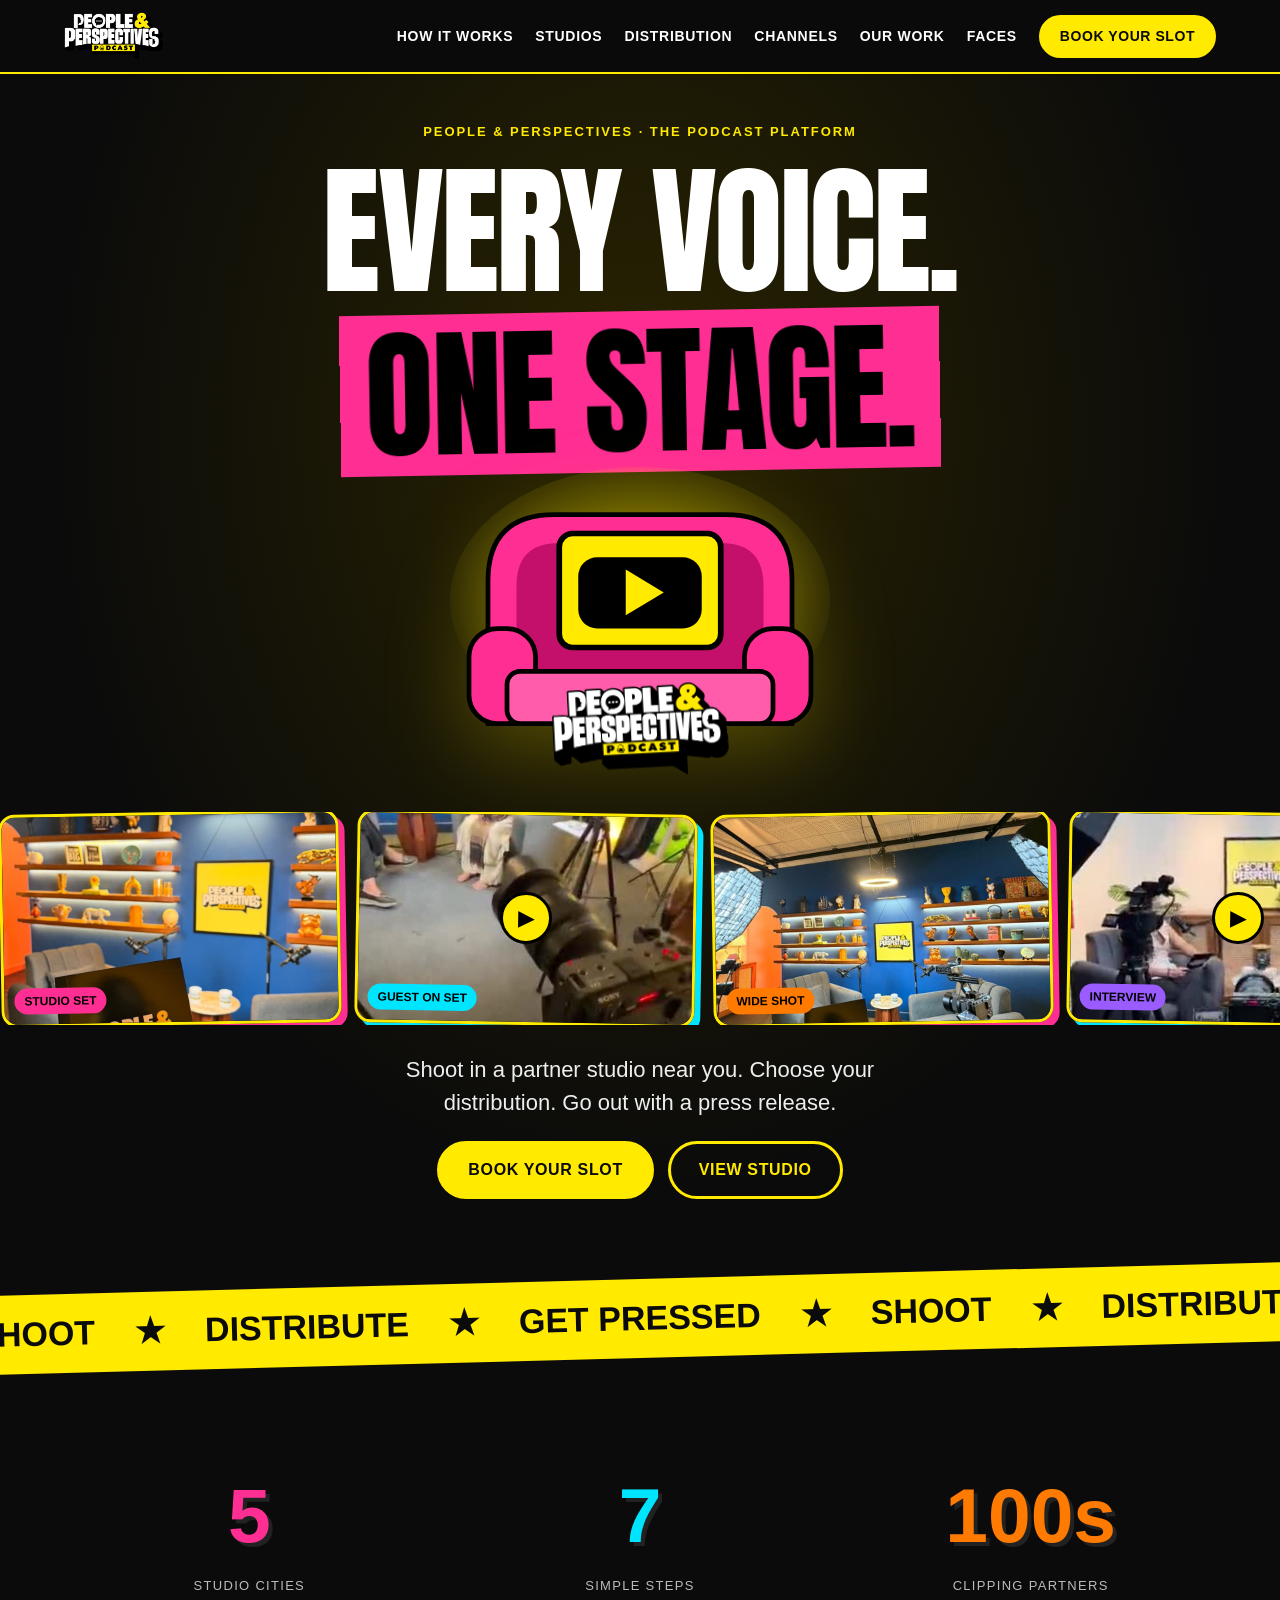
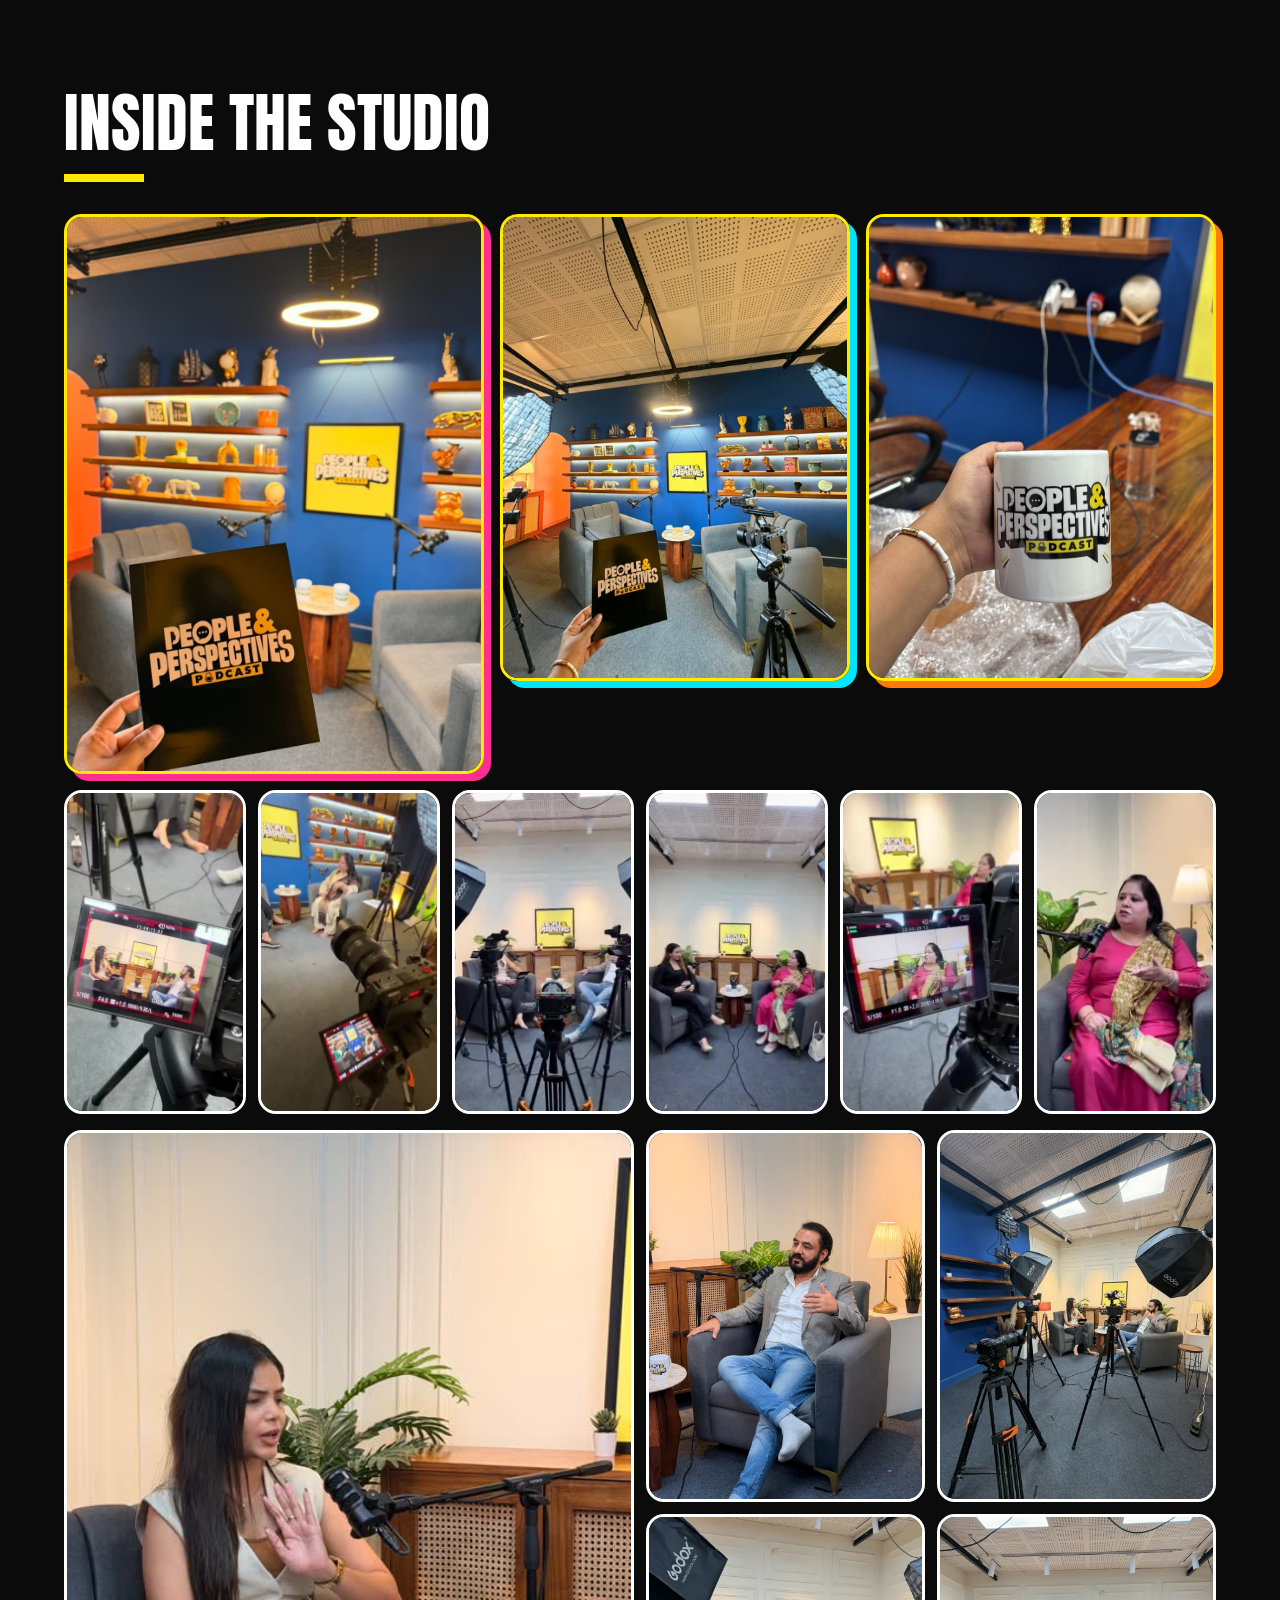
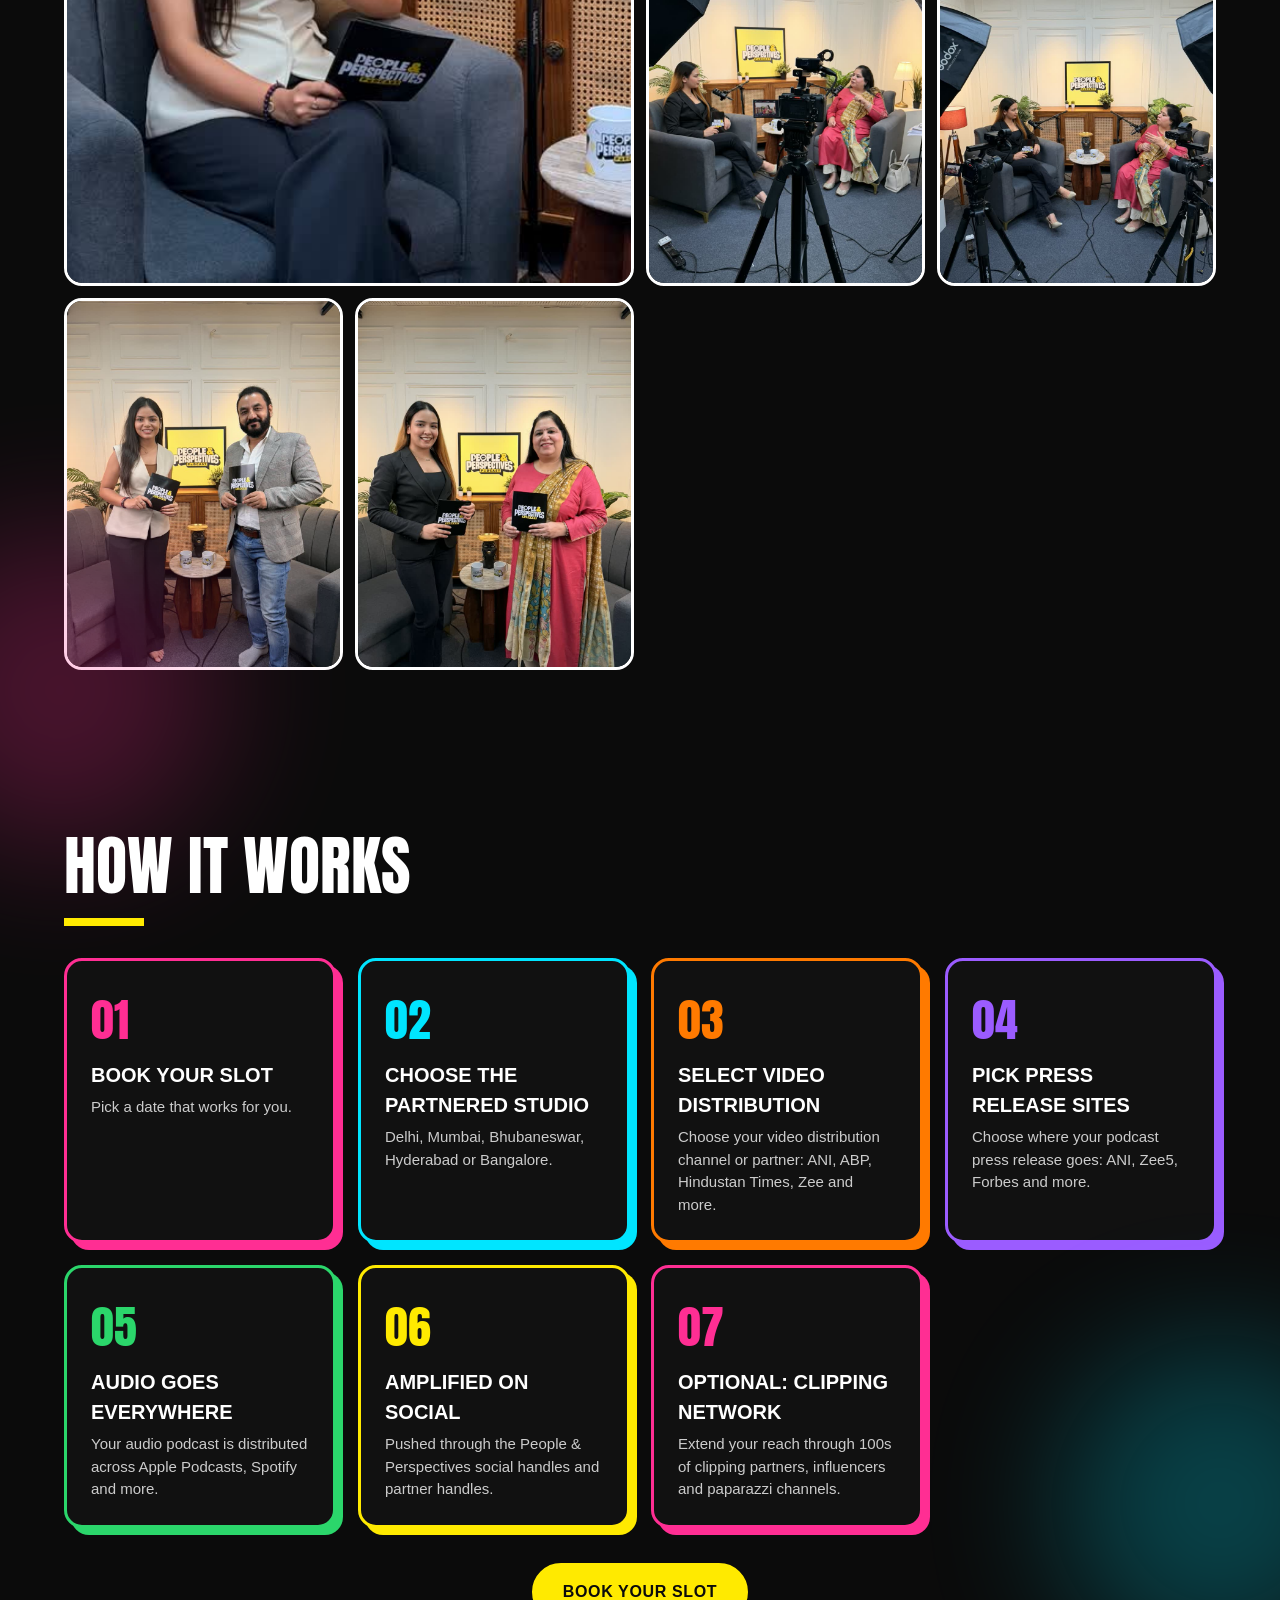
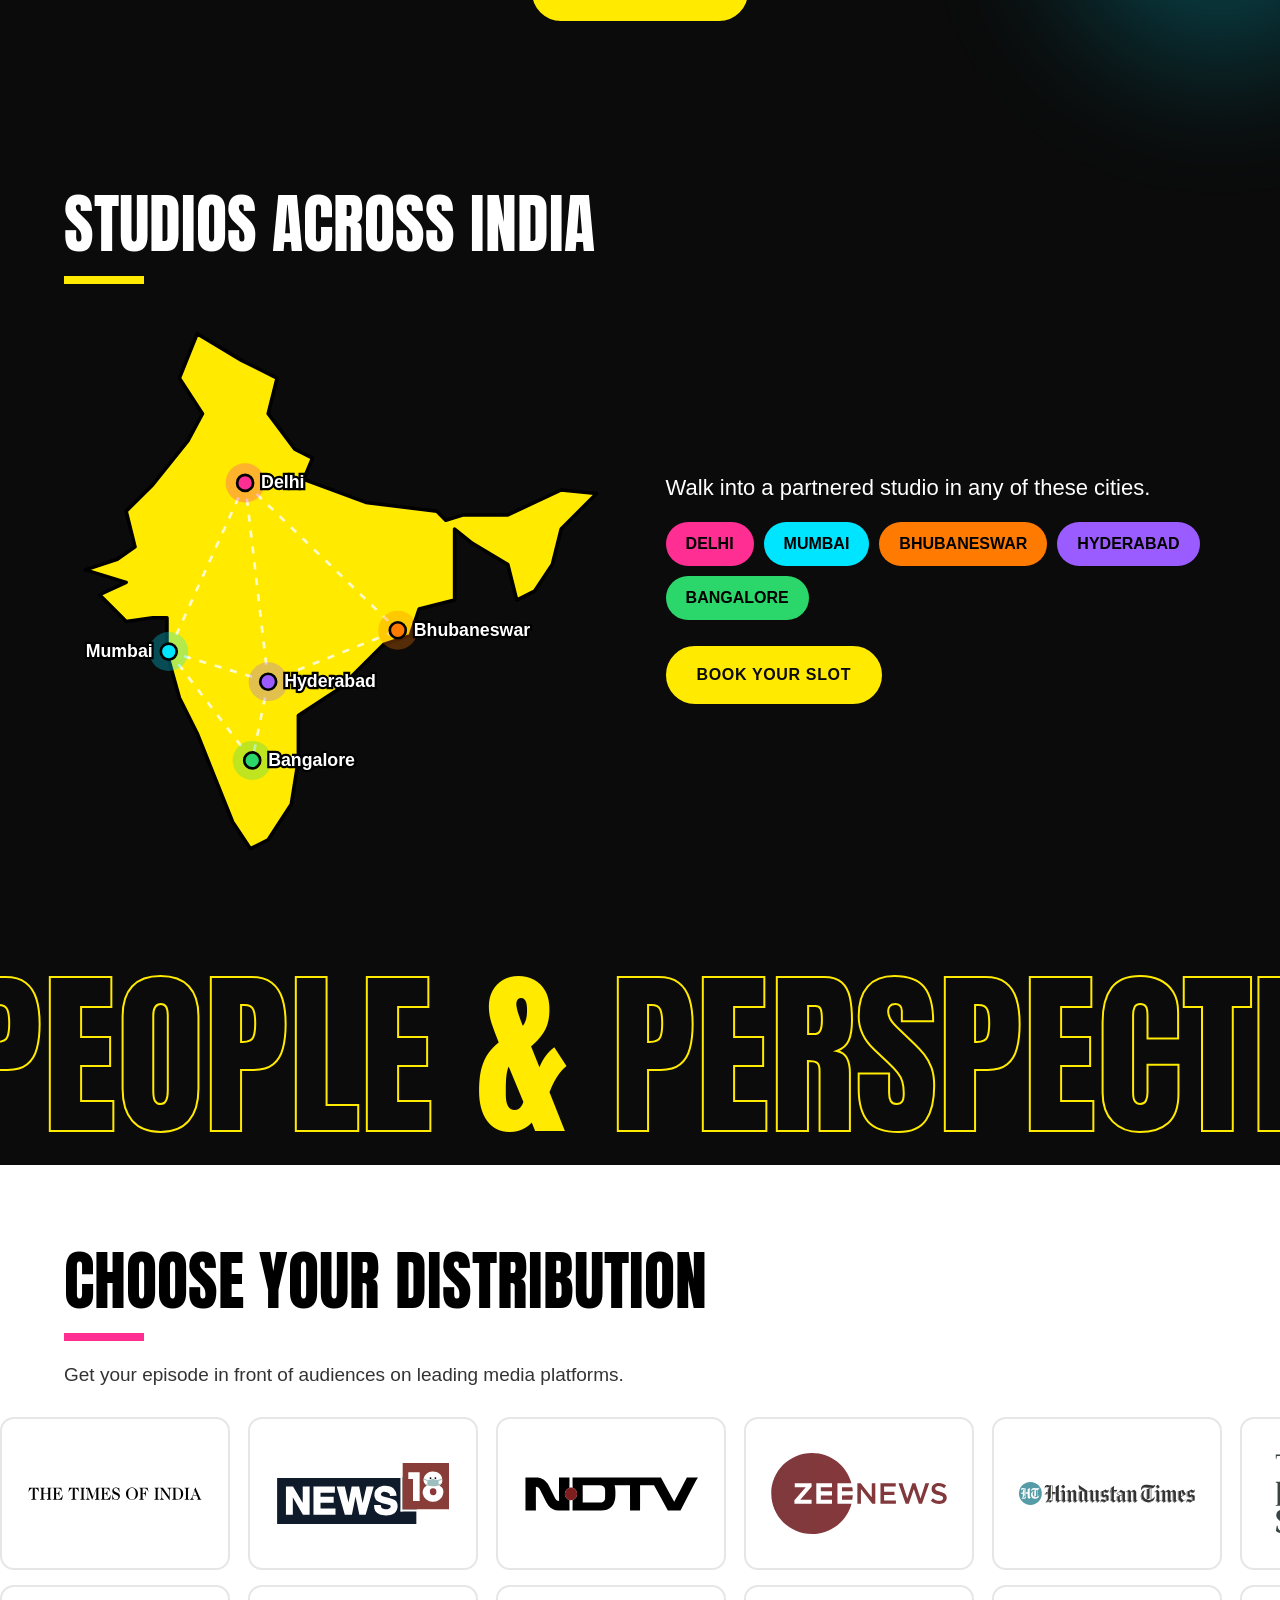
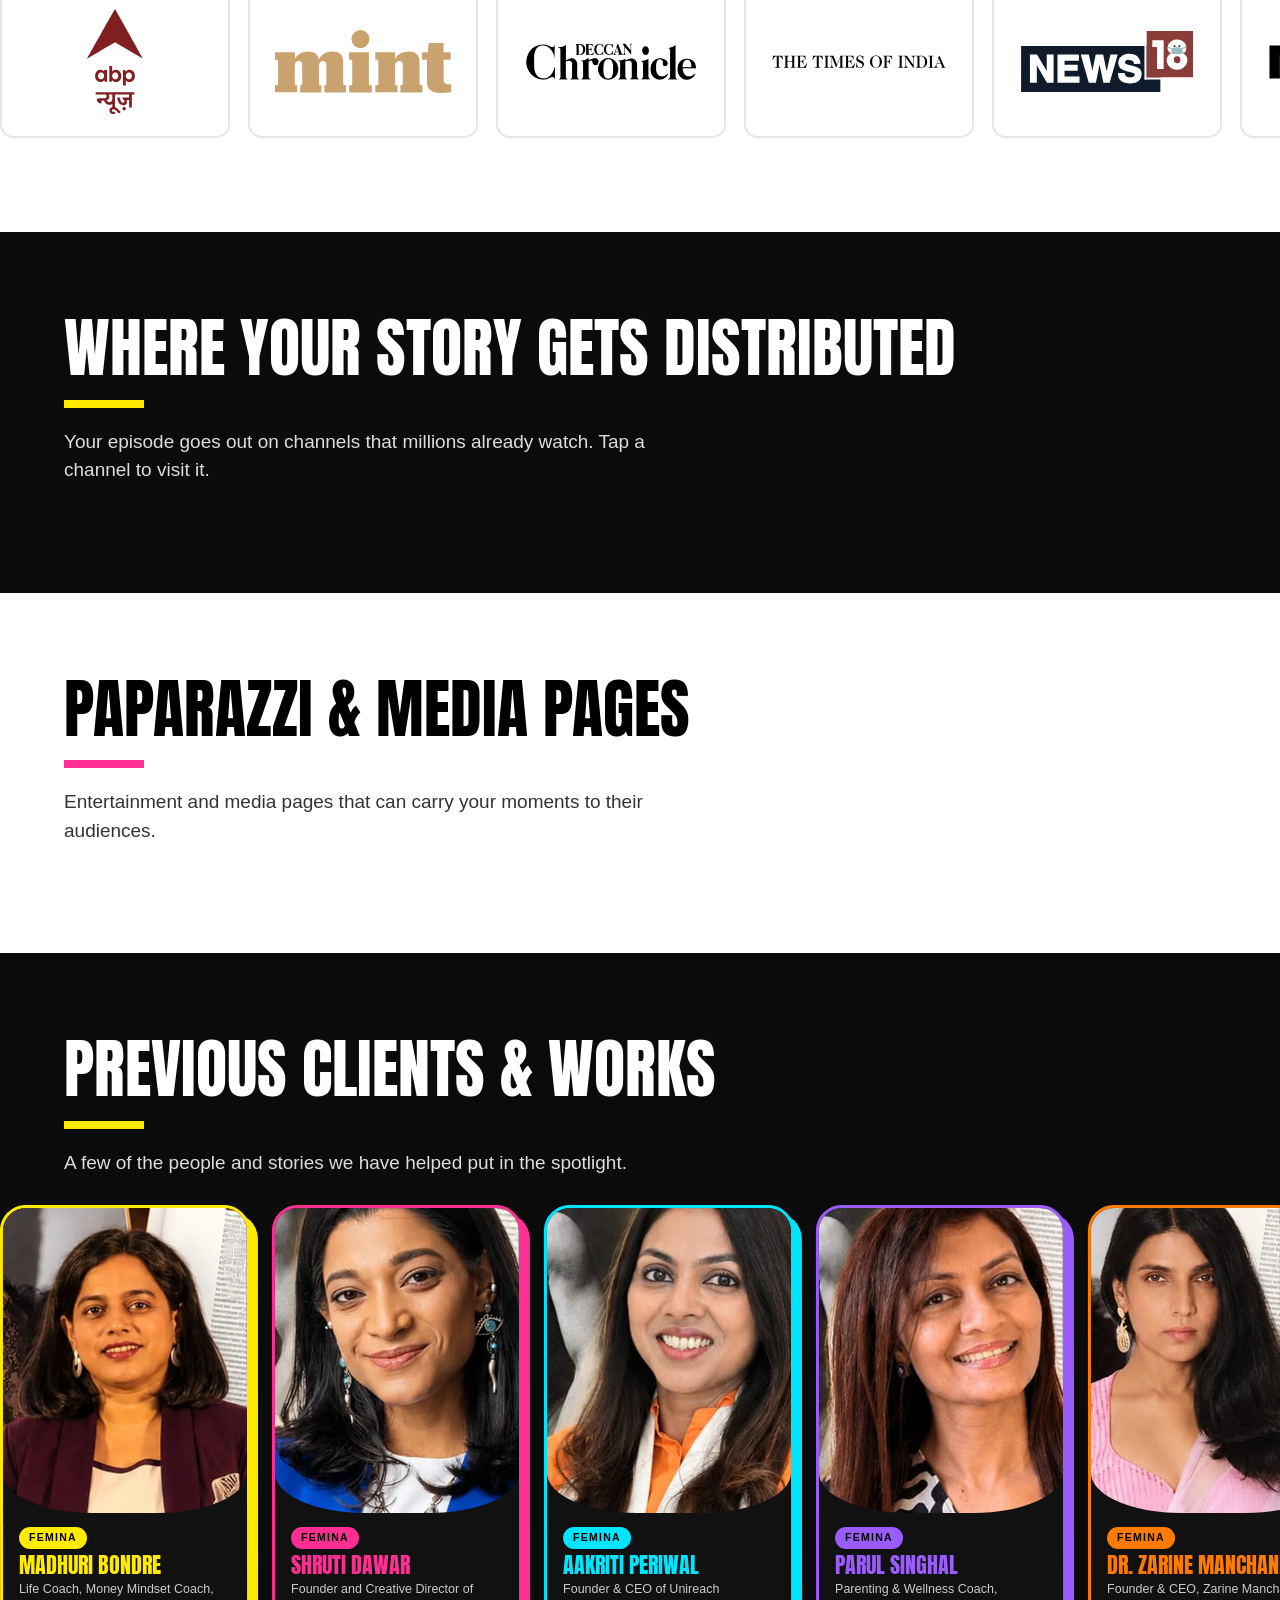
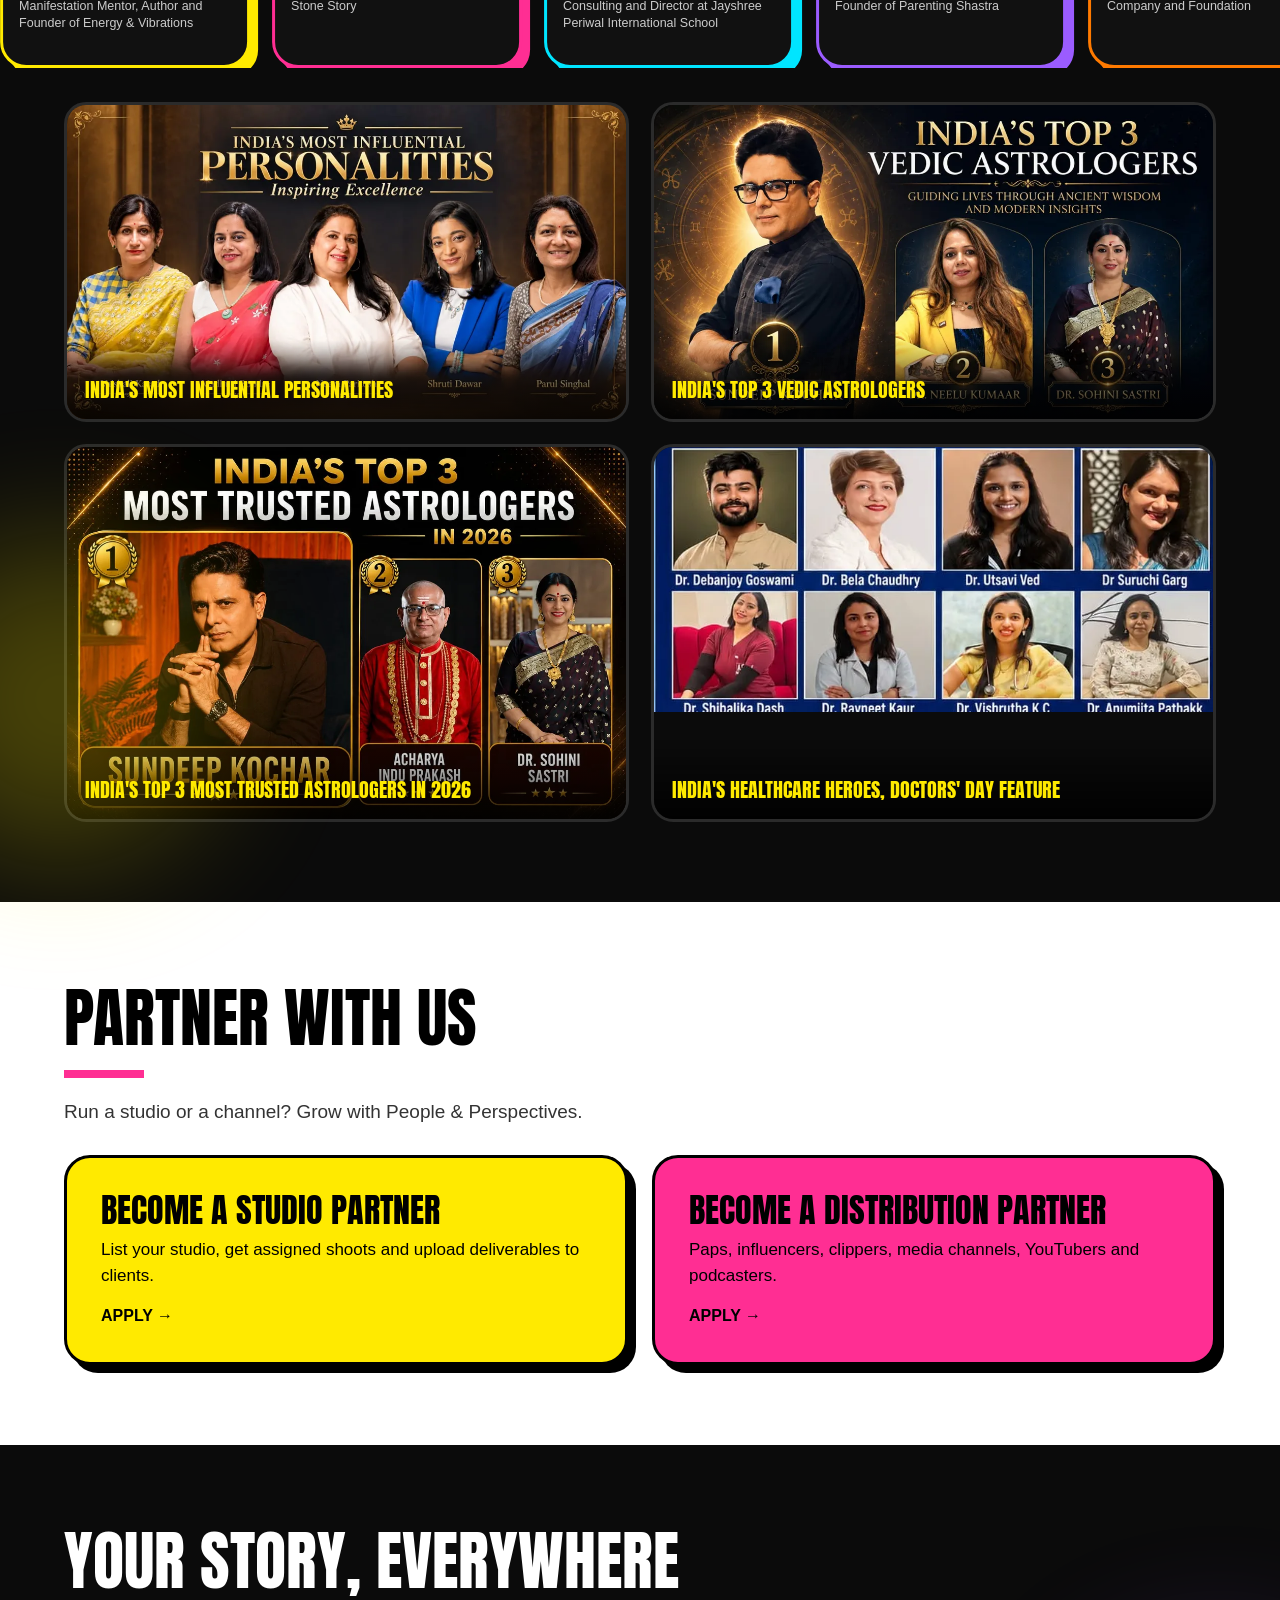
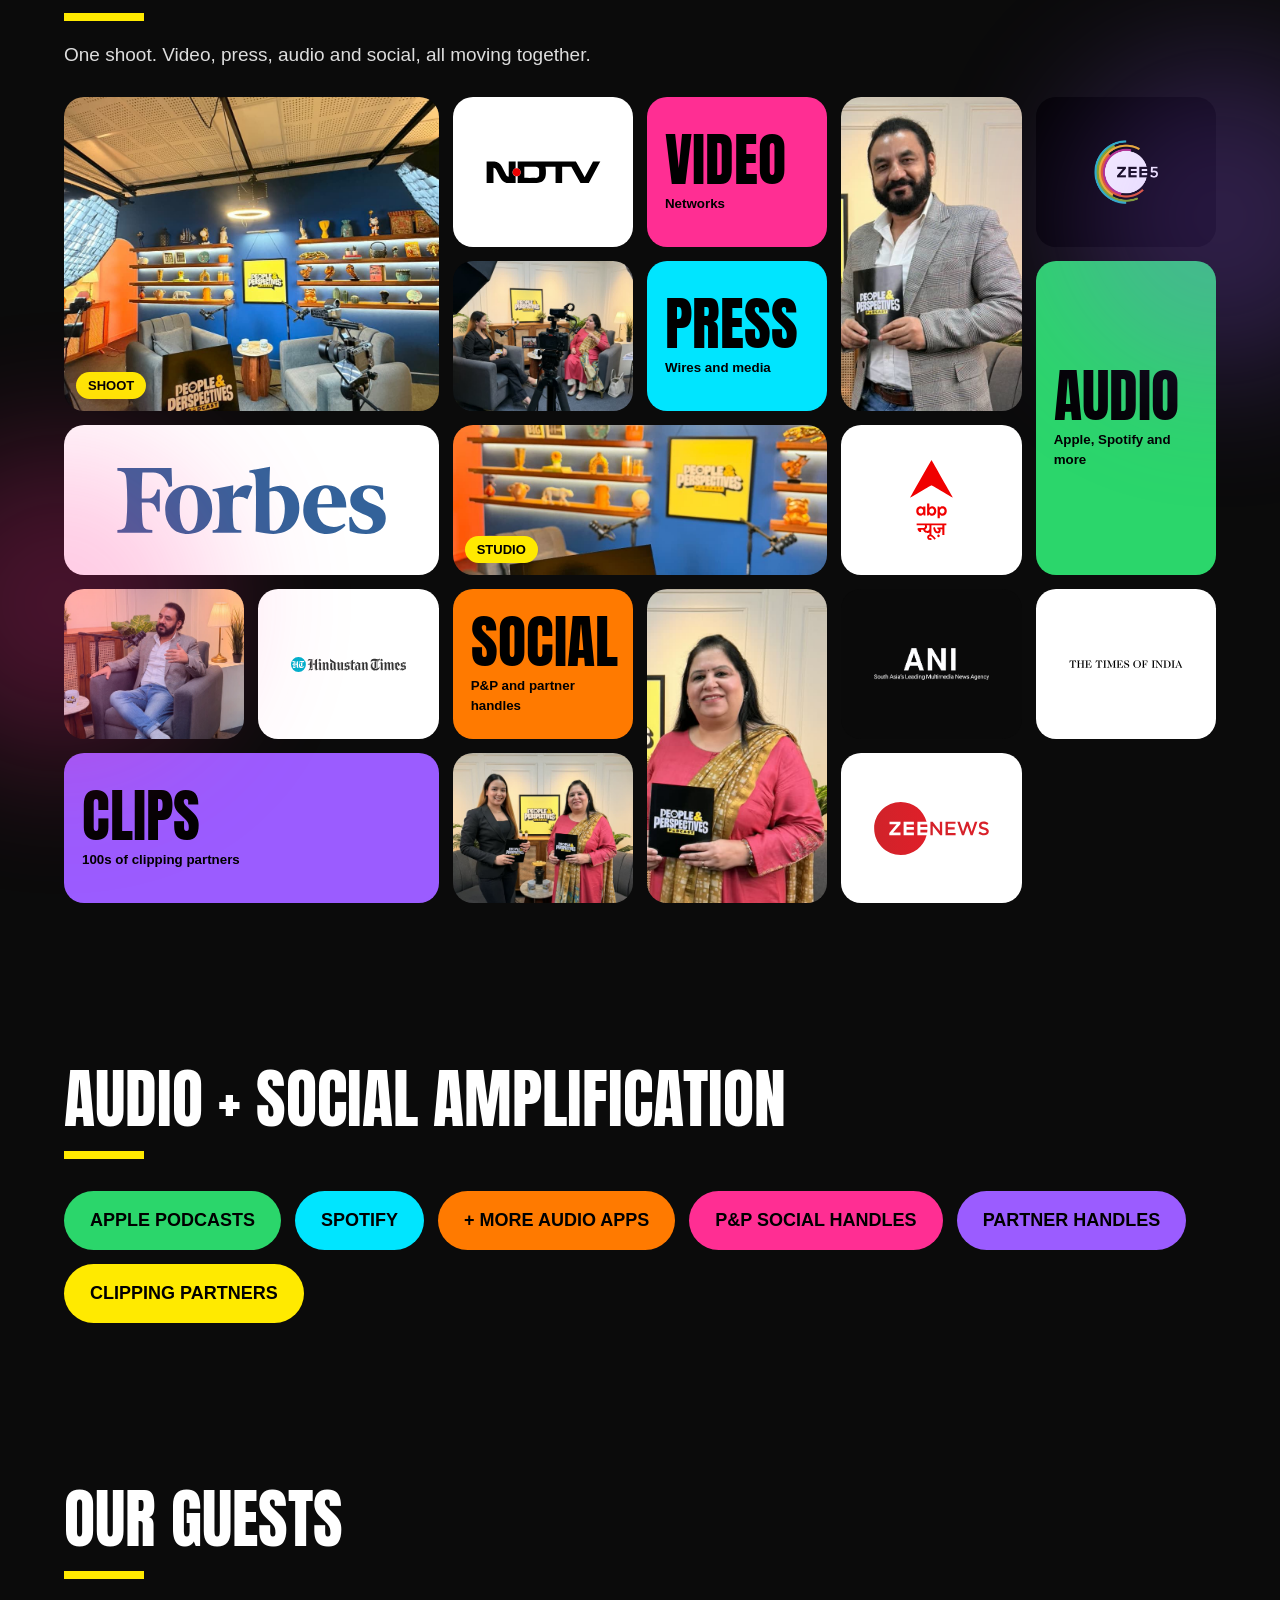
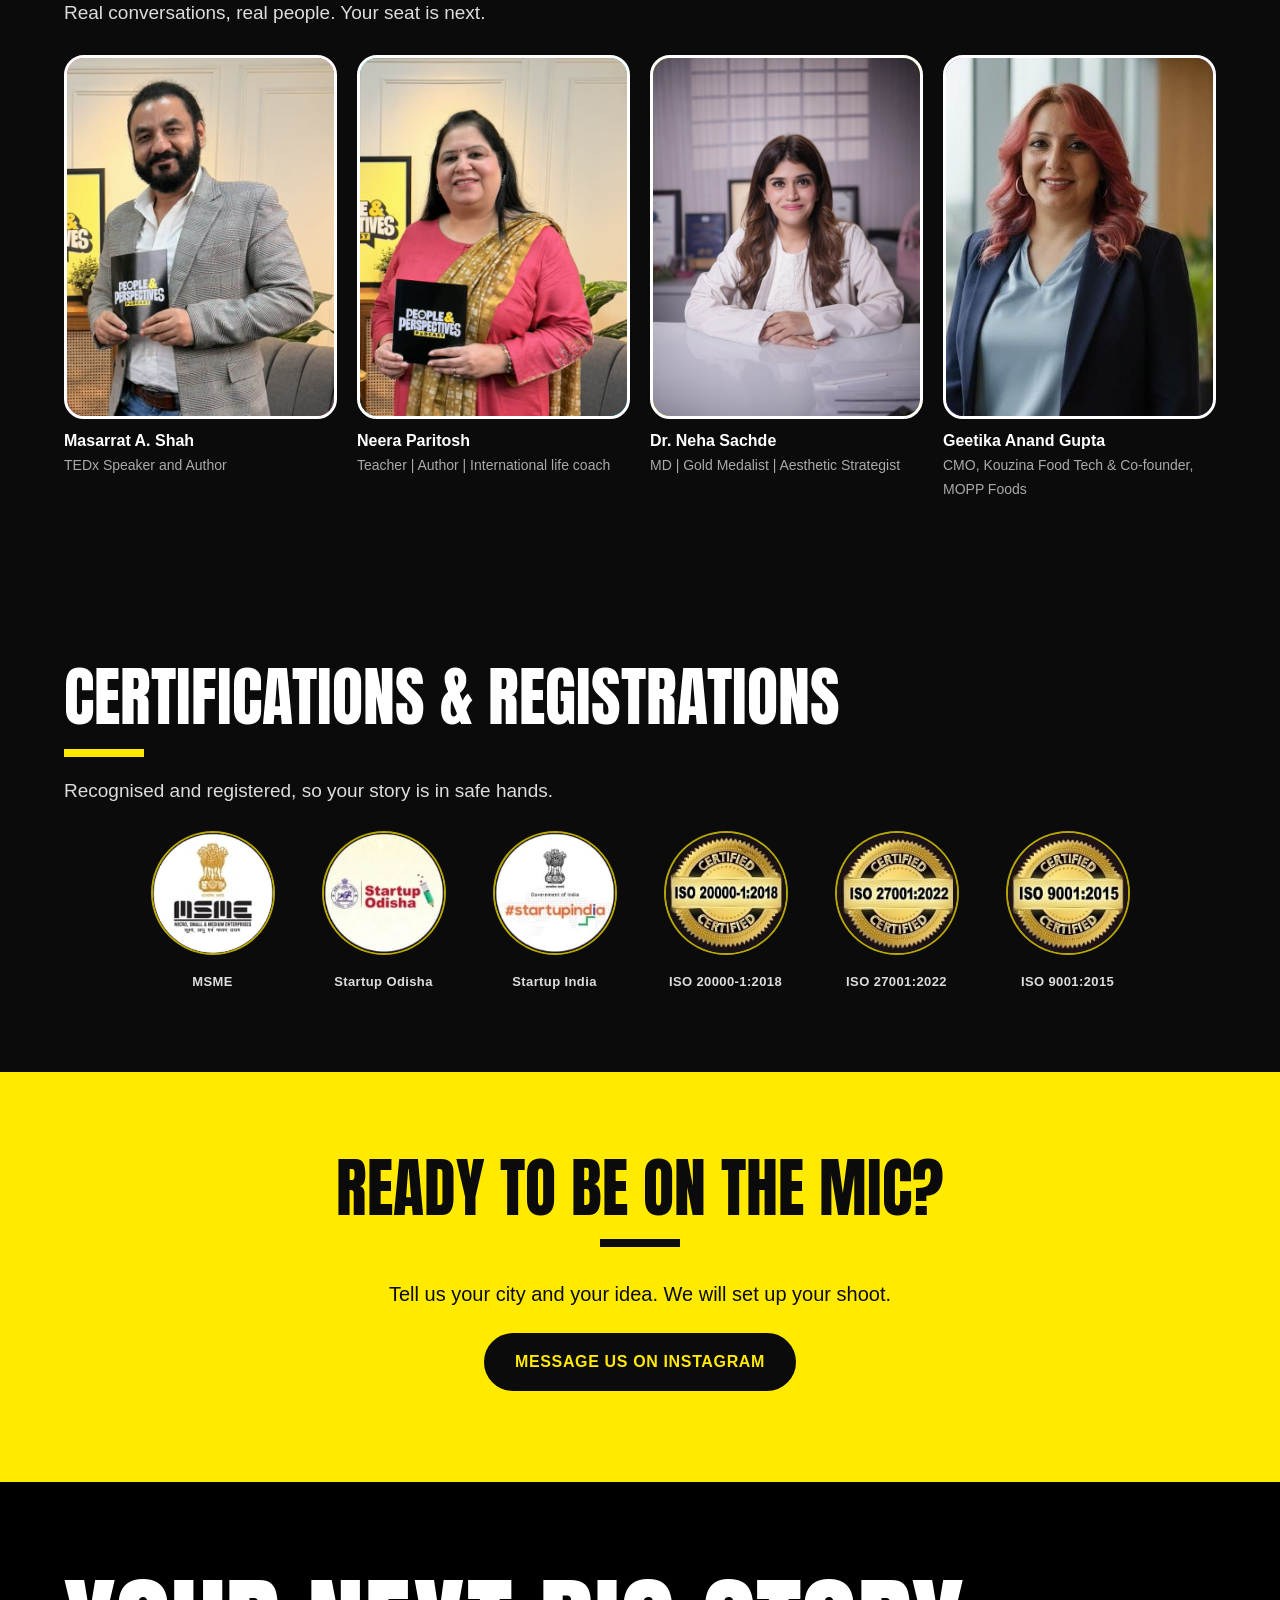
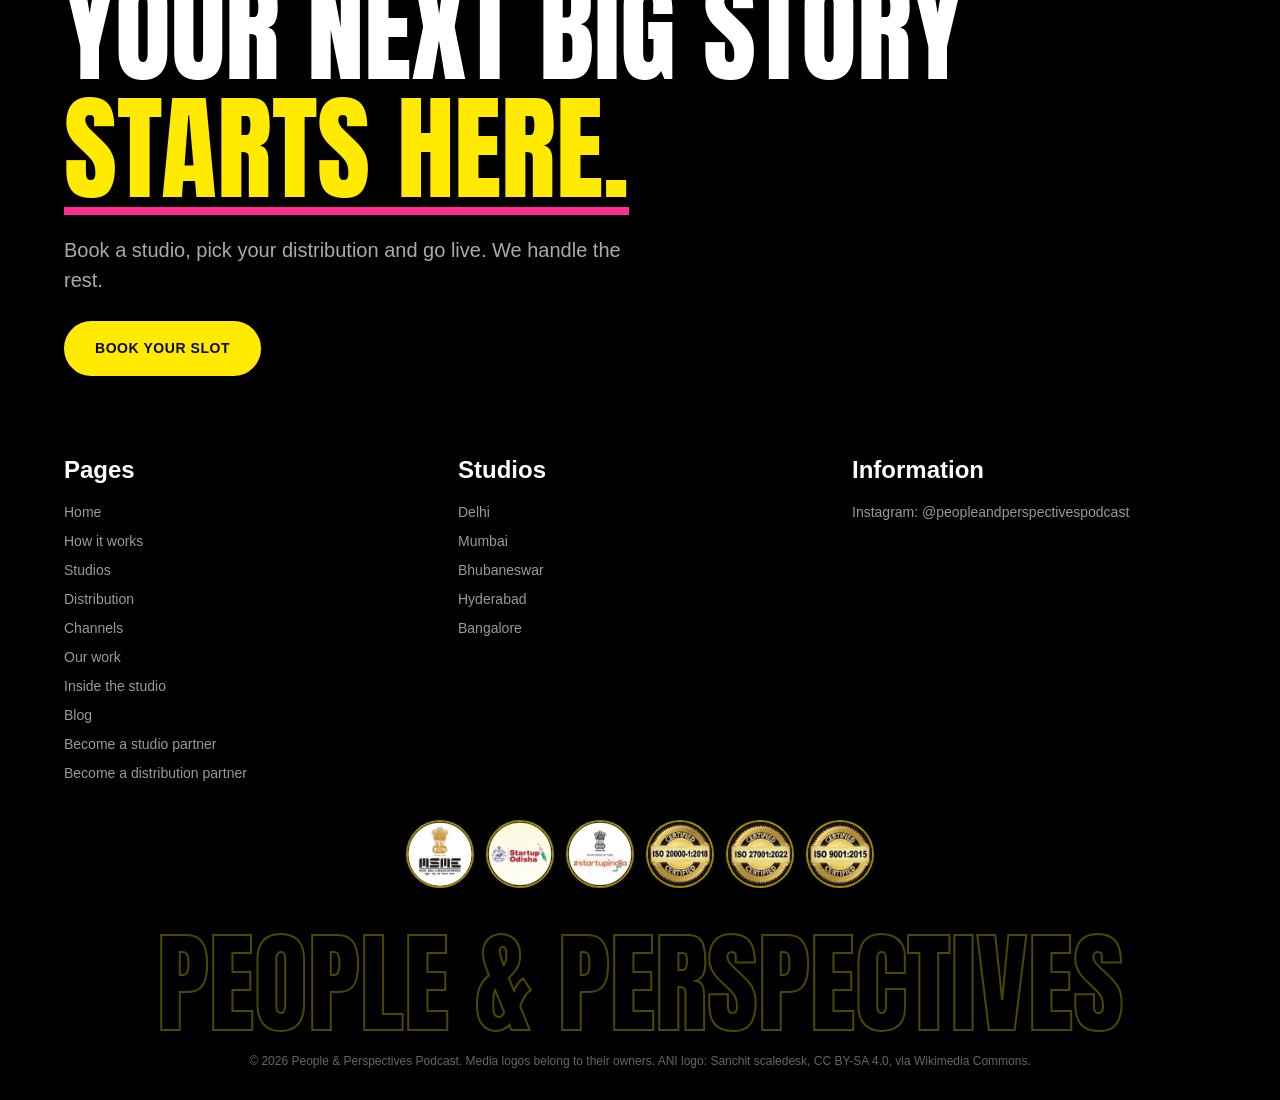
==== index.html @ 5731ce0e "Revert "Polish clients section" This reverts commit 0261953e7b0e4a971bb391ac34fd6989f07bffbe." ====
<!doctype html>
<html lang="en">
<head>
<meta charset="utf-8">
<meta name="viewport" content="width=device-width,initial-scale=1">
<title>People &amp; Perspectives Podcast</title>
<meta name="description" content="Real people. Real stories. Different perspectives. The People &amp; Perspectives Podcast.">
<link rel="icon" href="favicon.png">
<link rel="preconnect" href="https://fonts.googleapis.com"><link href="https://fonts.googleapis.com/css2?family=Anton&display=swap" rel="stylesheet"><link rel="stylesheet" href="style.css">
</head>
<body><div id="prog"></div><div id="glow"></div>
<header class="nav">
  <a href="#top" class="brand"><img src="logo.png" alt="People &amp; Perspectives Podcast"></a>
  <nav><a href="#how">How it works</a><a href="#studios">Studios</a><a href="#reach">Distribution</a><a href="#channels">Channels</a><a href="#clients">Our work</a><a href="#faces">Faces</a><a href="/book/" class="btn small">Book your slot</a></nav>
</header>
<section class="hero2" id="top">
  <p class="tag">PEOPLE &amp; PERSPECTIVES · THE PODCAST PLATFORM</p>
  <h1 class="kin big2">Every voice.<br><span class="hl pink">One stage.</span></h1>
  <div class="stage"><svg viewBox="0 0 400 300" class="chair" aria-hidden="true">
<defs><radialGradient id="gl" cx="50%" cy="45%" r="55%"><stop offset="0" stop-color="#FFEA00" stop-opacity=".55"/><stop offset="1" stop-color="#FFEA00" stop-opacity="0"/></radialGradient></defs>
<ellipse cx="200" cy="140" rx="200" ry="140" fill="url(#gl)" class="aura"/>
<path d="M40 270 V120 Q40 50 110 50 H290 Q360 50 360 120 V270 Z" fill="#FF2E93" stroke="#000" stroke-width="5"/>
<path d="M70 270 V125 Q70 80 115 80 H285 Q330 80 330 125 V270 Z" fill="#c4106a"/>
<rect x="20" y="170" width="70" height="100" rx="30" fill="#FF2E93" stroke="#000" stroke-width="5"/>
<rect x="310" y="170" width="70" height="100" rx="30" fill="#FF2E93" stroke="#000" stroke-width="5"/>
<rect x="60" y="215" width="280" height="55" rx="14" fill="#FF5CAB" stroke="#000" stroke-width="5"/>
<g class="plaque"><rect x="115" y="70" width="170" height="120" rx="14" fill="#FFEA00" stroke="#000" stroke-width="6"/>
<rect x="135" y="95" width="130" height="75" rx="20" fill="#000"/><path d="M185 108 L225 132 L185 156 Z" fill="#FFEA00"/></g>
</svg><img class="stagelogo" src="logo.png" alt="People &amp; Perspectives Podcast"></div>
  <div class="tstrip"><div class="ttrack"><div class="tc"><img src="media_set.jpg" alt="Studio set"><span class="chip" style="--c:#FF2E93">Studio set</span></div><div class="tc"><img src="bts2.jpg" alt="Guest on set"><i class=pl>▶</i><span class="chip" style="--c:#00E5FF">Guest on set</span></div><div class="tc"><img src="media_wide.jpg" alt="Wide shot"><span class="chip" style="--c:#FF7A00">Wide shot</span></div><div class="tc"><img src="bts3.jpg" alt="Interview"><i class=pl>▶</i><span class="chip" style="--c:#9B5CFF">Interview</span></div><div class="tc"><img src="media_mug.jpg" alt="Merch"><span class="chip" style="--c:#2BD66B">Merch</span></div><div class="tc"><img src="bts4.jpg" alt="On camera"><i class=pl>▶</i><span class="chip" style="--c:#FFEA00">On camera</span></div><div class="tc"><img src="bts1.jpg" alt="Monitor view"><i class=pl>▶</i><span class="chip" style="--c:#FF2E93">Monitor view</span></div><div class="tc"><img src="media_set.jpg" alt="Studio set"><span class="chip" style="--c:#FF2E93">Studio set</span></div><div class="tc"><img src="bts2.jpg" alt="Guest on set"><i class=pl>▶</i><span class="chip" style="--c:#00E5FF">Guest on set</span></div><div class="tc"><img src="media_wide.jpg" alt="Wide shot"><span class="chip" style="--c:#FF7A00">Wide shot</span></div><div class="tc"><img src="bts3.jpg" alt="Interview"><i class=pl>▶</i><span class="chip" style="--c:#9B5CFF">Interview</span></div><div class="tc"><img src="media_mug.jpg" alt="Merch"><span class="chip" style="--c:#2BD66B">Merch</span></div><div class="tc"><img src="bts4.jpg" alt="On camera"><i class=pl>▶</i><span class="chip" style="--c:#FFEA00">On camera</span></div><div class="tc"><img src="bts1.jpg" alt="Monitor view"><i class=pl>▶</i><span class="chip" style="--c:#FF2E93">Monitor view</span></div></div></div>
  <p class="tagline">Shoot in a partner studio near you. Choose your distribution. Go out with a press release.</p>
  <div class="cta c2"><a href="/book/" class="btn">Book your slot</a><a href="#inside" class="btn ghost">View studio</a></div>
</section>
<div class="marquee"><div class="track"><span>SHOOT</span><span>★</span><span>DISTRIBUTE</span><span>★</span><span>GET PRESSED</span><span>★</span><span>SHOOT</span><span>★</span><span>DISTRIBUTE</span><span>★</span><span>GET PRESSED</span><span>★</span><span>SHOOT</span><span>★</span><span>DISTRIBUTE</span><span>★</span><span>GET PRESSED</span><span>★</span><span>SHOOT</span><span>★</span><span>DISTRIBUTE</span><span>★</span><span>GET PRESSED</span><span>★</span></div></div>
<section class="stats s3">
  <div><b data-count="5" data-suffix="" style="color:#FF2E93">0</b><span>Studio cities</span></div>
  <div><b data-count="7" data-suffix="" style="color:#00E5FF">0</b><span>Simple steps</span></div>
  <div><b style="color:#FF7A00">100s</b><span>Clipping partners</span></div>
</section>

<section id="inside" class="reveal"><h2>Inside the studio</h2>
<div class="gal"><figure class="g1"><img loading="lazy" src="media_set.jpg" alt="Studio set with the People &amp; Perspectives yellow logo frame"></figure><figure class="g2"><img loading="lazy" src="media_wide.jpg" alt="Wide shot of the studio with cameras and lights"></figure><figure class="g3"><img loading="lazy" src="media_mug.jpg" alt="People &amp; Perspectives podcast mug"></figure></div>
<div class="vids"><div class="vid"><video muted loop playsinline preload="none" poster="bts1.jpg" data-src="bts1.mp4"></video></div><div class="vid"><video muted loop playsinline preload="none" poster="bts2.jpg" data-src="bts2.mp4"></video></div><div class="vid"><video muted loop playsinline preload="none" poster="bts3.jpg" data-src="bts3.mp4"></video></div><div class="vid"><video muted loop playsinline preload="none" poster="bts4.jpg" data-src="bts4.mp4"></video></div><div class="vid"><video muted loop playsinline preload="none" poster="bts5.jpg" data-src="bts5.mp4"></video></div><div class="vid"><video muted loop playsinline preload="none" poster="bts6.jpg" data-src="bts6.mp4"></video></div></div><div class="shots"><figure><img loading="lazy" src="shot1.jpg" alt="On set at a People &amp; Perspectives shoot"></figure><figure><img loading="lazy" src="shot2.jpg" alt="On set at a People &amp; Perspectives shoot"></figure><figure><img loading="lazy" src="shot3.jpg" alt="On set at a People &amp; Perspectives shoot"></figure><figure><img loading="lazy" src="shot4.jpg" alt="On set at a People &amp; Perspectives shoot"></figure><figure><img loading="lazy" src="shot5.jpg" alt="On set at a People &amp; Perspectives shoot"></figure><figure><img loading="lazy" src="shot6.jpg" alt="On set at a People &amp; Perspectives shoot"></figure><figure><img loading="lazy" src="shot7.jpg" alt="On set at a People &amp; Perspectives shoot"></figure></div></section><section id="how" class="reveal"><h2>How it works</h2><div class="flow"><article class="step tilt" style="--c:#FF2E93;--d:0.0s"><span class="num">01</span><h3>Book your slot</h3><p>Pick a date that works for you.</p></article><article class="step tilt" style="--c:#00E5FF;--d:0.12s"><span class="num">02</span><h3>Choose the partnered studio</h3><p>Delhi, Mumbai, Bhubaneswar, Hyderabad or Bangalore.</p></article><article class="step tilt" style="--c:#FF7A00;--d:0.24s"><span class="num">03</span><h3>Select video distribution</h3><p>Choose your video distribution channel or partner: ANI, ABP, Hindustan Times, Zee and more.</p></article><article class="step tilt" style="--c:#9B5CFF;--d:0.36s"><span class="num">04</span><h3>Pick press release sites</h3><p>Choose where your podcast press release goes: ANI, Zee5, Forbes and more.</p></article><article class="step tilt" style="--c:#2BD66B;--d:0.48s"><span class="num">05</span><h3>Audio goes everywhere</h3><p>Your audio podcast is distributed across Apple Podcasts, Spotify and more.</p></article><article class="step tilt" style="--c:#FFEA00;--d:0.6s"><span class="num">06</span><h3>Amplified on social</h3><p>Pushed through the People &amp; Perspectives social handles and partner handles.</p></article><article class="step tilt" style="--c:#FF2E93;--d:0.72s"><span class="num">07</span><h3>Optional: clipping network</h3><p>Extend your reach through 100s of clipping partners, influencers and paparazzi channels.</p></article></div><div class="center"><a href="/book/" class="btn">Book your slot</a></div></section>
<section id="studios" class="reveal"><h2>Studios across India</h2>
  <div class="mapwrap"><svg viewBox="0 0 620 620" class="map" role="img" aria-label="Map of India with studio cities"><polygon points="150.0,20 200,50.0 240,70.0 230.0,110.0 260,150.0 280,160 270.0,184.0 340,210.0 420,220 430.0,230.0 450.0,224.0 500,224.0 560,196.0 600,200 580,220 560,240 550.0,280 530.0,310.0 510.0,320 500,280 460,256.0 440,240 440,320 400,330.0 390.0,360 360,370.0 310.0,420 264.0,450.0 264.0,500 256.0,550.0 230.0,590.0 210.0,600 190.0,570.0 170.0,520 150.0,470.0 130.0,430.0 116.0,380 116.0,340 100,340 70.0,344.0 40,314.0 70.0,300 24.0,286.0 60,274.0 80,260 70.0,220 100,190.0 140,140 156.0,110.0 130.0,70.0" fill="#FFEA00" stroke="#000" stroke-width="4" stroke-linejoin="round"/><path class="route" d="M204.0,188.0 L118.0,378.0"/><path class="route" d="M204.0,188.0 L230.0,412.0"/><path class="route" d="M204.0,188.0 L376.0,354.0"/><path class="route" d="M118.0,378.0 L230.0,412.0"/><path class="route" d="M230.0,412.0 L212.0,500.6"/><path class="route" d="M230.0,412.0 L376.0,354.0"/><path class="route" d="M118.0,378.0 L212.0,500.6"/><g class="pin"><circle cx="204.0" cy="188.0" r="22" fill="#FF2E93" opacity=".3" class="pulse"/><circle cx="204.0" cy="188.0" r="9" fill="#FF2E93" stroke="#000" stroke-width="3"/><text x="222.0" y="194.0" text-anchor="start" class="pl">Delhi</text></g><g class="pin"><circle cx="118.0" cy="378.0" r="22" fill="#00E5FF" opacity=".3" class="pulse"/><circle cx="118.0" cy="378.0" r="9" fill="#00E5FF" stroke="#000" stroke-width="3"/><text x="100.0" y="384.0" text-anchor="end" class="pl">Mumbai</text></g><g class="pin"><circle cx="376.0" cy="354.0" r="22" fill="#FF7A00" opacity=".3" class="pulse"/><circle cx="376.0" cy="354.0" r="9" fill="#FF7A00" stroke="#000" stroke-width="3"/><text x="394.0" y="360.0" text-anchor="start" class="pl">Bhubaneswar</text></g><g class="pin"><circle cx="230.0" cy="412.0" r="22" fill="#9B5CFF" opacity=".3" class="pulse"/><circle cx="230.0" cy="412.0" r="9" fill="#9B5CFF" stroke="#000" stroke-width="3"/><text x="248.0" y="418.0" text-anchor="start" class="pl">Hyderabad</text></g><g class="pin"><circle cx="212.0" cy="500.6" r="22" fill="#2BD66B" opacity=".3" class="pulse"/><circle cx="212.0" cy="500.6" r="9" fill="#2BD66B" stroke="#000" stroke-width="3"/><text x="230.0" y="506.6" text-anchor="start" class="pl">Bangalore</text></g></svg><div class="cities">
   <p>Walk into a partnered studio in any of these cities.</p>
   <ul><li style="--c:#FF2E93">Delhi</li><li style="--c:#00E5FF">Mumbai</li><li style="--c:#FF7A00">Bhubaneswar</li><li style="--c:#9B5CFF">Hyderabad</li><li style="--c:#2BD66B">Bangalore</li></ul>
   <a href="/book/" class="btn">Book your slot</a></div></div></section>
<div class="big" aria-hidden="true"><div class="bt">PEOPLE <b>&amp;</b> PERSPECTIVES · PEOPLE <b>&amp;</b> PERSPECTIVES · PEOPLE <b>&amp;</b> PERSPECTIVES</div></div><section id="reach" class="reveal paper"><h2>Choose your distribution</h2><p class="sub">Get your episode in front of audiences on leading media platforms.</p><div class="lrow"><div class="ltrack"><div class="lcard"><img src="logos/n_toi.svg" alt="The Times of India"></div><div class="lcard"><img src="logos/n_news18.svg" alt="News18"></div><div class="lcard"><img src="logos/n_ndtv.svg" alt="NDTV"></div><div class="lcard"><img src="logos/n_zeenews.svg" alt="Zee News"></div><div class="lcard"><img src="logos/n_ht.svg" alt="Hindustan Times"></div><div class="lcard"><img src="logos/n_bs.svg" alt="Business Standard"></div><div class="lcard"><img src="logos/n_et.svg" alt="Economic Times"></div><div class="lcard"><img src="logos/midday.png" alt="Mid-day"></div><div class="lcard"><img src="logos/new_abp_news_logo.svg" alt="ABP News"></div><div class="lcard"><img src="logos/new_mint_newspaper_logo.svg" alt="Mint"></div><div class="lcard"><img src="logos/new_deccan_chronicle_logo.png" alt="Deccan Chronicle"></div><div class="lcard"><img src="logos/n_toi.svg" alt="The Times of India"></div><div class="lcard"><img src="logos/n_news18.svg" alt="News18"></div><div class="lcard"><img src="logos/n_ndtv.svg" alt="NDTV"></div><div class="lcard"><img src="logos/n_zeenews.svg" alt="Zee News"></div><div class="lcard"><img src="logos/n_ht.svg" alt="Hindustan Times"></div><div class="lcard"><img src="logos/n_bs.svg" alt="Business Standard"></div><div class="lcard"><img src="logos/n_et.svg" alt="Economic Times"></div><div class="lcard"><img src="logos/midday.png" alt="Mid-day"></div><div class="lcard"><img src="logos/new_abp_news_logo.svg" alt="ABP News"></div><div class="lcard"><img src="logos/new_mint_newspaper_logo.svg" alt="Mint"></div><div class="lcard"><img src="logos/new_deccan_chronicle_logo.png" alt="Deccan Chronicle"></div></div></div><div class="lrow rev"><div class="ltrack"><div class="lcard"><img src="logos/new_abp_news_logo.svg" alt="ABP News"></div><div class="lcard"><img src="logos/new_mint_newspaper_logo.svg" alt="Mint"></div><div class="lcard"><img src="logos/new_deccan_chronicle_logo.png" alt="Deccan Chronicle"></div><div class="lcard"><img src="logos/n_toi.svg" alt="The Times of India"></div><div class="lcard"><img src="logos/n_news18.svg" alt="News18"></div><div class="lcard"><img src="logos/n_ndtv.svg" alt="NDTV"></div><div class="lcard"><img src="logos/n_zeenews.svg" alt="Zee News"></div><div class="lcard"><img src="logos/n_ht.svg" alt="Hindustan Times"></div><div class="lcard"><img src="logos/n_bs.svg" alt="Business Standard"></div><div class="lcard"><img src="logos/n_et.svg" alt="Economic Times"></div><div class="lcard"><img src="logos/midday.png" alt="Mid-day"></div><div class="lcard"><img src="logos/new_abp_news_logo.svg" alt="ABP News"></div><div class="lcard"><img src="logos/new_mint_newspaper_logo.svg" alt="Mint"></div><div class="lcard"><img src="logos/new_deccan_chronicle_logo.png" alt="Deccan Chronicle"></div><div class="lcard"><img src="logos/n_toi.svg" alt="The Times of India"></div><div class="lcard"><img src="logos/n_news18.svg" alt="News18"></div><div class="lcard"><img src="logos/n_ndtv.svg" alt="NDTV"></div><div class="lcard"><img src="logos/n_zeenews.svg" alt="Zee News"></div><div class="lcard"><img src="logos/n_ht.svg" alt="Hindustan Times"></div><div class="lcard"><img src="logos/n_bs.svg" alt="Business Standard"></div><div class="lcard"><img src="logos/n_et.svg" alt="Economic Times"></div><div class="lcard"><img src="logos/midday.png" alt="Mid-day"></div></div></div></section>
<section id="channels" class="reveal chs"><h2>Where your story gets distributed</h2><p class="sub">Your episode goes out on channels that millions already watch. Tap a channel to visit it.</p><div class="chgrid" id="chgrid"></div></section>
<section id="paps" class="reveal paper chs"><h2>Paparazzi &amp; media pages</h2><p class="sub">Entertainment and media pages that can carry your moments to their audiences.</p><div class="chgrid light" id="papgrid"></div></section>
<section id="clients" class="reveal"><h2>Previous clients &amp; works</h2><p class="sub">A few of the people and stories we have helped put in the spotlight.</p>
<div class="lrow"><div class="ltrack ptrack"><div class="pc" style="--c:#FFEA00"><div class="pimg"><img loading="lazy" src="clients/madhuri.webp" alt="Madhuri Bondre"></div><div class="pin"><span class="ptag">Femina</span><b>Madhuri Bondre</b><small>Life Coach, Money Mindset Coach, Manifestation Mentor, Author and Founder of Energy &amp; Vibrations</small></div></div><div class="pc" style="--c:#FF2E93"><div class="pimg"><img loading="lazy" src="clients/shruti.webp" alt="Shruti Dawar"></div><div class="pin"><span class="ptag">Femina</span><b>Shruti Dawar</b><small>Founder and Creative Director of Stone Story</small></div></div><div class="pc" style="--c:#00E5FF"><div class="pimg"><img loading="lazy" src="clients/aakriti.webp" alt="Aakriti Periwal"></div><div class="pin"><span class="ptag">Femina</span><b>Aakriti Periwal</b><small>Founder &amp; CEO of Unireach Consulting and Director at Jayshree Periwal International School</small></div></div><div class="pc" style="--c:#9B5CFF"><div class="pimg"><img loading="lazy" src="clients/parul.webp" alt="Parul Singhal"></div><div class="pin"><span class="ptag">Femina</span><b>Parul Singhal</b><small>Parenting &amp; Wellness Coach, Founder of Parenting Shastra</small></div></div><div class="pc" style="--c:#FF7A00"><div class="pimg"><img loading="lazy" src="clients/zarine.webp" alt="Dr. Zarine Manchanda"></div><div class="pin"><span class="ptag">Femina</span><b>Dr. Zarine Manchanda</b><small>Founder &amp; CEO, Zarine Manchanda Company and Foundation</small></div></div><div class="pc" style="--c:#FFEA00"><div class="pimg"><img loading="lazy" src="clients/rima.webp" alt="Rima Bhandari"></div><div class="pin"><span class="ptag">Femina</span><b>Rima Bhandari</b><small>Energy Healer, Coach, Author &amp; TEDx Speaker</small></div></div><div class="pc" style="--c:#FF2E93"><div class="pimg"><img loading="lazy" src="clients/shalinee.webp" alt="Shalinee Fernandez"></div><div class="pin"><span class="ptag">Femina</span><b>Shalinee Fernandez</b><small>Vice-President General Counsel, YTY Group (Indorama Corporation)</small></div></div><div class="pc" style="--c:#00E5FF"><div class="pimg"><img loading="lazy" src="clients/neera.webp" alt="Neera Paritosh"></div><div class="pin"><span class="ptag">Femina</span><b>Neera Paritosh</b><small>Author, Life Coach, Speaker &amp; Digital Creator</small></div></div><div class="pc" style="--c:#9B5CFF"><div class="pimg"><img loading="lazy" src="clients/niraj.webp" alt="Dr. Niraj Srivastava"></div><div class="pin"><span class="ptag">Times of India, Allahabad Times</span><b>Dr. Niraj Srivastava</b><small>Author, Educator, Speaker &amp; Literary Leader</small></div></div><div class="pc" style="--c:#FF7A00"><div class="pimg"><img loading="lazy" src="clients/kavita.webp" alt="Kavita S"></div><div class="pin"><span class="ptag">Femina</span><b>Kavita S</b><small>Mrs. India 2025 Winner</small></div></div><div class="pc" style="--c:#FFEA00"><div class="pimg"><img loading="lazy" src="clients/madhuri.webp" alt="Madhuri Bondre"></div><div class="pin"><span class="ptag">Femina</span><b>Madhuri Bondre</b><small>Life Coach, Money Mindset Coach, Manifestation Mentor, Author and Founder of Energy &amp; Vibrations</small></div></div><div class="pc" style="--c:#FF2E93"><div class="pimg"><img loading="lazy" src="clients/shruti.webp" alt="Shruti Dawar"></div><div class="pin"><span class="ptag">Femina</span><b>Shruti Dawar</b><small>Founder and Creative Director of Stone Story</small></div></div><div class="pc" style="--c:#00E5FF"><div class="pimg"><img loading="lazy" src="clients/aakriti.webp" alt="Aakriti Periwal"></div><div class="pin"><span class="ptag">Femina</span><b>Aakriti Periwal</b><small>Founder &amp; CEO of Unireach Consulting and Director at Jayshree Periwal International School</small></div></div><div class="pc" style="--c:#9B5CFF"><div class="pimg"><img loading="lazy" src="clients/parul.webp" alt="Parul Singhal"></div><div class="pin"><span class="ptag">Femina</span><b>Parul Singhal</b><small>Parenting &amp; Wellness Coach, Founder of Parenting Shastra</small></div></div><div class="pc" style="--c:#FF7A00"><div class="pimg"><img loading="lazy" src="clients/zarine.webp" alt="Dr. Zarine Manchanda"></div><div class="pin"><span class="ptag">Femina</span><b>Dr. Zarine Manchanda</b><small>Founder &amp; CEO, Zarine Manchanda Company and Foundation</small></div></div><div class="pc" style="--c:#FFEA00"><div class="pimg"><img loading="lazy" src="clients/rima.webp" alt="Rima Bhandari"></div><div class="pin"><span class="ptag">Femina</span><b>Rima Bhandari</b><small>Energy Healer, Coach, Author &amp; TEDx Speaker</small></div></div><div class="pc" style="--c:#FF2E93"><div class="pimg"><img loading="lazy" src="clients/shalinee.webp" alt="Shalinee Fernandez"></div><div class="pin"><span class="ptag">Femina</span><b>Shalinee Fernandez</b><small>Vice-President General Counsel, YTY Group (Indorama Corporation)</small></div></div><div class="pc" style="--c:#00E5FF"><div class="pimg"><img loading="lazy" src="clients/neera.webp" alt="Neera Paritosh"></div><div class="pin"><span class="ptag">Femina</span><b>Neera Paritosh</b><small>Author, Life Coach, Speaker &amp; Digital Creator</small></div></div><div class="pc" style="--c:#9B5CFF"><div class="pimg"><img loading="lazy" src="clients/niraj.webp" alt="Dr. Niraj Srivastava"></div><div class="pin"><span class="ptag">Times of India, Allahabad Times</span><b>Dr. Niraj Srivastava</b><small>Author, Educator, Speaker &amp; Literary Leader</small></div></div><div class="pc" style="--c:#FF7A00"><div class="pimg"><img loading="lazy" src="clients/kavita.webp" alt="Kavita S"></div><div class="pin"><span class="ptag">Femina</span><b>Kavita S</b><small>Mrs. India 2025 Winner</small></div></div></div></div>
<div class="wide3"><figure class="wf"><img loading="lazy" src="clients/influential.webp" alt="India's Most Influential Personalities: Vaishali Karad, Madhuri Bondre, Neera Paritosh, Shruti Dawar, Parul Singhal"><figcaption>India's Most Influential Personalities</figcaption></figure><figure class="wf"><img loading="lazy" src="clients/astro1.webp" alt="India's Top 3 Vedic Astrologers: Sundeep Kochar, Dr. Neelu Kumaar, Dr. Sohini Sastri"><figcaption>India's Top 3 Vedic Astrologers</figcaption></figure><figure class="wf"><img loading="lazy" src="clients/astro2.webp" alt="India's Top 3 Most Trusted Astrologers in 2026: Sundeep Kochar, Acharya Indu Prakash, Dr. Sohini Sastri"><figcaption>India's Top 3 Most Trusted Astrologers in 2026</figcaption></figure><figure class="wf"><img loading="lazy" src="clients/doctors.webp" alt="India's Healthcare Heroes: eight doctors featured for Doctors' Day"><figcaption>India's Healthcare Heroes, Doctors' Day feature</figcaption></figure></div></section>
<section id="partner" class="reveal paper"><h2>Partner with us</h2><p class="sub">Run a studio or a channel? Grow with People &amp; Perspectives.</p><div class="pgrid2"><a class="pt" href="/studio-partner/" style="--c:#FFEA00"><b>Become a studio partner</b><span>List your studio, get assigned shoots and upload deliverables to clients.</span><i>Apply →</i></a><a class="pt" href="/distribution-partner/" style="--c:#FF2E93"><b>Become a distribution partner</b><span>Paps, influencers, clippers, media channels, YouTubers and podcasters.</span><i>Apply →</i></a></div></section>
<section id="collage" class="reveal"><h2>Your story, everywhere</h2><p class="sub">One shoot. Video, press, audio and social, all moving together.</p><div class="collage"><div class="tile pic w2 h2"><img loading="lazy" src="media_wide.jpg" alt=""><span>Shoot</span></div><div class="tile logo " style="--c:#fff"><img src="logos/n_ndtv.svg" alt="NDTV"></div><div class="tile txt " style="--c:#FF2E93"><b>VIDEO</b><small>Networks</small></div><div class="tile pic h2"><img loading="lazy" src="faces/guest1.jpg" alt=""></div><div class="tile logo " style="--c:#000"><img src="logos/new_zee5-official-logo.jpeg" alt="Zee5"></div><div class="tile pic "><img loading="lazy" src="shot4.jpg" alt=""></div><div class="tile txt " style="--c:#00E5FF"><b>PRESS</b><small>Wires and media</small></div><div class="tile logo w2" style="--c:#fff"><img src="logos/new_forbes_logo.svg" alt="Forbes"></div><div class="tile txt h2" style="--c:#2BD66B"><b>AUDIO</b><small>Apple, Spotify and more</small></div><div class="tile pic w2"><img loading="lazy" src="media_set.jpg" alt=""><span>Studio</span></div><div class="tile logo " style="--c:#fff"><img src="logos/new_abp_news_logo.svg" alt="ABP News"></div><div class="tile pic "><img loading="lazy" src="shot2.jpg" alt=""></div><div class="tile logo " style="--c:#fff"><img src="logos/n_ht.svg" alt="Hindustan Times"></div><div class="tile txt " style="--c:#FF7A00"><b>SOCIAL</b><small>P&amp;P and partner handles</small></div><div class="tile pic h2"><img loading="lazy" src="faces/guest2.jpg" alt=""></div><div class="tile logo " style="--c:#0a0a0a"><img src="logos/new_ani-logo.png" alt="ANI"></div><div class="tile txt w2" style="--c:#9B5CFF"><b>CLIPS</b><small>100s of clipping partners</small></div><div class="tile logo " style="--c:#fff"><img src="logos/n_toi.svg" alt="Times of India"></div><div class="tile pic "><img loading="lazy" src="shot7.jpg" alt=""></div><div class="tile logo " style="--c:#fff"><img src="logos/n_zeenews.svg" alt="Zee News"></div></div></section><section id="audio" class="reveal"><h2>Audio + social amplification</h2><div class="badges"><span style="--c:#2BD66B">Apple Podcasts</span><span style="--c:#00E5FF">Spotify</span><span style="--c:#FF7A00">+ more audio apps</span><span style="--c:#FF2E93">P&amp;P social handles</span><span style="--c:#9B5CFF">Partner handles</span><span style="--c:#FFEA00">Clipping partners</span></div></section><section id="faces" class="reveal"><h2>Our guests</h2><p class="sub">Real conversations, real people. Your seat is next.</p><div class="fgrid fg4"><figure class="face" style="--c:#FF2E93"><div class="ph"><img loading="lazy" src="faces/guest1.jpg" alt="Masarrat A. Shah"></div><figcaption><b>Masarrat A. Shah</b><span>TEDx Speaker and Author</span></figcaption></figure><figure class="face" style="--c:#00E5FF"><div class="ph"><img loading="lazy" src="faces/guest2.jpg" alt="Neera Paritosh"></div><figcaption><b>Neera Paritosh</b><span>Teacher | Author | International life coach</span></figcaption></figure><figure class="face" style="--c:#FFEA00"><div class="ph"><img loading="lazy" src="faces/guest3.jpg" alt="Dr. Neha Sachde"></div><figcaption><b>Dr. Neha Sachde</b><span>MD | Gold Medalist | Aesthetic Strategist</span></figcaption></figure><figure class="face" style="--c:#9B5CFF"><div class="ph"><img loading="lazy" src="faces/guest4.jpg" alt="Geetika Anand Gupta"></div><figcaption><b>Geetika Anand Gupta</b><span>CMO, Kouzina Food Tech &amp; Co-founder, MOPP Foods</span></figcaption></figure></div></section>
<section id="certs" class="reveal"><h2>Certifications &amp; registrations</h2><p class="sub">Recognised and registered, so your story is in safe hands.</p><div class="certs"><div class="cert"><img loading="lazy" src="logos/cert_msme.png" alt="MSME"><span>MSME</span></div><div class="cert"><img loading="lazy" src="logos/cert_odisha.png" alt="Startup Odisha"><span>Startup Odisha</span></div><div class="cert"><img loading="lazy" src="logos/cert_startupindia.png" alt="Startup India"><span>Startup India</span></div><div class="cert"><img loading="lazy" src="logos/cert_iso20000.png" alt="ISO 20000-1:2018"><span>ISO 20000-1:2018</span></div><div class="cert"><img loading="lazy" src="logos/cert_iso27001.png" alt="ISO 27001:2022"><span>ISO 27001:2022</span></div><div class="cert"><img loading="lazy" src="logos/cert_iso9001.png" alt="ISO 9001:2015"><span>ISO 9001:2015</span></div></div></section><section id="contact" class="contact reveal"><h2>Ready to be on the mic?</h2><p>Tell us your city and your idea. We will set up your shoot.</p><a class="btn" href="https://www.instagram.com/peopleandperspectivespodcast" target="_blank" rel="noopener">Message us on Instagram</a></section>
<footer class="foot">
<div class="fcta"><h2 class="fh">Your next big story<br><span>starts here.</span></h2><p class="ftag">Book a studio, pick your distribution and go live. We handle the rest.</p><a class="btn" href="/book/">Book your slot</a></div>
<div class="fcols"><div><h4>Pages</h4><a href="#top">Home</a><a href="#how">How it works</a><a href="#studios">Studios</a><a href="#reach">Distribution</a><a href="#channels">Channels</a><a href="#clients">Our work</a><a href="#inside">Inside the studio</a><a href="/blog/">Blog</a><a href="/studio-partner/">Become a studio partner</a><a href="/distribution-partner/">Become a distribution partner</a></div>
<div><h4>Studios</h4><span>Delhi</span><span>Mumbai</span><span>Bhubaneswar</span><span>Hyderabad</span><span>Bangalore</span></div>
<div><h4>Information</h4><a href="https://www.instagram.com/peopleandperspectivespodcast" target="_blank" rel="noopener">Instagram: @peopleandperspectivespodcast</a></div></div>
<div class="fcerts"><img src="logos/cert_msme.png" alt="MSME" title="MSME"><img src="logos/cert_odisha.png" alt="Startup Odisha" title="Startup Odisha"><img src="logos/cert_startupindia.png" alt="Startup India" title="Startup India"><img src="logos/cert_iso20000.png" alt="ISO 20000-1:2018" title="ISO 20000-1:2018"><img src="logos/cert_iso27001.png" alt="ISO 27001:2022" title="ISO 27001:2022"><img src="logos/cert_iso9001.png" alt="ISO 9001:2015" title="ISO 9001:2015"></div><div class="wm" aria-hidden="true">PEOPLE &amp; PERSPECTIVES</div>
<p class="legal">© <span id="yr"></span> People &amp; Perspectives Podcast. Media logos belong to their owners. ANI logo: Sanchit scaledesk, CC BY-SA 4.0, via Wikimedia Commons.</p></footer>
<script src="script.js"></script><script src="/channels.js"></script></body></html>
---- style.css ----
:root{--y:#FFEA00;--k:#0b0b0b;--w:#fff}
*{box-sizing:border-box;margin:0}
html{scroll-behavior:smooth}
body{background:var(--k);color:var(--w);font-family:"Helvetica Neue",Arial,sans-serif;line-height:1.5;overflow-x:hidden}
a{color:inherit}
.nav{position:sticky;top:0;z-index:10;display:flex;justify-content:space-between;align-items:center;padding:12px 5vw;background:rgba(11,11,11,.92);backdrop-filter:blur(8px);border-bottom:2px solid var(--y)}
.brand img{height:48px;display:block}
.nav nav{display:flex;gap:22px;align-items:center;font-weight:700;text-transform:uppercase;font-size:14px;letter-spacing:.05em}
.nav nav a{text-decoration:none}.nav nav a:not(.btn):hover{color:var(--y)}
.btn{display:inline-block;background:var(--y);color:var(--k);font-weight:900;text-transform:uppercase;letter-spacing:.04em;padding:14px 28px;border-radius:999px;text-decoration:none;border:3px solid var(--y);transition:transform .2s,box-shadow .2s}
.btn:hover{transform:translate(-3px,-3px);box-shadow:5px 5px 0 var(--w)}
.btn.small{padding:8px 18px}
.btn.ghost{background:transparent;color:var(--y)}
.btn.dark{background:var(--k);color:var(--y);border-color:var(--k)}
.btn.dark:hover{box-shadow:5px 5px 0 var(--w)}
.hero{display:grid;grid-template-columns:1.1fr .9fr;gap:4vw;align-items:center;padding:8vh 5vw;min-height:80vh}
.tag{color:var(--y);font-weight:800;letter-spacing:.15em;font-size:13px;margin-bottom:16px}
h1{font-size:clamp(40px,7vw,96px);line-height:.98;font-weight:900;text-transform:uppercase;letter-spacing:-.02em}
.hl{background:var(--y);color:var(--k);padding:0 .15em;box-decoration-break:clone;-webkit-box-decoration-break:clone}
.lead{font-size:20px;max-width:520px;margin:24px 0;color:#ddd}
.cta{display:flex;gap:14px;flex-wrap:wrap}
.hero-logo img{width:100%;animation:float 5s ease-in-out infinite;filter:drop-shadow(0 0 40px rgba(255,234,0,.25))}
@keyframes float{50%{transform:translateY(-14px) rotate(-1.5deg)}}
.marquee{background:var(--y);color:var(--k);overflow:hidden;white-space:nowrap;transform:rotate(-1.5deg);margin:20px -2vw;padding:14px 0;font-weight:900;font-size:34px}
.track{display:inline-flex;gap:40px;animation:scroll 22s linear infinite}
@keyframes scroll{to{transform:translateX(-50%)}}
.stats{display:grid;grid-template-columns:repeat(4,1fr);gap:20px;padding:80px 5vw 10px;text-align:center}
.stats b{display:block;font-size:clamp(40px,6vw,80px);color:var(--y);font-weight:900}
.stats span{text-transform:uppercase;letter-spacing:.1em;font-size:13px;color:#bbb}
.note{text-align:center;color:#666;font-size:12px;padding-bottom:40px}
section{padding:80px 5vw}
h2{font-size:clamp(32px,5vw,64px);text-transform:uppercase;font-weight:900;margin-bottom:32px;line-height:1}
h2::after{content:"";display:block;width:80px;height:8px;background:var(--y);margin-top:14px}
.split{display:grid;grid-template-columns:1fr 1.4fr;gap:5vw}
.split p{font-size:19px;margin-bottom:16px;color:#ddd}
.grid3{display:grid;grid-template-columns:repeat(3,1fr);gap:24px}
.grid4{display:grid;grid-template-columns:repeat(4,1fr);gap:24px}
article{border:3px solid var(--y);border-radius:18px;padding:28px;transition:.25s;background:#111}
article:hover{background:var(--y);color:var(--k);transform:translateY(-6px)}
article:hover .num,article:hover a{color:var(--k)}
.num{color:var(--y);font-weight:900;font-size:40px}
article h3{margin:10px 0;font-size:24px;text-transform:uppercase}
.thumb{background:var(--y);color:var(--k);font-weight:900;font-size:36px;padding:50px 0;text-align:center;border-radius:10px;margin-bottom:16px}
.ep a{font-weight:800;color:var(--y);text-decoration:none}
.guest{text-align:center}.guest i{display:block;aspect-ratio:1;border-radius:50%;border:3px solid var(--y);background:#1a1a1a;margin-bottom:12px}
.guest b{display:block}.guest span{color:#aaa;font-size:14px}
.listen,.contact{background:var(--y);color:var(--k);text-align:center}
.listen h2::after,.contact h2::after{background:var(--k);margin-inline:auto}
.pills{display:flex;gap:14px;justify-content:center;flex-wrap:wrap}
.contact p{font-size:20px;margin-bottom:24px}
.contact .btn{background:var(--k);color:var(--y);border-color:var(--k)}
footer{padding:40px 5vw;display:flex;gap:20px;align-items:center;justify-content:space-between;flex-wrap:wrap;color:#aaa;font-size:14px}
footer img{height:56px}
.reveal{opacity:0;transform:translateY(40px);transition:1s}
.reveal.in{opacity:1;transform:none}
@media(max-width:800px){.hero,.split,.grid3{grid-template-columns:1fr}.grid4,.stats{grid-template-columns:1fr 1fr}.nav nav a:not(.btn){display:none}.marquee{font-size:24px}}
@media(prefers-reduced-motion:reduce){*{animation:none!important;transition:none!important}.reveal{opacity:1;transform:none}}
.hl.pink{background:#FF2E93;color:#000}.hl.cyan{background:#00E5FF;color:#000}
.hero h1{font-family:Anton,Impact,"Arial Black",sans-serif;font-weight:400}
h2{font-family:Anton,Impact,"Arial Black",sans-serif;font-weight:400}
.grid3 article{border-color:var(--c,#FFEA00);box-shadow:8px 8px 0 var(--c,#FFEA00)}
.grid3 article .num{color:var(--c)}
.grid3 article:hover{background:var(--c)}
.sub{font-size:19px;color:#ddd;margin:-12px 0 28px;max-width:640px}
.mapwrap{display:grid;grid-template-columns:1fr 1fr;gap:4vw;align-items:center}
.map{width:100%;max-width:560px;margin:auto}
.pl{font:900 20px Arial,sans-serif;fill:#fff;paint-order:stroke;stroke:#000;stroke-width:5px}
.pulse{animation:pulse 2s ease-in-out infinite;transform-box:fill-box;transform-origin:center}
@keyframes pulse{50%{transform:scale(1.5);opacity:.1}}
.cities p{font-size:22px;margin-bottom:18px}
.cities ul{list-style:none;padding:0;display:flex;gap:10px;flex-wrap:wrap;margin-bottom:26px}
.cities li{background:var(--c);color:#000;font-weight:900;padding:10px 20px;border-radius:999px;text-transform:uppercase}
.paper{background:#fff;color:#000}.paper h2::after{background:#FF2E93}.paper .sub{color:#333}
.lgrid{display:grid;grid-template-columns:repeat(4,1fr);gap:18px}
.lcard{border:2px solid #e6e6e6;border-radius:14px;background:#fff;display:flex;align-items:center;justify-content:center;aspect-ratio:3/2;overflow:hidden;transition:.2s}
.lcard:hover{transform:translateY(-4px);box-shadow:6px 6px 0 #FFEA00}
.lcard img{max-width:100%;max-height:100%;object-fit:contain}
.lcard.pend{flex-direction:column;border-style:dashed;color:#000;font-weight:900;font-size:20px}
.lcard small,.pcard small{font-size:11px;color:#888;font-weight:400}
.pgrid{display:grid;grid-template-columns:repeat(3,1fr);gap:24px}
.pcard{background:var(--c);color:#000;border-radius:18px;padding:50px 20px;text-align:center;font-family:Anton,Impact,"Arial Black",sans-serif;font-size:48px;display:flex;flex-direction:column;gap:6px}
.pcard small{color:#222;font-family:Arial,sans-serif}
.fgrid{display:grid;grid-template-columns:repeat(4,1fr);gap:20px}
.face .ph{background:var(--c);border-radius:20px;aspect-ratio:3/4;display:flex;align-items:flex-end;justify-content:center;overflow:hidden;border:3px solid #fff}
.face svg{width:70%}
.face figcaption{padding-top:10px}.face b{display:block}.face span{color:#aaa;font-size:14px}
.face img{width:100%;height:100%;object-fit:cover}
@media(max-width:800px){.mapwrap,.pgrid{grid-template-columns:1fr}.lgrid,.fgrid{grid-template-columns:1fr 1fr}}
.hero h1{line-height:1.25;font-size:clamp(44px,6.5vw,88px)}
.hl{display:inline-block;line-height:1.1;padding:.02em .18em;margin:.04em 0;transform:rotate(-1deg)}
h2{line-height:1.15}
.center{text-align:center;margin-top:36px}
.flow{display:grid;grid-template-columns:repeat(4,1fr);gap:22px;position:relative;counter-reset:s}
.step{border:3px solid var(--c);border-radius:18px;padding:24px;background:#111;box-shadow:7px 7px 0 var(--c);opacity:0;transform:translateY(30px) scale(.95)}
.reveal.in .step{animation:pop .6s forwards;animation-delay:var(--d)}
@keyframes pop{to{opacity:1;transform:none}}
.step .num{color:var(--c);font:400 46px Anton,Impact,sans-serif}
.step h3{font-size:20px;text-transform:uppercase;margin:6px 0}
.step p{font-size:15px;color:#ccc}
.step:hover{background:var(--c);color:#000;transform:translateY(-6px) rotate(-1deg)}.step:hover .num,.step:hover p{color:#000}
.lrow{overflow:hidden;margin:14px -5vw}
.ltrack{display:flex;gap:18px;width:max-content;animation:lscroll 40s linear infinite}
.lrow.rev .ltrack{animation-direction:reverse}
.lrow .lcard{width:230px;flex:none;aspect-ratio:3/2}
@keyframes lscroll{to{transform:translateX(-50%)}}
.badges{display:flex;flex-wrap:wrap;gap:14px}
.badges span{background:var(--c);color:#000;font-weight:900;text-transform:uppercase;padding:16px 26px;border-radius:999px;font-size:18px;animation:bob 3s ease-in-out infinite}
.badges span:nth-child(even){animation-delay:.5s}
@keyframes bob{50%{transform:translateY(-8px) rotate(-1.5deg)}}
.map polygon{animation:glow 3s ease-in-out infinite}
@keyframes glow{50%{filter:drop-shadow(0 0 18px #FFEA00)}}
.route{fill:none;stroke:#fff;stroke-width:3;stroke-dasharray:8 10;animation:dash 1.2s linear infinite;opacity:.8}
@keyframes dash{to{stroke-dashoffset:-36}}
@media(max-width:900px){.flow{grid-template-columns:1fr 1fr}}@media(max-width:560px){.flow{grid-template-columns:1fr}}
.hero{background:linear-gradient(90deg,rgba(11,11,11,.96) 30%,rgba(11,11,11,.7)),url(media_wide.jpg) center/cover}
.gal{display:grid;grid-template-columns:1.2fr 1fr 1fr;gap:16px;margin-bottom:16px}
.gal figure{border:3px solid #FFEA00;border-radius:18px;overflow:hidden;box-shadow:7px 7px 0 #FF2E93;aspect-ratio:3/4;transition:.3s}
.gal figure:nth-child(2){box-shadow:7px 7px 0 #00E5FF}.gal figure:nth-child(3){box-shadow:7px 7px 0 #FF7A00}
.gal figure:hover{transform:rotate(-1.2deg) scale(1.02)}
.gal img{width:100%;height:100%;object-fit:cover;display:block}
.vids{display:grid;grid-template-columns:repeat(6,1fr);gap:12px}.shots{display:grid;grid-template-columns:repeat(4,1fr);gap:12px;margin-top:16px}.shots figure{margin:0;border:3px solid #fff;border-radius:18px;overflow:hidden;aspect-ratio:3/4}.shots img{width:100%;height:100%;object-fit:cover;display:block}.shots figure:first-child{grid-column:span 2;grid-row:span 2;aspect-ratio:auto}
.vid{border:3px solid #fff;border-radius:18px;overflow:hidden;aspect-ratio:9/16;background:#000}
.vid video{width:100%;height:100%;object-fit:cover;display:block}
@media(max-width:800px){.gal{grid-template-columns:1fr 1fr}.vids{grid-template-columns:1fr 1fr}.shots{grid-template-columns:1fr 1fr}.shots figure:first-child{grid-column:span 2;grid-row:auto;aspect-ratio:4/3}}
/* motion pack */
#prog{position:fixed;top:0;left:0;height:5px;width:0;background:linear-gradient(90deg,#FF2E93,#FFEA00,#00E5FF);z-index:50}
#glow{position:fixed;width:360px;height:360px;border-radius:50%;pointer-events:none;z-index:1;background:radial-gradient(circle,rgba(255,234,0,.16),transparent 65%);transform:translate(-50%,-50%);left:-999px;top:-999px;mix-blend-mode:screen}
.kin .ch{display:inline-block;opacity:0;transform:translateY(60%) rotate(8deg);animation:kin .7s cubic-bezier(.2,.9,.3,1.3) forwards;animation-delay:calc(var(--i)*35ms)}
@keyframes kin{to{opacity:1;transform:none}}
.hl .ch:hover,.kin .ch:hover{transform:translateY(-6px) scale(1.15);transition:.15s}
.hero-logo{will-change:transform}
.tilt{transition:transform .15s ease-out;transform-style:preserve-3d}
.big{overflow:hidden;white-space:nowrap;font:400 clamp(70px,14vw,200px) Anton,Impact,sans-serif;line-height:1;color:transparent;-webkit-text-stroke:2px #FFEA00;padding:20px 0}
.big .bt{display:inline-block;will-change:transform}
.big b{color:#FFEA00;-webkit-text-stroke:0;font-weight:400}
.lcard{filter:grayscale(.6);transition:.3s}.lcard:hover{filter:none;transform:scale(1.08) rotate(-1.5deg);z-index:2}
.btn{position:relative;overflow:hidden}
.btn::after{content:"";position:absolute;inset:0;background:linear-gradient(110deg,transparent 30%,rgba(255,255,255,.7) 50%,transparent 70%);transform:translateX(-120%);transition:.6s}
.btn:hover::after{transform:translateX(120%)}
.reveal.in h2{animation:h2in .8s both}
@keyframes h2in{from{letter-spacing:.2em;opacity:0}to{letter-spacing:0;opacity:1}}
.stats b{text-shadow:4px 4px 0 #222}
.step .num{transition:.3s}.step:hover .num{transform:scale(1.3) rotate(-6deg)}
.vid,.gal figure{transition:.3s}.vid:hover{transform:scale(1.04) rotate(1deg)}
@media(prefers-reduced-motion:reduce){.kin .ch{opacity:1;transform:none}}
/* hero2 */
.hero{display:none}
.hero2{text-align:center;padding:48px 0 60px;background:radial-gradient(ellipse at 50% 30%,#2a2400 0,#0b0b0b 65%);overflow:hidden;position:relative}
.hero2 .tag{padding:0 5vw}
.big2{font-size:clamp(52px,11vw,150px)!important;line-height:1.05!important;text-transform:uppercase;padding:0 4vw}
.stage{position:relative;width:min(520px,80vw);margin:-10px auto 10px}
.chair{width:100%;display:block;filter:drop-shadow(0 20px 40px rgba(255,234,0,.25));animation:float 5s ease-in-out infinite}
.aura{animation:aura 3s ease-in-out infinite;transform-box:fill-box;transform-origin:center}
@keyframes aura{50%{transform:scale(1.12);opacity:.7}}
.plaque{animation:plq 2.4s ease-in-out infinite;transform-box:fill-box;transform-origin:center}
@keyframes plq{50%{transform:scale(1.05)}}
.stagelogo{position:absolute;left:50%;bottom:-6%;width:46%;transform:translateX(-50%) rotate(-3deg);filter:drop-shadow(0 8px 0 #000)}
.tstrip{overflow:hidden;margin:60px 0 28px}
.ttrack{display:flex;gap:16px;width:max-content;animation:lscroll 45s linear infinite}
.tstrip:hover .ttrack{animation-play-state:paused}
.tc{position:relative;flex:none;width:clamp(210px,36vw,340px);aspect-ratio:16/10;border-radius:16px;overflow:hidden;border:3px solid #FFEA00;box-shadow:6px 6px 0 #FF2E93;transform:rotate(-1deg)}
.tc:nth-child(even){transform:rotate(1deg);box-shadow:6px 6px 0 #00E5FF}
.tc img{width:100%;height:100%;object-fit:cover;display:block}
.tc .pl{position:absolute;left:50%;top:50%;transform:translate(-50%,-50%);width:52px;height:52px;border-radius:50%;background:#FFEA00;color:#000;display:grid;place-items:center;font-style:normal;font-size:20px;border:3px solid #000}
.chip{position:absolute;left:10px;bottom:10px;background:var(--c);color:#000;font-weight:900;font-size:12px;text-transform:uppercase;padding:4px 10px;border-radius:999px}
.tagline{max-width:640px;margin:0 auto 22px;padding:0 5vw;font-size:clamp(17px,2.4vw,22px);color:#eee}
.c2{justify-content:center}
@media(max-width:600px){.nav nav a:not(.btn){display:none}.brand img{height:38px}.big2{font-size:clamp(46px,15vw,80px)!important}.stage{width:78vw}.btn{padding:12px 22px}}
h1{font-family:Anton,Impact,"Arial Black",sans-serif!important;font-weight:400}
.stage{width:min(380px,70vw)}
.lcard img{width:78%;height:70%;object-fit:contain}
.lcard:has(img[src$=".svg"]) img{width:78%;height:auto;max-height:70%}
.plogo{background:#fff;border-radius:12px;padding:18px 24px;display:grid;place-items:center;min-height:90px}
.plogo img{max-width:100%;max-height:60px;width:auto}
.pcard{padding:36px 20px}
.face .ph img{object-position:center 20%}
.certs{display:grid;grid-template-columns:repeat(6,1fr);gap:22px}
.cert{text-align:center;transition:transform .2s}
.cert img{width:100%;max-width:170px;border-radius:50%;box-shadow:0 0 0 3px #FFEA00,0 10px 30px rgba(255,234,0,.2);transition:.3s}
.cert:hover img{box-shadow:0 0 0 4px #FF2E93,0 14px 36px rgba(255,46,147,.35)}
.cert span{display:block;margin-top:12px;font-weight:800;font-size:14px;color:#ddd}
@media(max-width:900px){.certs{grid-template-columns:repeat(3,1fr)}}@media(max-width:520px){.certs{grid-template-columns:repeat(2,1fr)}}
.foot{display:block!important;padding:90px 5vw 30px;background:#000;border-top:4px solid #FFEA00;position:relative;overflow:hidden;color:#fff}
.fh{font:400 clamp(48px,9vw,130px) Anton,Impact,sans-serif;line-height:1.02;text-transform:uppercase;margin:0 0 20px}
.fh::after{display:none}
.fh span{color:#FFEA00;display:inline-block;border-bottom:8px solid #FF2E93}
.ftag{color:#aaa;font-size:20px;max-width:560px;margin-bottom:26px}
.fcols{display:grid;grid-template-columns:repeat(3,1fr);gap:30px;margin:70px 0 30px}
.fcols h4{font-size:24px;margin-bottom:14px;color:#fff}
.fcols a,.fcols span{display:block;color:#999;margin:8px 0;text-decoration:none;transition:.2s}
.fcols a:hover{color:#FFEA00;transform:translateX(6px)}
.wm{font:400 min(8.6vw,150px) Anton,Impact,sans-serif;line-height:1.05;white-space:nowrap;color:transparent;-webkit-text-stroke:2px rgba(255,234,0,.3);text-align:center;margin:40px 0 10px;transition:.4s;overflow:hidden}
.wm:hover{-webkit-text-stroke-color:#FFEA00}
.legal{color:#666;font-size:12px;text-align:center}
@media(max-width:700px){.fcols{grid-template-columns:1fr}.wm{font:400 min(8.6vw,150px) Anton,Impact,sans-serif;line-height:1.05;white-space:nowrap;color:transparent;-webkit-text-stroke:2px rgba(255,234,0,.3);text-align:center;margin:40px 0 10px;transition:.4s;overflow:hidden}}
html,body{overflow-x:hidden;max-width:100%}

html,body{overflow-x:hidden;max-width:100%}
.stats.s3{grid-template-columns:repeat(3,1fr)}
.certs{gap:26px;max-width:1000px;margin:0 auto}
.cert img{max-width:120px;box-shadow:0 0 0 2px rgba(255,234,0,.7);filter:saturate(1.05)}
.cert:hover img{transform:translateY(-6px) scale(1.06);box-shadow:0 0 0 3px #FFEA00,0 16px 34px rgba(255,234,0,.3)}
.cert span{font-size:13px;font-weight:700;letter-spacing:.03em}
.fcerts{display:flex;flex-wrap:wrap;gap:16px;justify-content:center;margin:10px 0 30px}
.fcerts img{width:64px;height:64px;border-radius:50%;box-shadow:0 0 0 2px rgba(255,234,0,.6);transition:.3s}
.fcerts img:hover{transform:translateY(-5px) rotate(-6deg)}
.collage{display:grid;grid-template-columns:repeat(6,1fr);grid-auto-rows:150px;gap:14px;grid-auto-flow:dense}
.tile{border-radius:20px;overflow:hidden;position:relative;transition:transform .4s,box-shadow .4s;animation:flt 6s ease-in-out infinite}
.tile:nth-child(3n){animation-delay:-2s}.tile:nth-child(3n+1){animation-delay:-4s}.tile:nth-child(2n){animation-duration:7.5s}
@keyframes flt{50%{transform:translateY(-8px)}}
.tile:hover{transform:scale(1.05) rotate(-1.5deg);box-shadow:0 18px 40px rgba(255,234,0,.25);z-index:2;animation-play-state:paused}
.tile.w2{grid-column:span 2}.tile.h2{grid-row:span 2}
.tile.pic img{width:100%;height:100%;object-fit:cover;transition:transform .8s}
.tile.pic:hover img{transform:scale(1.12)}
.tile.pic span{position:absolute;left:12px;bottom:12px;background:#FFEA00;color:#000;font-weight:900;padding:4px 12px;border-radius:99px;font-size:13px;text-transform:uppercase}
.tile.logo{background:var(--c);display:flex;align-items:center;justify-content:center;padding:18px}
.tile.logo img{max-width:80%;max-height:70%;object-fit:contain}
.tile.txt{background:var(--c);color:#000;display:flex;flex-direction:column;justify-content:center;padding:18px}
.tile.txt b{font:400 clamp(34px,4.5vw,64px) Anton,Impact,sans-serif;line-height:1}
.tile.txt small{font-weight:700;margin-top:6px}
@media(max-width:800px){.collage{grid-template-columns:repeat(2,1fr);grid-auto-rows:130px}.tile.w2{grid-column:span 2}}
h2 .w{display:inline-block;overflow:hidden;vertical-align:top}
h2 .w i{display:inline-block;font-style:normal;transform:translateY(110%);transition:transform .8s cubic-bezier(.2,.9,.2,1);transition-delay:calc(var(--k)*70ms)}
.in h2 .w i{transform:none}
.blob{position:absolute;border-radius:50%;filter:blur(70px);opacity:.25;pointer-events:none;z-index:0}
section{position:relative}
.btn.mag{transition:transform .2s}
.marquee .track{animation-duration:18s}
.tgrid{display:grid;grid-template-columns:repeat(3,1fr);gap:20px}.tq{background:#151515;border:2px solid #2a2a2a;border-radius:20px;padding:24px;margin:0;transition:.3s;display:block}.tq:hover{border-color:#FFEA00;transform:translateY(-6px)}.tq p{font-size:18px;margin:0 0 12px}.tq footer{color:#aaa;font-size:14px}@media(max-width:800px){.tgrid{grid-template-columns:1fr}}
.fgrid.fg2{grid-template-columns:repeat(2,minmax(0,360px));justify-content:center}@media(max-width:800px){.fgrid.fg2{grid-template-columns:1fr 1fr}}
/* phase 3 sections */
.chgrid{display:grid;grid-template-columns:repeat(auto-fill,minmax(230px,1fr));gap:22px}
.chc{position:relative;display:flex;flex-direction:column;align-items:center;gap:8px;padding:30px 18px 24px;border-radius:24px;background:linear-gradient(160deg,#171717,#0c0c0c);border:2px solid #2b2b2b;text-decoration:none;color:#fff;text-align:center;overflow:hidden;transition:transform .35s,border-color .35s,box-shadow .35s;opacity:0;transform:translateY(30px)}
.in .chc{animation:chin .7s forwards;animation-delay:calc(var(--i)*90ms)}
@keyframes chin{to{opacity:1;transform:none}}
.chc:hover{transform:translateY(-8px) rotate(-.6deg);border-color:var(--y);box-shadow:0 18px 40px rgba(255,234,0,.18)}
.chc::before{content:"";position:absolute;inset:-60% -20% auto;height:120%;background:radial-gradient(circle,rgba(255,234,0,.22),transparent 60%);opacity:0;transition:.4s}.chc:hover::before{opacity:1}
.chav{position:relative;width:104px;height:104px;border-radius:50%;padding:4px;background:conic-gradient(from 0deg,#FFEA00,#FF2E93,#00E5FF,#9B5CFF,#FFEA00);animation:spin 6s linear infinite}
.chav>*{position:absolute;inset:4px;width:calc(100% - 8px);height:calc(100% - 8px);border-radius:50%;object-fit:cover;background:#111;animation:spin 6s linear infinite reverse;display:flex;align-items:center;justify-content:center;font:400 40px Anton,Impact,sans-serif;color:var(--y)}
@keyframes spin{to{transform:rotate(360deg)}}
.chc b{font:400 24px/1.1 Anton,Impact,sans-serif;text-transform:uppercase;letter-spacing:.02em}
.chc .chs2{font:900 22px Anton,Impact,sans-serif;color:var(--y)}.chc .chs2 small{display:block;font:600 11px system-ui;letter-spacing:.12em;color:#aaa;text-transform:uppercase}
.chc .chp{font-size:11px;font-weight:800;letter-spacing:.12em;text-transform:uppercase;color:#000;background:var(--y);padding:4px 12px;border-radius:99px}
.chc .chv{margin-top:6px;font-weight:800;font-size:13px;text-transform:uppercase;color:var(--y);transition:.3s}.chc:hover .chv{letter-spacing:.12em}
.chgrid.light .chc{background:#fff;color:#000;border-color:#e6e6e6}.chgrid.light .chc b{color:#000}.chgrid.light .chc:hover{border-color:#FF2E93;box-shadow:0 18px 40px rgba(255,46,147,.2)}.chgrid.light .chc .chv{color:#FF2E93}.chgrid.light .chav>*{background:#fff;color:#FF2E93}.chgrid.light .chc .chp{background:#FF2E93;color:#fff}
.ptrack{gap:22px;animation-duration:60s}
.pc{flex:none;width:250px;border-radius:26px;overflow:hidden;background:#111;border:3px solid var(--c);position:relative;transition:transform .35s;box-shadow:8px 8px 0 var(--c)}
.pc:hover{transform:translateY(-8px) rotate(-1deg)}
.pimg{aspect-ratio:4/5;overflow:hidden;border-radius:0 0 90px 90px/0 0 40px 40px}.pimg img{width:100%;height:100%;object-fit:cover;transition:transform .8s}.pc:hover .pimg img{transform:scale(1.07)}
.pin{padding:14px 16px 18px;display:flex;flex-direction:column;gap:4px}.pin b{font:400 22px/1.1 Anton,Impact,sans-serif;text-transform:uppercase;color:var(--c)}.pin small{font-size:12.5px;color:#ccc;line-height:1.35;min-height:50px}
.ptag{align-self:flex-start;font-size:10.5px;font-weight:800;letter-spacing:.12em;text-transform:uppercase;background:var(--c);color:#000;padding:3px 10px;border-radius:99px}
#clients .lrow:hover .ltrack{animation-play-state:paused}
.wide3{display:grid;grid-template-columns:1fr 1fr;gap:22px;margin-top:34px}
.wf{margin:0;border-radius:22px;overflow:hidden;border:3px solid #2b2b2b;position:relative;transition:.35s}.wf:hover{border-color:var(--y);transform:translateY(-6px)}
.wf img{width:100%;display:block}.wf figcaption{position:absolute;left:0;right:0;bottom:0;padding:34px 18px 14px;background:linear-gradient(transparent,rgba(0,0,0,.85));font:400 20px Anton,Impact,sans-serif;text-transform:uppercase;color:var(--y)}
.pgrid2{display:grid;grid-template-columns:1fr 1fr;gap:24px}
.pt{display:flex;flex-direction:column;gap:10px;padding:34px;border-radius:26px;background:var(--c);color:#000;text-decoration:none;border:3px solid #000;box-shadow:8px 8px 0 #000;transition:.3s}.pt:hover{transform:translate(-4px,-4px);box-shadow:12px 12px 0 #000}
.pt b{font:400 34px/1.05 Anton,Impact,sans-serif;text-transform:uppercase}.pt span{font-size:17px}.pt i{font-style:normal;font-weight:900;text-transform:uppercase;margin-top:6px}
@media(max-width:800px){.wide3,.pgrid2{grid-template-columns:1fr}.pc{width:210px}.chgrid{grid-template-columns:1fr 1fr;gap:12px}.chc{padding:22px 10px 18px}.chc b{font-size:19px}.chav{width:86px;height:86px}}
.fgrid.fg3{grid-template-columns:repeat(3,minmax(0,340px));justify-content:center}@media(max-width:800px){.fgrid.fg3{grid-template-columns:1fr 1fr}}@media(max-width:520px){.fgrid.fg3{grid-template-columns:1fr 1fr;gap:12px}.fgrid.fg3 .face span{font-size:12px}}
.fgrid.fg4{grid-template-columns:repeat(4,minmax(0,1fr))}@media(max-width:800px){.fgrid.fg4{grid-template-columns:1fr 1fr;gap:12px}.fgrid.fg4 .face span{font-size:12px}}
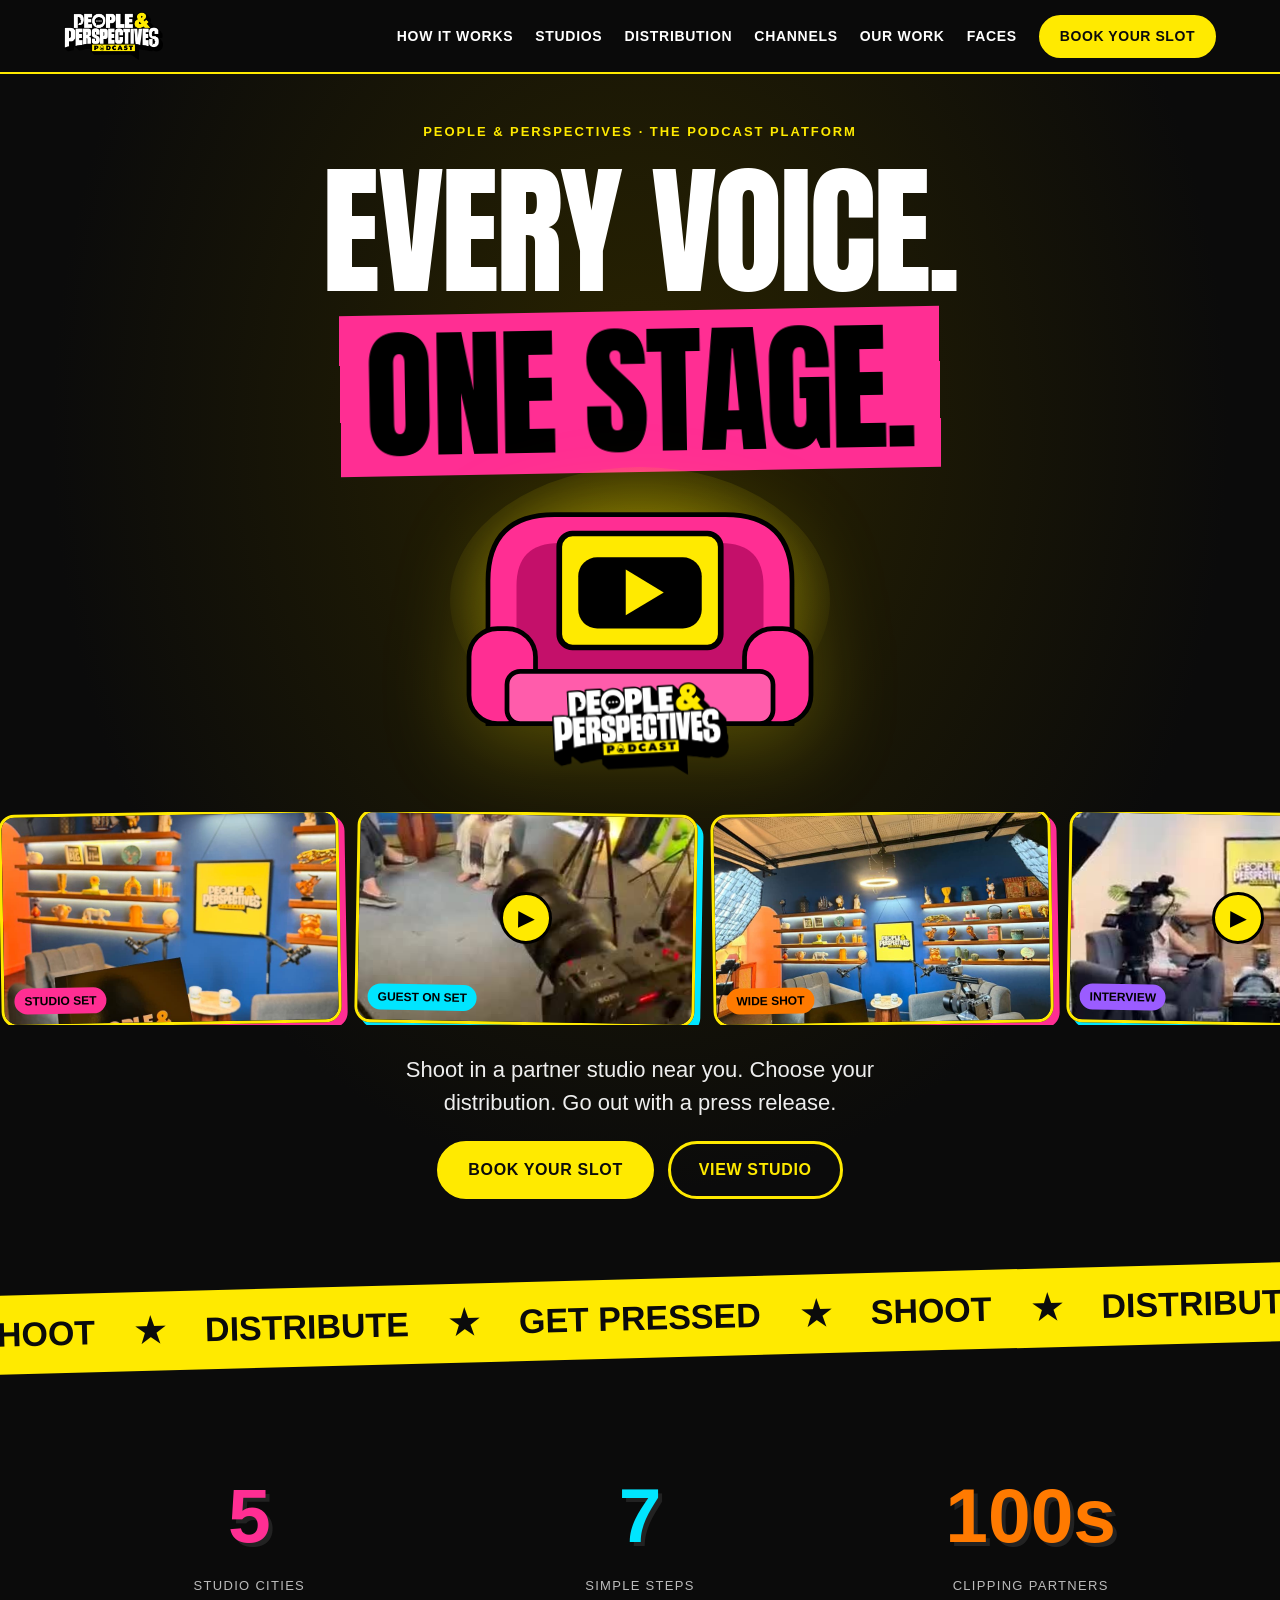
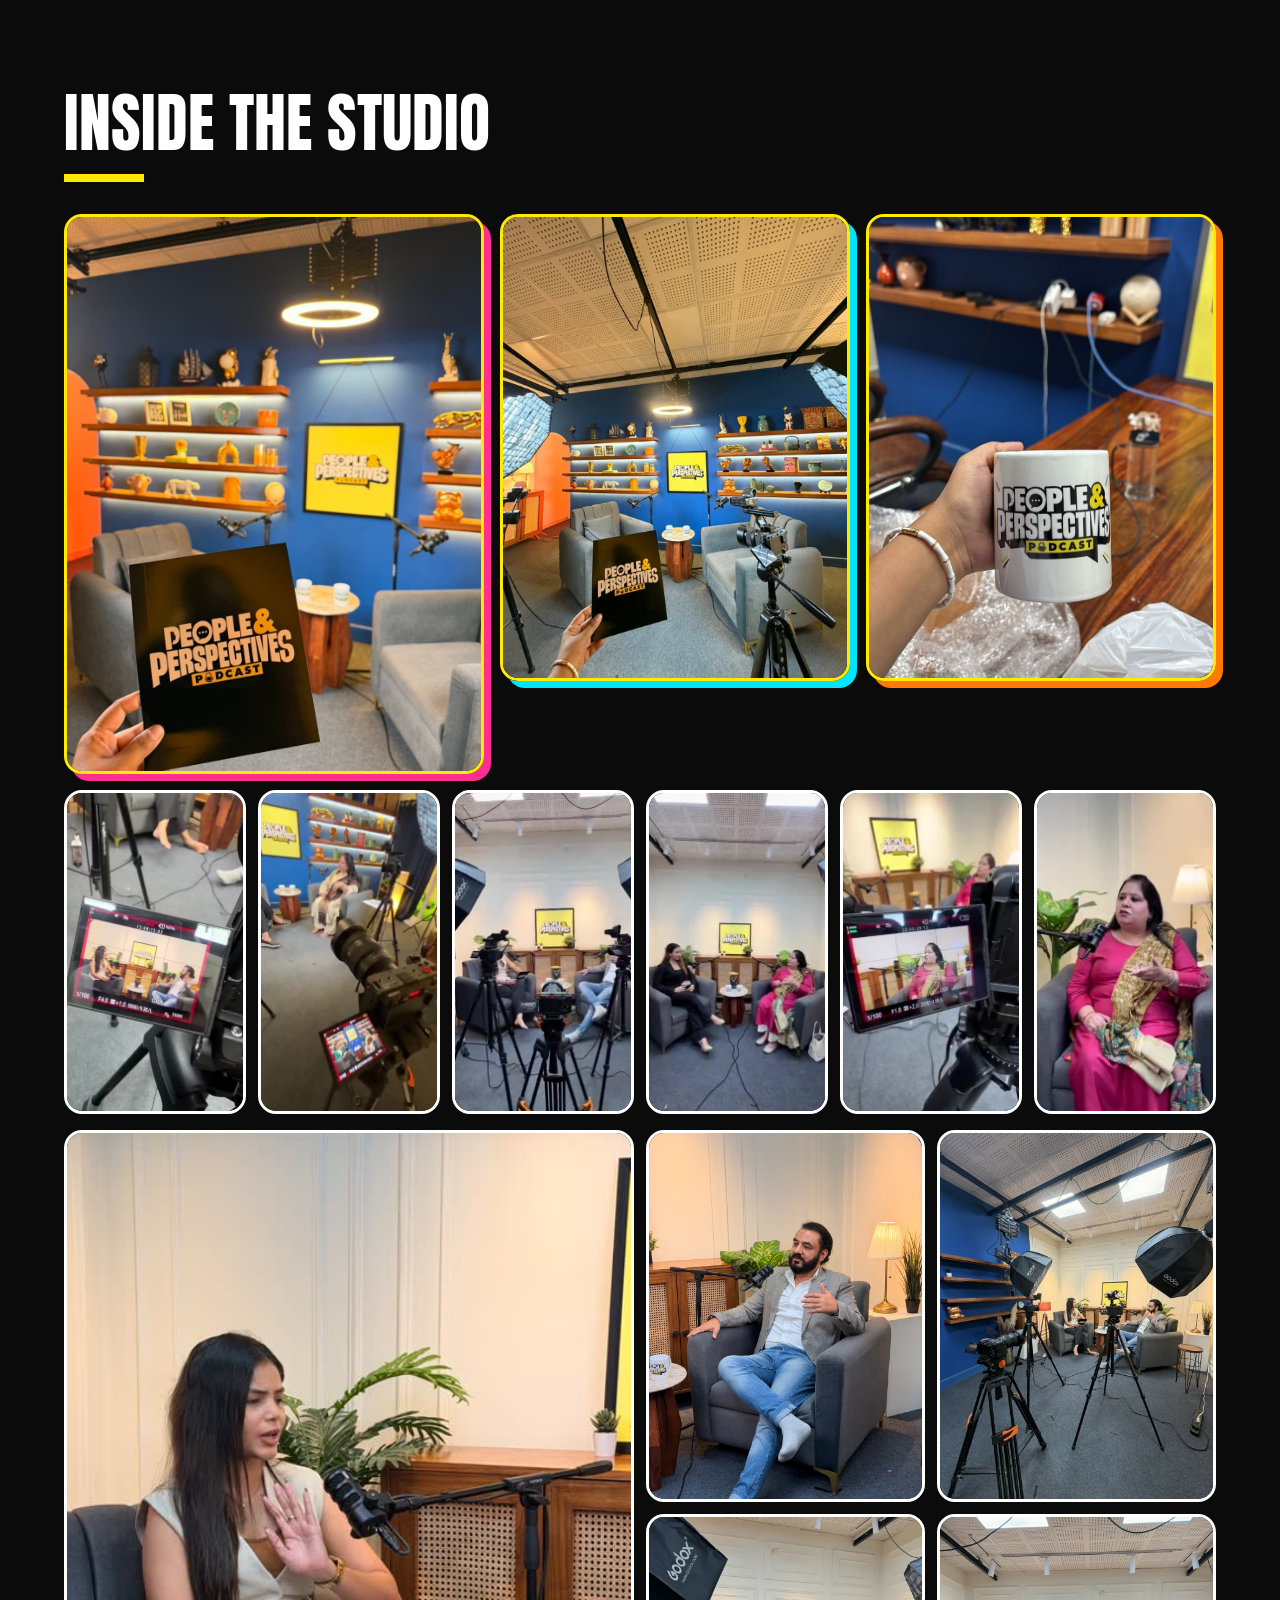
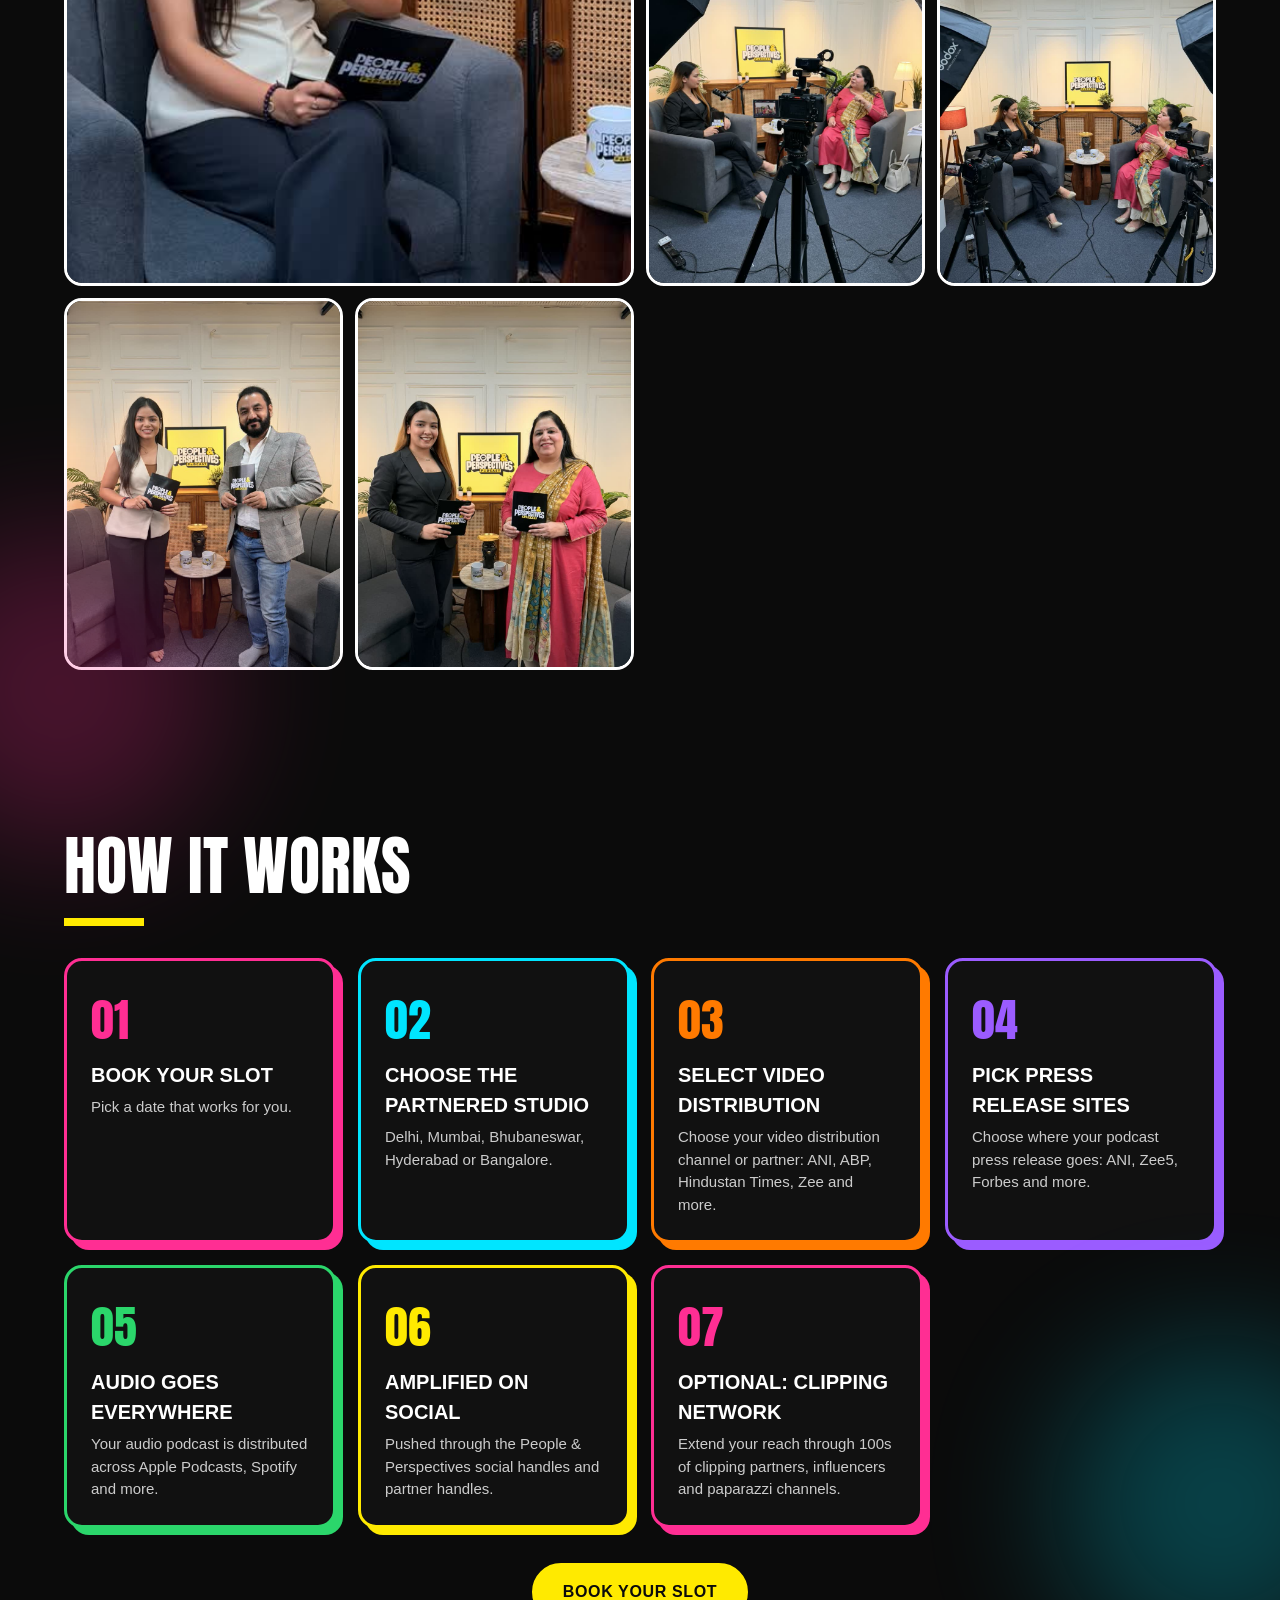
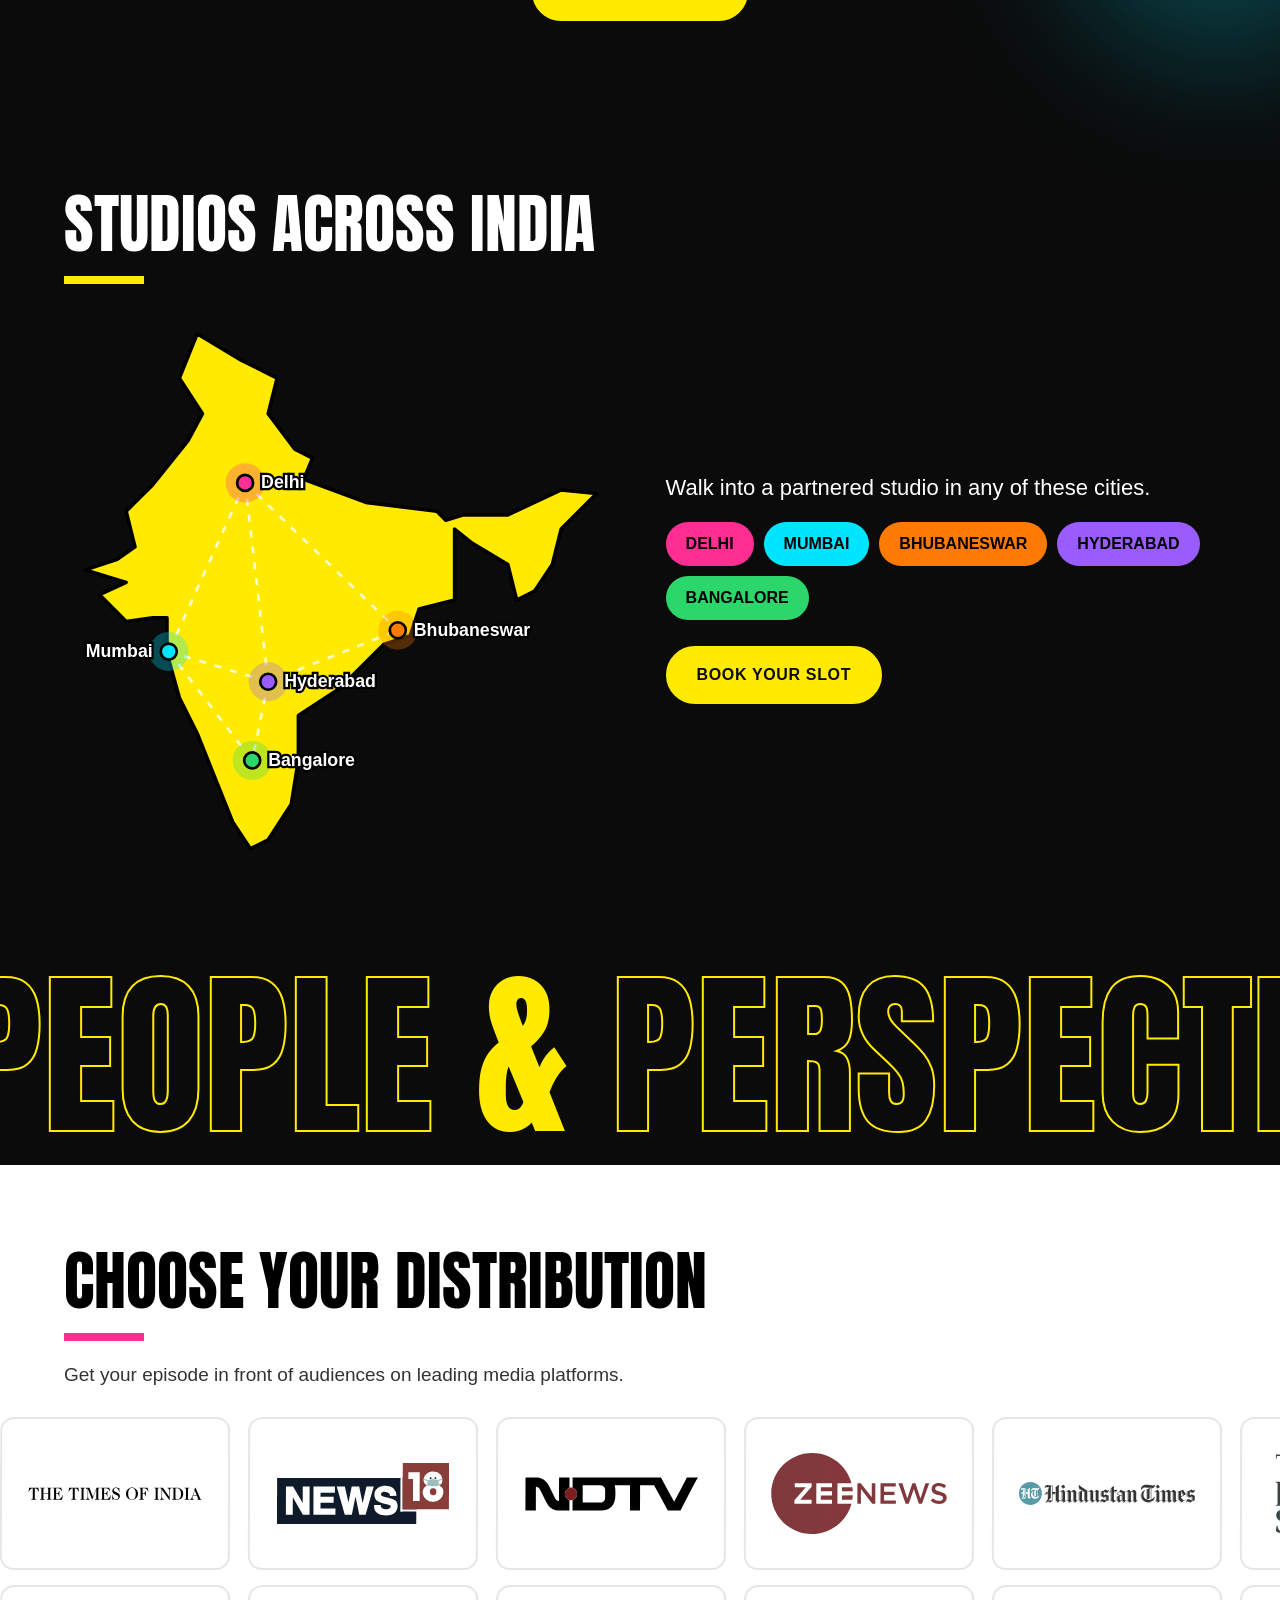
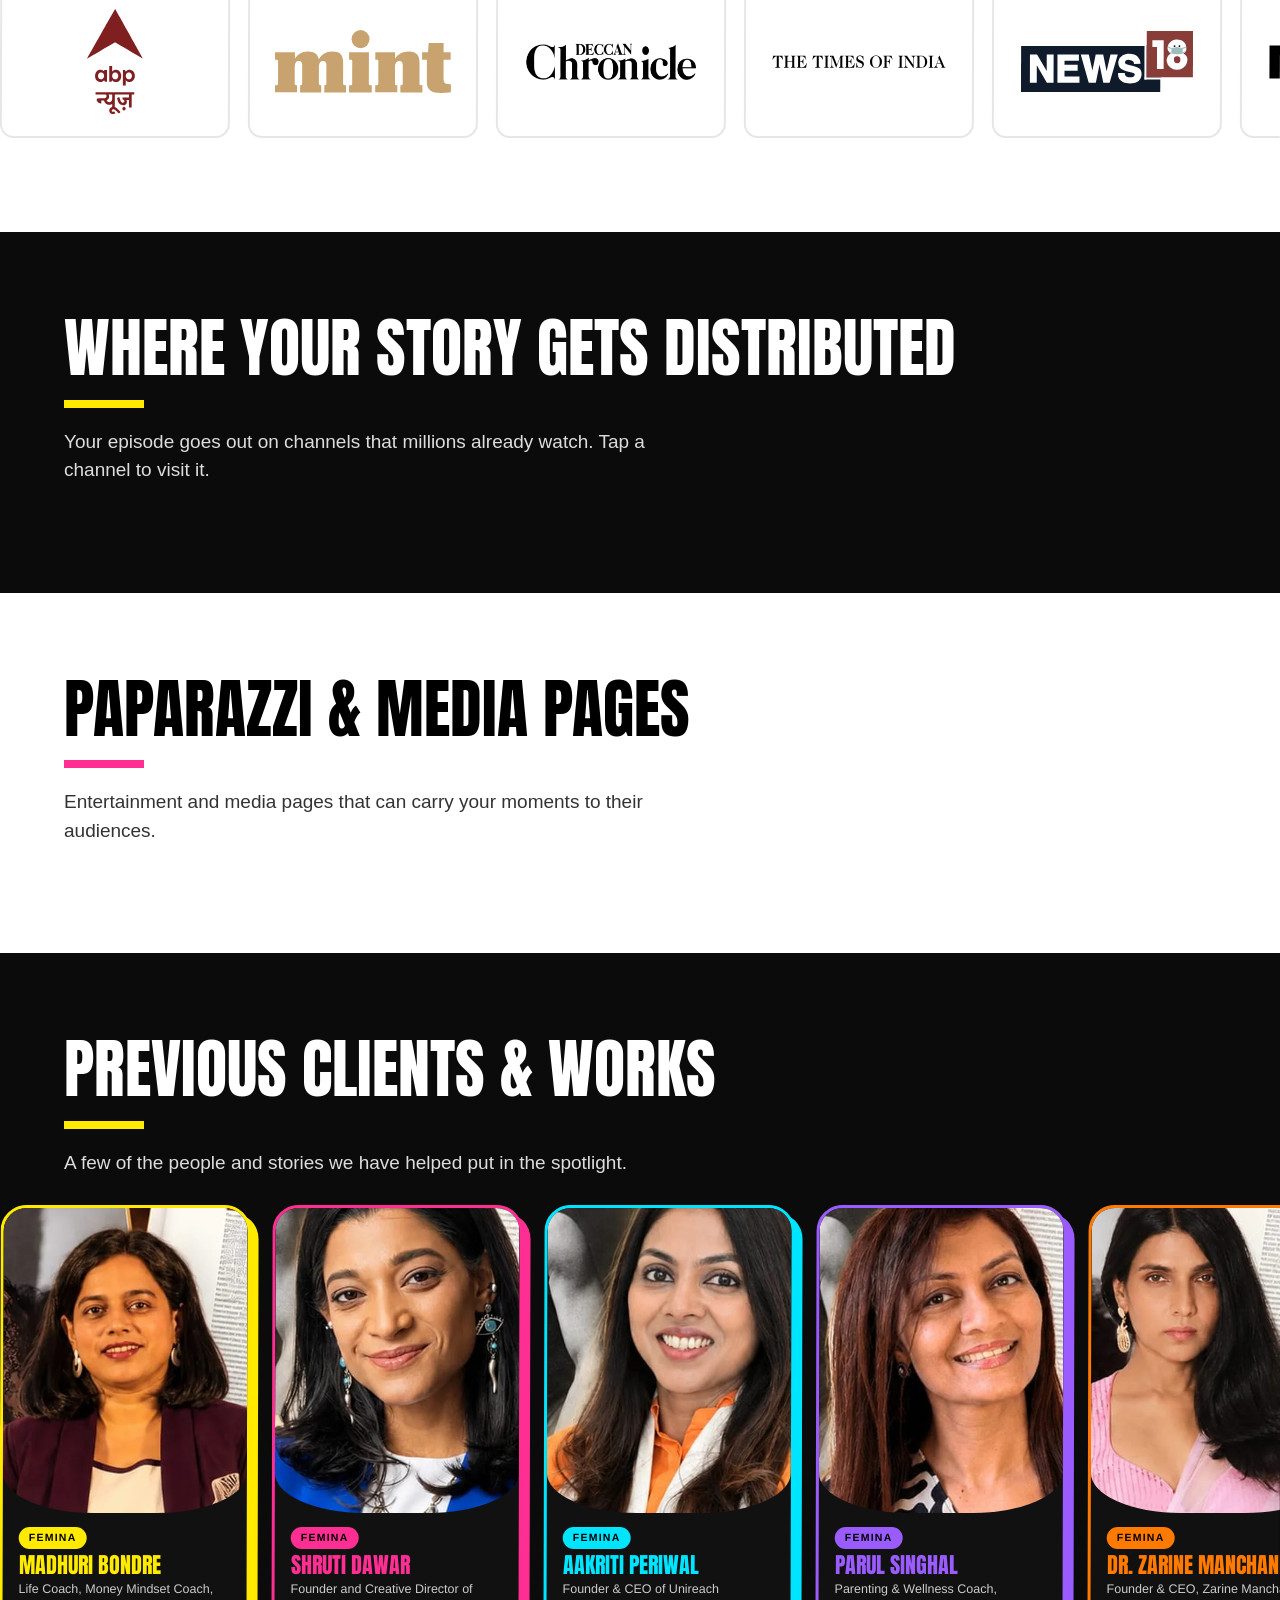
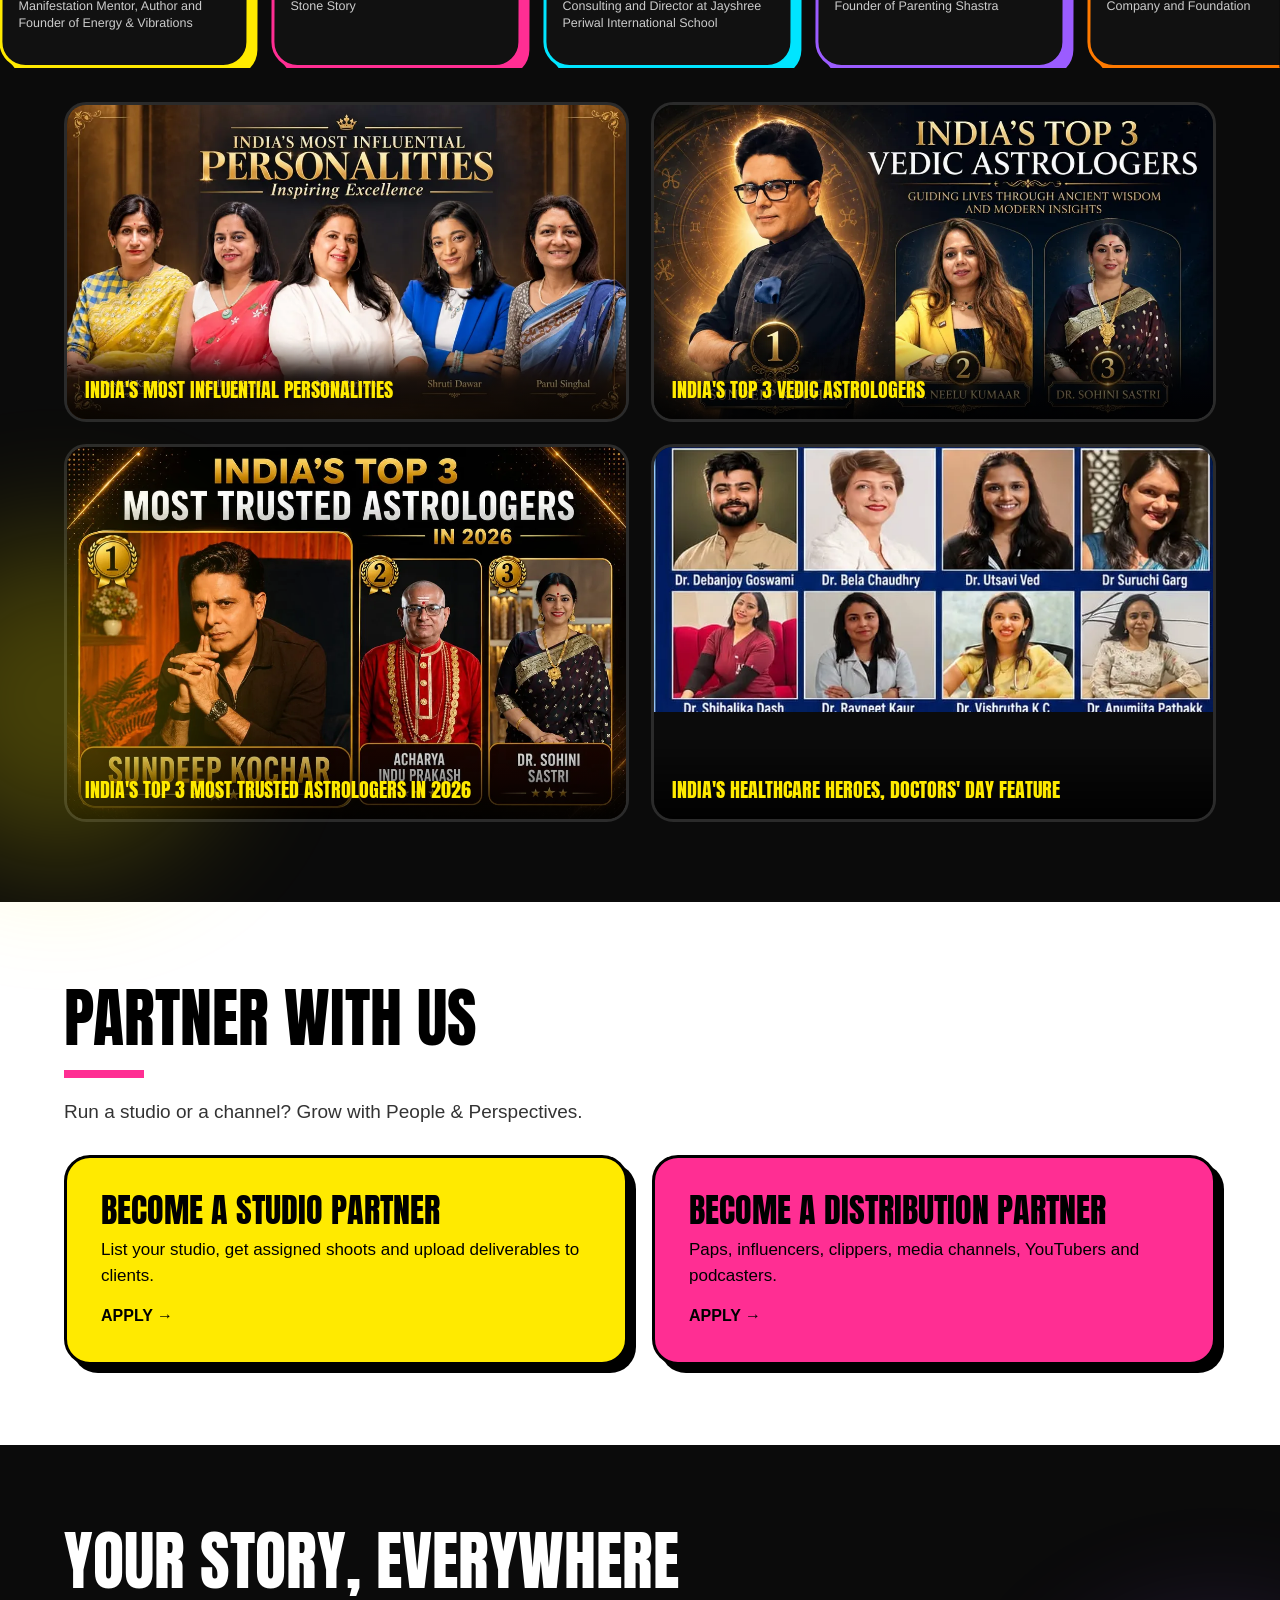
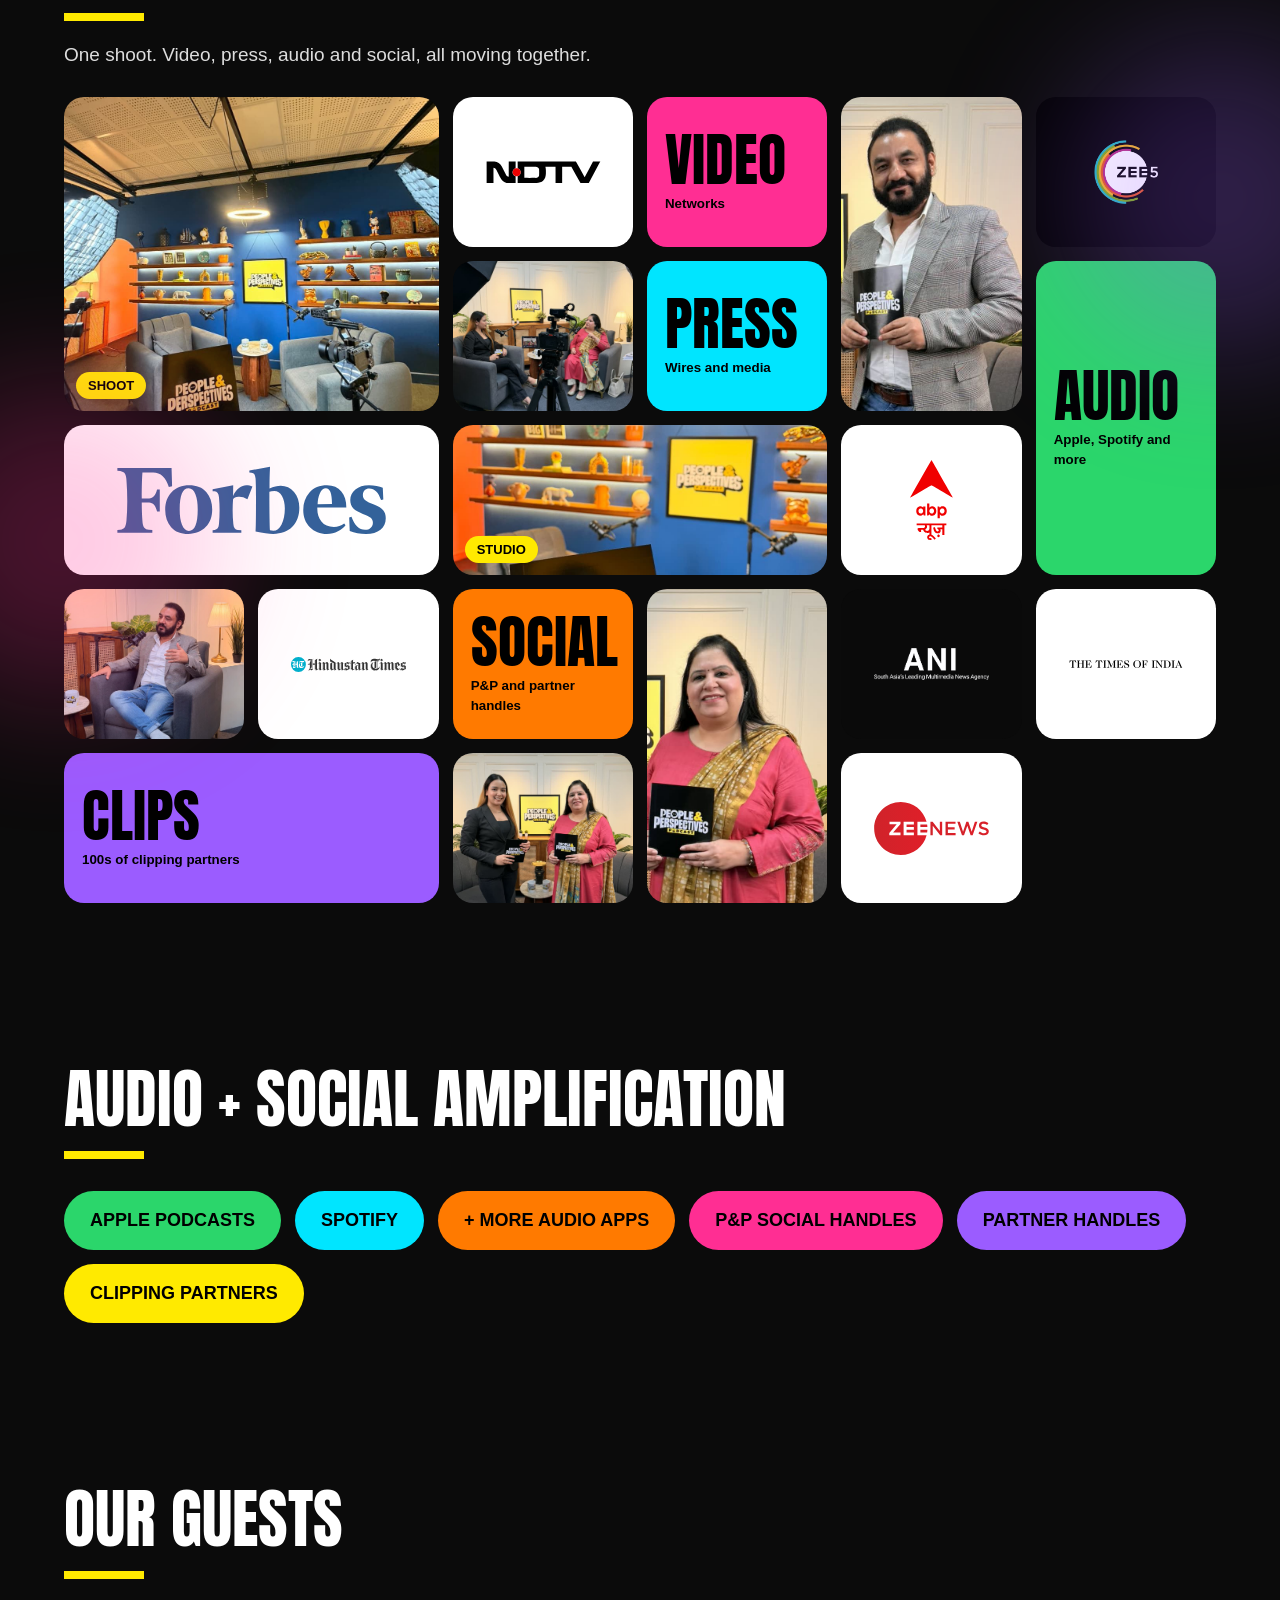
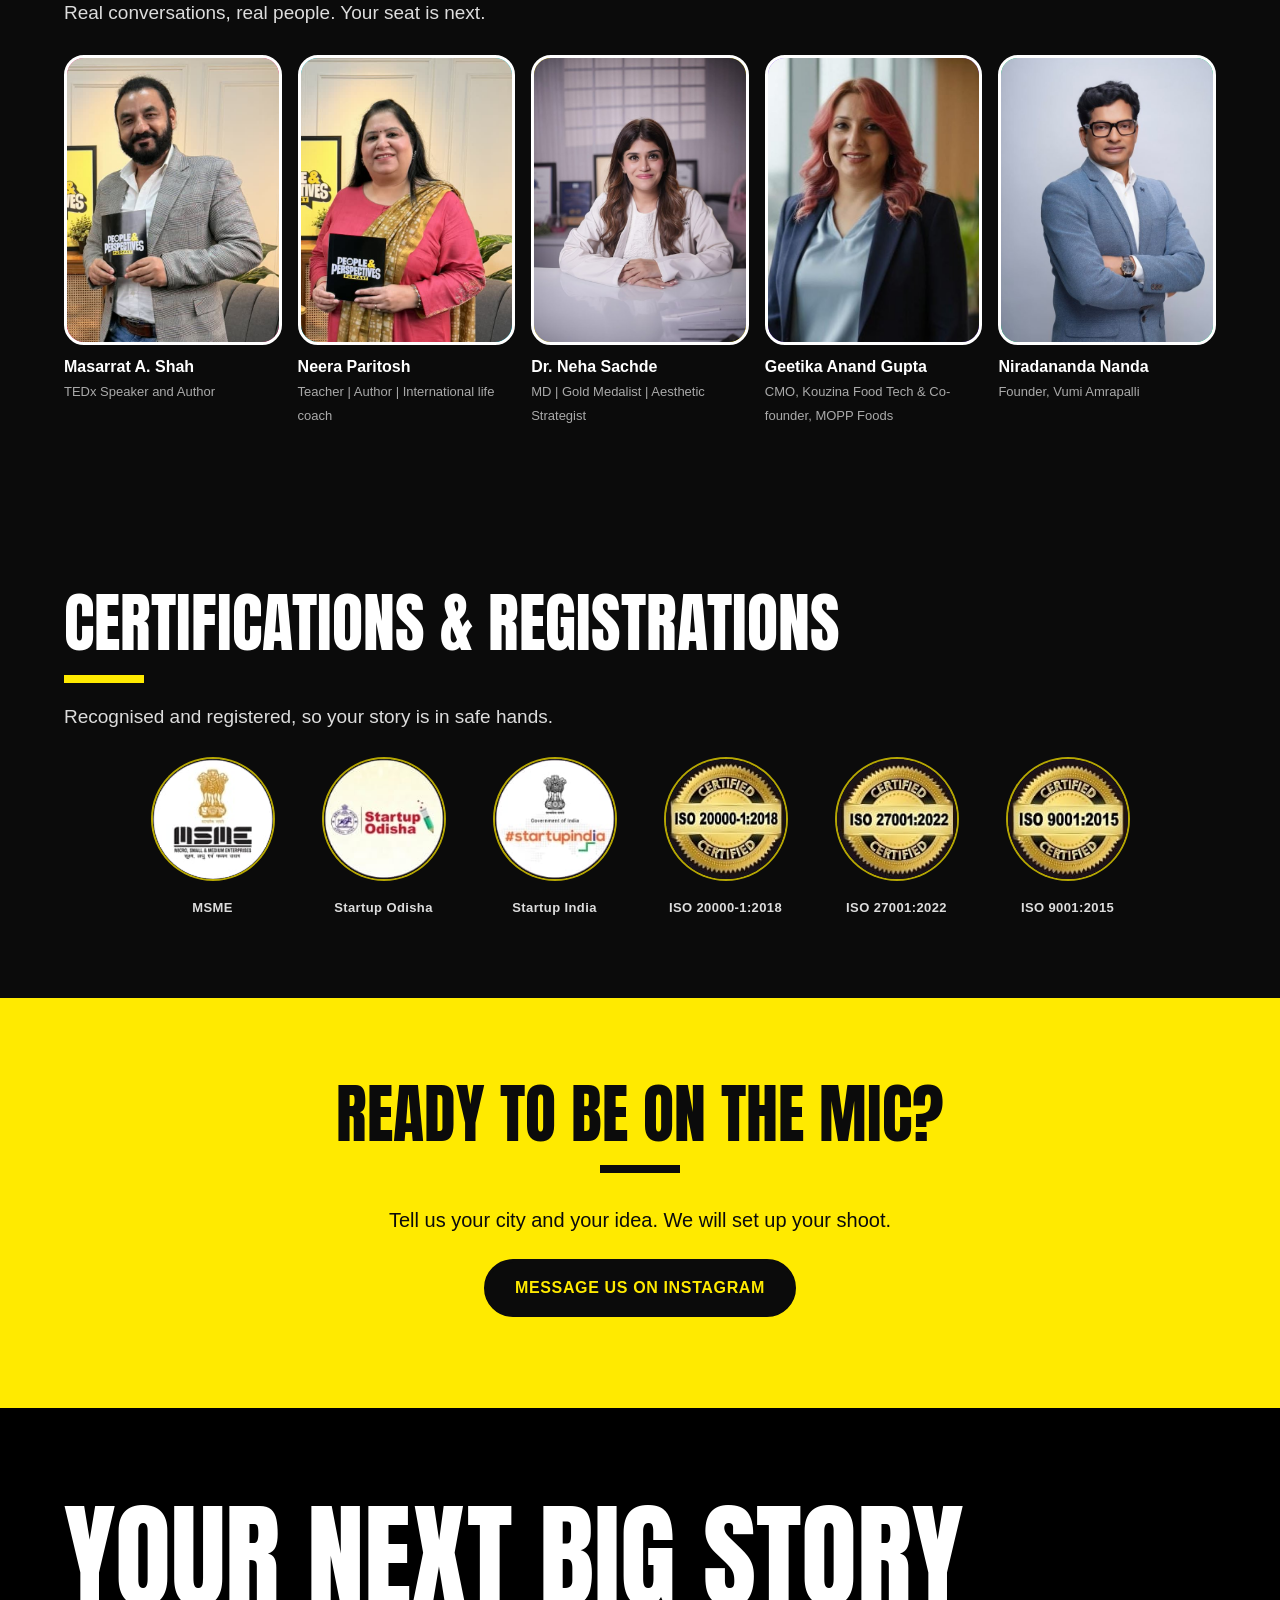
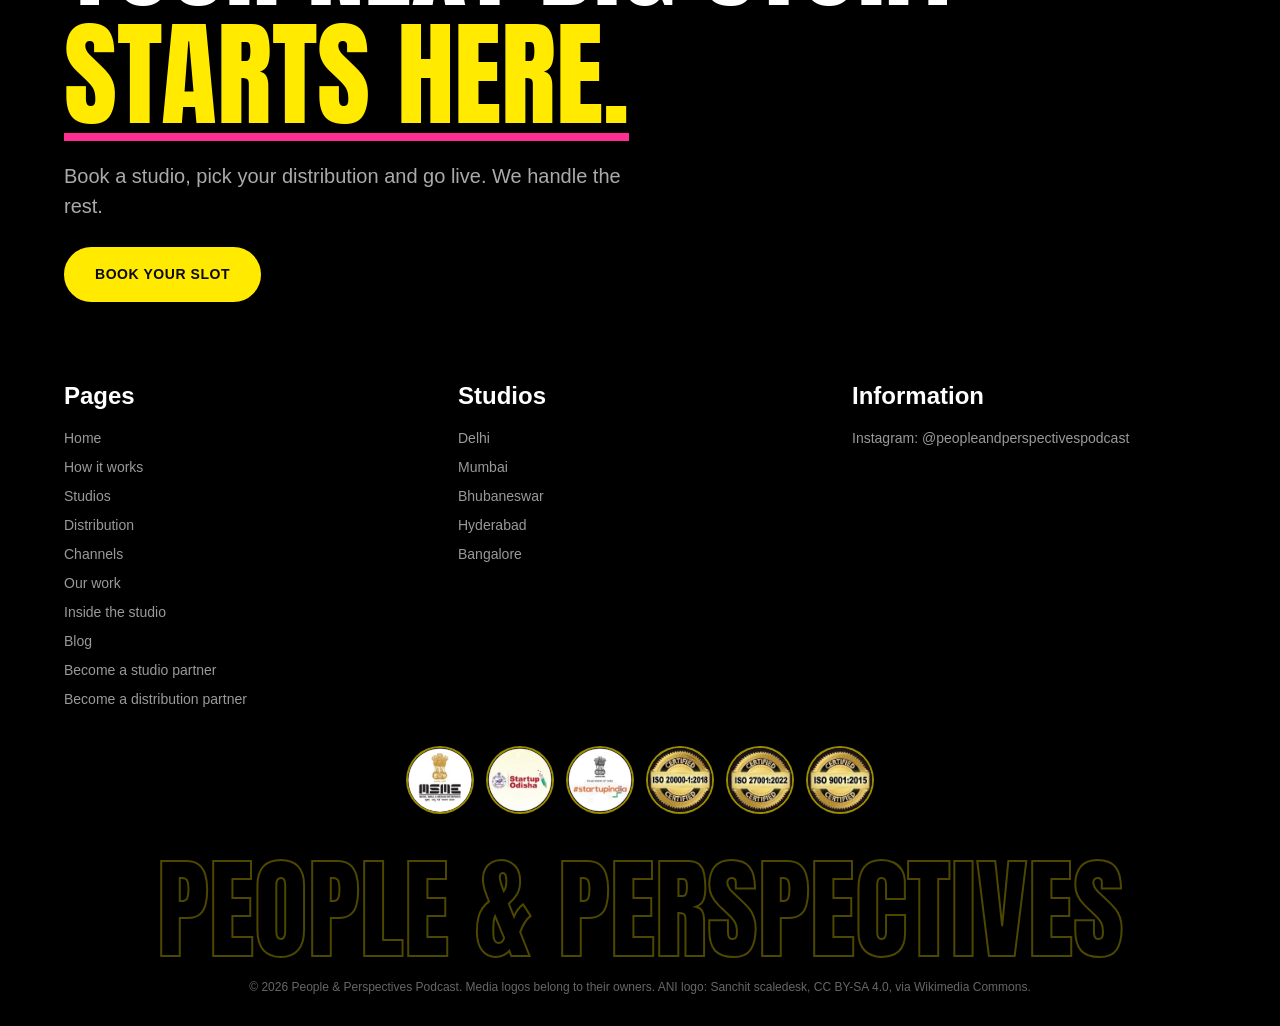
==== commit 2f900309: "Add fifth guest" ====
--- a/index.html
+++ b/index.html
@@ -53,7 +53,7 @@
 <div class="lrow"><div class="ltrack ptrack"><div class="pc" style="--c:#FFEA00"><div class="pimg"><img loading="lazy" src="clients/madhuri.webp" alt="Madhuri Bondre"></div><div class="pin"><span class="ptag">Femina</span><b>Madhuri Bondre</b><small>Life Coach, Money Mindset Coach, Manifestation Mentor, Author and Founder of Energy &amp; Vibrations</small></div></div><div class="pc" style="--c:#FF2E93"><div class="pimg"><img loading="lazy" src="clients/shruti.webp" alt="Shruti Dawar"></div><div class="pin"><span class="ptag">Femina</span><b>Shruti Dawar</b><small>Founder and Creative Director of Stone Story</small></div></div><div class="pc" style="--c:#00E5FF"><div class="pimg"><img loading="lazy" src="clients/aakriti.webp" alt="Aakriti Periwal"></div><div class="pin"><span class="ptag">Femina</span><b>Aakriti Periwal</b><small>Founder &amp; CEO of Unireach Consulting and Director at Jayshree Periwal International School</small></div></div><div class="pc" style="--c:#9B5CFF"><div class="pimg"><img loading="lazy" src="clients/parul.webp" alt="Parul Singhal"></div><div class="pin"><span class="ptag">Femina</span><b>Parul Singhal</b><small>Parenting &amp; Wellness Coach, Founder of Parenting Shastra</small></div></div><div class="pc" style="--c:#FF7A00"><div class="pimg"><img loading="lazy" src="clients/zarine.webp" alt="Dr. Zarine Manchanda"></div><div class="pin"><span class="ptag">Femina</span><b>Dr. Zarine Manchanda</b><small>Founder &amp; CEO, Zarine Manchanda Company and Foundation</small></div></div><div class="pc" style="--c:#FFEA00"><div class="pimg"><img loading="lazy" src="clients/rima.webp" alt="Rima Bhandari"></div><div class="pin"><span class="ptag">Femina</span><b>Rima Bhandari</b><small>Energy Healer, Coach, Author &amp; TEDx Speaker</small></div></div><div class="pc" style="--c:#FF2E93"><div class="pimg"><img loading="lazy" src="clients/shalinee.webp" alt="Shalinee Fernandez"></div><div class="pin"><span class="ptag">Femina</span><b>Shalinee Fernandez</b><small>Vice-President General Counsel, YTY Group (Indorama Corporation)</small></div></div><div class="pc" style="--c:#00E5FF"><div class="pimg"><img loading="lazy" src="clients/neera.webp" alt="Neera Paritosh"></div><div class="pin"><span class="ptag">Femina</span><b>Neera Paritosh</b><small>Author, Life Coach, Speaker &amp; Digital Creator</small></div></div><div class="pc" style="--c:#9B5CFF"><div class="pimg"><img loading="lazy" src="clients/niraj.webp" alt="Dr. Niraj Srivastava"></div><div class="pin"><span class="ptag">Times of India, Allahabad Times</span><b>Dr. Niraj Srivastava</b><small>Author, Educator, Speaker &amp; Literary Leader</small></div></div><div class="pc" style="--c:#FF7A00"><div class="pimg"><img loading="lazy" src="clients/kavita.webp" alt="Kavita S"></div><div class="pin"><span class="ptag">Femina</span><b>Kavita S</b><small>Mrs. India 2025 Winner</small></div></div><div class="pc" style="--c:#FFEA00"><div class="pimg"><img loading="lazy" src="clients/madhuri.webp" alt="Madhuri Bondre"></div><div class="pin"><span class="ptag">Femina</span><b>Madhuri Bondre</b><small>Life Coach, Money Mindset Coach, Manifestation Mentor, Author and Founder of Energy &amp; Vibrations</small></div></div><div class="pc" style="--c:#FF2E93"><div class="pimg"><img loading="lazy" src="clients/shruti.webp" alt="Shruti Dawar"></div><div class="pin"><span class="ptag">Femina</span><b>Shruti Dawar</b><small>Founder and Creative Director of Stone Story</small></div></div><div class="pc" style="--c:#00E5FF"><div class="pimg"><img loading="lazy" src="clients/aakriti.webp" alt="Aakriti Periwal"></div><div class="pin"><span class="ptag">Femina</span><b>Aakriti Periwal</b><small>Founder &amp; CEO of Unireach Consulting and Director at Jayshree Periwal International School</small></div></div><div class="pc" style="--c:#9B5CFF"><div class="pimg"><img loading="lazy" src="clients/parul.webp" alt="Parul Singhal"></div><div class="pin"><span class="ptag">Femina</span><b>Parul Singhal</b><small>Parenting &amp; Wellness Coach, Founder of Parenting Shastra</small></div></div><div class="pc" style="--c:#FF7A00"><div class="pimg"><img loading="lazy" src="clients/zarine.webp" alt="Dr. Zarine Manchanda"></div><div class="pin"><span class="ptag">Femina</span><b>Dr. Zarine Manchanda</b><small>Founder &amp; CEO, Zarine Manchanda Company and Foundation</small></div></div><div class="pc" style="--c:#FFEA00"><div class="pimg"><img loading="lazy" src="clients/rima.webp" alt="Rima Bhandari"></div><div class="pin"><span class="ptag">Femina</span><b>Rima Bhandari</b><small>Energy Healer, Coach, Author &amp; TEDx Speaker</small></div></div><div class="pc" style="--c:#FF2E93"><div class="pimg"><img loading="lazy" src="clients/shalinee.webp" alt="Shalinee Fernandez"></div><div class="pin"><span class="ptag">Femina</span><b>Shalinee Fernandez</b><small>Vice-President General Counsel, YTY Group (Indorama Corporation)</small></div></div><div class="pc" style="--c:#00E5FF"><div class="pimg"><img loading="lazy" src="clients/neera.webp" alt="Neera Paritosh"></div><div class="pin"><span class="ptag">Femina</span><b>Neera Paritosh</b><small>Author, Life Coach, Speaker &amp; Digital Creator</small></div></div><div class="pc" style="--c:#9B5CFF"><div class="pimg"><img loading="lazy" src="clients/niraj.webp" alt="Dr. Niraj Srivastava"></div><div class="pin"><span class="ptag">Times of India, Allahabad Times</span><b>Dr. Niraj Srivastava</b><small>Author, Educator, Speaker &amp; Literary Leader</small></div></div><div class="pc" style="--c:#FF7A00"><div class="pimg"><img loading="lazy" src="clients/kavita.webp" alt="Kavita S"></div><div class="pin"><span class="ptag">Femina</span><b>Kavita S</b><small>Mrs. India 2025 Winner</small></div></div></div></div>
 <div class="wide3"><figure class="wf"><img loading="lazy" src="clients/influential.webp" alt="India's Most Influential Personalities: Vaishali Karad, Madhuri Bondre, Neera Paritosh, Shruti Dawar, Parul Singhal"><figcaption>India's Most Influential Personalities</figcaption></figure><figure class="wf"><img loading="lazy" src="clients/astro1.webp" alt="India's Top 3 Vedic Astrologers: Sundeep Kochar, Dr. Neelu Kumaar, Dr. Sohini Sastri"><figcaption>India's Top 3 Vedic Astrologers</figcaption></figure><figure class="wf"><img loading="lazy" src="clients/astro2.webp" alt="India's Top 3 Most Trusted Astrologers in 2026: Sundeep Kochar, Acharya Indu Prakash, Dr. Sohini Sastri"><figcaption>India's Top 3 Most Trusted Astrologers in 2026</figcaption></figure><figure class="wf"><img loading="lazy" src="clients/doctors.webp" alt="India's Healthcare Heroes: eight doctors featured for Doctors' Day"><figcaption>India's Healthcare Heroes, Doctors' Day feature</figcaption></figure></div></section>
 <section id="partner" class="reveal paper"><h2>Partner with us</h2><p class="sub">Run a studio or a channel? Grow with People &amp; Perspectives.</p><div class="pgrid2"><a class="pt" href="/studio-partner/" style="--c:#FFEA00"><b>Become a studio partner</b><span>List your studio, get assigned shoots and upload deliverables to clients.</span><i>Apply →</i></a><a class="pt" href="/distribution-partner/" style="--c:#FF2E93"><b>Become a distribution partner</b><span>Paps, influencers, clippers, media channels, YouTubers and podcasters.</span><i>Apply →</i></a></div></section>
-<section id="collage" class="reveal"><h2>Your story, everywhere</h2><p class="sub">One shoot. Video, press, audio and social, all moving together.</p><div class="collage"><div class="tile pic w2 h2"><img loading="lazy" src="media_wide.jpg" alt=""><span>Shoot</span></div><div class="tile logo " style="--c:#fff"><img src="logos/n_ndtv.svg" alt="NDTV"></div><div class="tile txt " style="--c:#FF2E93"><b>VIDEO</b><small>Networks</small></div><div class="tile pic h2"><img loading="lazy" src="faces/guest1.jpg" alt=""></div><div class="tile logo " style="--c:#000"><img src="logos/new_zee5-official-logo.jpeg" alt="Zee5"></div><div class="tile pic "><img loading="lazy" src="shot4.jpg" alt=""></div><div class="tile txt " style="--c:#00E5FF"><b>PRESS</b><small>Wires and media</small></div><div class="tile logo w2" style="--c:#fff"><img src="logos/new_forbes_logo.svg" alt="Forbes"></div><div class="tile txt h2" style="--c:#2BD66B"><b>AUDIO</b><small>Apple, Spotify and more</small></div><div class="tile pic w2"><img loading="lazy" src="media_set.jpg" alt=""><span>Studio</span></div><div class="tile logo " style="--c:#fff"><img src="logos/new_abp_news_logo.svg" alt="ABP News"></div><div class="tile pic "><img loading="lazy" src="shot2.jpg" alt=""></div><div class="tile logo " style="--c:#fff"><img src="logos/n_ht.svg" alt="Hindustan Times"></div><div class="tile txt " style="--c:#FF7A00"><b>SOCIAL</b><small>P&amp;P and partner handles</small></div><div class="tile pic h2"><img loading="lazy" src="faces/guest2.jpg" alt=""></div><div class="tile logo " style="--c:#0a0a0a"><img src="logos/new_ani-logo.png" alt="ANI"></div><div class="tile txt w2" style="--c:#9B5CFF"><b>CLIPS</b><small>100s of clipping partners</small></div><div class="tile logo " style="--c:#fff"><img src="logos/n_toi.svg" alt="Times of India"></div><div class="tile pic "><img loading="lazy" src="shot7.jpg" alt=""></div><div class="tile logo " style="--c:#fff"><img src="logos/n_zeenews.svg" alt="Zee News"></div></div></section><section id="audio" class="reveal"><h2>Audio + social amplification</h2><div class="badges"><span style="--c:#2BD66B">Apple Podcasts</span><span style="--c:#00E5FF">Spotify</span><span style="--c:#FF7A00">+ more audio apps</span><span style="--c:#FF2E93">P&amp;P social handles</span><span style="--c:#9B5CFF">Partner handles</span><span style="--c:#FFEA00">Clipping partners</span></div></section><section id="faces" class="reveal"><h2>Our guests</h2><p class="sub">Real conversations, real people. Your seat is next.</p><div class="fgrid fg4"><figure class="face" style="--c:#FF2E93"><div class="ph"><img loading="lazy" src="faces/guest1.jpg" alt="Masarrat A. Shah"></div><figcaption><b>Masarrat A. Shah</b><span>TEDx Speaker and Author</span></figcaption></figure><figure class="face" style="--c:#00E5FF"><div class="ph"><img loading="lazy" src="faces/guest2.jpg" alt="Neera Paritosh"></div><figcaption><b>Neera Paritosh</b><span>Teacher | Author | International life coach</span></figcaption></figure><figure class="face" style="--c:#FFEA00"><div class="ph"><img loading="lazy" src="faces/guest3.jpg" alt="Dr. Neha Sachde"></div><figcaption><b>Dr. Neha Sachde</b><span>MD | Gold Medalist | Aesthetic Strategist</span></figcaption></figure><figure class="face" style="--c:#9B5CFF"><div class="ph"><img loading="lazy" src="faces/guest4.jpg" alt="Geetika Anand Gupta"></div><figcaption><b>Geetika Anand Gupta</b><span>CMO, Kouzina Food Tech &amp; Co-founder, MOPP Foods</span></figcaption></figure></div></section>
+<section id="collage" class="reveal"><h2>Your story, everywhere</h2><p class="sub">One shoot. Video, press, audio and social, all moving together.</p><div class="collage"><div class="tile pic w2 h2"><img loading="lazy" src="media_wide.jpg" alt=""><span>Shoot</span></div><div class="tile logo " style="--c:#fff"><img src="logos/n_ndtv.svg" alt="NDTV"></div><div class="tile txt " style="--c:#FF2E93"><b>VIDEO</b><small>Networks</small></div><div class="tile pic h2"><img loading="lazy" src="faces/guest1.jpg" alt=""></div><div class="tile logo " style="--c:#000"><img src="logos/new_zee5-official-logo.jpeg" alt="Zee5"></div><div class="tile pic "><img loading="lazy" src="shot4.jpg" alt=""></div><div class="tile txt " style="--c:#00E5FF"><b>PRESS</b><small>Wires and media</small></div><div class="tile logo w2" style="--c:#fff"><img src="logos/new_forbes_logo.svg" alt="Forbes"></div><div class="tile txt h2" style="--c:#2BD66B"><b>AUDIO</b><small>Apple, Spotify and more</small></div><div class="tile pic w2"><img loading="lazy" src="media_set.jpg" alt=""><span>Studio</span></div><div class="tile logo " style="--c:#fff"><img src="logos/new_abp_news_logo.svg" alt="ABP News"></div><div class="tile pic "><img loading="lazy" src="shot2.jpg" alt=""></div><div class="tile logo " style="--c:#fff"><img src="logos/n_ht.svg" alt="Hindustan Times"></div><div class="tile txt " style="--c:#FF7A00"><b>SOCIAL</b><small>P&amp;P and partner handles</small></div><div class="tile pic h2"><img loading="lazy" src="faces/guest2.jpg" alt=""></div><div class="tile logo " style="--c:#0a0a0a"><img src="logos/new_ani-logo.png" alt="ANI"></div><div class="tile txt w2" style="--c:#9B5CFF"><b>CLIPS</b><small>100s of clipping partners</small></div><div class="tile logo " style="--c:#fff"><img src="logos/n_toi.svg" alt="Times of India"></div><div class="tile pic "><img loading="lazy" src="shot7.jpg" alt=""></div><div class="tile logo " style="--c:#fff"><img src="logos/n_zeenews.svg" alt="Zee News"></div></div></section><section id="audio" class="reveal"><h2>Audio + social amplification</h2><div class="badges"><span style="--c:#2BD66B">Apple Podcasts</span><span style="--c:#00E5FF">Spotify</span><span style="--c:#FF7A00">+ more audio apps</span><span style="--c:#FF2E93">P&amp;P social handles</span><span style="--c:#9B5CFF">Partner handles</span><span style="--c:#FFEA00">Clipping partners</span></div></section><section id="faces" class="reveal"><h2>Our guests</h2><p class="sub">Real conversations, real people. Your seat is next.</p><div class="fgrid fg5"><figure class="face" style="--c:#FF2E93"><div class="ph"><img loading="lazy" src="faces/guest1.jpg" alt="Masarrat A. Shah"></div><figcaption><b>Masarrat A. Shah</b><span>TEDx Speaker and Author</span></figcaption></figure><figure class="face" style="--c:#00E5FF"><div class="ph"><img loading="lazy" src="faces/guest2.jpg" alt="Neera Paritosh"></div><figcaption><b>Neera Paritosh</b><span>Teacher | Author | International life coach</span></figcaption></figure><figure class="face" style="--c:#FFEA00"><div class="ph"><img loading="lazy" src="faces/guest3.jpg" alt="Dr. Neha Sachde"></div><figcaption><b>Dr. Neha Sachde</b><span>MD | Gold Medalist | Aesthetic Strategist</span></figcaption></figure><figure class="face" style="--c:#9B5CFF"><div class="ph"><img loading="lazy" src="faces/guest4.jpg" alt="Geetika Anand Gupta"></div><figcaption><b>Geetika Anand Gupta</b><span>CMO, Kouzina Food Tech &amp; Co-founder, MOPP Foods</span></figcaption></figure><figure class="face" style="--c:#00E676"><div class="ph"><img loading="lazy" src="faces/guest5.jpg" alt="Niradananda Nanda"></div><figcaption><b>Niradananda Nanda</b><span>Founder, Vumi Amrapalli</span></figcaption></figure></div></section>
 <section id="certs" class="reveal"><h2>Certifications &amp; registrations</h2><p class="sub">Recognised and registered, so your story is in safe hands.</p><div class="certs"><div class="cert"><img loading="lazy" src="logos/cert_msme.png" alt="MSME"><span>MSME</span></div><div class="cert"><img loading="lazy" src="logos/cert_odisha.png" alt="Startup Odisha"><span>Startup Odisha</span></div><div class="cert"><img loading="lazy" src="logos/cert_startupindia.png" alt="Startup India"><span>Startup India</span></div><div class="cert"><img loading="lazy" src="logos/cert_iso20000.png" alt="ISO 20000-1:2018"><span>ISO 20000-1:2018</span></div><div class="cert"><img loading="lazy" src="logos/cert_iso27001.png" alt="ISO 27001:2022"><span>ISO 27001:2022</span></div><div class="cert"><img loading="lazy" src="logos/cert_iso9001.png" alt="ISO 9001:2015"><span>ISO 9001:2015</span></div></div></section><section id="contact" class="contact reveal"><h2>Ready to be on the mic?</h2><p>Tell us your city and your idea. We will set up your shoot.</p><a class="btn" href="https://www.instagram.com/peopleandperspectivespodcast" target="_blank" rel="noopener">Message us on Instagram</a></section>
 <footer class="foot">
 <div class="fcta"><h2 class="fh">Your next big story<br><span>starts here.</span></h2><p class="ftag">Book a studio, pick your distribution and go live. We handle the rest.</p><a class="btn" href="/book/">Book your slot</a></div>
--- a/style.css
+++ b/style.css
@@ -259,3 +259,4 @@
 @media(max-width:800px){.wide3,.pgrid2{grid-template-columns:1fr}.pc{width:210px}.chgrid{grid-template-columns:1fr 1fr;gap:12px}.chc{padding:22px 10px 18px}.chc b{font-size:19px}.chav{width:86px;height:86px}}
 .fgrid.fg3{grid-template-columns:repeat(3,minmax(0,340px));justify-content:center}@media(max-width:800px){.fgrid.fg3{grid-template-columns:1fr 1fr}}@media(max-width:520px){.fgrid.fg3{grid-template-columns:1fr 1fr;gap:12px}.fgrid.fg3 .face span{font-size:12px}}
 .fgrid.fg4{grid-template-columns:repeat(4,minmax(0,1fr))}@media(max-width:800px){.fgrid.fg4{grid-template-columns:1fr 1fr;gap:12px}.fgrid.fg4 .face span{font-size:12px}}
+.fgrid.fg5{grid-template-columns:repeat(5,minmax(0,1fr));gap:16px}.fgrid.fg5 .face span{font-size:13px}@media(max-width:1000px){.fgrid.fg5{grid-template-columns:repeat(3,minmax(0,1fr))}}@media(max-width:600px){.fgrid.fg5{grid-template-columns:1fr 1fr;gap:12px}.fgrid.fg5 .face span{font-size:12px}}
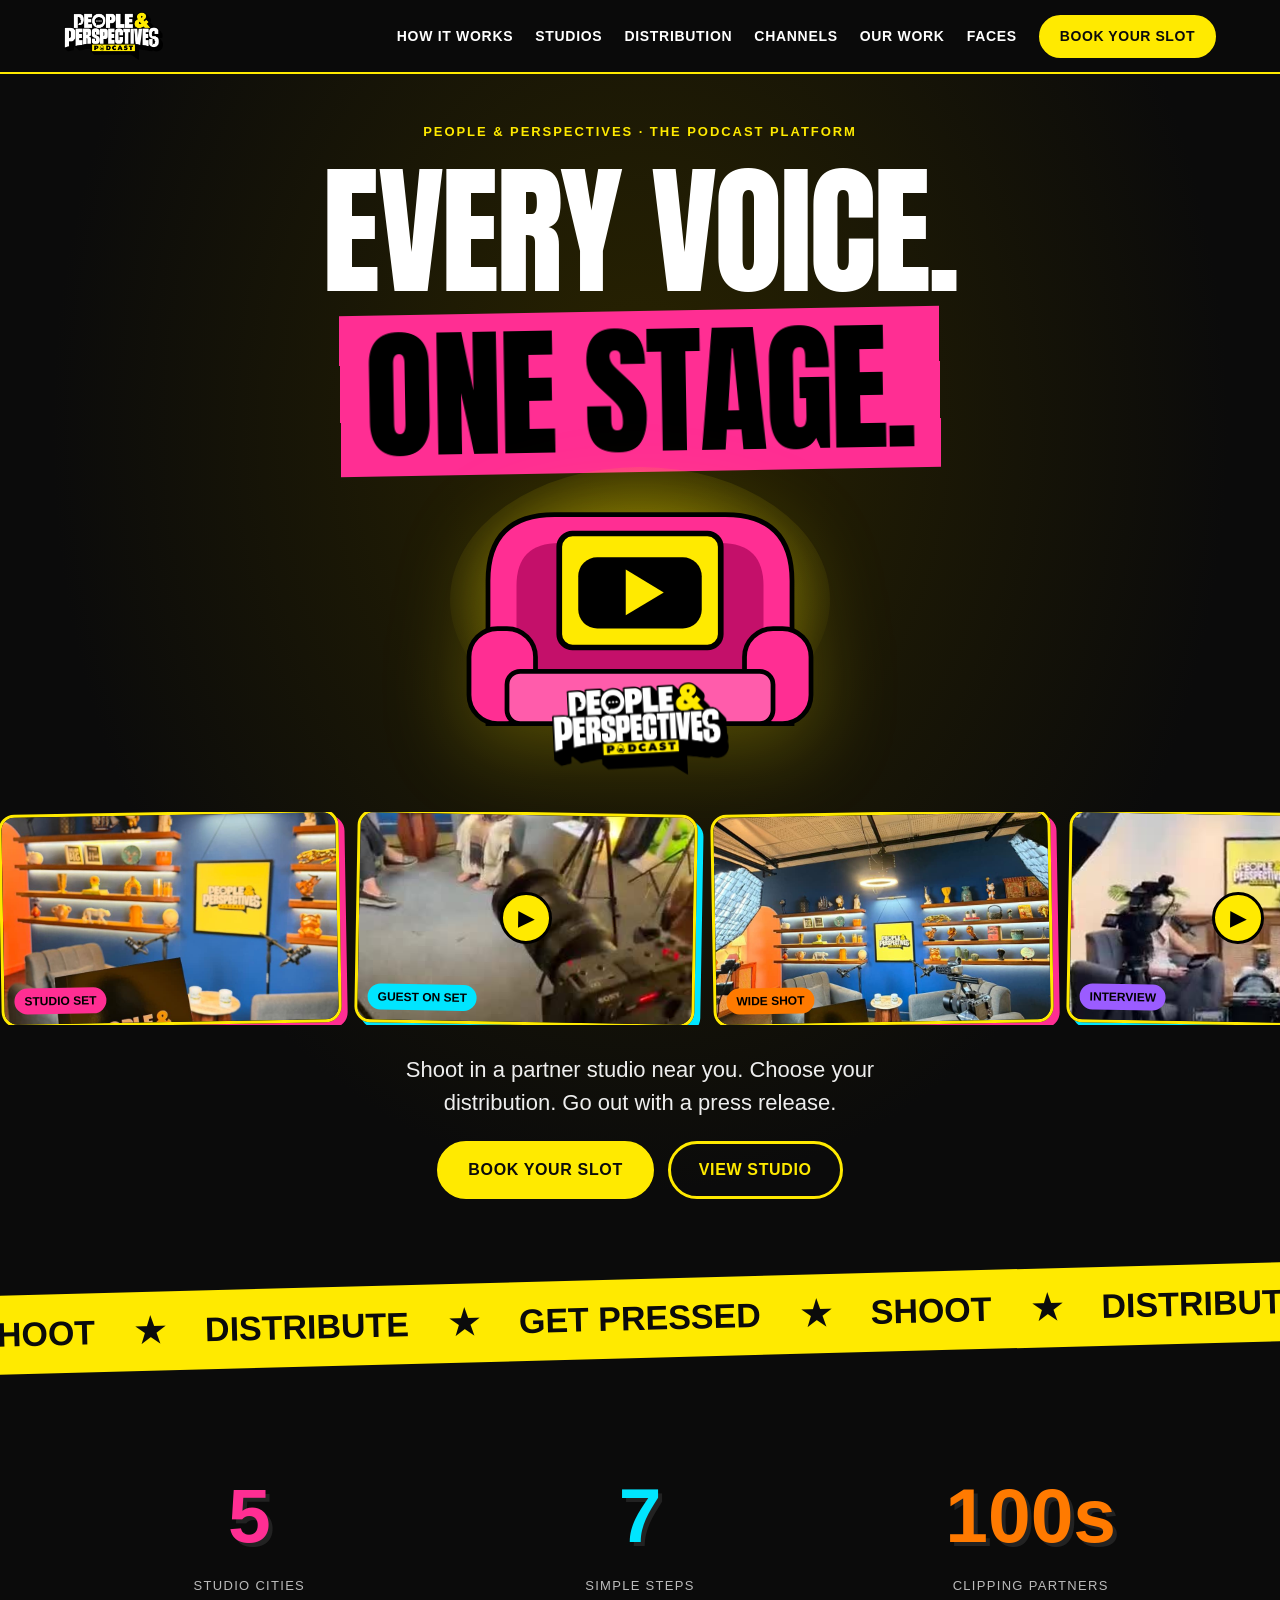
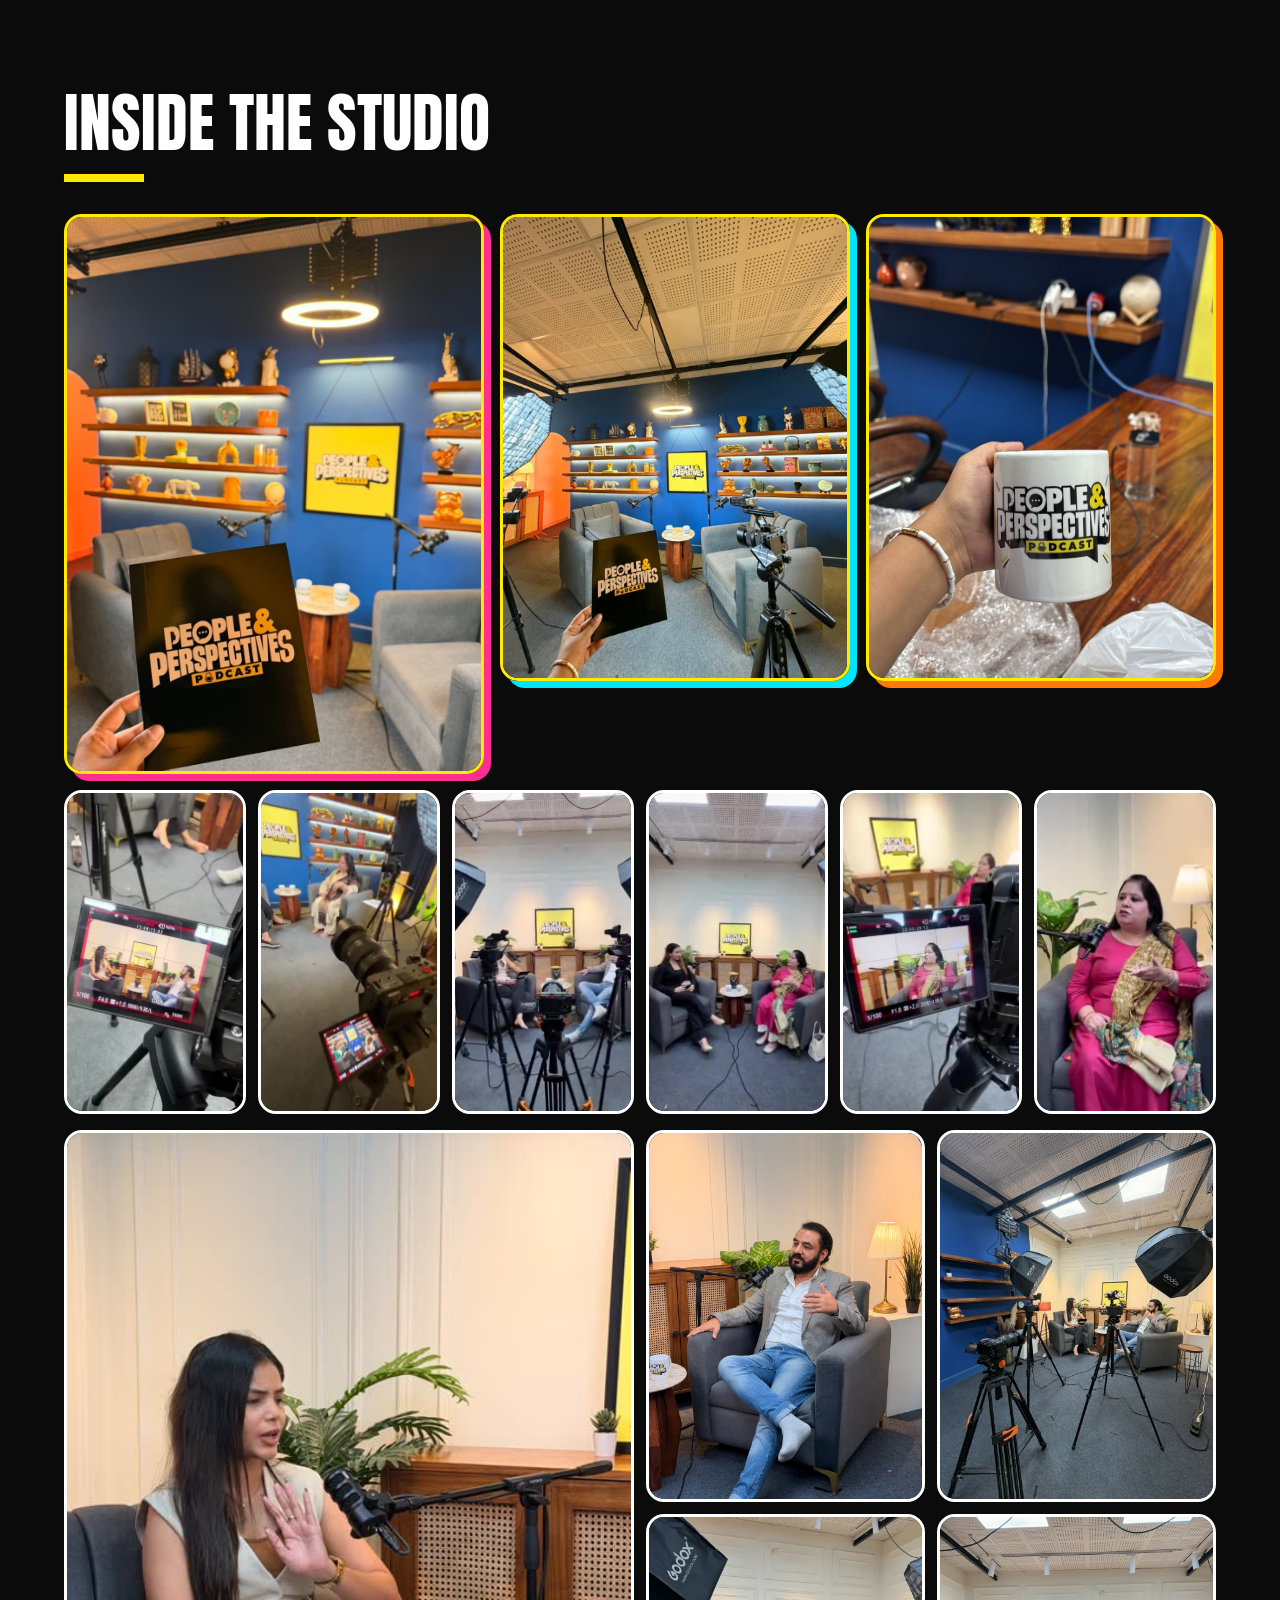
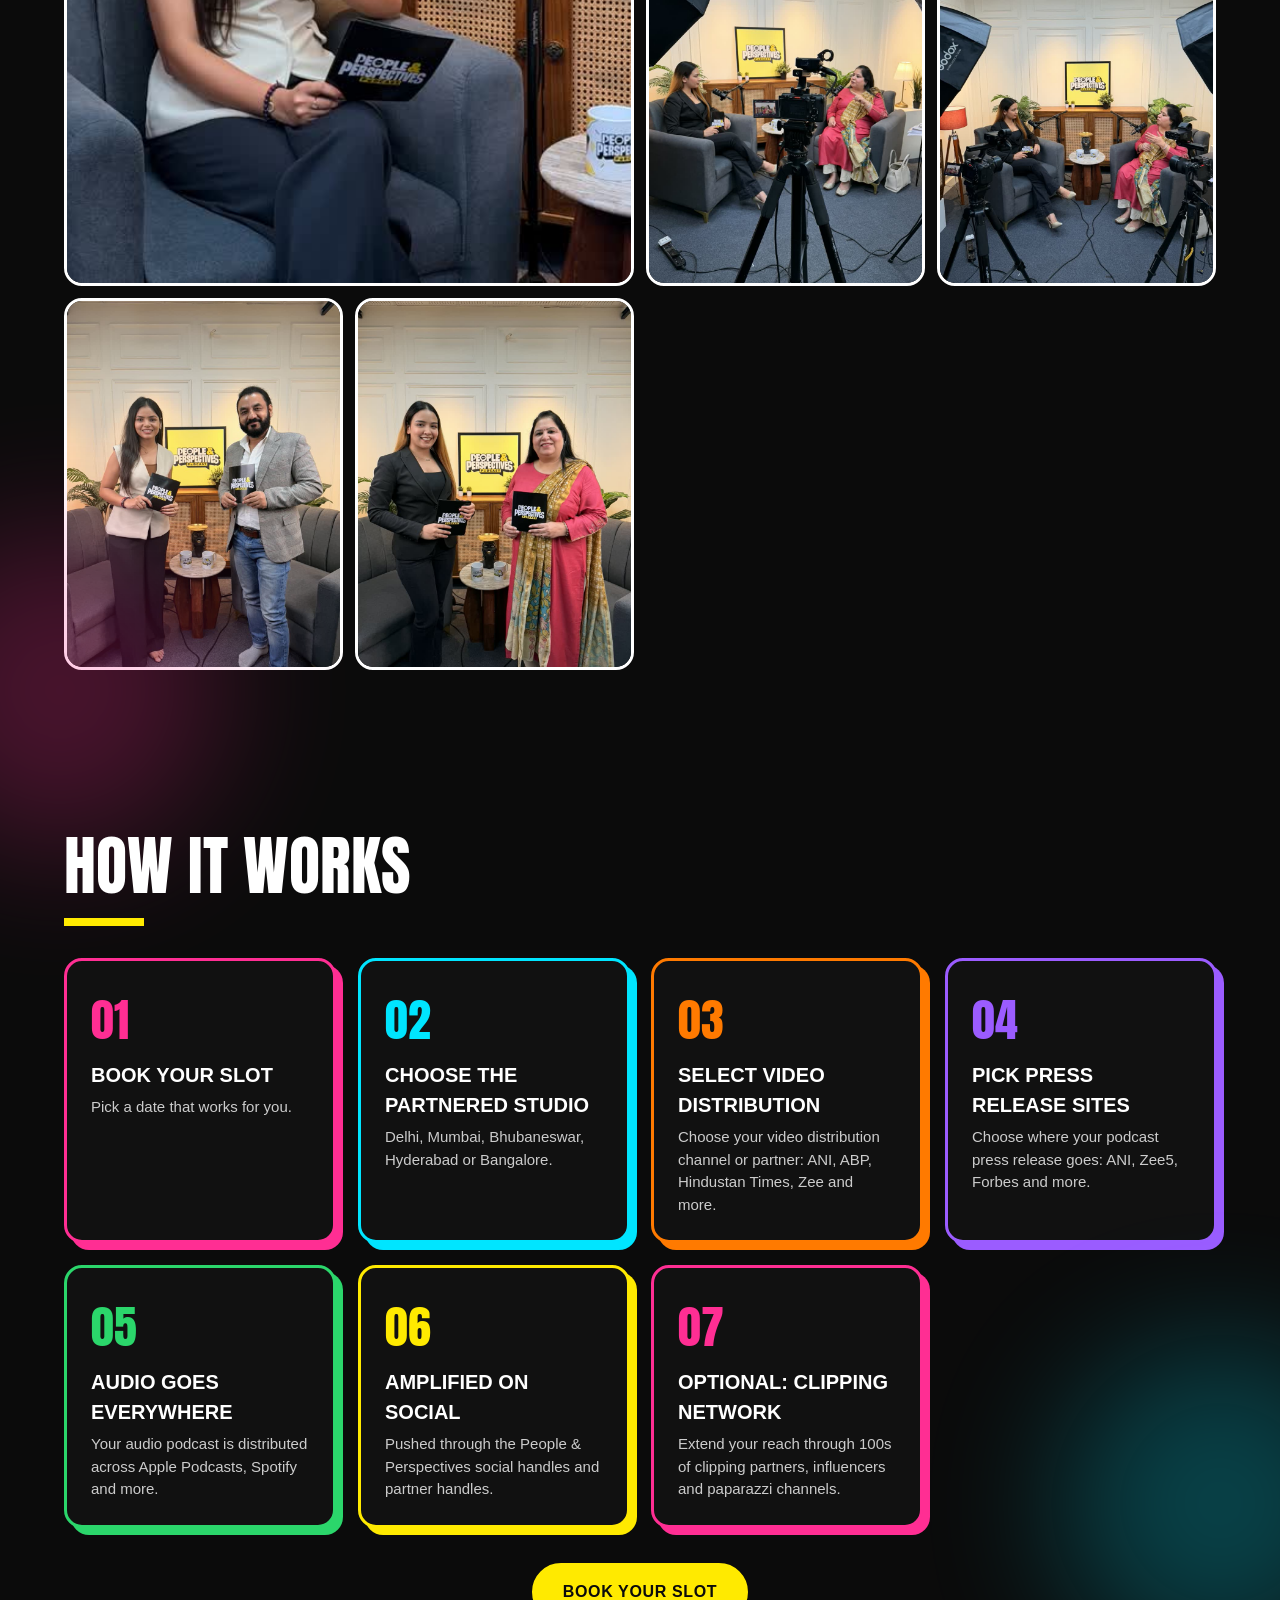
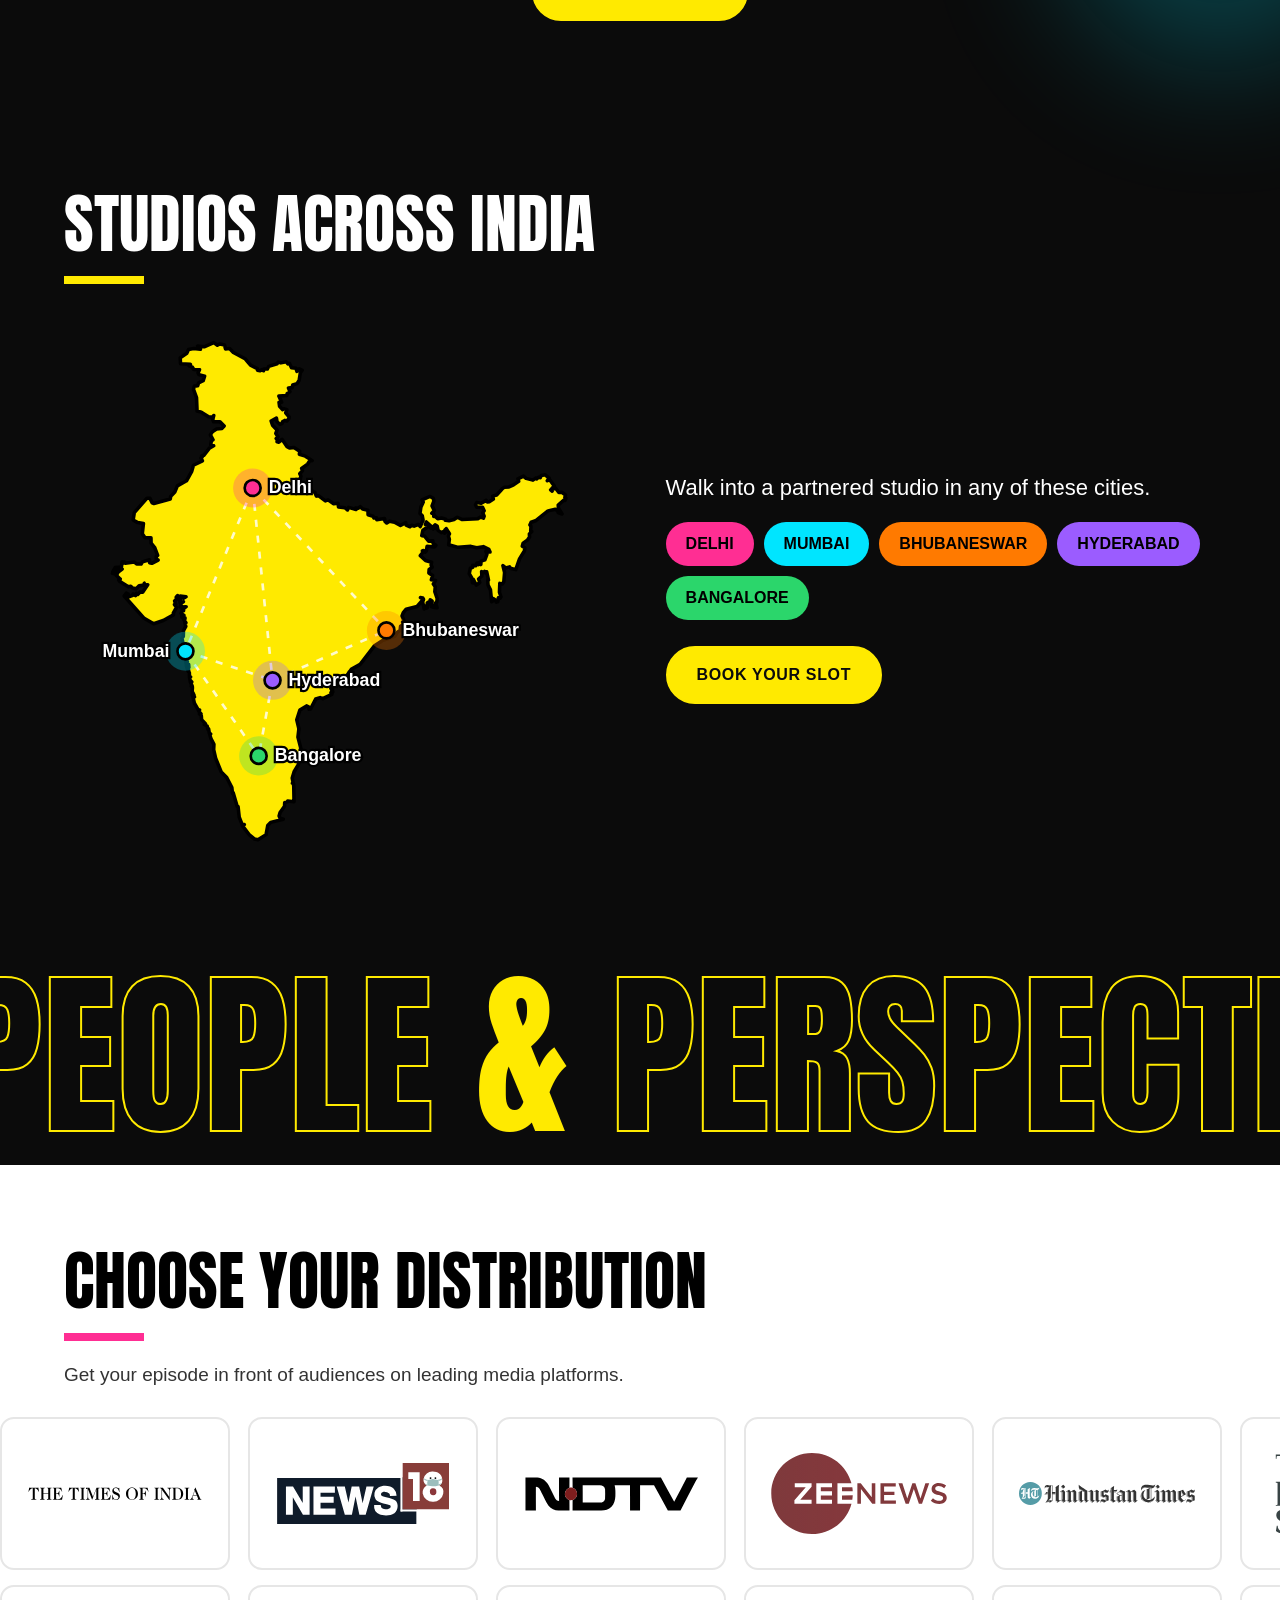
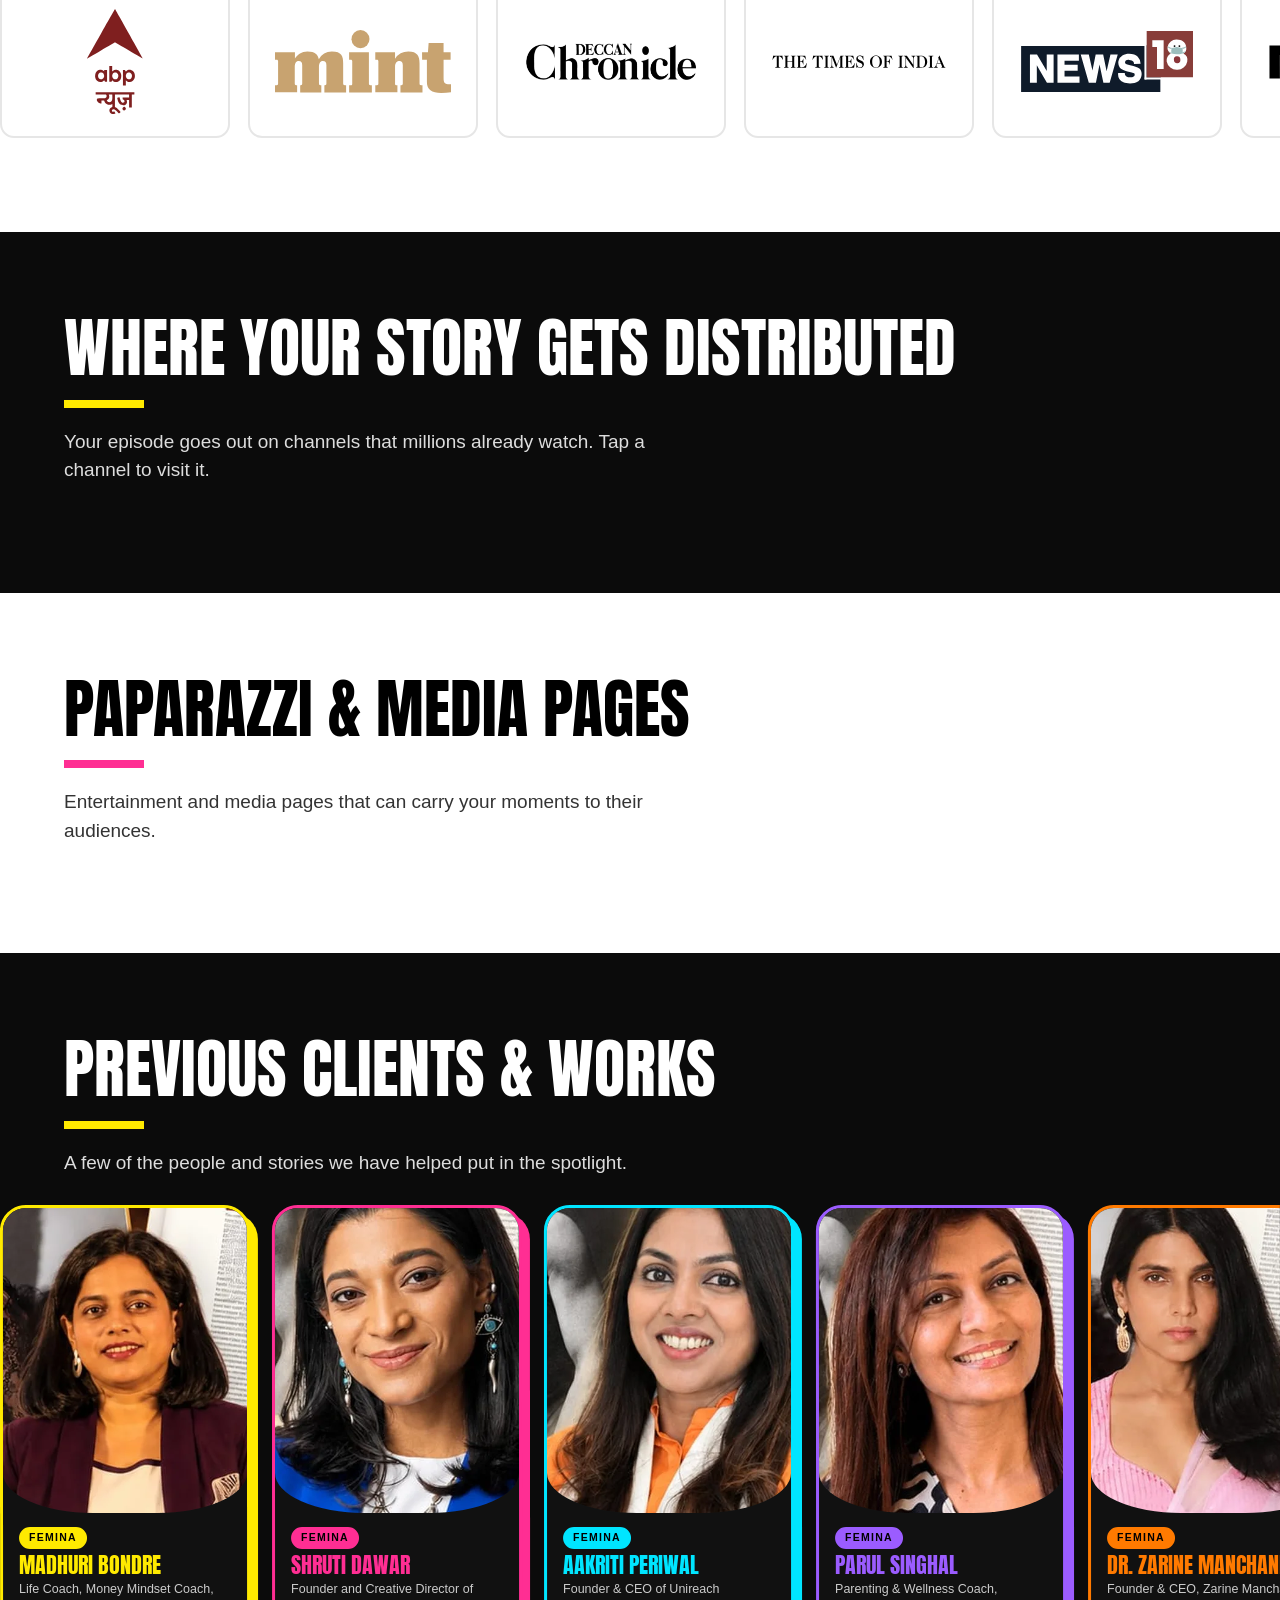
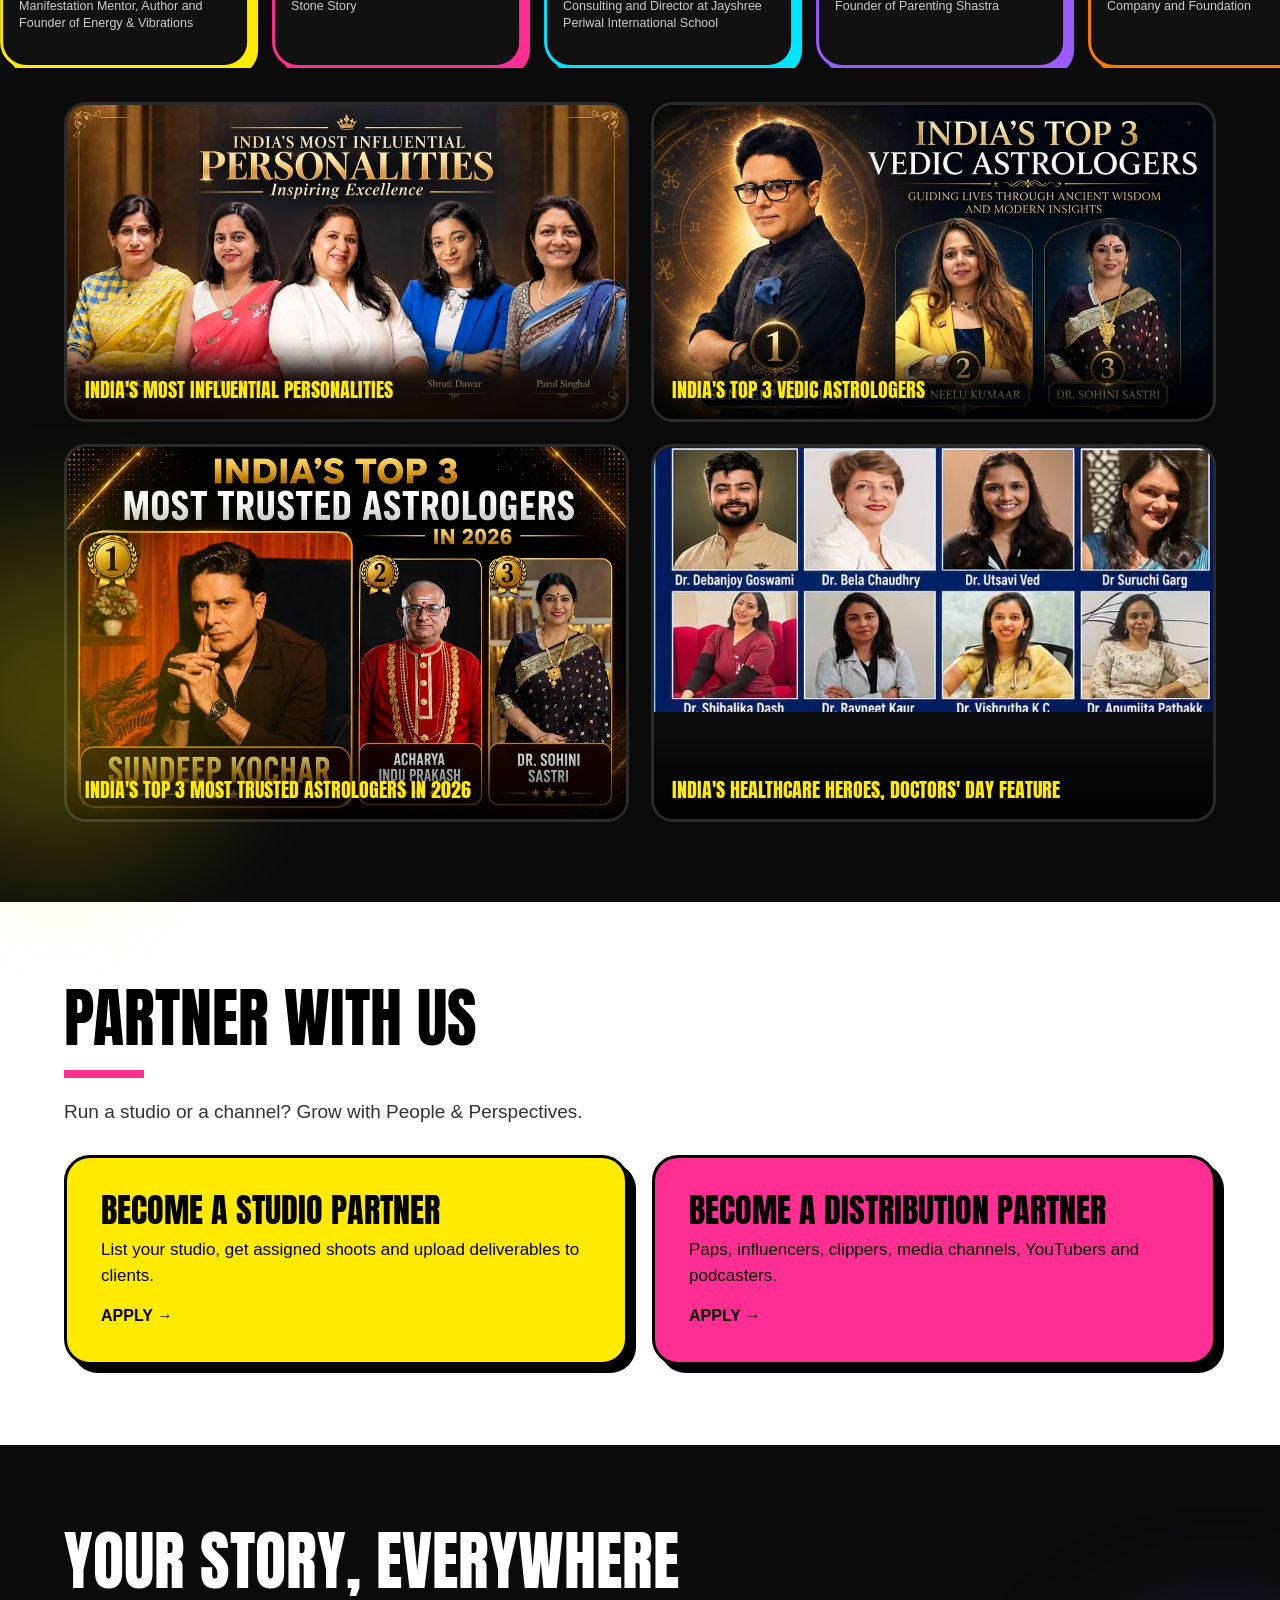
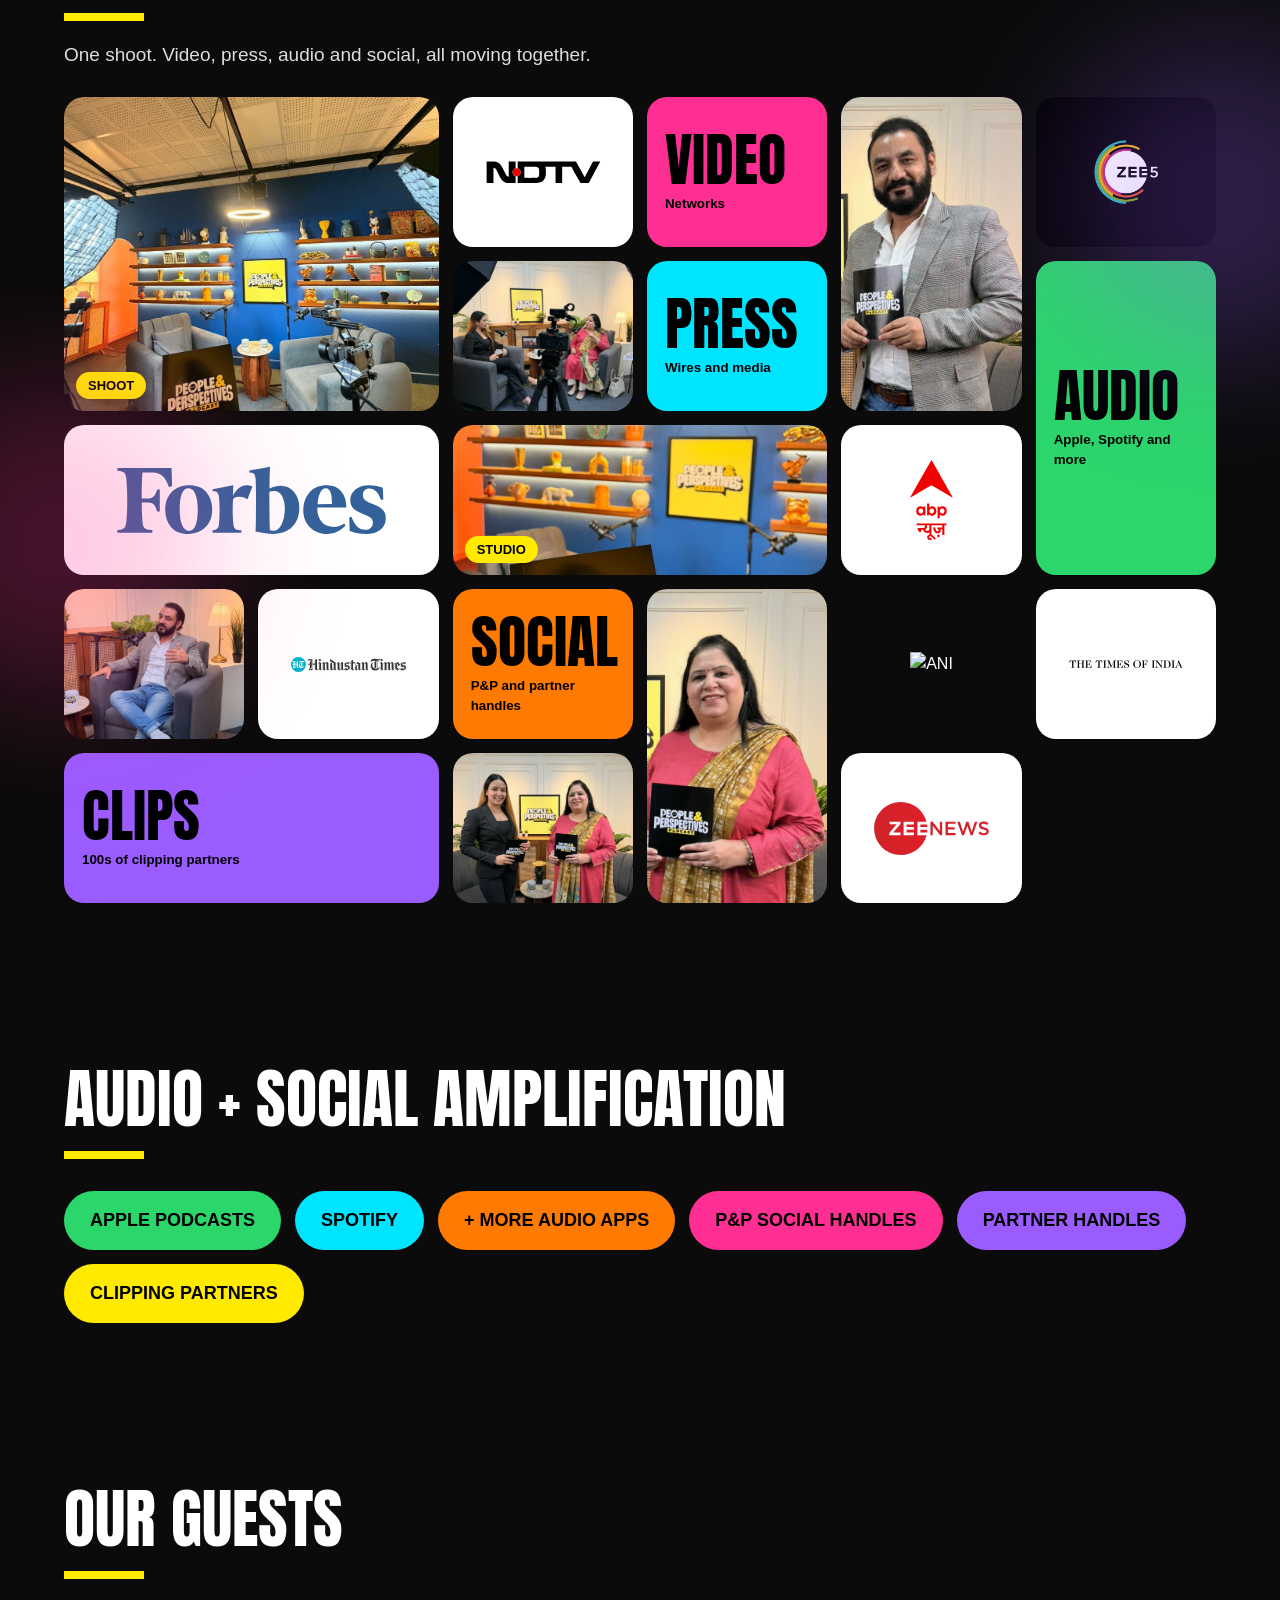
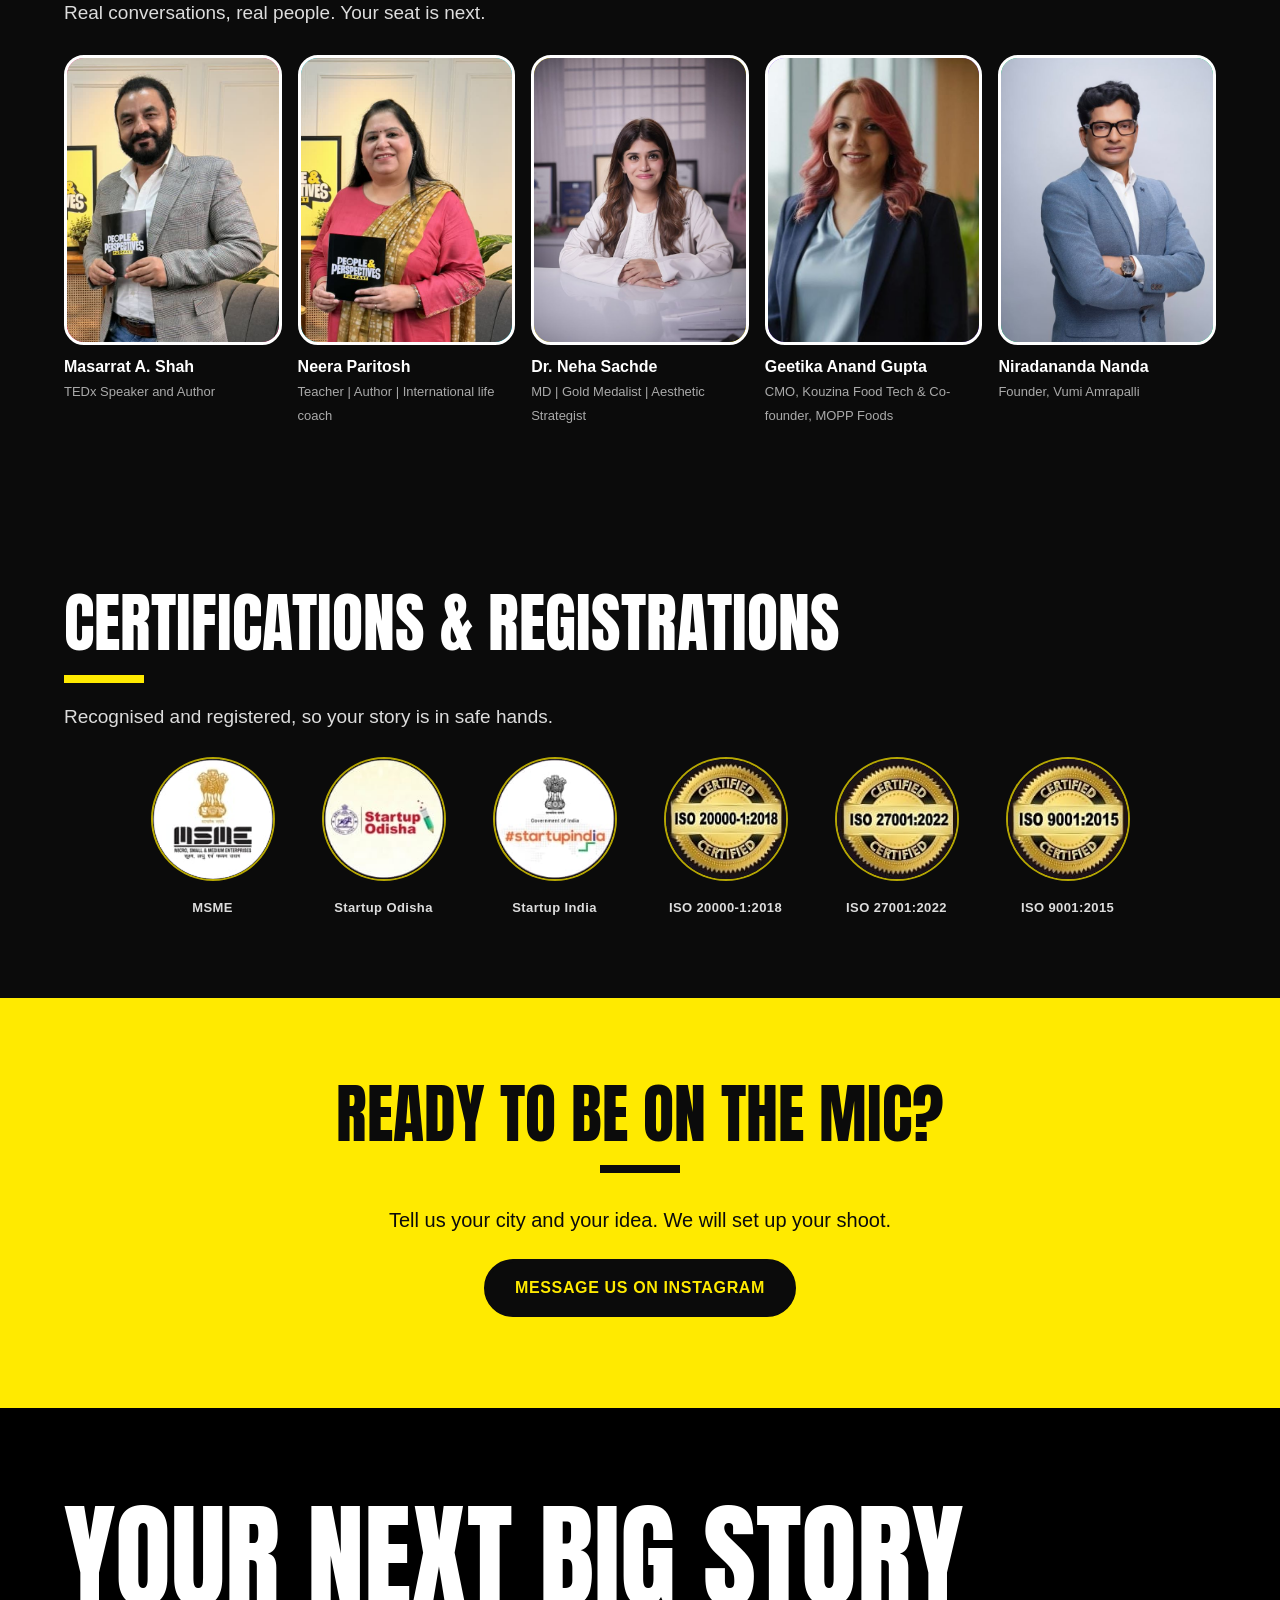
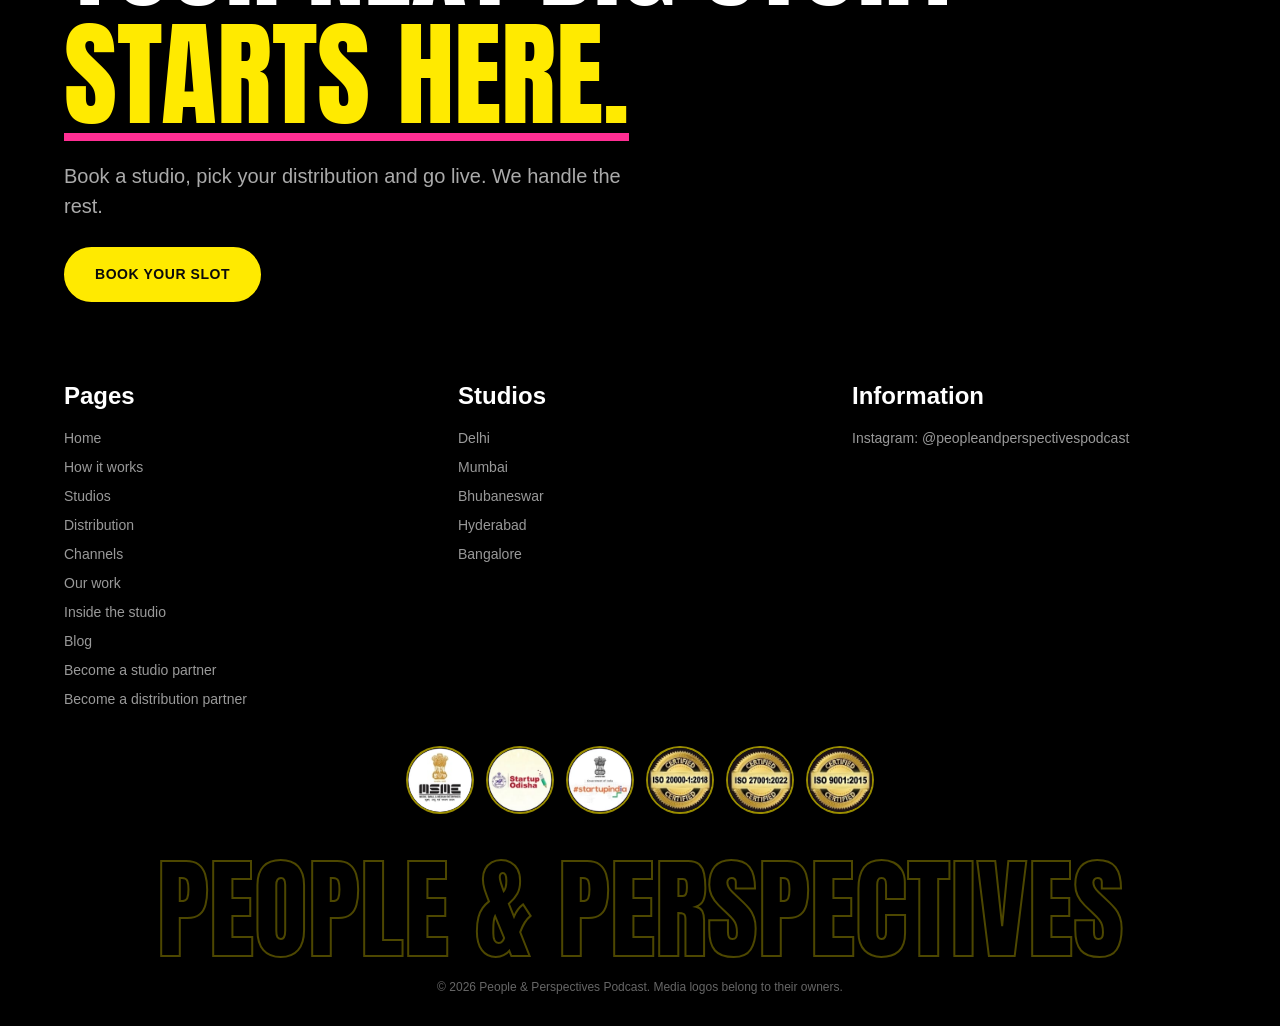
==== commit db02ece3: "Accurate India outline (full claimed boundary) with corrected studio city pins" ====
--- a/index.html
+++ b/index.html
@@ -42,7 +42,7 @@
 <div class="gal"><figure class="g1"><img loading="lazy" src="media_set.jpg" alt="Studio set with the People &amp; Perspectives yellow logo frame"></figure><figure class="g2"><img loading="lazy" src="media_wide.jpg" alt="Wide shot of the studio with cameras and lights"></figure><figure class="g3"><img loading="lazy" src="media_mug.jpg" alt="People &amp; Perspectives podcast mug"></figure></div>
 <div class="vids"><div class="vid"><video muted loop playsinline preload="none" poster="bts1.jpg" data-src="bts1.mp4"></video></div><div class="vid"><video muted loop playsinline preload="none" poster="bts2.jpg" data-src="bts2.mp4"></video></div><div class="vid"><video muted loop playsinline preload="none" poster="bts3.jpg" data-src="bts3.mp4"></video></div><div class="vid"><video muted loop playsinline preload="none" poster="bts4.jpg" data-src="bts4.mp4"></video></div><div class="vid"><video muted loop playsinline preload="none" poster="bts5.jpg" data-src="bts5.mp4"></video></div><div class="vid"><video muted loop playsinline preload="none" poster="bts6.jpg" data-src="bts6.mp4"></video></div></div><div class="shots"><figure><img loading="lazy" src="shot1.jpg" alt="On set at a People &amp; Perspectives shoot"></figure><figure><img loading="lazy" src="shot2.jpg" alt="On set at a People &amp; Perspectives shoot"></figure><figure><img loading="lazy" src="shot3.jpg" alt="On set at a People &amp; Perspectives shoot"></figure><figure><img loading="lazy" src="shot4.jpg" alt="On set at a People &amp; Perspectives shoot"></figure><figure><img loading="lazy" src="shot5.jpg" alt="On set at a People &amp; Perspectives shoot"></figure><figure><img loading="lazy" src="shot6.jpg" alt="On set at a People &amp; Perspectives shoot"></figure><figure><img loading="lazy" src="shot7.jpg" alt="On set at a People &amp; Perspectives shoot"></figure></div></section><section id="how" class="reveal"><h2>How it works</h2><div class="flow"><article class="step tilt" style="--c:#FF2E93;--d:0.0s"><span class="num">01</span><h3>Book your slot</h3><p>Pick a date that works for you.</p></article><article class="step tilt" style="--c:#00E5FF;--d:0.12s"><span class="num">02</span><h3>Choose the partnered studio</h3><p>Delhi, Mumbai, Bhubaneswar, Hyderabad or Bangalore.</p></article><article class="step tilt" style="--c:#FF7A00;--d:0.24s"><span class="num">03</span><h3>Select video distribution</h3><p>Choose your video distribution channel or partner: ANI, ABP, Hindustan Times, Zee and more.</p></article><article class="step tilt" style="--c:#9B5CFF;--d:0.36s"><span class="num">04</span><h3>Pick press release sites</h3><p>Choose where your podcast press release goes: ANI, Zee5, Forbes and more.</p></article><article class="step tilt" style="--c:#2BD66B;--d:0.48s"><span class="num">05</span><h3>Audio goes everywhere</h3><p>Your audio podcast is distributed across Apple Podcasts, Spotify and more.</p></article><article class="step tilt" style="--c:#FFEA00;--d:0.6s"><span class="num">06</span><h3>Amplified on social</h3><p>Pushed through the People &amp; Perspectives social handles and partner handles.</p></article><article class="step tilt" style="--c:#FF2E93;--d:0.72s"><span class="num">07</span><h3>Optional: clipping network</h3><p>Extend your reach through 100s of clipping partners, influencers and paparazzi channels.</p></article></div><div class="center"><a href="/book/" class="btn">Book your slot</a></div></section>
 <section id="studios" class="reveal"><h2>Studios across India</h2>
-  <div class="mapwrap"><svg viewBox="0 0 620 620" class="map" role="img" aria-label="Map of India with studio cities"><polygon points="150.0,20 200,50.0 240,70.0 230.0,110.0 260,150.0 280,160 270.0,184.0 340,210.0 420,220 430.0,230.0 450.0,224.0 500,224.0 560,196.0 600,200 580,220 560,240 550.0,280 530.0,310.0 510.0,320 500,280 460,256.0 440,240 440,320 400,330.0 390.0,360 360,370.0 310.0,420 264.0,450.0 264.0,500 256.0,550.0 230.0,590.0 210.0,600 190.0,570.0 170.0,520 150.0,470.0 130.0,430.0 116.0,380 116.0,340 100,340 70.0,344.0 40,314.0 70.0,300 24.0,286.0 60,274.0 80,260 70.0,220 100,190.0 140,140 156.0,110.0 130.0,70.0" fill="#FFEA00" stroke="#000" stroke-width="4" stroke-linejoin="round"/><path class="route" d="M204.0,188.0 L118.0,378.0"/><path class="route" d="M204.0,188.0 L230.0,412.0"/><path class="route" d="M204.0,188.0 L376.0,354.0"/><path class="route" d="M118.0,378.0 L230.0,412.0"/><path class="route" d="M230.0,412.0 L212.0,500.6"/><path class="route" d="M230.0,412.0 L376.0,354.0"/><path class="route" d="M118.0,378.0 L212.0,500.6"/><g class="pin"><circle cx="204.0" cy="188.0" r="22" fill="#FF2E93" opacity=".3" class="pulse"/><circle cx="204.0" cy="188.0" r="9" fill="#FF2E93" stroke="#000" stroke-width="3"/><text x="222.0" y="194.0" text-anchor="start" class="pl">Delhi</text></g><g class="pin"><circle cx="118.0" cy="378.0" r="22" fill="#00E5FF" opacity=".3" class="pulse"/><circle cx="118.0" cy="378.0" r="9" fill="#00E5FF" stroke="#000" stroke-width="3"/><text x="100.0" y="384.0" text-anchor="end" class="pl">Mumbai</text></g><g class="pin"><circle cx="376.0" cy="354.0" r="22" fill="#FF7A00" opacity=".3" class="pulse"/><circle cx="376.0" cy="354.0" r="9" fill="#FF7A00" stroke="#000" stroke-width="3"/><text x="394.0" y="360.0" text-anchor="start" class="pl">Bhubaneswar</text></g><g class="pin"><circle cx="230.0" cy="412.0" r="22" fill="#9B5CFF" opacity=".3" class="pulse"/><circle cx="230.0" cy="412.0" r="9" fill="#9B5CFF" stroke="#000" stroke-width="3"/><text x="248.0" y="418.0" text-anchor="start" class="pl">Hyderabad</text></g><g class="pin"><circle cx="212.0" cy="500.6" r="22" fill="#2BD66B" opacity=".3" class="pulse"/><circle cx="212.0" cy="500.6" r="9" fill="#2BD66B" stroke="#000" stroke-width="3"/><text x="230.0" y="506.6" text-anchor="start" class="pl">Bangalore</text></g></svg><div class="cities">
+  <div class="mapwrap"><svg viewBox="0 0 620 620" class="map" role="img" aria-label="Map of India with studio cities"><polygon points="217.9,61.1 220.9,61.7 223.1,60.4 224.8,61.6 225.2,59.8 229.0,59.8 230.6,56.8 240.0,53.8 241.2,51.9 244.3,52.8 250.3,51.5 252.2,54.0 254.0,53.4 256.3,58.2 261.2,58.8 262.4,62.3 264.9,59.4 268.3,61.1 266.2,64.0 264.9,72.4 262.5,76.2 257.6,77.7 257.1,80.7 252.8,81.0 254.5,85.2 251.3,87.6 251.0,89.6 242.0,90.2 245.2,97.1 242.2,97.1 242.8,101.7 246.4,105.5 247.7,104.5 251.0,105.5 249.7,109.0 253.5,113.6 253.4,115.3 251.0,118.3 248.7,117.6 246.1,119.2 245.6,121.2 243.2,121.9 240.0,119.1 239.3,114.9 233.3,118.2 234.9,123.0 240.0,128.5 238.6,132.3 241.1,135.9 239.0,137.9 240.3,139.2 240.0,141.7 242.0,142.1 245.6,138.9 251.3,147.2 254.4,148.8 259.0,148.2 265.5,152.4 265.1,155.7 271.9,157.9 279.6,162.9 277.2,162.6 274.4,166.8 267.7,171.8 268.7,174.1 265.6,177.7 266.9,180.4 266.1,183.5 264.0,184.1 263.6,189.7 270.4,194.9 270.4,192.4 282.5,198.6 284.3,202.9 286.6,202.4 294.4,208.3 297.4,207.1 303.8,211.5 308.7,210.9 309.2,215.1 316.4,216.0 319.3,218.5 320.6,215.6 329.0,218.0 328.6,216.2 331.7,216.5 333.8,214.8 336.4,217.4 342.4,218.7 342.5,223.9 348.1,225.6 349.2,227.6 352.1,227.4 352.3,229.4 361.1,228.1 361.6,231.5 363.6,233.2 366.7,231.3 372.3,232.2 379.0,236.0 384.9,232.8 385.4,235.5 389.8,237.4 391.6,235.7 394.4,236.8 399.3,234.8 401.3,237.2 404.5,229.9 403.6,225.1 401.0,222.5 402.0,215.3 404.7,209.6 403.3,207.1 412.3,203.3 415.9,205.3 416.7,208.3 414.6,213.9 417.2,219.2 414.3,222.1 416.5,222.7 416.5,225.9 417.4,225.0 421.0,228.4 425.3,227.5 429.9,229.0 429.6,230.1 433.8,230.6 439.3,229.3 443.0,226.7 448.6,229.3 466.1,228.5 469.3,226.4 472.5,227.6 473.3,225.5 471.7,221.6 473.3,219.3 471.5,215.6 465.1,215.5 463.5,212.7 464.9,210.2 469.9,211.0 475.5,207.7 476.8,209.4 479.4,209.1 483.7,206.2 482.9,202.9 487.3,201.6 493.5,194.8 496.1,192.8 501.3,192.6 506.4,190.2 512.2,186.2 511.3,183.4 517.6,180.4 520.5,182.9 528.2,184.9 531.3,182.6 532.7,183.5 534.4,181.7 536.5,182.1 537.7,179.7 542.1,178.9 546.4,182.6 544.4,185.5 546.9,184.1 552.2,191.4 548.2,195.8 549.9,197.3 549.8,195.1 553.6,193.8 557.4,198.8 560.8,198.6 564.9,201.6 564.2,204.4 565.4,205.2 564.4,207.8 563.1,207.4 556.7,213.0 556.9,216.1 561.0,223.0 556.5,221.4 556.6,219.9 553.5,217.7 545.2,219.5 531.1,230.7 526.2,232.3 524.8,235.4 526.0,236.9 525.7,242.2 526.9,242.8 524.2,245.5 524.4,248.9 521.9,252.5 517.2,255.8 516.2,259.3 519.1,261.0 518.6,264.7 513.1,273.6 508.9,285.7 502.8,284.1 501.9,282.6 497.5,283.8 494.4,281.2 496.3,288.9 495.4,299.4 493.8,301.9 490.9,301.2 490.5,311.2 492.2,316.3 491.3,317.9 489.3,317.5 488.6,321.7 487.8,320.7 487.0,322.4 486.3,320.1 483.4,318.3 483.1,321.0 481.7,321.7 480.4,308.5 477.7,303.2 477.3,297.5 478.2,297.4 476.1,288.1 475.0,289.4 473.7,287.8 472.0,289.6 470.4,287.9 470.7,292.8 467.0,296.2 468.3,300.2 464.5,303.2 461.0,296.6 461.0,300.8 460.1,300.6 459.3,295.1 456.5,290.2 457.8,284.1 460.3,283.2 460.3,280.7 463.9,281.3 465.3,278.2 467.0,280.0 466.9,278.1 469.5,280.0 469.8,276.2 474.1,274.6 476.4,268.5 475.3,265.3 479.9,265.8 478.6,262.9 472.3,259.8 464.9,261.0 458.4,259.5 444.1,260.6 433.3,257.7 434.1,251.4 433.0,247.7 434.2,245.2 430.6,239.5 429.1,241.1 430.1,242.9 428.8,244.7 426.1,243.2 425.0,244.0 421.4,241.5 420.3,236.5 418.0,235.3 417.1,236.3 419.6,239.5 416.9,238.6 416.0,239.7 415.1,238.2 413.1,239.1 414.3,237.4 408.2,232.0 407.1,234.9 409.7,235.2 410.4,237.2 404.3,241.3 403.0,247.4 405.9,247.8 410.7,253.6 415.4,253.3 415.9,256.4 418.9,258.3 417.4,260.2 409.0,259.4 408.2,264.5 407.0,265.9 405.1,264.2 403.7,264.7 404.3,266.1 401.4,269.9 407.2,275.4 414.1,277.3 413.5,280.4 414.7,283.1 411.3,285.4 411.0,289.5 415.2,292.4 413.8,297.1 418.6,297.9 416.0,301.8 418.2,305.0 417.7,310.6 420.4,318.4 419.9,322.2 418.6,323.2 420.2,328.6 417.1,328.3 415.8,325.7 416.4,328.3 413.7,327.3 414.7,321.0 412.5,319.8 411.1,324.4 410.4,322.4 409.2,323.3 409.2,328.6 408.6,326.8 408.4,329.1 408.3,326.8 406.1,326.6 405.7,329.9 404.0,322.0 405.0,319.2 404.2,317.6 401.5,317.2 404.6,319.3 397.7,327.2 385.4,330.3 382.2,334.1 380.8,337.9 383.3,344.2 381.4,344.9 384.9,346.1 379.1,349.6 378.8,352.3 379.9,352.8 378.2,354.3 380.2,353.2 375.5,356.2 372.9,360.6 371.8,360.2 372.8,360.7 358.5,365.7 349.4,371.8 333.6,392.4 323.5,398.1 317.6,406.4 302.3,416.3 300.6,419.5 302.6,421.2 302.7,418.8 301.1,423.6 302.8,423.2 301.7,425.5 300.7,424.4 301.6,426.3 291.5,431.1 288.5,429.9 283.5,431.5 277.8,442.6 275.9,442.8 275.5,440.2 273.2,439.2 265.7,443.8 262.2,454.8 264.6,465.0 263.5,474.4 267.4,489.5 264.1,505.2 259.2,513.4 257.1,520.5 258.2,526.3 257.2,526.3 258.5,526.9 258.8,530.2 259.1,547.2 251.9,546.3 252.9,546.8 248.6,548.3 248.4,552.2 243.4,559.2 242.3,563.3 243.4,565.7 247.0,566.8 232.8,570.4 229.5,573.9 227.6,584.2 218.5,590.0 214.4,589.1 208.5,584.1 200.9,574.0 203.1,572.9 200.8,573.3 197.4,564.5 196.1,552.6 195.1,552.6 190.6,537.1 189.8,537.7 189.1,531.3 183.3,519.9 177.1,513.5 170.8,498.1 168.6,488.4 168.9,482.6 165.4,475.8 163.9,470.3 165.2,470.9 163.7,469.9 162.9,464.9 162.1,465.8 161.3,461.9 158.0,460.2 159.3,459.3 155.0,454.7 154.7,450.3 152.7,448.4 154.4,448.1 151.7,445.0 152.7,443.8 151.7,444.4 146.9,436.1 145.4,429.7 147.0,429.1 145.5,429.4 144.5,427.2 146.6,427.4 144.5,425.6 145.9,425.7 144.3,423.0 144.7,418.7 143.4,416.9 144.6,417.2 142.3,412.0 144.0,412.3 142.1,410.4 141.4,406.9 142.6,406.5 141.4,406.1 141.2,401.7 139.5,399.5 140.4,398.9 139.3,398.7 137.8,394.2 138.1,393.0 140.7,395.8 140.4,392.3 139.3,393.3 137.5,391.6 137.3,388.3 139.0,389.3 136.4,385.1 136.8,383.0 139.0,384.6 137.3,381.2 140.0,378.9 138.9,378.9 138.6,375.6 138.2,378.5 135.6,381.3 135.2,373.3 137.2,373.7 135.1,372.5 134.6,370.1 136.9,369.1 134.1,368.8 132.9,363.0 134.4,361.0 134.6,354.5 137.2,349.7 136.2,345.6 137.4,345.5 135.2,342.4 136.3,341.2 134.3,340.8 134.1,339.7 136.3,340.0 133.8,339.0 135.1,337.1 132.7,339.1 132.7,336.5 134.4,336.8 131.9,335.0 133.7,331.7 134.7,332.0 132.8,332.0 133.3,331.0 137.5,327.5 130.8,327.8 132.2,323.3 134.5,321.8 130.8,323.3 130.4,320.8 132.1,317.2 134.6,318.0 137.4,316.3 130.8,315.4 129.0,317.4 127.9,314.9 126.4,316.7 126.5,319.5 124.6,320.9 125.9,324.8 124.4,325.0 126.7,328.3 123.1,334.6 123.4,336.7 111.8,343.0 101.0,346.6 89.8,340.1 67.8,315.4 70.3,312.1 69.7,313.8 72.3,313.3 72.9,316.4 77.5,314.7 77.9,313.1 80.5,315.0 81.6,312.3 83.1,313.6 85.8,311.0 88.6,311.2 94.3,302.7 91.5,303.1 90.4,301.0 90.4,302.9 84.6,303.8 81.4,307.1 77.1,306.4 75.2,304.5 72.5,305.1 62.5,298.7 64.0,299.4 61.7,297.5 63.3,296.2 59.5,292.8 59.7,291.4 58.9,292.2 61.0,288.4 65.5,285.0 59.7,287.7 59.0,286.3 57.6,290.7 54.6,289.9 57.5,287.7 54.9,288.1 57.6,283.4 64.7,282.8 65.4,276.8 66.5,278.6 68.0,276.9 69.0,278.4 79.2,277.1 81.8,279.4 86.9,279.4 88.4,277.0 96.3,274.6 96.4,277.9 98.9,278.6 106.0,275.0 103.9,273.7 103.8,271.0 105.5,269.6 102.0,260.5 98.1,255.8 98.0,249.9 91.3,249.7 88.2,245.2 89.5,233.8 83.1,232.7 77.9,229.8 79.2,221.5 93.5,205.2 96.8,205.4 99.4,210.5 101.2,211.2 119.7,206.1 120.2,203.2 124.8,198.2 127.7,191.4 138.0,185.6 143.9,175.0 145.8,168.1 155.9,163.2 154.3,160.0 155.9,158.4 155.2,157.6 157.7,156.8 163.8,148.8 168.6,146.2 165.3,145.1 166.0,140.7 167.9,139.4 164.9,133.9 167.1,130.5 171.8,127.3 178.0,126.6 180.4,124.0 175.7,119.2 168.4,119.0 167.6,116.6 168.7,112.1 167.6,113.9 162.8,113.5 154.7,108.3 149.9,107.1 149.3,91.9 145.9,82.6 146.8,79.0 150.6,78.6 151.6,75.2 156.8,72.9 158.4,67.9 152.0,66.0 151.0,64.1 152.6,60.5 146.2,60.3 144.6,57.7 140.9,56.2 142.4,54.4 131.3,53.8 130.9,47.2 138.3,42.0 140.3,37.7 146.1,36.5 153.7,37.4 150.5,33.9 157.9,34.7 168.7,30.0 172.8,32.9 175.7,31.5 180.8,32.6 181.9,37.1 186.5,36.6 190.8,41.1 203.9,48.1 210.1,55.4 217.8,59.3" fill="#FFEA00" stroke="#000" stroke-width="4" stroke-linejoin="round"/><path class="route" d="M212.5,193.7 L136.8,377.7"/><path class="route" d="M212.5,193.7 L234.9,410.4"/><path class="route" d="M212.5,193.7 L363.2,354.2"/><path class="route" d="M136.8,377.7 L234.9,410.4"/><path class="route" d="M234.9,410.4 L219.3,495.5"/><path class="route" d="M136.8,377.7 L219.3,495.5"/><path class="route" d="M234.9,410.4 L363.2,354.2"/><g class="pin"><circle cx="212.5" cy="193.7" r="22" fill="#FF2E93" opacity=".3" class="pulse"/><circle cx="212.5" cy="193.7" r="9" fill="#FF2E93" stroke="#000" stroke-width="3"/><text x="230.5" y="199.7" text-anchor="start" class="pl">Delhi</text></g><g class="pin"><circle cx="136.8" cy="377.7" r="22" fill="#00E5FF" opacity=".3" class="pulse"/><circle cx="136.8" cy="377.7" r="9" fill="#00E5FF" stroke="#000" stroke-width="3"/><text x="118.8" y="383.7" text-anchor="end" class="pl">Mumbai</text></g><g class="pin"><circle cx="363.2" cy="354.2" r="22" fill="#FF7A00" opacity=".3" class="pulse"/><circle cx="363.2" cy="354.2" r="9" fill="#FF7A00" stroke="#000" stroke-width="3"/><text x="381.2" y="360.2" text-anchor="start" class="pl">Bhubaneswar</text></g><g class="pin"><circle cx="234.9" cy="410.4" r="22" fill="#9B5CFF" opacity=".3" class="pulse"/><circle cx="234.9" cy="410.4" r="9" fill="#9B5CFF" stroke="#000" stroke-width="3"/><text x="252.9" y="416.4" text-anchor="start" class="pl">Hyderabad</text></g><g class="pin"><circle cx="219.3" cy="495.5" r="22" fill="#2BD66B" opacity=".3" class="pulse"/><circle cx="219.3" cy="495.5" r="9" fill="#2BD66B" stroke="#000" stroke-width="3"/><text x="237.3" y="501.5" text-anchor="start" class="pl">Bangalore</text></g></svg><div class="cities">
    <p>Walk into a partnered studio in any of these cities.</p>
    <ul><li style="--c:#FF2E93">Delhi</li><li style="--c:#00E5FF">Mumbai</li><li style="--c:#FF7A00">Bhubaneswar</li><li style="--c:#9B5CFF">Hyderabad</li><li style="--c:#2BD66B">Bangalore</li></ul>
    <a href="/book/" class="btn">Book your slot</a></div></div></section>
@@ -53,7 +53,7 @@
 <div class="lrow"><div class="ltrack ptrack"><div class="pc" style="--c:#FFEA00"><div class="pimg"><img loading="lazy" src="clients/madhuri.webp" alt="Madhuri Bondre"></div><div class="pin"><span class="ptag">Femina</span><b>Madhuri Bondre</b><small>Life Coach, Money Mindset Coach, Manifestation Mentor, Author and Founder of Energy &amp; Vibrations</small></div></div><div class="pc" style="--c:#FF2E93"><div class="pimg"><img loading="lazy" src="clients/shruti.webp" alt="Shruti Dawar"></div><div class="pin"><span class="ptag">Femina</span><b>Shruti Dawar</b><small>Founder and Creative Director of Stone Story</small></div></div><div class="pc" style="--c:#00E5FF"><div class="pimg"><img loading="lazy" src="clients/aakriti.webp" alt="Aakriti Periwal"></div><div class="pin"><span class="ptag">Femina</span><b>Aakriti Periwal</b><small>Founder &amp; CEO of Unireach Consulting and Director at Jayshree Periwal International School</small></div></div><div class="pc" style="--c:#9B5CFF"><div class="pimg"><img loading="lazy" src="clients/parul.webp" alt="Parul Singhal"></div><div class="pin"><span class="ptag">Femina</span><b>Parul Singhal</b><small>Parenting &amp; Wellness Coach, Founder of Parenting Shastra</small></div></div><div class="pc" style="--c:#FF7A00"><div class="pimg"><img loading="lazy" src="clients/zarine.webp" alt="Dr. Zarine Manchanda"></div><div class="pin"><span class="ptag">Femina</span><b>Dr. Zarine Manchanda</b><small>Founder &amp; CEO, Zarine Manchanda Company and Foundation</small></div></div><div class="pc" style="--c:#FFEA00"><div class="pimg"><img loading="lazy" src="clients/rima.webp" alt="Rima Bhandari"></div><div class="pin"><span class="ptag">Femina</span><b>Rima Bhandari</b><small>Energy Healer, Coach, Author &amp; TEDx Speaker</small></div></div><div class="pc" style="--c:#FF2E93"><div class="pimg"><img loading="lazy" src="clients/shalinee.webp" alt="Shalinee Fernandez"></div><div class="pin"><span class="ptag">Femina</span><b>Shalinee Fernandez</b><small>Vice-President General Counsel, YTY Group (Indorama Corporation)</small></div></div><div class="pc" style="--c:#00E5FF"><div class="pimg"><img loading="lazy" src="clients/neera.webp" alt="Neera Paritosh"></div><div class="pin"><span class="ptag">Femina</span><b>Neera Paritosh</b><small>Author, Life Coach, Speaker &amp; Digital Creator</small></div></div><div class="pc" style="--c:#9B5CFF"><div class="pimg"><img loading="lazy" src="clients/niraj.webp" alt="Dr. Niraj Srivastava"></div><div class="pin"><span class="ptag">Times of India, Allahabad Times</span><b>Dr. Niraj Srivastava</b><small>Author, Educator, Speaker &amp; Literary Leader</small></div></div><div class="pc" style="--c:#FF7A00"><div class="pimg"><img loading="lazy" src="clients/kavita.webp" alt="Kavita S"></div><div class="pin"><span class="ptag">Femina</span><b>Kavita S</b><small>Mrs. India 2025 Winner</small></div></div><div class="pc" style="--c:#FFEA00"><div class="pimg"><img loading="lazy" src="clients/madhuri.webp" alt="Madhuri Bondre"></div><div class="pin"><span class="ptag">Femina</span><b>Madhuri Bondre</b><small>Life Coach, Money Mindset Coach, Manifestation Mentor, Author and Founder of Energy &amp; Vibrations</small></div></div><div class="pc" style="--c:#FF2E93"><div class="pimg"><img loading="lazy" src="clients/shruti.webp" alt="Shruti Dawar"></div><div class="pin"><span class="ptag">Femina</span><b>Shruti Dawar</b><small>Founder and Creative Director of Stone Story</small></div></div><div class="pc" style="--c:#00E5FF"><div class="pimg"><img loading="lazy" src="clients/aakriti.webp" alt="Aakriti Periwal"></div><div class="pin"><span class="ptag">Femina</span><b>Aakriti Periwal</b><small>Founder &amp; CEO of Unireach Consulting and Director at Jayshree Periwal International School</small></div></div><div class="pc" style="--c:#9B5CFF"><div class="pimg"><img loading="lazy" src="clients/parul.webp" alt="Parul Singhal"></div><div class="pin"><span class="ptag">Femina</span><b>Parul Singhal</b><small>Parenting &amp; Wellness Coach, Founder of Parenting Shastra</small></div></div><div class="pc" style="--c:#FF7A00"><div class="pimg"><img loading="lazy" src="clients/zarine.webp" alt="Dr. Zarine Manchanda"></div><div class="pin"><span class="ptag">Femina</span><b>Dr. Zarine Manchanda</b><small>Founder &amp; CEO, Zarine Manchanda Company and Foundation</small></div></div><div class="pc" style="--c:#FFEA00"><div class="pimg"><img loading="lazy" src="clients/rima.webp" alt="Rima Bhandari"></div><div class="pin"><span class="ptag">Femina</span><b>Rima Bhandari</b><small>Energy Healer, Coach, Author &amp; TEDx Speaker</small></div></div><div class="pc" style="--c:#FF2E93"><div class="pimg"><img loading="lazy" src="clients/shalinee.webp" alt="Shalinee Fernandez"></div><div class="pin"><span class="ptag">Femina</span><b>Shalinee Fernandez</b><small>Vice-President General Counsel, YTY Group (Indorama Corporation)</small></div></div><div class="pc" style="--c:#00E5FF"><div class="pimg"><img loading="lazy" src="clients/neera.webp" alt="Neera Paritosh"></div><div class="pin"><span class="ptag">Femina</span><b>Neera Paritosh</b><small>Author, Life Coach, Speaker &amp; Digital Creator</small></div></div><div class="pc" style="--c:#9B5CFF"><div class="pimg"><img loading="lazy" src="clients/niraj.webp" alt="Dr. Niraj Srivastava"></div><div class="pin"><span class="ptag">Times of India, Allahabad Times</span><b>Dr. Niraj Srivastava</b><small>Author, Educator, Speaker &amp; Literary Leader</small></div></div><div class="pc" style="--c:#FF7A00"><div class="pimg"><img loading="lazy" src="clients/kavita.webp" alt="Kavita S"></div><div class="pin"><span class="ptag">Femina</span><b>Kavita S</b><small>Mrs. India 2025 Winner</small></div></div></div></div>
 <div class="wide3"><figure class="wf"><img loading="lazy" src="clients/influential.webp" alt="India's Most Influential Personalities: Vaishali Karad, Madhuri Bondre, Neera Paritosh, Shruti Dawar, Parul Singhal"><figcaption>India's Most Influential Personalities</figcaption></figure><figure class="wf"><img loading="lazy" src="clients/astro1.webp" alt="India's Top 3 Vedic Astrologers: Sundeep Kochar, Dr. Neelu Kumaar, Dr. Sohini Sastri"><figcaption>India's Top 3 Vedic Astrologers</figcaption></figure><figure class="wf"><img loading="lazy" src="clients/astro2.webp" alt="India's Top 3 Most Trusted Astrologers in 2026: Sundeep Kochar, Acharya Indu Prakash, Dr. Sohini Sastri"><figcaption>India's Top 3 Most Trusted Astrologers in 2026</figcaption></figure><figure class="wf"><img loading="lazy" src="clients/doctors.webp" alt="India's Healthcare Heroes: eight doctors featured for Doctors' Day"><figcaption>India's Healthcare Heroes, Doctors' Day feature</figcaption></figure></div></section>
 <section id="partner" class="reveal paper"><h2>Partner with us</h2><p class="sub">Run a studio or a channel? Grow with People &amp; Perspectives.</p><div class="pgrid2"><a class="pt" href="/studio-partner/" style="--c:#FFEA00"><b>Become a studio partner</b><span>List your studio, get assigned shoots and upload deliverables to clients.</span><i>Apply →</i></a><a class="pt" href="/distribution-partner/" style="--c:#FF2E93"><b>Become a distribution partner</b><span>Paps, influencers, clippers, media channels, YouTubers and podcasters.</span><i>Apply →</i></a></div></section>
-<section id="collage" class="reveal"><h2>Your story, everywhere</h2><p class="sub">One shoot. Video, press, audio and social, all moving together.</p><div class="collage"><div class="tile pic w2 h2"><img loading="lazy" src="media_wide.jpg" alt=""><span>Shoot</span></div><div class="tile logo " style="--c:#fff"><img src="logos/n_ndtv.svg" alt="NDTV"></div><div class="tile txt " style="--c:#FF2E93"><b>VIDEO</b><small>Networks</small></div><div class="tile pic h2"><img loading="lazy" src="faces/guest1.jpg" alt=""></div><div class="tile logo " style="--c:#000"><img src="logos/new_zee5-official-logo.jpeg" alt="Zee5"></div><div class="tile pic "><img loading="lazy" src="shot4.jpg" alt=""></div><div class="tile txt " style="--c:#00E5FF"><b>PRESS</b><small>Wires and media</small></div><div class="tile logo w2" style="--c:#fff"><img src="logos/new_forbes_logo.svg" alt="Forbes"></div><div class="tile txt h2" style="--c:#2BD66B"><b>AUDIO</b><small>Apple, Spotify and more</small></div><div class="tile pic w2"><img loading="lazy" src="media_set.jpg" alt=""><span>Studio</span></div><div class="tile logo " style="--c:#fff"><img src="logos/new_abp_news_logo.svg" alt="ABP News"></div><div class="tile pic "><img loading="lazy" src="shot2.jpg" alt=""></div><div class="tile logo " style="--c:#fff"><img src="logos/n_ht.svg" alt="Hindustan Times"></div><div class="tile txt " style="--c:#FF7A00"><b>SOCIAL</b><small>P&amp;P and partner handles</small></div><div class="tile pic h2"><img loading="lazy" src="faces/guest2.jpg" alt=""></div><div class="tile logo " style="--c:#0a0a0a"><img src="logos/new_ani-logo.png" alt="ANI"></div><div class="tile txt w2" style="--c:#9B5CFF"><b>CLIPS</b><small>100s of clipping partners</small></div><div class="tile logo " style="--c:#fff"><img src="logos/n_toi.svg" alt="Times of India"></div><div class="tile pic "><img loading="lazy" src="shot7.jpg" alt=""></div><div class="tile logo " style="--c:#fff"><img src="logos/n_zeenews.svg" alt="Zee News"></div></div></section><section id="audio" class="reveal"><h2>Audio + social amplification</h2><div class="badges"><span style="--c:#2BD66B">Apple Podcasts</span><span style="--c:#00E5FF">Spotify</span><span style="--c:#FF7A00">+ more audio apps</span><span style="--c:#FF2E93">P&amp;P social handles</span><span style="--c:#9B5CFF">Partner handles</span><span style="--c:#FFEA00">Clipping partners</span></div></section><section id="faces" class="reveal"><h2>Our guests</h2><p class="sub">Real conversations, real people. Your seat is next.</p><div class="fgrid fg5"><figure class="face" style="--c:#FF2E93"><div class="ph"><img loading="lazy" src="faces/guest1.jpg" alt="Masarrat A. Shah"></div><figcaption><b>Masarrat A. Shah</b><span>TEDx Speaker and Author</span></figcaption></figure><figure class="face" style="--c:#00E5FF"><div class="ph"><img loading="lazy" src="faces/guest2.jpg" alt="Neera Paritosh"></div><figcaption><b>Neera Paritosh</b><span>Teacher | Author | International life coach</span></figcaption></figure><figure class="face" style="--c:#FFEA00"><div class="ph"><img loading="lazy" src="faces/guest3.jpg" alt="Dr. Neha Sachde"></div><figcaption><b>Dr. Neha Sachde</b><span>MD | Gold Medalist | Aesthetic Strategist</span></figcaption></figure><figure class="face" style="--c:#9B5CFF"><div class="ph"><img loading="lazy" src="faces/guest4.jpg" alt="Geetika Anand Gupta"></div><figcaption><b>Geetika Anand Gupta</b><span>CMO, Kouzina Food Tech &amp; Co-founder, MOPP Foods</span></figcaption></figure><figure class="face" style="--c:#00E676"><div class="ph"><img loading="lazy" src="faces/guest5.jpg" alt="Niradananda Nanda"></div><figcaption><b>Niradananda Nanda</b><span>Founder, Vumi Amrapalli</span></figcaption></figure></div></section>
+<section id="collage" class="reveal"><h2>Your story, everywhere</h2><p class="sub">One shoot. Video, press, audio and social, all moving together.</p><div class="collage"><div class="tile pic w2 h2"><img loading="lazy" src="media_wide.jpg" alt=""><span>Shoot</span></div><div class="tile logo " style="--c:#fff"><img src="logos/n_ndtv.svg" alt="NDTV"></div><div class="tile txt " style="--c:#FF2E93"><b>VIDEO</b><small>Networks</small></div><div class="tile pic h2"><img loading="lazy" src="faces/guest1.jpg" alt=""></div><div class="tile logo " style="--c:#000"><img src="logos/new_zee5-official-logo.jpeg" alt="Zee5"></div><div class="tile pic "><img loading="lazy" src="shot4.jpg" alt=""></div><div class="tile txt " style="--c:#00E5FF"><b>PRESS</b><small>Wires and media</small></div><div class="tile logo w2" style="--c:#fff"><img src="logos/new_forbes_logo.svg" alt="Forbes"></div><div class="tile txt h2" style="--c:#2BD66B"><b>AUDIO</b><small>Apple, Spotify and more</small></div><div class="tile pic w2"><img loading="lazy" src="media_set.jpg" alt=""><span>Studio</span></div><div class="tile logo " style="--c:#fff"><img src="logos/new_abp_news_logo.svg" alt="ABP News"></div><div class="tile pic "><img loading="lazy" src="shot2.jpg" alt=""></div><div class="tile logo " style="--c:#fff"><img src="logos/n_ht.svg" alt="Hindustan Times"></div><div class="tile txt " style="--c:#FF7A00"><b>SOCIAL</b><small>P&amp;P and partner handles</small></div><div class="tile pic h2"><img loading="lazy" src="faces/guest2.jpg" alt=""></div><div class="tile logo " style="--c:#0a0a0a"><img src="logos/ani.svg" alt="ANI"></div><div class="tile txt w2" style="--c:#9B5CFF"><b>CLIPS</b><small>100s of clipping partners</small></div><div class="tile logo " style="--c:#fff"><img src="logos/n_toi.svg" alt="Times of India"></div><div class="tile pic "><img loading="lazy" src="shot7.jpg" alt=""></div><div class="tile logo " style="--c:#fff"><img src="logos/n_zeenews.svg" alt="Zee News"></div></div></section><section id="audio" class="reveal"><h2>Audio + social amplification</h2><div class="badges"><span style="--c:#2BD66B">Apple Podcasts</span><span style="--c:#00E5FF">Spotify</span><span style="--c:#FF7A00">+ more audio apps</span><span style="--c:#FF2E93">P&amp;P social handles</span><span style="--c:#9B5CFF">Partner handles</span><span style="--c:#FFEA00">Clipping partners</span></div></section><section id="faces" class="reveal"><h2>Our guests</h2><p class="sub">Real conversations, real people. Your seat is next.</p><div class="fgrid fg5"><figure class="face" style="--c:#FF2E93"><div class="ph"><img loading="lazy" src="faces/guest1.jpg" alt="Masarrat A. Shah"></div><figcaption><b>Masarrat A. Shah</b><span>TEDx Speaker and Author</span></figcaption></figure><figure class="face" style="--c:#00E5FF"><div class="ph"><img loading="lazy" src="faces/guest2.jpg" alt="Neera Paritosh"></div><figcaption><b>Neera Paritosh</b><span>Teacher | Author | International life coach</span></figcaption></figure><figure class="face" style="--c:#FFEA00"><div class="ph"><img loading="lazy" src="faces/guest3.jpg" alt="Dr. Neha Sachde"></div><figcaption><b>Dr. Neha Sachde</b><span>MD | Gold Medalist | Aesthetic Strategist</span></figcaption></figure><figure class="face" style="--c:#9B5CFF"><div class="ph"><img loading="lazy" src="faces/guest4.jpg" alt="Geetika Anand Gupta"></div><figcaption><b>Geetika Anand Gupta</b><span>CMO, Kouzina Food Tech &amp; Co-founder, MOPP Foods</span></figcaption></figure><figure class="face" style="--c:#00E676"><div class="ph"><img loading="lazy" src="faces/guest5.jpg" alt="Niradananda Nanda"></div><figcaption><b>Niradananda Nanda</b><span>Founder, Vumi Amrapalli</span></figcaption></figure></div></section>
 <section id="certs" class="reveal"><h2>Certifications &amp; registrations</h2><p class="sub">Recognised and registered, so your story is in safe hands.</p><div class="certs"><div class="cert"><img loading="lazy" src="logos/cert_msme.png" alt="MSME"><span>MSME</span></div><div class="cert"><img loading="lazy" src="logos/cert_odisha.png" alt="Startup Odisha"><span>Startup Odisha</span></div><div class="cert"><img loading="lazy" src="logos/cert_startupindia.png" alt="Startup India"><span>Startup India</span></div><div class="cert"><img loading="lazy" src="logos/cert_iso20000.png" alt="ISO 20000-1:2018"><span>ISO 20000-1:2018</span></div><div class="cert"><img loading="lazy" src="logos/cert_iso27001.png" alt="ISO 27001:2022"><span>ISO 27001:2022</span></div><div class="cert"><img loading="lazy" src="logos/cert_iso9001.png" alt="ISO 9001:2015"><span>ISO 9001:2015</span></div></div></section><section id="contact" class="contact reveal"><h2>Ready to be on the mic?</h2><p>Tell us your city and your idea. We will set up your shoot.</p><a class="btn" href="https://www.instagram.com/peopleandperspectivespodcast" target="_blank" rel="noopener">Message us on Instagram</a></section>
 <footer class="foot">
 <div class="fcta"><h2 class="fh">Your next big story<br><span>starts here.</span></h2><p class="ftag">Book a studio, pick your distribution and go live. We handle the rest.</p><a class="btn" href="/book/">Book your slot</a></div>
@@ -61,5 +61,5 @@
 <div><h4>Studios</h4><span>Delhi</span><span>Mumbai</span><span>Bhubaneswar</span><span>Hyderabad</span><span>Bangalore</span></div>
 <div><h4>Information</h4><a href="https://www.instagram.com/peopleandperspectivespodcast" target="_blank" rel="noopener">Instagram: @peopleandperspectivespodcast</a></div></div>
 <div class="fcerts"><img src="logos/cert_msme.png" alt="MSME" title="MSME"><img src="logos/cert_odisha.png" alt="Startup Odisha" title="Startup Odisha"><img src="logos/cert_startupindia.png" alt="Startup India" title="Startup India"><img src="logos/cert_iso20000.png" alt="ISO 20000-1:2018" title="ISO 20000-1:2018"><img src="logos/cert_iso27001.png" alt="ISO 27001:2022" title="ISO 27001:2022"><img src="logos/cert_iso9001.png" alt="ISO 9001:2015" title="ISO 9001:2015"></div><div class="wm" aria-hidden="true">PEOPLE &amp; PERSPECTIVES</div>
-<p class="legal">© <span id="yr"></span> People &amp; Perspectives Podcast. Media logos belong to their owners. ANI logo: Sanchit scaledesk, CC BY-SA 4.0, via Wikimedia Commons.</p></footer>
+<p class="legal">© <span id="yr"></span> People &amp; Perspectives Podcast. Media logos belong to their owners.</p></footer>
 <script src="script.js"></script><script src="/channels.js"></script></body></html>
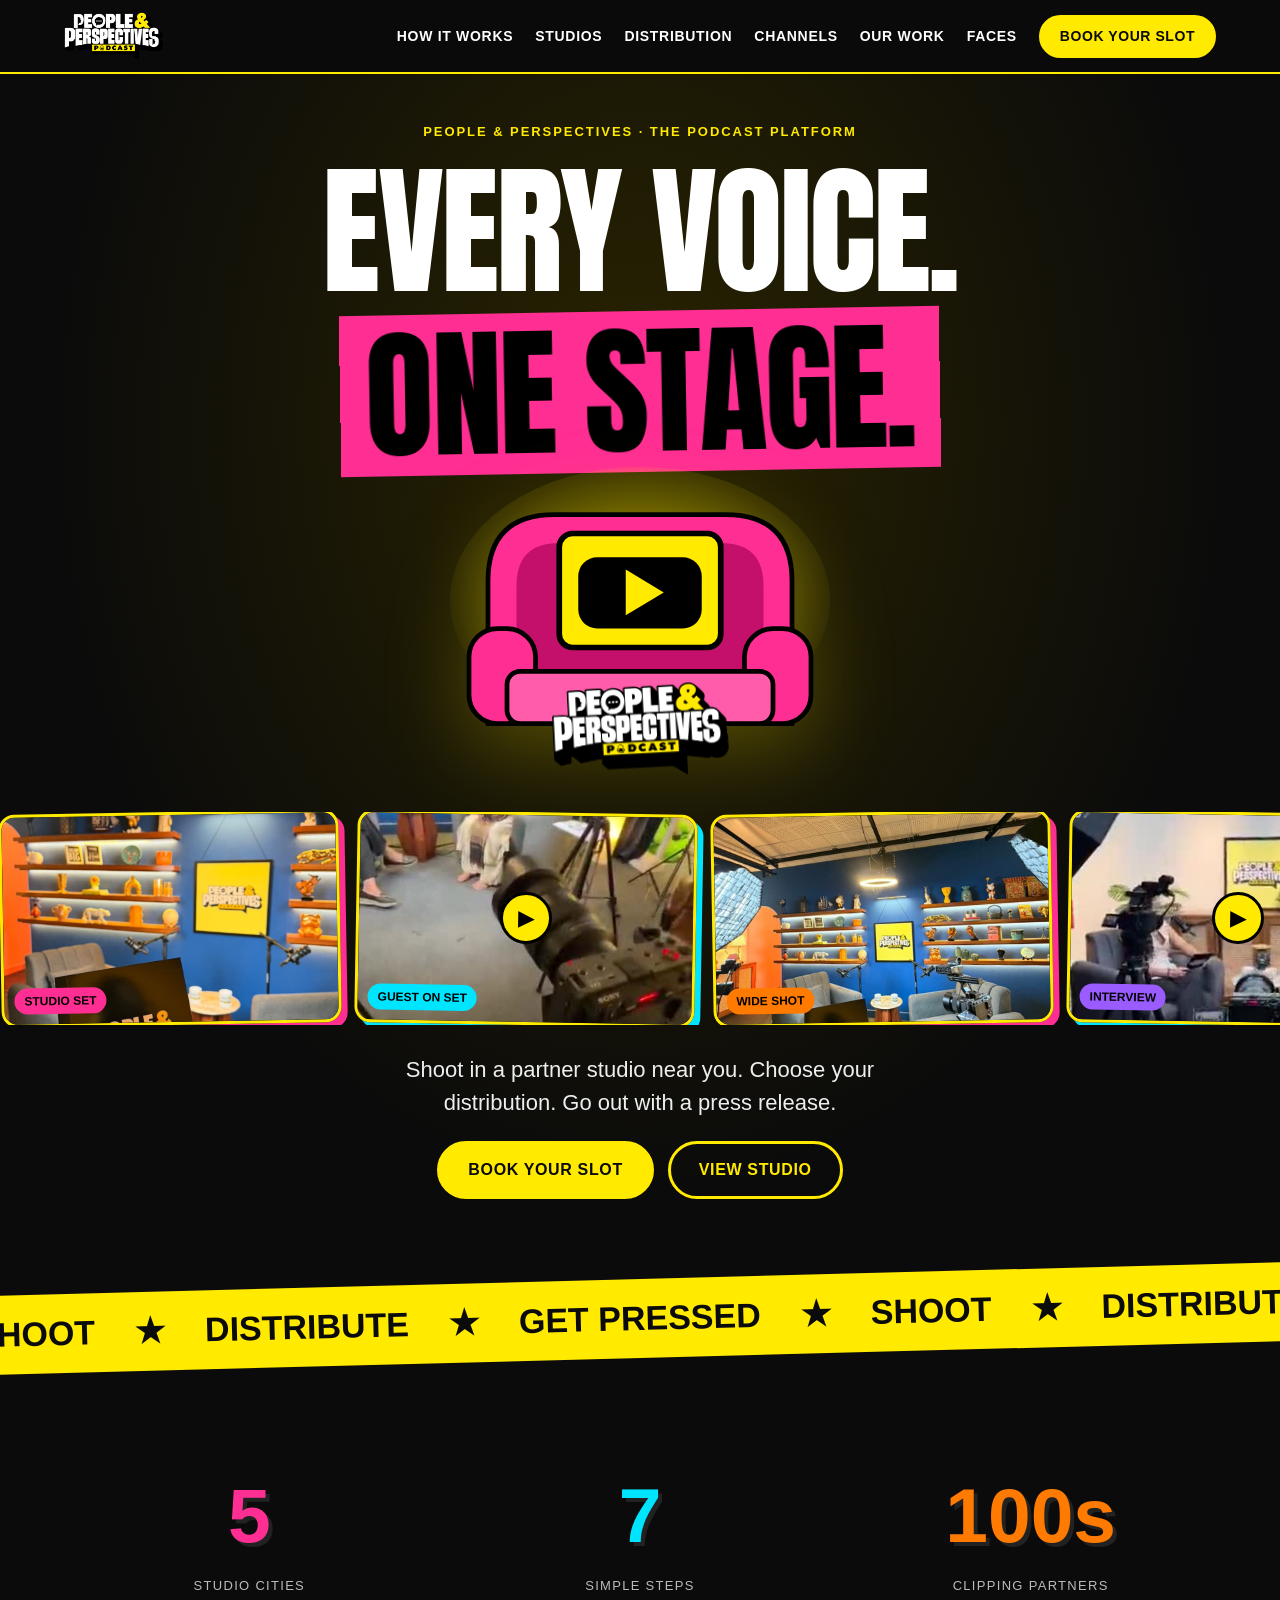
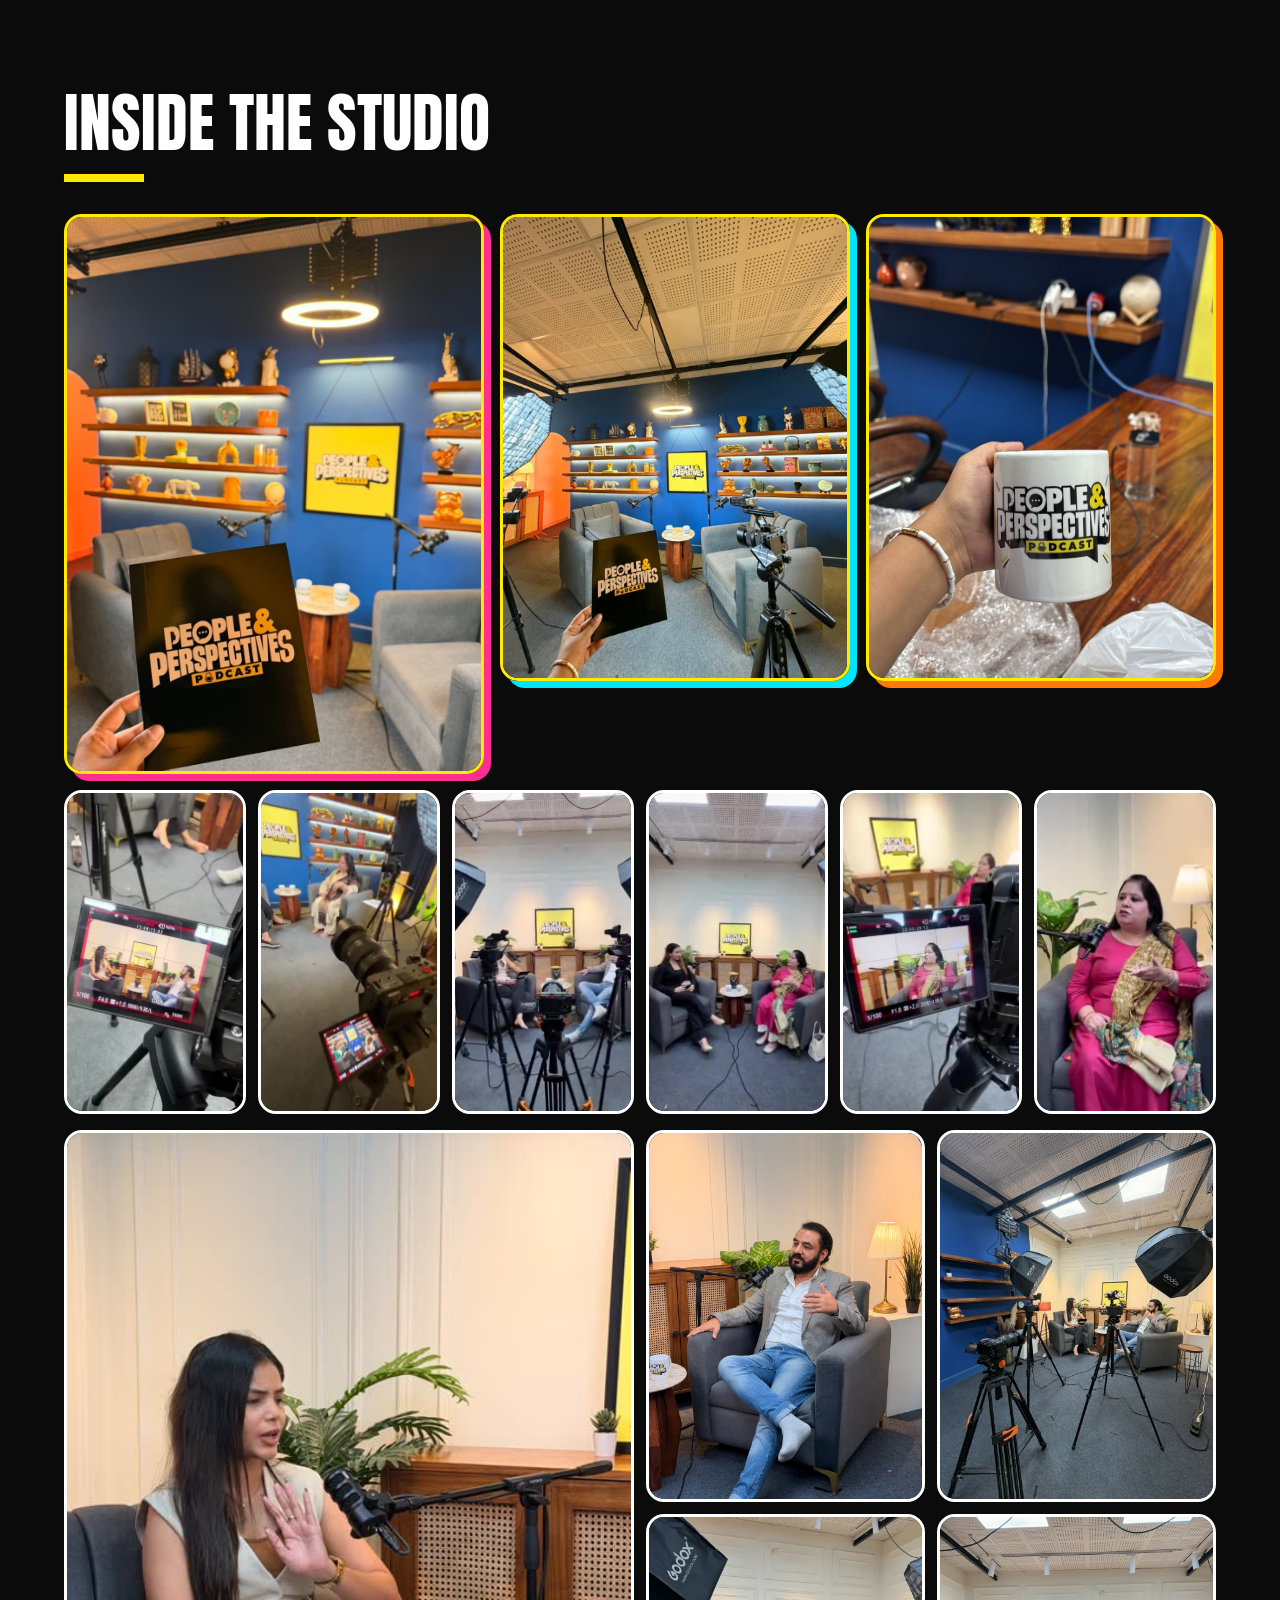
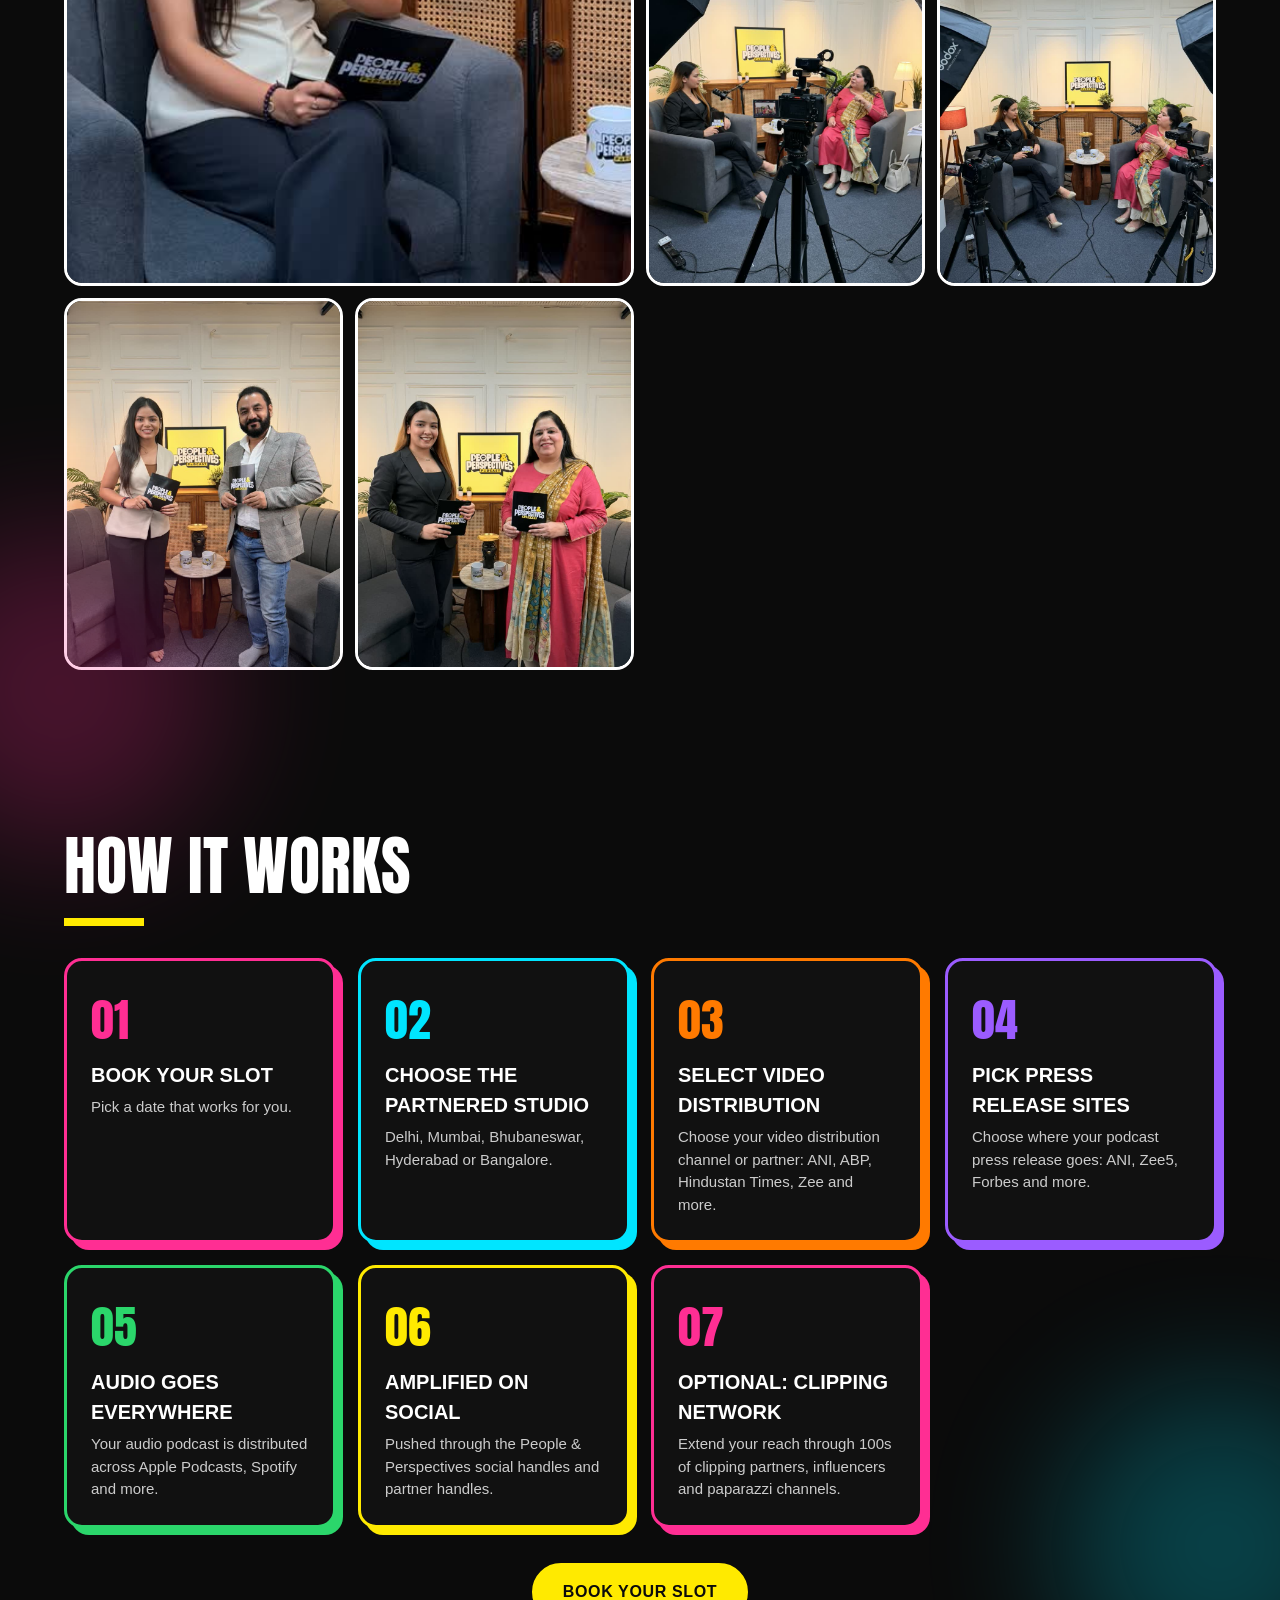
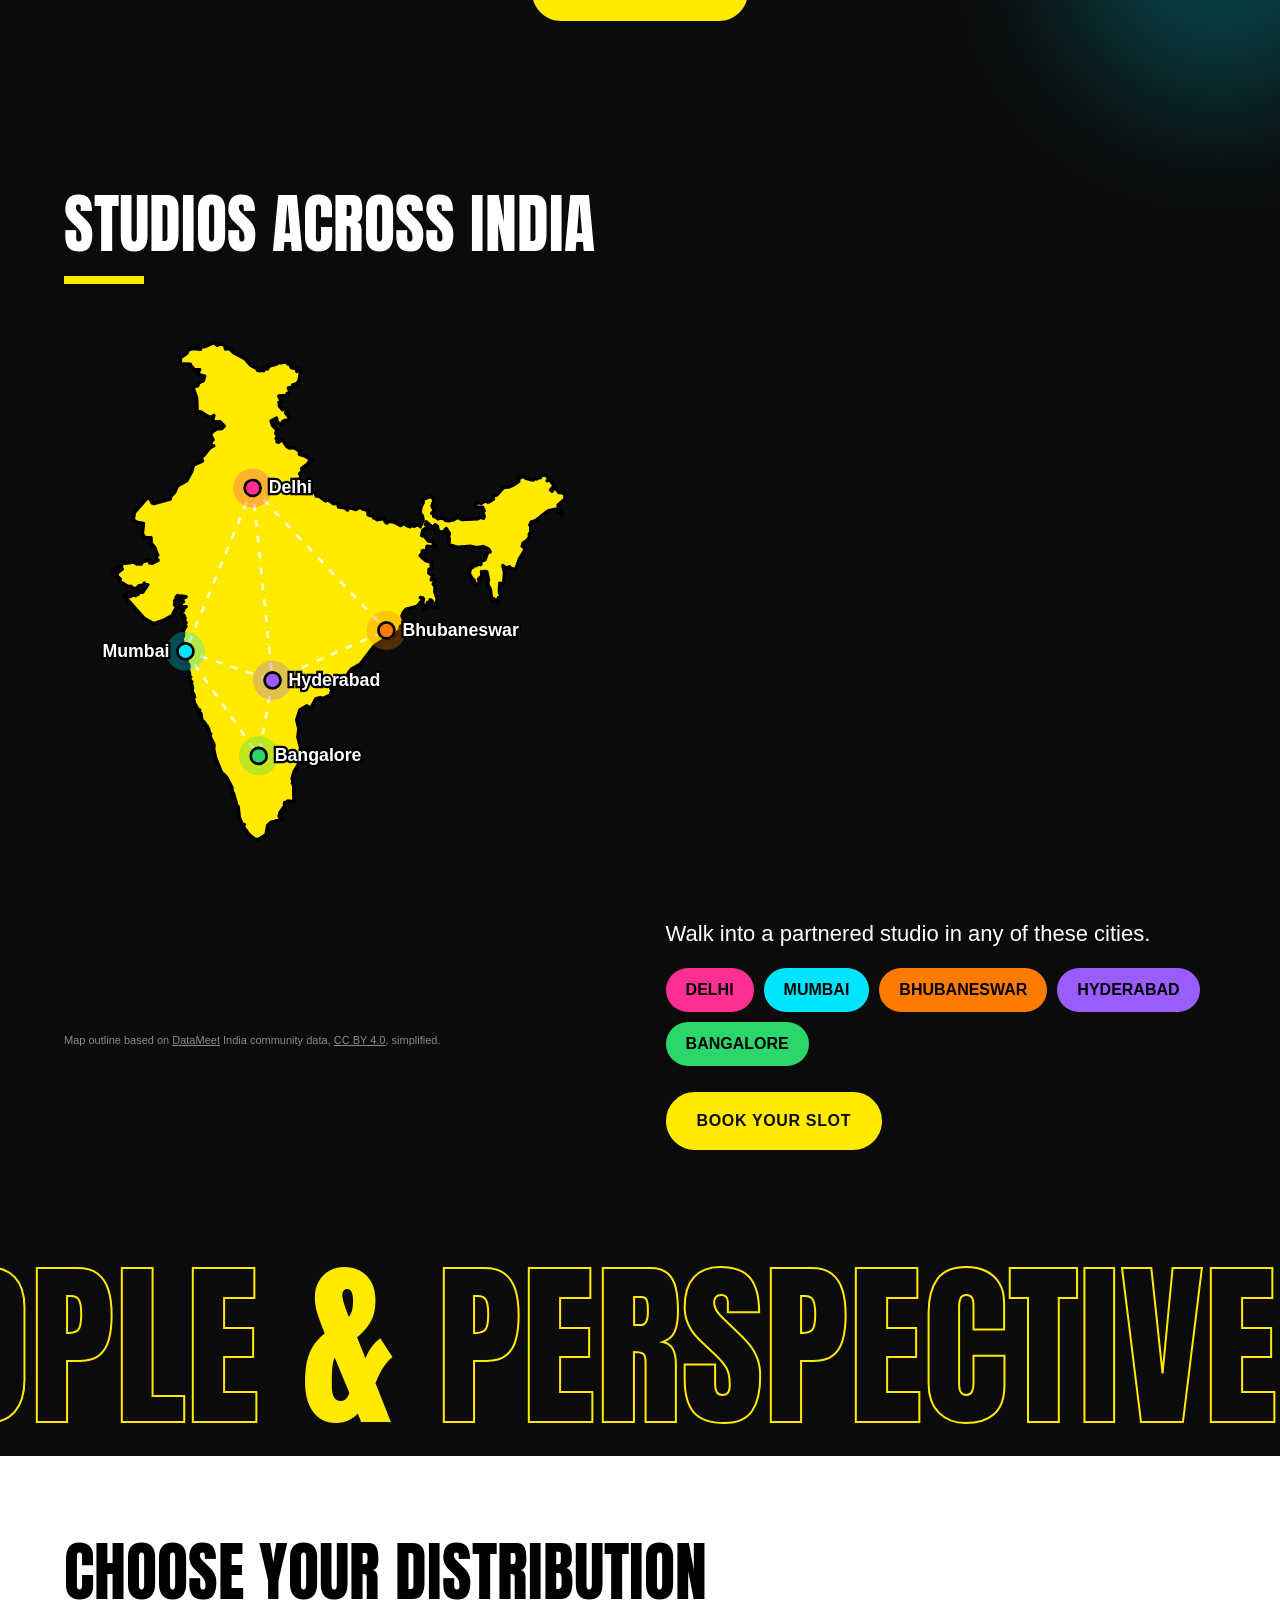
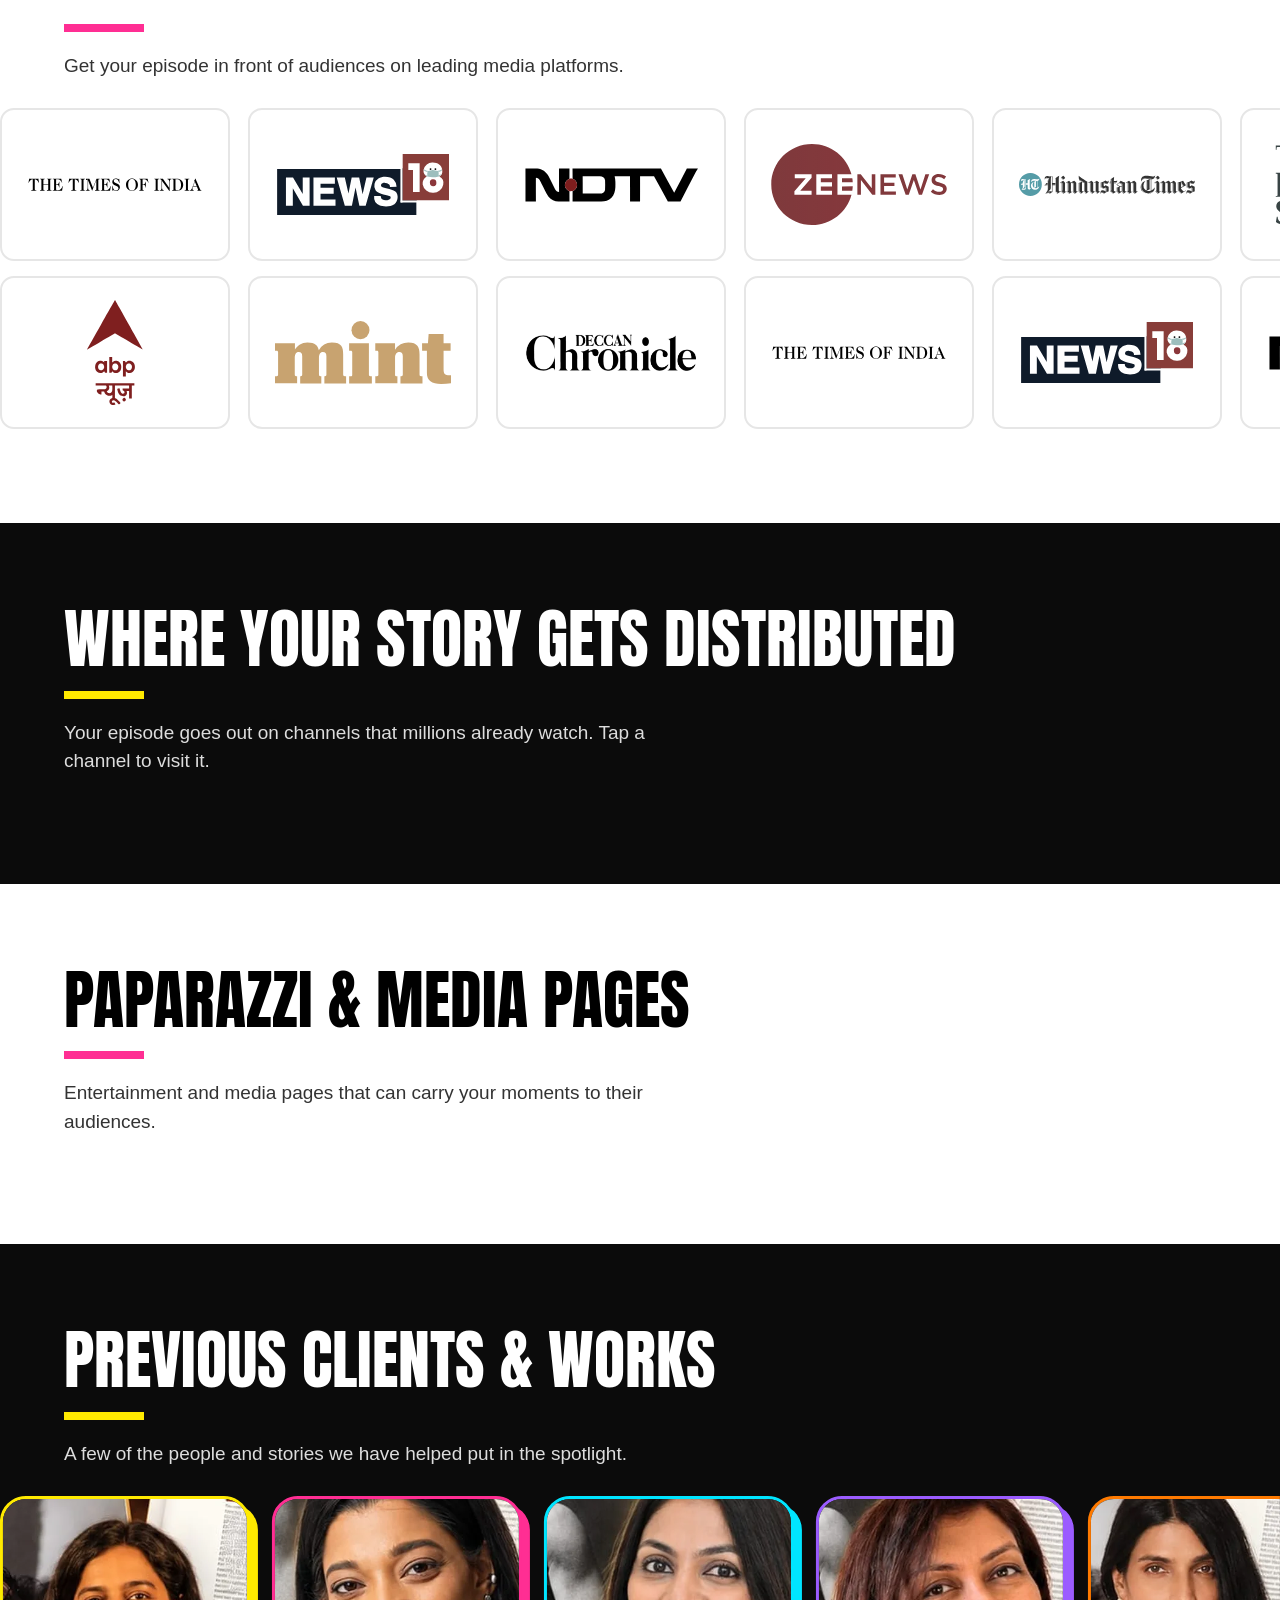
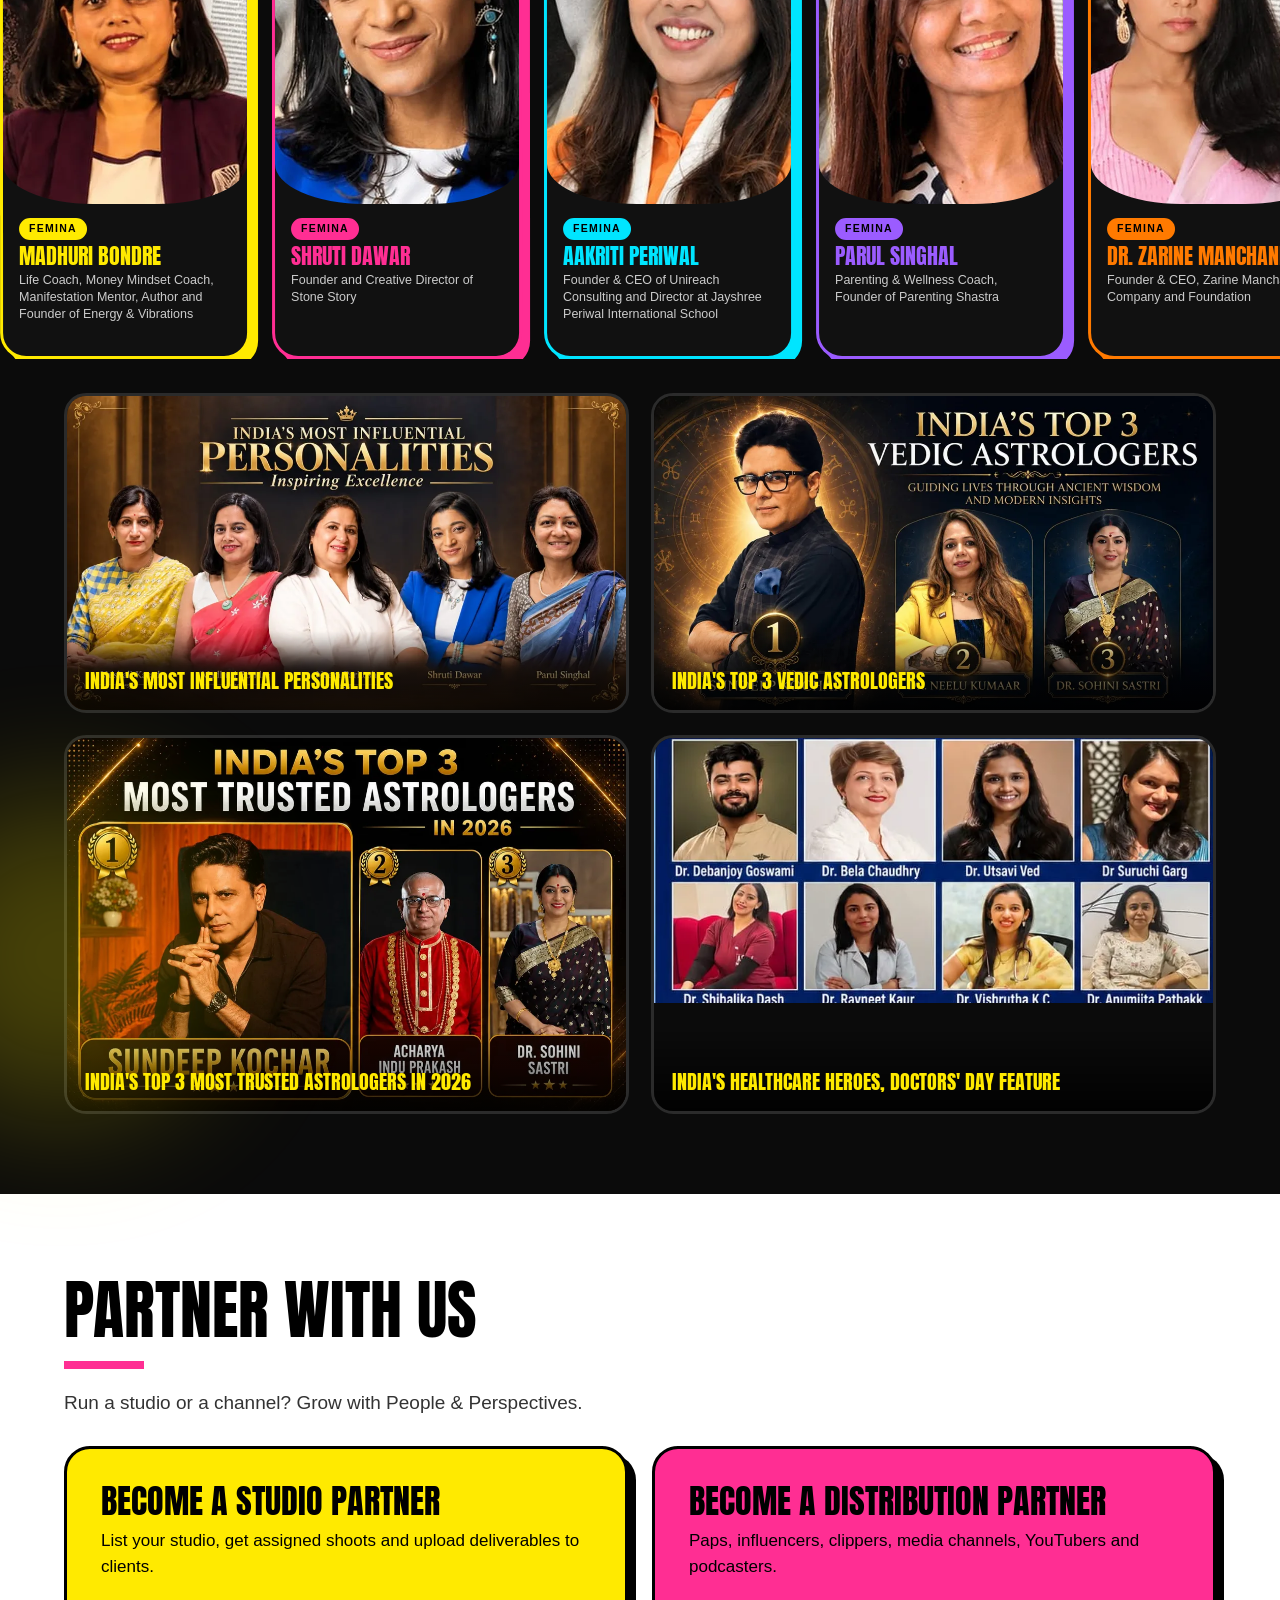
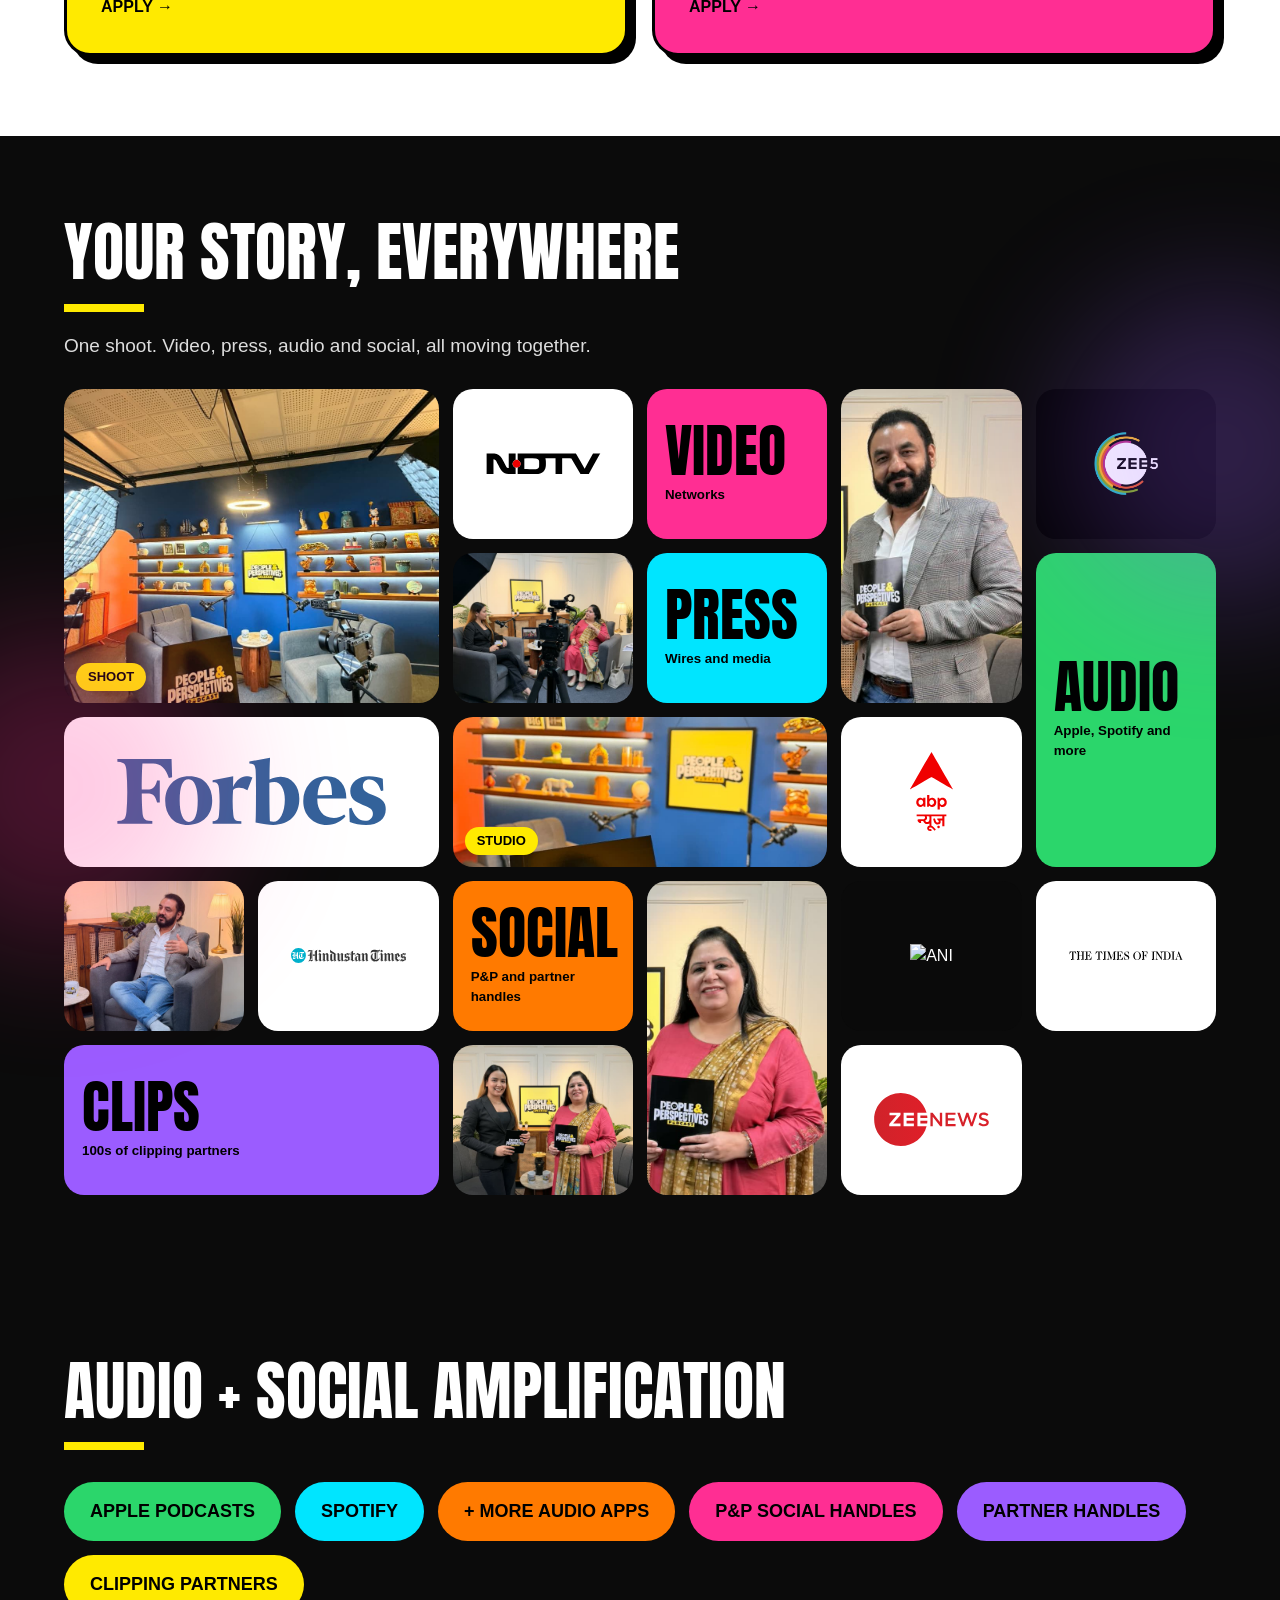
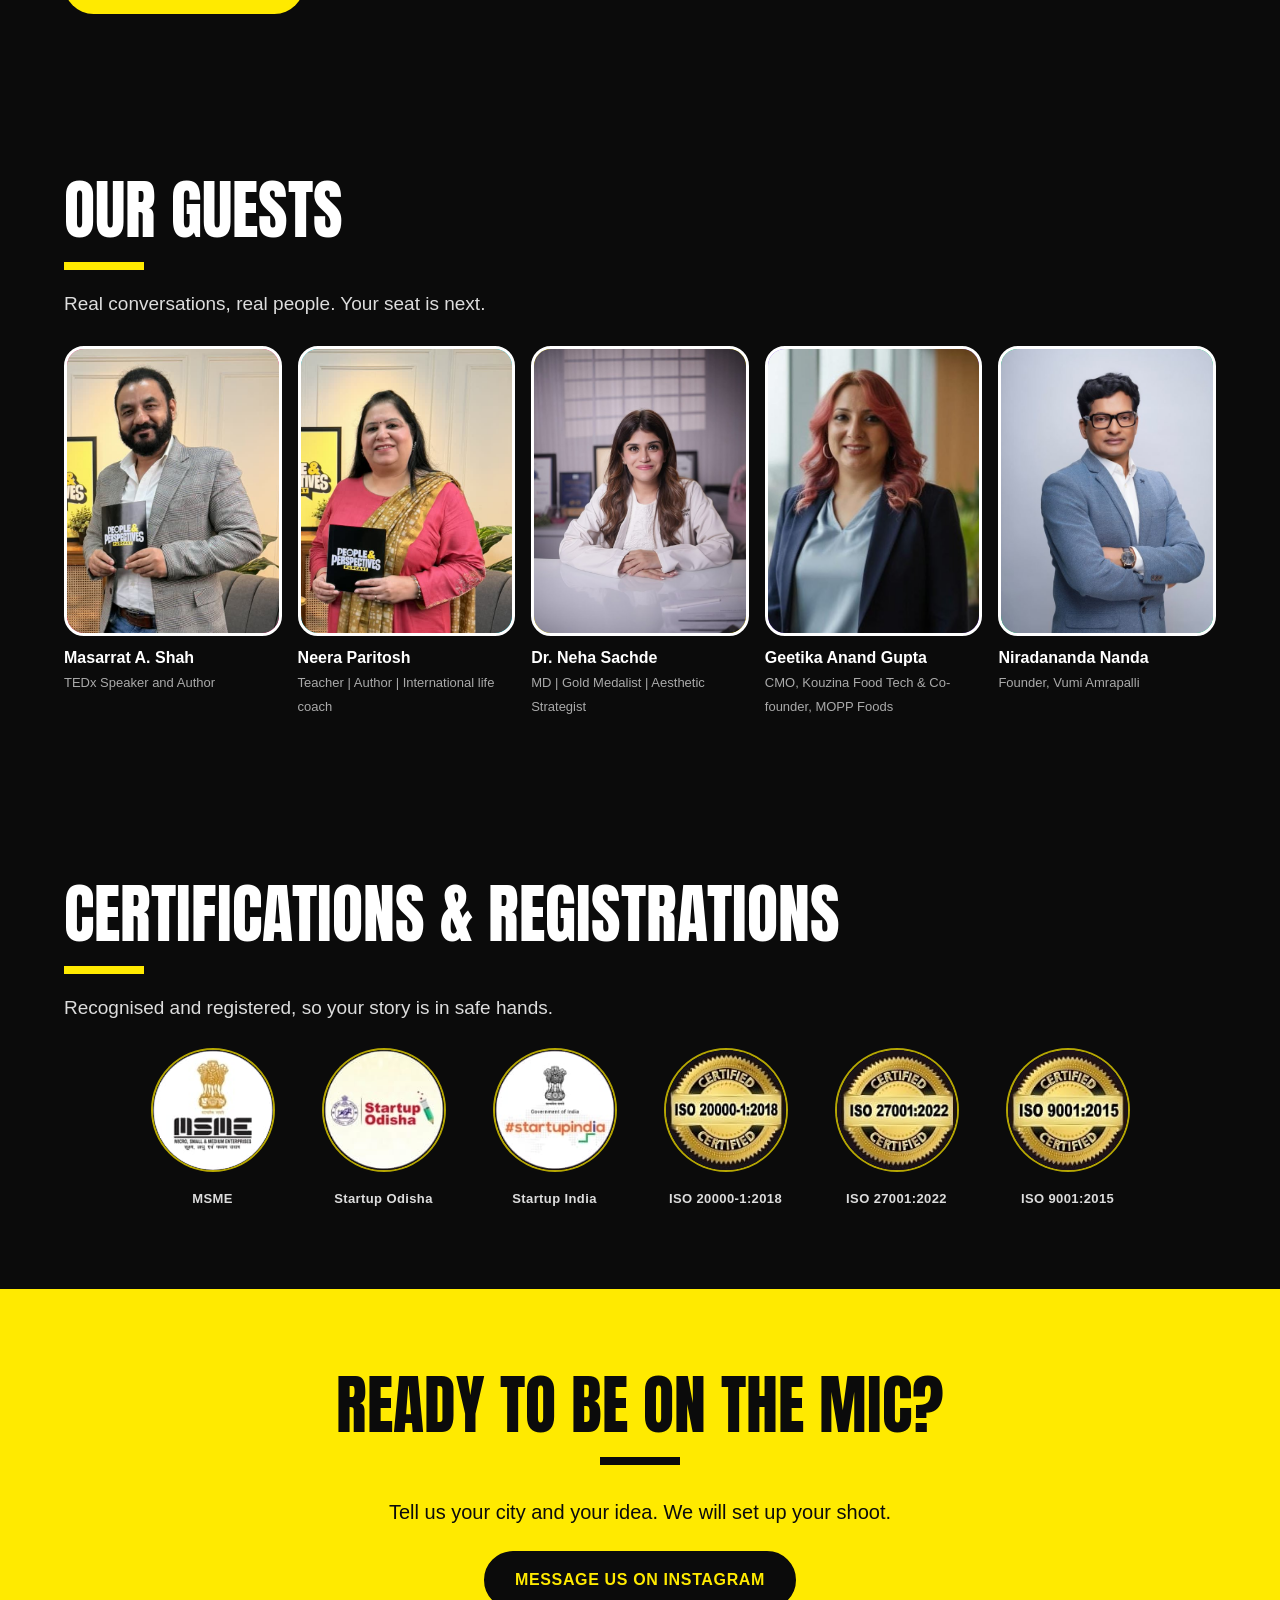
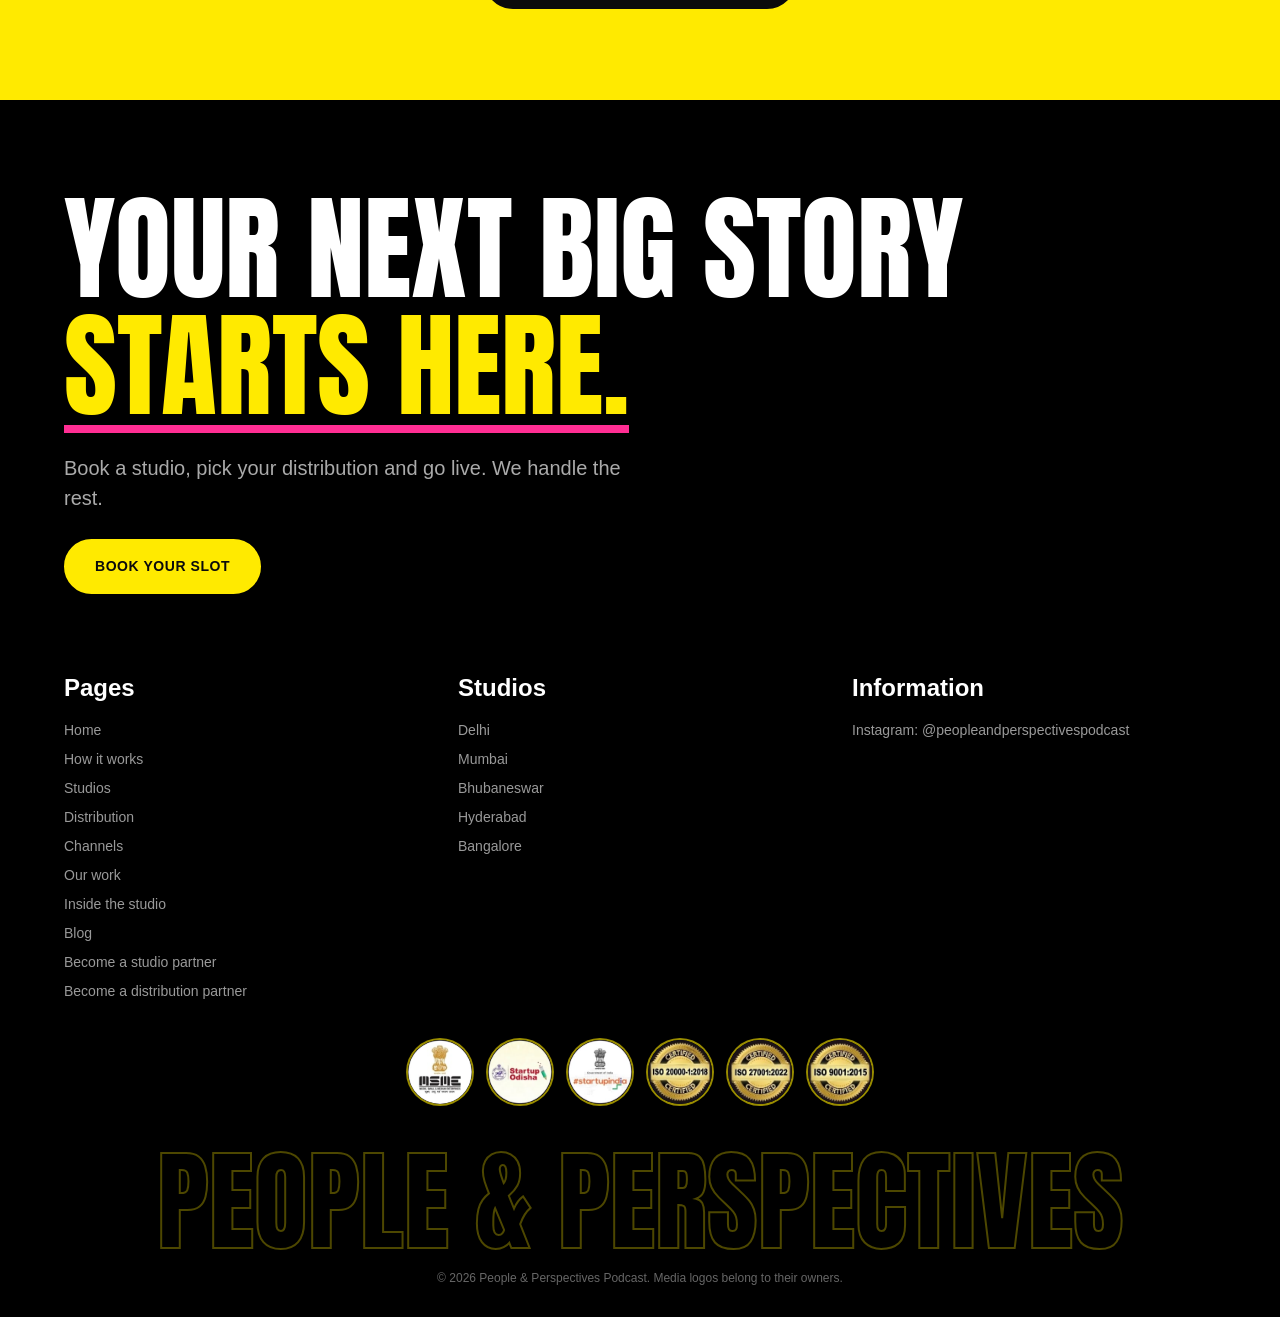
==== commit 0806deb1: "Discreet DataMeet CC BY 4.0 credit beside the India map" ====
--- a/index.html
+++ b/index.html
@@ -42,7 +42,7 @@
 <div class="gal"><figure class="g1"><img loading="lazy" src="media_set.jpg" alt="Studio set with the People &amp; Perspectives yellow logo frame"></figure><figure class="g2"><img loading="lazy" src="media_wide.jpg" alt="Wide shot of the studio with cameras and lights"></figure><figure class="g3"><img loading="lazy" src="media_mug.jpg" alt="People &amp; Perspectives podcast mug"></figure></div>
 <div class="vids"><div class="vid"><video muted loop playsinline preload="none" poster="bts1.jpg" data-src="bts1.mp4"></video></div><div class="vid"><video muted loop playsinline preload="none" poster="bts2.jpg" data-src="bts2.mp4"></video></div><div class="vid"><video muted loop playsinline preload="none" poster="bts3.jpg" data-src="bts3.mp4"></video></div><div class="vid"><video muted loop playsinline preload="none" poster="bts4.jpg" data-src="bts4.mp4"></video></div><div class="vid"><video muted loop playsinline preload="none" poster="bts5.jpg" data-src="bts5.mp4"></video></div><div class="vid"><video muted loop playsinline preload="none" poster="bts6.jpg" data-src="bts6.mp4"></video></div></div><div class="shots"><figure><img loading="lazy" src="shot1.jpg" alt="On set at a People &amp; Perspectives shoot"></figure><figure><img loading="lazy" src="shot2.jpg" alt="On set at a People &amp; Perspectives shoot"></figure><figure><img loading="lazy" src="shot3.jpg" alt="On set at a People &amp; Perspectives shoot"></figure><figure><img loading="lazy" src="shot4.jpg" alt="On set at a People &amp; Perspectives shoot"></figure><figure><img loading="lazy" src="shot5.jpg" alt="On set at a People &amp; Perspectives shoot"></figure><figure><img loading="lazy" src="shot6.jpg" alt="On set at a People &amp; Perspectives shoot"></figure><figure><img loading="lazy" src="shot7.jpg" alt="On set at a People &amp; Perspectives shoot"></figure></div></section><section id="how" class="reveal"><h2>How it works</h2><div class="flow"><article class="step tilt" style="--c:#FF2E93;--d:0.0s"><span class="num">01</span><h3>Book your slot</h3><p>Pick a date that works for you.</p></article><article class="step tilt" style="--c:#00E5FF;--d:0.12s"><span class="num">02</span><h3>Choose the partnered studio</h3><p>Delhi, Mumbai, Bhubaneswar, Hyderabad or Bangalore.</p></article><article class="step tilt" style="--c:#FF7A00;--d:0.24s"><span class="num">03</span><h3>Select video distribution</h3><p>Choose your video distribution channel or partner: ANI, ABP, Hindustan Times, Zee and more.</p></article><article class="step tilt" style="--c:#9B5CFF;--d:0.36s"><span class="num">04</span><h3>Pick press release sites</h3><p>Choose where your podcast press release goes: ANI, Zee5, Forbes and more.</p></article><article class="step tilt" style="--c:#2BD66B;--d:0.48s"><span class="num">05</span><h3>Audio goes everywhere</h3><p>Your audio podcast is distributed across Apple Podcasts, Spotify and more.</p></article><article class="step tilt" style="--c:#FFEA00;--d:0.6s"><span class="num">06</span><h3>Amplified on social</h3><p>Pushed through the People &amp; Perspectives social handles and partner handles.</p></article><article class="step tilt" style="--c:#FF2E93;--d:0.72s"><span class="num">07</span><h3>Optional: clipping network</h3><p>Extend your reach through 100s of clipping partners, influencers and paparazzi channels.</p></article></div><div class="center"><a href="/book/" class="btn">Book your slot</a></div></section>
 <section id="studios" class="reveal"><h2>Studios across India</h2>
-  <div class="mapwrap"><svg viewBox="0 0 620 620" class="map" role="img" aria-label="Map of India with studio cities"><polygon points="217.9,61.1 220.9,61.7 223.1,60.4 224.8,61.6 225.2,59.8 229.0,59.8 230.6,56.8 240.0,53.8 241.2,51.9 244.3,52.8 250.3,51.5 252.2,54.0 254.0,53.4 256.3,58.2 261.2,58.8 262.4,62.3 264.9,59.4 268.3,61.1 266.2,64.0 264.9,72.4 262.5,76.2 257.6,77.7 257.1,80.7 252.8,81.0 254.5,85.2 251.3,87.6 251.0,89.6 242.0,90.2 245.2,97.1 242.2,97.1 242.8,101.7 246.4,105.5 247.7,104.5 251.0,105.5 249.7,109.0 253.5,113.6 253.4,115.3 251.0,118.3 248.7,117.6 246.1,119.2 245.6,121.2 243.2,121.9 240.0,119.1 239.3,114.9 233.3,118.2 234.9,123.0 240.0,128.5 238.6,132.3 241.1,135.9 239.0,137.9 240.3,139.2 240.0,141.7 242.0,142.1 245.6,138.9 251.3,147.2 254.4,148.8 259.0,148.2 265.5,152.4 265.1,155.7 271.9,157.9 279.6,162.9 277.2,162.6 274.4,166.8 267.7,171.8 268.7,174.1 265.6,177.7 266.9,180.4 266.1,183.5 264.0,184.1 263.6,189.7 270.4,194.9 270.4,192.4 282.5,198.6 284.3,202.9 286.6,202.4 294.4,208.3 297.4,207.1 303.8,211.5 308.7,210.9 309.2,215.1 316.4,216.0 319.3,218.5 320.6,215.6 329.0,218.0 328.6,216.2 331.7,216.5 333.8,214.8 336.4,217.4 342.4,218.7 342.5,223.9 348.1,225.6 349.2,227.6 352.1,227.4 352.3,229.4 361.1,228.1 361.6,231.5 363.6,233.2 366.7,231.3 372.3,232.2 379.0,236.0 384.9,232.8 385.4,235.5 389.8,237.4 391.6,235.7 394.4,236.8 399.3,234.8 401.3,237.2 404.5,229.9 403.6,225.1 401.0,222.5 402.0,215.3 404.7,209.6 403.3,207.1 412.3,203.3 415.9,205.3 416.7,208.3 414.6,213.9 417.2,219.2 414.3,222.1 416.5,222.7 416.5,225.9 417.4,225.0 421.0,228.4 425.3,227.5 429.9,229.0 429.6,230.1 433.8,230.6 439.3,229.3 443.0,226.7 448.6,229.3 466.1,228.5 469.3,226.4 472.5,227.6 473.3,225.5 471.7,221.6 473.3,219.3 471.5,215.6 465.1,215.5 463.5,212.7 464.9,210.2 469.9,211.0 475.5,207.7 476.8,209.4 479.4,209.1 483.7,206.2 482.9,202.9 487.3,201.6 493.5,194.8 496.1,192.8 501.3,192.6 506.4,190.2 512.2,186.2 511.3,183.4 517.6,180.4 520.5,182.9 528.2,184.9 531.3,182.6 532.7,183.5 534.4,181.7 536.5,182.1 537.7,179.7 542.1,178.9 546.4,182.6 544.4,185.5 546.9,184.1 552.2,191.4 548.2,195.8 549.9,197.3 549.8,195.1 553.6,193.8 557.4,198.8 560.8,198.6 564.9,201.6 564.2,204.4 565.4,205.2 564.4,207.8 563.1,207.4 556.7,213.0 556.9,216.1 561.0,223.0 556.5,221.4 556.6,219.9 553.5,217.7 545.2,219.5 531.1,230.7 526.2,232.3 524.8,235.4 526.0,236.9 525.7,242.2 526.9,242.8 524.2,245.5 524.4,248.9 521.9,252.5 517.2,255.8 516.2,259.3 519.1,261.0 518.6,264.7 513.1,273.6 508.9,285.7 502.8,284.1 501.9,282.6 497.5,283.8 494.4,281.2 496.3,288.9 495.4,299.4 493.8,301.9 490.9,301.2 490.5,311.2 492.2,316.3 491.3,317.9 489.3,317.5 488.6,321.7 487.8,320.7 487.0,322.4 486.3,320.1 483.4,318.3 483.1,321.0 481.7,321.7 480.4,308.5 477.7,303.2 477.3,297.5 478.2,297.4 476.1,288.1 475.0,289.4 473.7,287.8 472.0,289.6 470.4,287.9 470.7,292.8 467.0,296.2 468.3,300.2 464.5,303.2 461.0,296.6 461.0,300.8 460.1,300.6 459.3,295.1 456.5,290.2 457.8,284.1 460.3,283.2 460.3,280.7 463.9,281.3 465.3,278.2 467.0,280.0 466.9,278.1 469.5,280.0 469.8,276.2 474.1,274.6 476.4,268.5 475.3,265.3 479.9,265.8 478.6,262.9 472.3,259.8 464.9,261.0 458.4,259.5 444.1,260.6 433.3,257.7 434.1,251.4 433.0,247.7 434.2,245.2 430.6,239.5 429.1,241.1 430.1,242.9 428.8,244.7 426.1,243.2 425.0,244.0 421.4,241.5 420.3,236.5 418.0,235.3 417.1,236.3 419.6,239.5 416.9,238.6 416.0,239.7 415.1,238.2 413.1,239.1 414.3,237.4 408.2,232.0 407.1,234.9 409.7,235.2 410.4,237.2 404.3,241.3 403.0,247.4 405.9,247.8 410.7,253.6 415.4,253.3 415.9,256.4 418.9,258.3 417.4,260.2 409.0,259.4 408.2,264.5 407.0,265.9 405.1,264.2 403.7,264.7 404.3,266.1 401.4,269.9 407.2,275.4 414.1,277.3 413.5,280.4 414.7,283.1 411.3,285.4 411.0,289.5 415.2,292.4 413.8,297.1 418.6,297.9 416.0,301.8 418.2,305.0 417.7,310.6 420.4,318.4 419.9,322.2 418.6,323.2 420.2,328.6 417.1,328.3 415.8,325.7 416.4,328.3 413.7,327.3 414.7,321.0 412.5,319.8 411.1,324.4 410.4,322.4 409.2,323.3 409.2,328.6 408.6,326.8 408.4,329.1 408.3,326.8 406.1,326.6 405.7,329.9 404.0,322.0 405.0,319.2 404.2,317.6 401.5,317.2 404.6,319.3 397.7,327.2 385.4,330.3 382.2,334.1 380.8,337.9 383.3,344.2 381.4,344.9 384.9,346.1 379.1,349.6 378.8,352.3 379.9,352.8 378.2,354.3 380.2,353.2 375.5,356.2 372.9,360.6 371.8,360.2 372.8,360.7 358.5,365.7 349.4,371.8 333.6,392.4 323.5,398.1 317.6,406.4 302.3,416.3 300.6,419.5 302.6,421.2 302.7,418.8 301.1,423.6 302.8,423.2 301.7,425.5 300.7,424.4 301.6,426.3 291.5,431.1 288.5,429.9 283.5,431.5 277.8,442.6 275.9,442.8 275.5,440.2 273.2,439.2 265.7,443.8 262.2,454.8 264.6,465.0 263.5,474.4 267.4,489.5 264.1,505.2 259.2,513.4 257.1,520.5 258.2,526.3 257.2,526.3 258.5,526.9 258.8,530.2 259.1,547.2 251.9,546.3 252.9,546.8 248.6,548.3 248.4,552.2 243.4,559.2 242.3,563.3 243.4,565.7 247.0,566.8 232.8,570.4 229.5,573.9 227.6,584.2 218.5,590.0 214.4,589.1 208.5,584.1 200.9,574.0 203.1,572.9 200.8,573.3 197.4,564.5 196.1,552.6 195.1,552.6 190.6,537.1 189.8,537.7 189.1,531.3 183.3,519.9 177.1,513.5 170.8,498.1 168.6,488.4 168.9,482.6 165.4,475.8 163.9,470.3 165.2,470.9 163.7,469.9 162.9,464.9 162.1,465.8 161.3,461.9 158.0,460.2 159.3,459.3 155.0,454.7 154.7,450.3 152.7,448.4 154.4,448.1 151.7,445.0 152.7,443.8 151.7,444.4 146.9,436.1 145.4,429.7 147.0,429.1 145.5,429.4 144.5,427.2 146.6,427.4 144.5,425.6 145.9,425.7 144.3,423.0 144.7,418.7 143.4,416.9 144.6,417.2 142.3,412.0 144.0,412.3 142.1,410.4 141.4,406.9 142.6,406.5 141.4,406.1 141.2,401.7 139.5,399.5 140.4,398.9 139.3,398.7 137.8,394.2 138.1,393.0 140.7,395.8 140.4,392.3 139.3,393.3 137.5,391.6 137.3,388.3 139.0,389.3 136.4,385.1 136.8,383.0 139.0,384.6 137.3,381.2 140.0,378.9 138.9,378.9 138.6,375.6 138.2,378.5 135.6,381.3 135.2,373.3 137.2,373.7 135.1,372.5 134.6,370.1 136.9,369.1 134.1,368.8 132.9,363.0 134.4,361.0 134.6,354.5 137.2,349.7 136.2,345.6 137.4,345.5 135.2,342.4 136.3,341.2 134.3,340.8 134.1,339.7 136.3,340.0 133.8,339.0 135.1,337.1 132.7,339.1 132.7,336.5 134.4,336.8 131.9,335.0 133.7,331.7 134.7,332.0 132.8,332.0 133.3,331.0 137.5,327.5 130.8,327.8 132.2,323.3 134.5,321.8 130.8,323.3 130.4,320.8 132.1,317.2 134.6,318.0 137.4,316.3 130.8,315.4 129.0,317.4 127.9,314.9 126.4,316.7 126.5,319.5 124.6,320.9 125.9,324.8 124.4,325.0 126.7,328.3 123.1,334.6 123.4,336.7 111.8,343.0 101.0,346.6 89.8,340.1 67.8,315.4 70.3,312.1 69.7,313.8 72.3,313.3 72.9,316.4 77.5,314.7 77.9,313.1 80.5,315.0 81.6,312.3 83.1,313.6 85.8,311.0 88.6,311.2 94.3,302.7 91.5,303.1 90.4,301.0 90.4,302.9 84.6,303.8 81.4,307.1 77.1,306.4 75.2,304.5 72.5,305.1 62.5,298.7 64.0,299.4 61.7,297.5 63.3,296.2 59.5,292.8 59.7,291.4 58.9,292.2 61.0,288.4 65.5,285.0 59.7,287.7 59.0,286.3 57.6,290.7 54.6,289.9 57.5,287.7 54.9,288.1 57.6,283.4 64.7,282.8 65.4,276.8 66.5,278.6 68.0,276.9 69.0,278.4 79.2,277.1 81.8,279.4 86.9,279.4 88.4,277.0 96.3,274.6 96.4,277.9 98.9,278.6 106.0,275.0 103.9,273.7 103.8,271.0 105.5,269.6 102.0,260.5 98.1,255.8 98.0,249.9 91.3,249.7 88.2,245.2 89.5,233.8 83.1,232.7 77.9,229.8 79.2,221.5 93.5,205.2 96.8,205.4 99.4,210.5 101.2,211.2 119.7,206.1 120.2,203.2 124.8,198.2 127.7,191.4 138.0,185.6 143.9,175.0 145.8,168.1 155.9,163.2 154.3,160.0 155.9,158.4 155.2,157.6 157.7,156.8 163.8,148.8 168.6,146.2 165.3,145.1 166.0,140.7 167.9,139.4 164.9,133.9 167.1,130.5 171.8,127.3 178.0,126.6 180.4,124.0 175.7,119.2 168.4,119.0 167.6,116.6 168.7,112.1 167.6,113.9 162.8,113.5 154.7,108.3 149.9,107.1 149.3,91.9 145.9,82.6 146.8,79.0 150.6,78.6 151.6,75.2 156.8,72.9 158.4,67.9 152.0,66.0 151.0,64.1 152.6,60.5 146.2,60.3 144.6,57.7 140.9,56.2 142.4,54.4 131.3,53.8 130.9,47.2 138.3,42.0 140.3,37.7 146.1,36.5 153.7,37.4 150.5,33.9 157.9,34.7 168.7,30.0 172.8,32.9 175.7,31.5 180.8,32.6 181.9,37.1 186.5,36.6 190.8,41.1 203.9,48.1 210.1,55.4 217.8,59.3" fill="#FFEA00" stroke="#000" stroke-width="4" stroke-linejoin="round"/><path class="route" d="M212.5,193.7 L136.8,377.7"/><path class="route" d="M212.5,193.7 L234.9,410.4"/><path class="route" d="M212.5,193.7 L363.2,354.2"/><path class="route" d="M136.8,377.7 L234.9,410.4"/><path class="route" d="M234.9,410.4 L219.3,495.5"/><path class="route" d="M136.8,377.7 L219.3,495.5"/><path class="route" d="M234.9,410.4 L363.2,354.2"/><g class="pin"><circle cx="212.5" cy="193.7" r="22" fill="#FF2E93" opacity=".3" class="pulse"/><circle cx="212.5" cy="193.7" r="9" fill="#FF2E93" stroke="#000" stroke-width="3"/><text x="230.5" y="199.7" text-anchor="start" class="pl">Delhi</text></g><g class="pin"><circle cx="136.8" cy="377.7" r="22" fill="#00E5FF" opacity=".3" class="pulse"/><circle cx="136.8" cy="377.7" r="9" fill="#00E5FF" stroke="#000" stroke-width="3"/><text x="118.8" y="383.7" text-anchor="end" class="pl">Mumbai</text></g><g class="pin"><circle cx="363.2" cy="354.2" r="22" fill="#FF7A00" opacity=".3" class="pulse"/><circle cx="363.2" cy="354.2" r="9" fill="#FF7A00" stroke="#000" stroke-width="3"/><text x="381.2" y="360.2" text-anchor="start" class="pl">Bhubaneswar</text></g><g class="pin"><circle cx="234.9" cy="410.4" r="22" fill="#9B5CFF" opacity=".3" class="pulse"/><circle cx="234.9" cy="410.4" r="9" fill="#9B5CFF" stroke="#000" stroke-width="3"/><text x="252.9" y="416.4" text-anchor="start" class="pl">Hyderabad</text></g><g class="pin"><circle cx="219.3" cy="495.5" r="22" fill="#2BD66B" opacity=".3" class="pulse"/><circle cx="219.3" cy="495.5" r="9" fill="#2BD66B" stroke="#000" stroke-width="3"/><text x="237.3" y="501.5" text-anchor="start" class="pl">Bangalore</text></g></svg><div class="cities">
+  <div class="mapwrap"><svg viewBox="0 0 620 620" class="map" role="img" aria-label="Map of India with studio cities"><polygon points="217.9,61.1 220.9,61.7 223.1,60.4 224.8,61.6 225.2,59.8 229.0,59.8 230.6,56.8 240.0,53.8 241.2,51.9 244.3,52.8 250.3,51.5 252.2,54.0 254.0,53.4 256.3,58.2 261.2,58.8 262.4,62.3 264.9,59.4 268.3,61.1 266.2,64.0 264.9,72.4 262.5,76.2 257.6,77.7 257.1,80.7 252.8,81.0 254.5,85.2 251.3,87.6 251.0,89.6 242.0,90.2 245.2,97.1 242.2,97.1 242.8,101.7 246.4,105.5 247.7,104.5 251.0,105.5 249.7,109.0 253.5,113.6 253.4,115.3 251.0,118.3 248.7,117.6 246.1,119.2 245.6,121.2 243.2,121.9 240.0,119.1 239.3,114.9 233.3,118.2 234.9,123.0 240.0,128.5 238.6,132.3 241.1,135.9 239.0,137.9 240.3,139.2 240.0,141.7 242.0,142.1 245.6,138.9 251.3,147.2 254.4,148.8 259.0,148.2 265.5,152.4 265.1,155.7 271.9,157.9 279.6,162.9 277.2,162.6 274.4,166.8 267.7,171.8 268.7,174.1 265.6,177.7 266.9,180.4 266.1,183.5 264.0,184.1 263.6,189.7 270.4,194.9 270.4,192.4 282.5,198.6 284.3,202.9 286.6,202.4 294.4,208.3 297.4,207.1 303.8,211.5 308.7,210.9 309.2,215.1 316.4,216.0 319.3,218.5 320.6,215.6 329.0,218.0 328.6,216.2 331.7,216.5 333.8,214.8 336.4,217.4 342.4,218.7 342.5,223.9 348.1,225.6 349.2,227.6 352.1,227.4 352.3,229.4 361.1,228.1 361.6,231.5 363.6,233.2 366.7,231.3 372.3,232.2 379.0,236.0 384.9,232.8 385.4,235.5 389.8,237.4 391.6,235.7 394.4,236.8 399.3,234.8 401.3,237.2 404.5,229.9 403.6,225.1 401.0,222.5 402.0,215.3 404.7,209.6 403.3,207.1 412.3,203.3 415.9,205.3 416.7,208.3 414.6,213.9 417.2,219.2 414.3,222.1 416.5,222.7 416.5,225.9 417.4,225.0 421.0,228.4 425.3,227.5 429.9,229.0 429.6,230.1 433.8,230.6 439.3,229.3 443.0,226.7 448.6,229.3 466.1,228.5 469.3,226.4 472.5,227.6 473.3,225.5 471.7,221.6 473.3,219.3 471.5,215.6 465.1,215.5 463.5,212.7 464.9,210.2 469.9,211.0 475.5,207.7 476.8,209.4 479.4,209.1 483.7,206.2 482.9,202.9 487.3,201.6 493.5,194.8 496.1,192.8 501.3,192.6 506.4,190.2 512.2,186.2 511.3,183.4 517.6,180.4 520.5,182.9 528.2,184.9 531.3,182.6 532.7,183.5 534.4,181.7 536.5,182.1 537.7,179.7 542.1,178.9 546.4,182.6 544.4,185.5 546.9,184.1 552.2,191.4 548.2,195.8 549.9,197.3 549.8,195.1 553.6,193.8 557.4,198.8 560.8,198.6 564.9,201.6 564.2,204.4 565.4,205.2 564.4,207.8 563.1,207.4 556.7,213.0 556.9,216.1 561.0,223.0 556.5,221.4 556.6,219.9 553.5,217.7 545.2,219.5 531.1,230.7 526.2,232.3 524.8,235.4 526.0,236.9 525.7,242.2 526.9,242.8 524.2,245.5 524.4,248.9 521.9,252.5 517.2,255.8 516.2,259.3 519.1,261.0 518.6,264.7 513.1,273.6 508.9,285.7 502.8,284.1 501.9,282.6 497.5,283.8 494.4,281.2 496.3,288.9 495.4,299.4 493.8,301.9 490.9,301.2 490.5,311.2 492.2,316.3 491.3,317.9 489.3,317.5 488.6,321.7 487.8,320.7 487.0,322.4 486.3,320.1 483.4,318.3 483.1,321.0 481.7,321.7 480.4,308.5 477.7,303.2 477.3,297.5 478.2,297.4 476.1,288.1 475.0,289.4 473.7,287.8 472.0,289.6 470.4,287.9 470.7,292.8 467.0,296.2 468.3,300.2 464.5,303.2 461.0,296.6 461.0,300.8 460.1,300.6 459.3,295.1 456.5,290.2 457.8,284.1 460.3,283.2 460.3,280.7 463.9,281.3 465.3,278.2 467.0,280.0 466.9,278.1 469.5,280.0 469.8,276.2 474.1,274.6 476.4,268.5 475.3,265.3 479.9,265.8 478.6,262.9 472.3,259.8 464.9,261.0 458.4,259.5 444.1,260.6 433.3,257.7 434.1,251.4 433.0,247.7 434.2,245.2 430.6,239.5 429.1,241.1 430.1,242.9 428.8,244.7 426.1,243.2 425.0,244.0 421.4,241.5 420.3,236.5 418.0,235.3 417.1,236.3 419.6,239.5 416.9,238.6 416.0,239.7 415.1,238.2 413.1,239.1 414.3,237.4 408.2,232.0 407.1,234.9 409.7,235.2 410.4,237.2 404.3,241.3 403.0,247.4 405.9,247.8 410.7,253.6 415.4,253.3 415.9,256.4 418.9,258.3 417.4,260.2 409.0,259.4 408.2,264.5 407.0,265.9 405.1,264.2 403.7,264.7 404.3,266.1 401.4,269.9 407.2,275.4 414.1,277.3 413.5,280.4 414.7,283.1 411.3,285.4 411.0,289.5 415.2,292.4 413.8,297.1 418.6,297.9 416.0,301.8 418.2,305.0 417.7,310.6 420.4,318.4 419.9,322.2 418.6,323.2 420.2,328.6 417.1,328.3 415.8,325.7 416.4,328.3 413.7,327.3 414.7,321.0 412.5,319.8 411.1,324.4 410.4,322.4 409.2,323.3 409.2,328.6 408.6,326.8 408.4,329.1 408.3,326.8 406.1,326.6 405.7,329.9 404.0,322.0 405.0,319.2 404.2,317.6 401.5,317.2 404.6,319.3 397.7,327.2 385.4,330.3 382.2,334.1 380.8,337.9 383.3,344.2 381.4,344.9 384.9,346.1 379.1,349.6 378.8,352.3 379.9,352.8 378.2,354.3 380.2,353.2 375.5,356.2 372.9,360.6 371.8,360.2 372.8,360.7 358.5,365.7 349.4,371.8 333.6,392.4 323.5,398.1 317.6,406.4 302.3,416.3 300.6,419.5 302.6,421.2 302.7,418.8 301.1,423.6 302.8,423.2 301.7,425.5 300.7,424.4 301.6,426.3 291.5,431.1 288.5,429.9 283.5,431.5 277.8,442.6 275.9,442.8 275.5,440.2 273.2,439.2 265.7,443.8 262.2,454.8 264.6,465.0 263.5,474.4 267.4,489.5 264.1,505.2 259.2,513.4 257.1,520.5 258.2,526.3 257.2,526.3 258.5,526.9 258.8,530.2 259.1,547.2 251.9,546.3 252.9,546.8 248.6,548.3 248.4,552.2 243.4,559.2 242.3,563.3 243.4,565.7 247.0,566.8 232.8,570.4 229.5,573.9 227.6,584.2 218.5,590.0 214.4,589.1 208.5,584.1 200.9,574.0 203.1,572.9 200.8,573.3 197.4,564.5 196.1,552.6 195.1,552.6 190.6,537.1 189.8,537.7 189.1,531.3 183.3,519.9 177.1,513.5 170.8,498.1 168.6,488.4 168.9,482.6 165.4,475.8 163.9,470.3 165.2,470.9 163.7,469.9 162.9,464.9 162.1,465.8 161.3,461.9 158.0,460.2 159.3,459.3 155.0,454.7 154.7,450.3 152.7,448.4 154.4,448.1 151.7,445.0 152.7,443.8 151.7,444.4 146.9,436.1 145.4,429.7 147.0,429.1 145.5,429.4 144.5,427.2 146.6,427.4 144.5,425.6 145.9,425.7 144.3,423.0 144.7,418.7 143.4,416.9 144.6,417.2 142.3,412.0 144.0,412.3 142.1,410.4 141.4,406.9 142.6,406.5 141.4,406.1 141.2,401.7 139.5,399.5 140.4,398.9 139.3,398.7 137.8,394.2 138.1,393.0 140.7,395.8 140.4,392.3 139.3,393.3 137.5,391.6 137.3,388.3 139.0,389.3 136.4,385.1 136.8,383.0 139.0,384.6 137.3,381.2 140.0,378.9 138.9,378.9 138.6,375.6 138.2,378.5 135.6,381.3 135.2,373.3 137.2,373.7 135.1,372.5 134.6,370.1 136.9,369.1 134.1,368.8 132.9,363.0 134.4,361.0 134.6,354.5 137.2,349.7 136.2,345.6 137.4,345.5 135.2,342.4 136.3,341.2 134.3,340.8 134.1,339.7 136.3,340.0 133.8,339.0 135.1,337.1 132.7,339.1 132.7,336.5 134.4,336.8 131.9,335.0 133.7,331.7 134.7,332.0 132.8,332.0 133.3,331.0 137.5,327.5 130.8,327.8 132.2,323.3 134.5,321.8 130.8,323.3 130.4,320.8 132.1,317.2 134.6,318.0 137.4,316.3 130.8,315.4 129.0,317.4 127.9,314.9 126.4,316.7 126.5,319.5 124.6,320.9 125.9,324.8 124.4,325.0 126.7,328.3 123.1,334.6 123.4,336.7 111.8,343.0 101.0,346.6 89.8,340.1 67.8,315.4 70.3,312.1 69.7,313.8 72.3,313.3 72.9,316.4 77.5,314.7 77.9,313.1 80.5,315.0 81.6,312.3 83.1,313.6 85.8,311.0 88.6,311.2 94.3,302.7 91.5,303.1 90.4,301.0 90.4,302.9 84.6,303.8 81.4,307.1 77.1,306.4 75.2,304.5 72.5,305.1 62.5,298.7 64.0,299.4 61.7,297.5 63.3,296.2 59.5,292.8 59.7,291.4 58.9,292.2 61.0,288.4 65.5,285.0 59.7,287.7 59.0,286.3 57.6,290.7 54.6,289.9 57.5,287.7 54.9,288.1 57.6,283.4 64.7,282.8 65.4,276.8 66.5,278.6 68.0,276.9 69.0,278.4 79.2,277.1 81.8,279.4 86.9,279.4 88.4,277.0 96.3,274.6 96.4,277.9 98.9,278.6 106.0,275.0 103.9,273.7 103.8,271.0 105.5,269.6 102.0,260.5 98.1,255.8 98.0,249.9 91.3,249.7 88.2,245.2 89.5,233.8 83.1,232.7 77.9,229.8 79.2,221.5 93.5,205.2 96.8,205.4 99.4,210.5 101.2,211.2 119.7,206.1 120.2,203.2 124.8,198.2 127.7,191.4 138.0,185.6 143.9,175.0 145.8,168.1 155.9,163.2 154.3,160.0 155.9,158.4 155.2,157.6 157.7,156.8 163.8,148.8 168.6,146.2 165.3,145.1 166.0,140.7 167.9,139.4 164.9,133.9 167.1,130.5 171.8,127.3 178.0,126.6 180.4,124.0 175.7,119.2 168.4,119.0 167.6,116.6 168.7,112.1 167.6,113.9 162.8,113.5 154.7,108.3 149.9,107.1 149.3,91.9 145.9,82.6 146.8,79.0 150.6,78.6 151.6,75.2 156.8,72.9 158.4,67.9 152.0,66.0 151.0,64.1 152.6,60.5 146.2,60.3 144.6,57.7 140.9,56.2 142.4,54.4 131.3,53.8 130.9,47.2 138.3,42.0 140.3,37.7 146.1,36.5 153.7,37.4 150.5,33.9 157.9,34.7 168.7,30.0 172.8,32.9 175.7,31.5 180.8,32.6 181.9,37.1 186.5,36.6 190.8,41.1 203.9,48.1 210.1,55.4 217.8,59.3" fill="#FFEA00" stroke="#000" stroke-width="4" stroke-linejoin="round"/><path class="route" d="M212.5,193.7 L136.8,377.7"/><path class="route" d="M212.5,193.7 L234.9,410.4"/><path class="route" d="M212.5,193.7 L363.2,354.2"/><path class="route" d="M136.8,377.7 L234.9,410.4"/><path class="route" d="M234.9,410.4 L219.3,495.5"/><path class="route" d="M136.8,377.7 L219.3,495.5"/><path class="route" d="M234.9,410.4 L363.2,354.2"/><g class="pin"><circle cx="212.5" cy="193.7" r="22" fill="#FF2E93" opacity=".3" class="pulse"/><circle cx="212.5" cy="193.7" r="9" fill="#FF2E93" stroke="#000" stroke-width="3"/><text x="230.5" y="199.7" text-anchor="start" class="pl">Delhi</text></g><g class="pin"><circle cx="136.8" cy="377.7" r="22" fill="#00E5FF" opacity=".3" class="pulse"/><circle cx="136.8" cy="377.7" r="9" fill="#00E5FF" stroke="#000" stroke-width="3"/><text x="118.8" y="383.7" text-anchor="end" class="pl">Mumbai</text></g><g class="pin"><circle cx="363.2" cy="354.2" r="22" fill="#FF7A00" opacity=".3" class="pulse"/><circle cx="363.2" cy="354.2" r="9" fill="#FF7A00" stroke="#000" stroke-width="3"/><text x="381.2" y="360.2" text-anchor="start" class="pl">Bhubaneswar</text></g><g class="pin"><circle cx="234.9" cy="410.4" r="22" fill="#9B5CFF" opacity=".3" class="pulse"/><circle cx="234.9" cy="410.4" r="9" fill="#9B5CFF" stroke="#000" stroke-width="3"/><text x="252.9" y="416.4" text-anchor="start" class="pl">Hyderabad</text></g><g class="pin"><circle cx="219.3" cy="495.5" r="22" fill="#2BD66B" opacity=".3" class="pulse"/><circle cx="219.3" cy="495.5" r="9" fill="#2BD66B" stroke="#000" stroke-width="3"/><text x="237.3" y="501.5" text-anchor="start" class="pl">Bangalore</text></g></svg><p class="mapcredit">Map outline based on <a href="https://github.com/datameet/maps" target="_blank" rel="noopener">DataMeet</a> India community data, <a href="https://creativecommons.org/licenses/by/4.0/" target="_blank" rel="noopener">CC BY 4.0</a>, simplified.</p><div class="cities">
    <p>Walk into a partnered studio in any of these cities.</p>
    <ul><li style="--c:#FF2E93">Delhi</li><li style="--c:#00E5FF">Mumbai</li><li style="--c:#FF7A00">Bhubaneswar</li><li style="--c:#9B5CFF">Hyderabad</li><li style="--c:#2BD66B">Bangalore</li></ul>
    <a href="/book/" class="btn">Book your slot</a></div></div></section>
--- a/style.css
+++ b/style.css
@@ -260,3 +260,5 @@
 .fgrid.fg3{grid-template-columns:repeat(3,minmax(0,340px));justify-content:center}@media(max-width:800px){.fgrid.fg3{grid-template-columns:1fr 1fr}}@media(max-width:520px){.fgrid.fg3{grid-template-columns:1fr 1fr;gap:12px}.fgrid.fg3 .face span{font-size:12px}}
 .fgrid.fg4{grid-template-columns:repeat(4,minmax(0,1fr))}@media(max-width:800px){.fgrid.fg4{grid-template-columns:1fr 1fr;gap:12px}.fgrid.fg4 .face span{font-size:12px}}
 .fgrid.fg5{grid-template-columns:repeat(5,minmax(0,1fr));gap:16px}.fgrid.fg5 .face span{font-size:13px}@media(max-width:1000px){.fgrid.fg5{grid-template-columns:repeat(3,minmax(0,1fr))}}@media(max-width:600px){.fgrid.fg5{grid-template-columns:1fr 1fr;gap:12px}.fgrid.fg5 .face span{font-size:12px}}
+.mapcredit{grid-column:1;font-size:11px;color:#8a8a8a;margin:6px 0 0;text-align:left}
+.mapcredit a{color:#8a8a8a;text-decoration:underline}
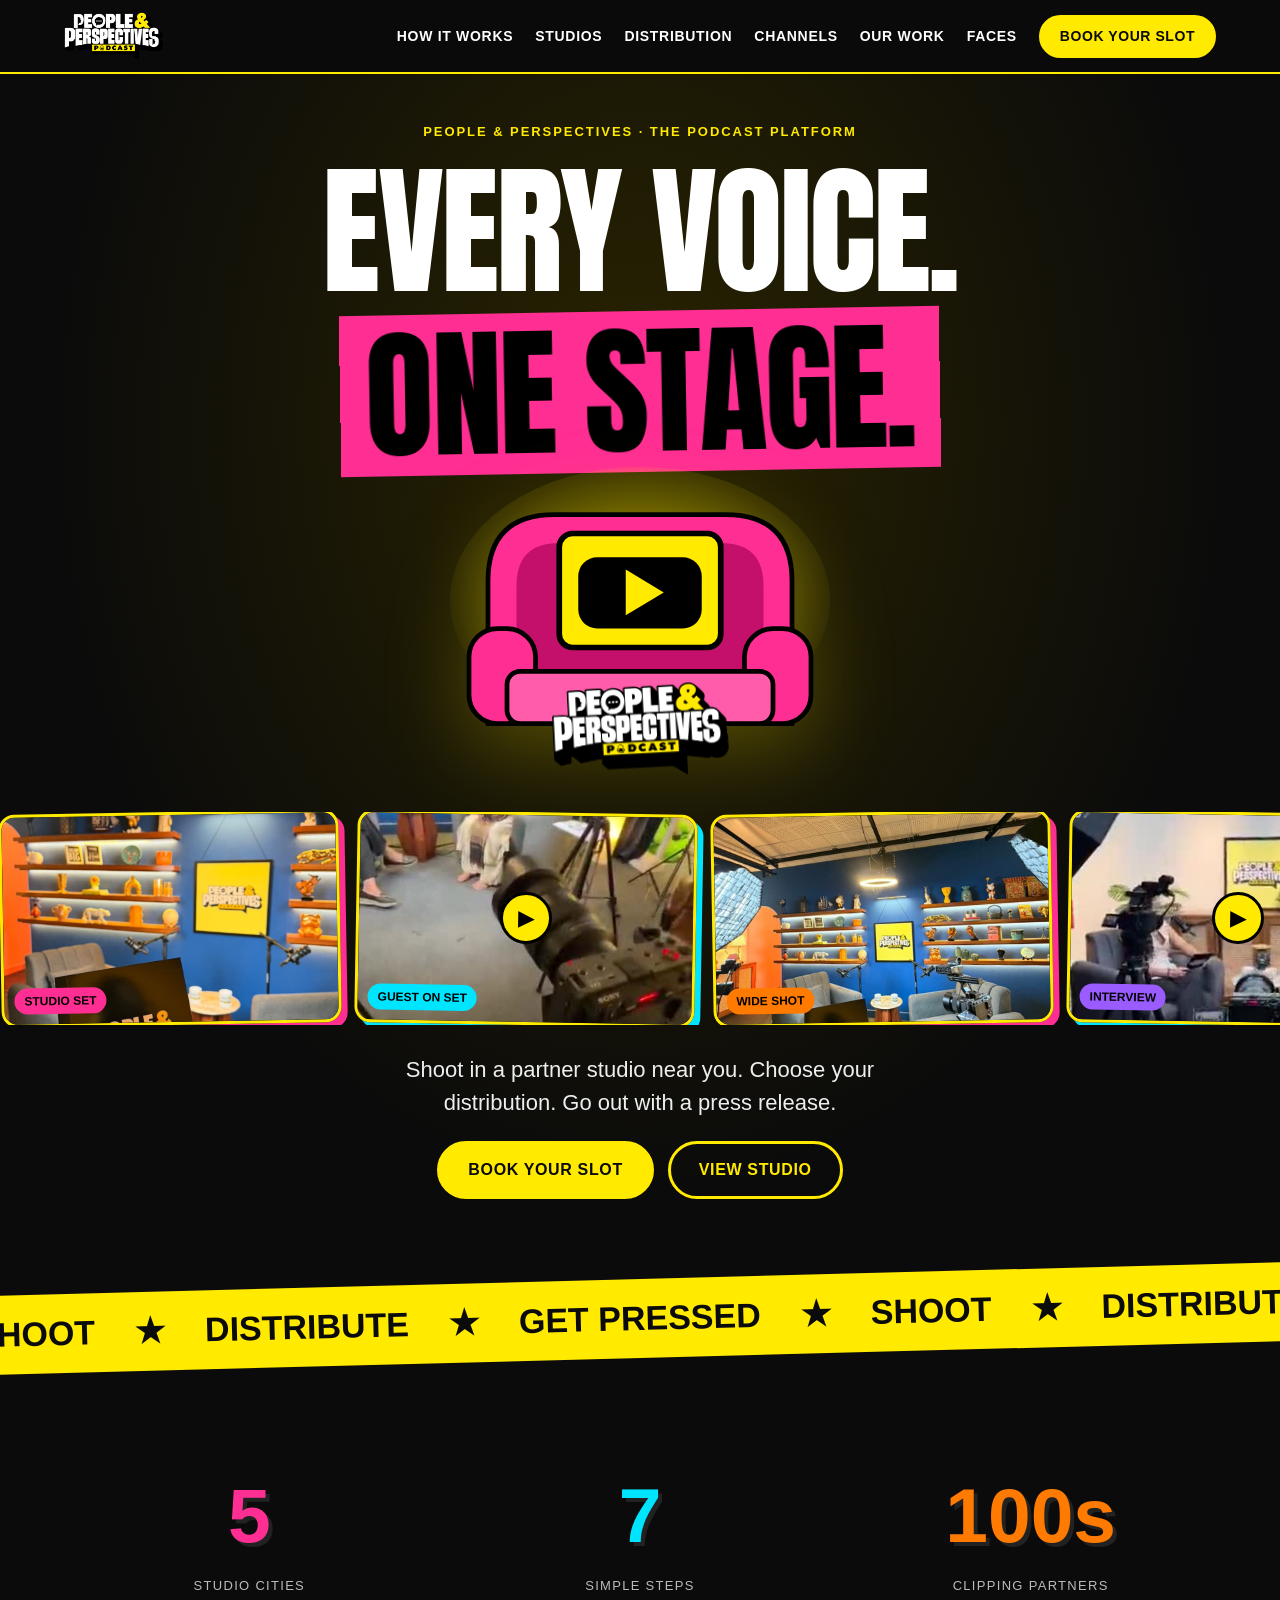
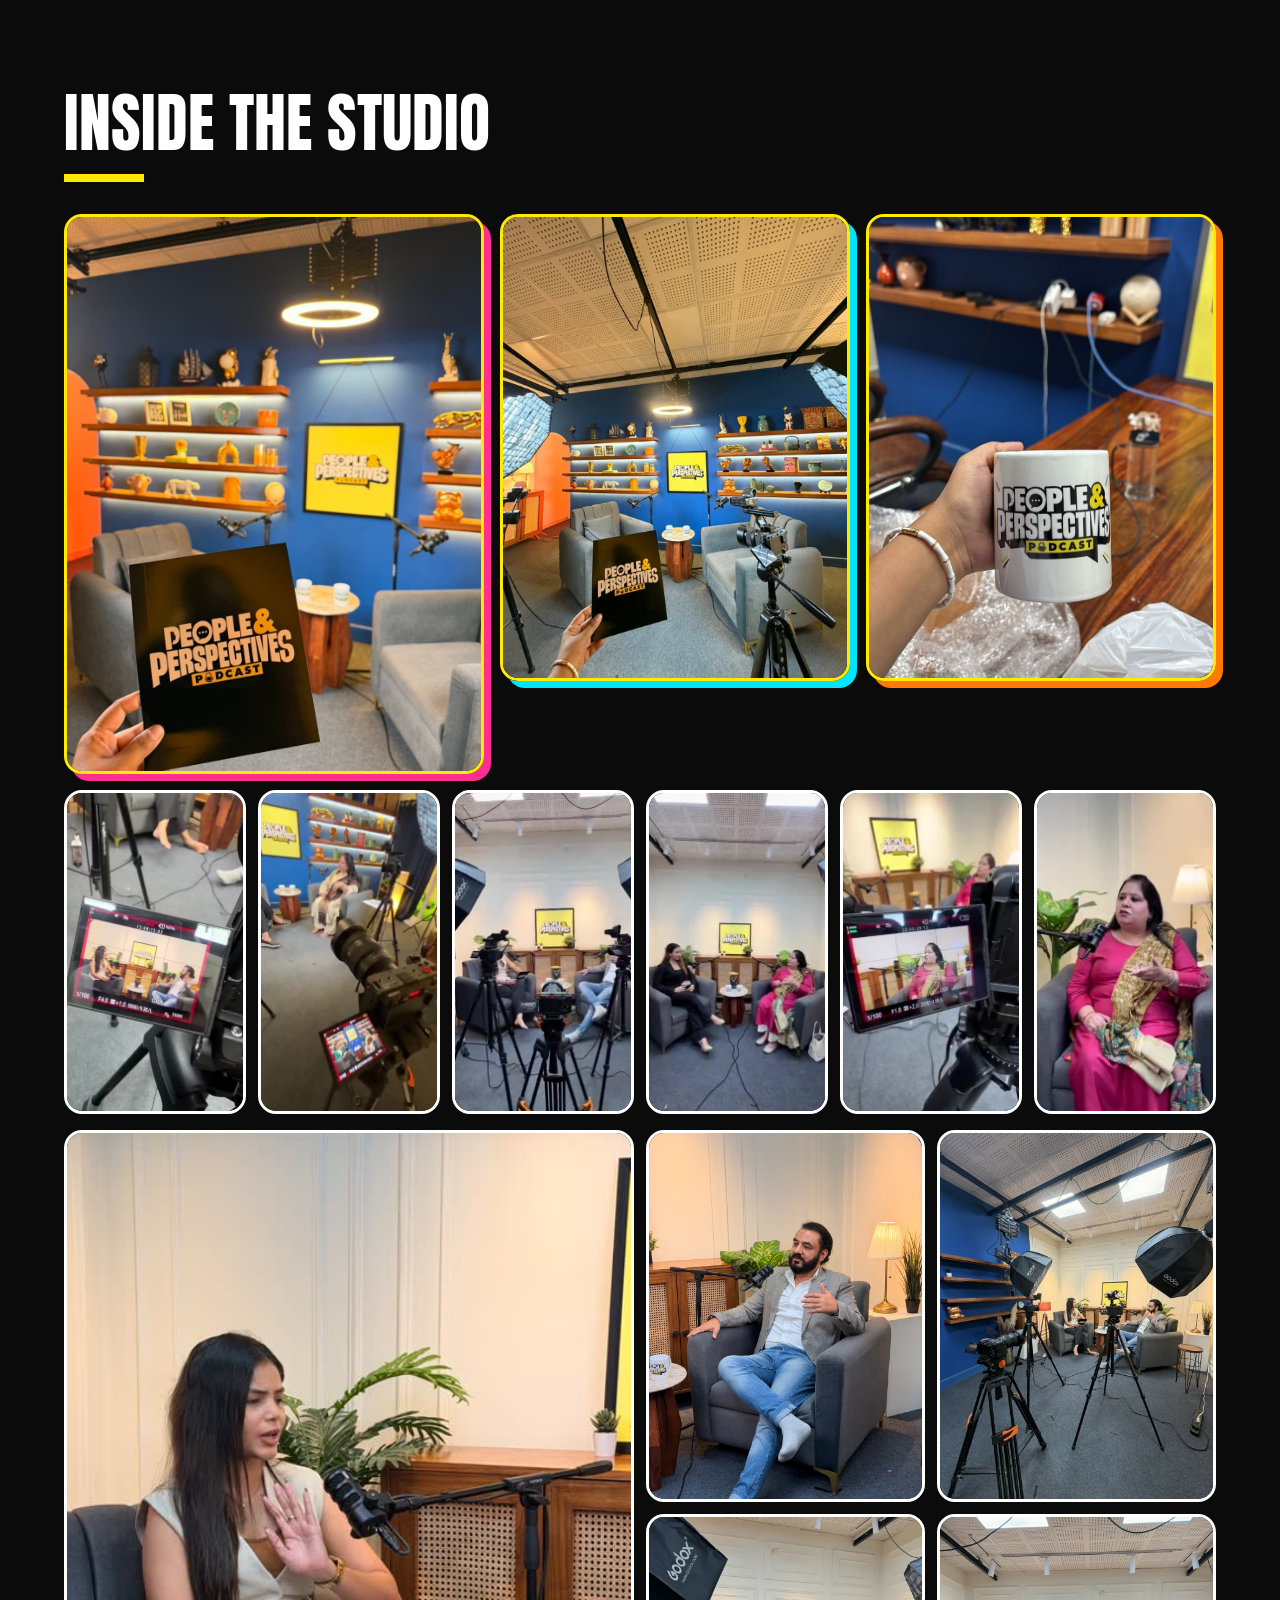
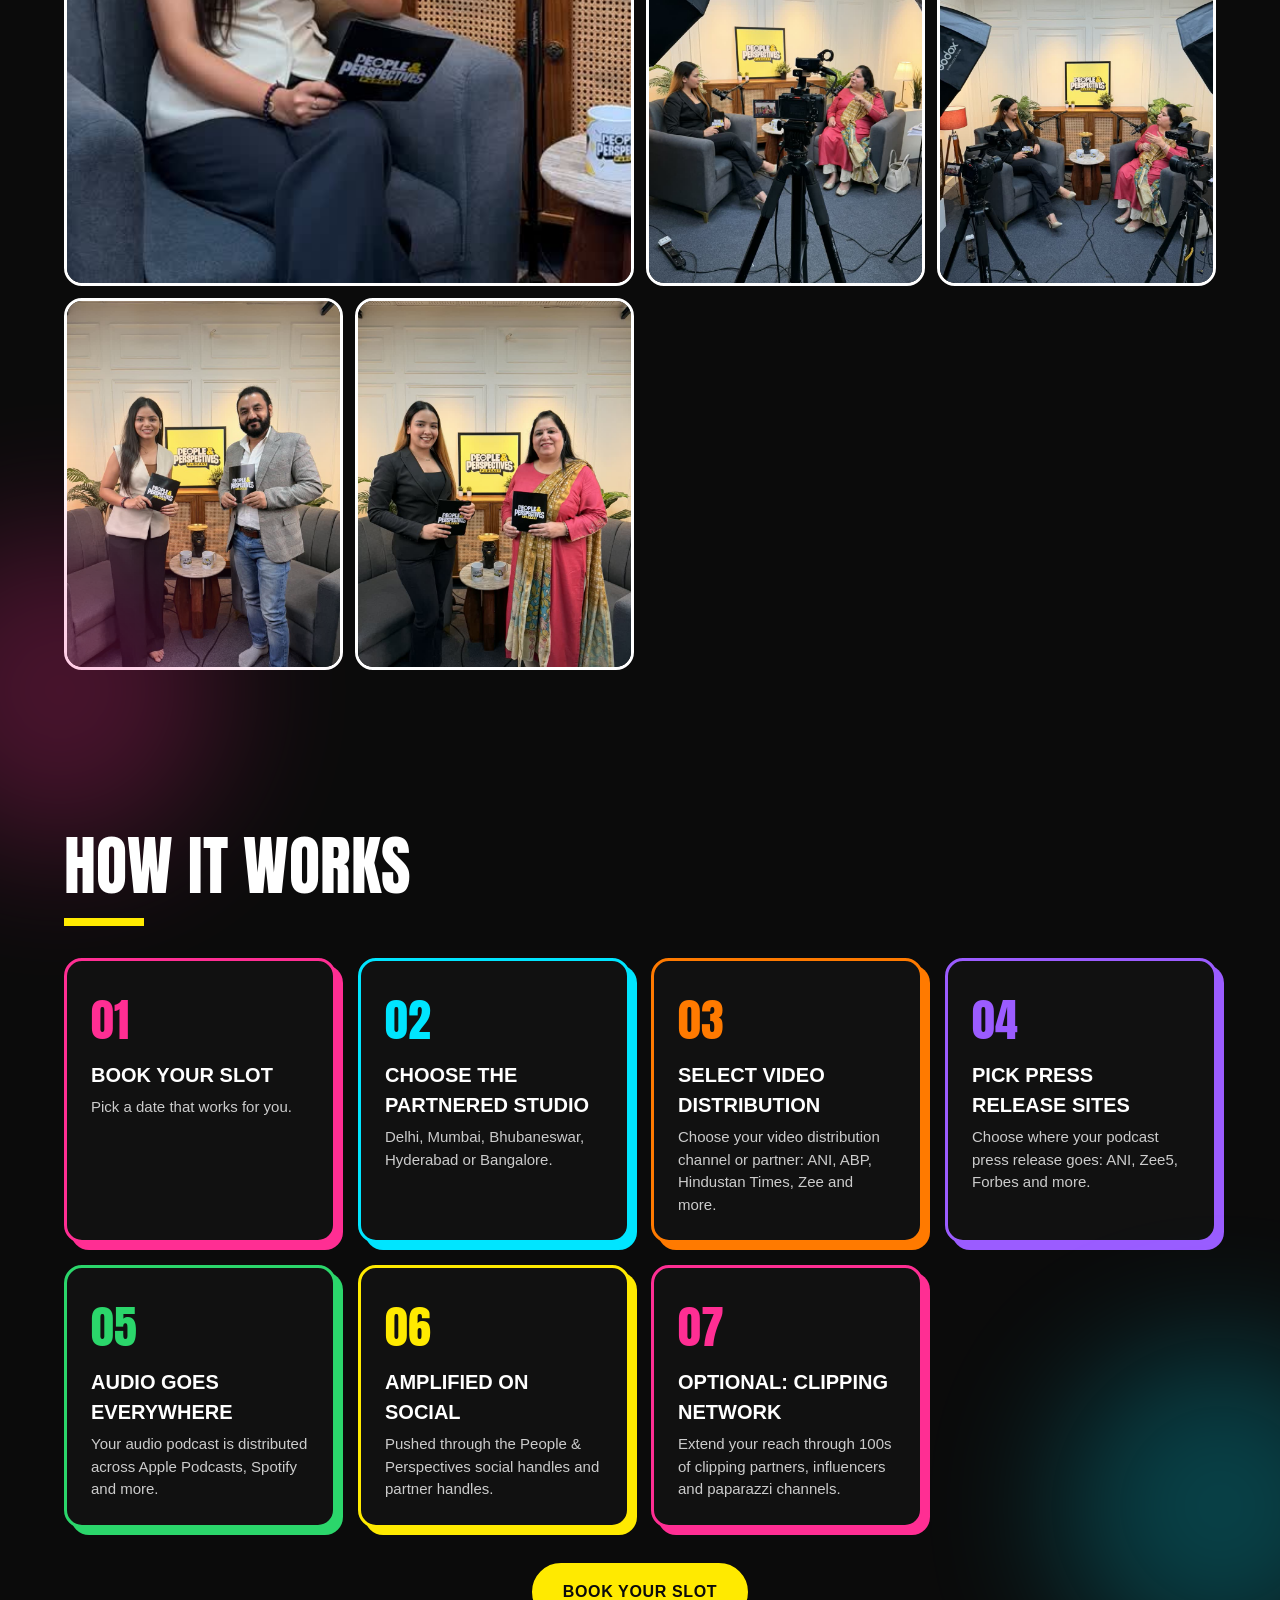
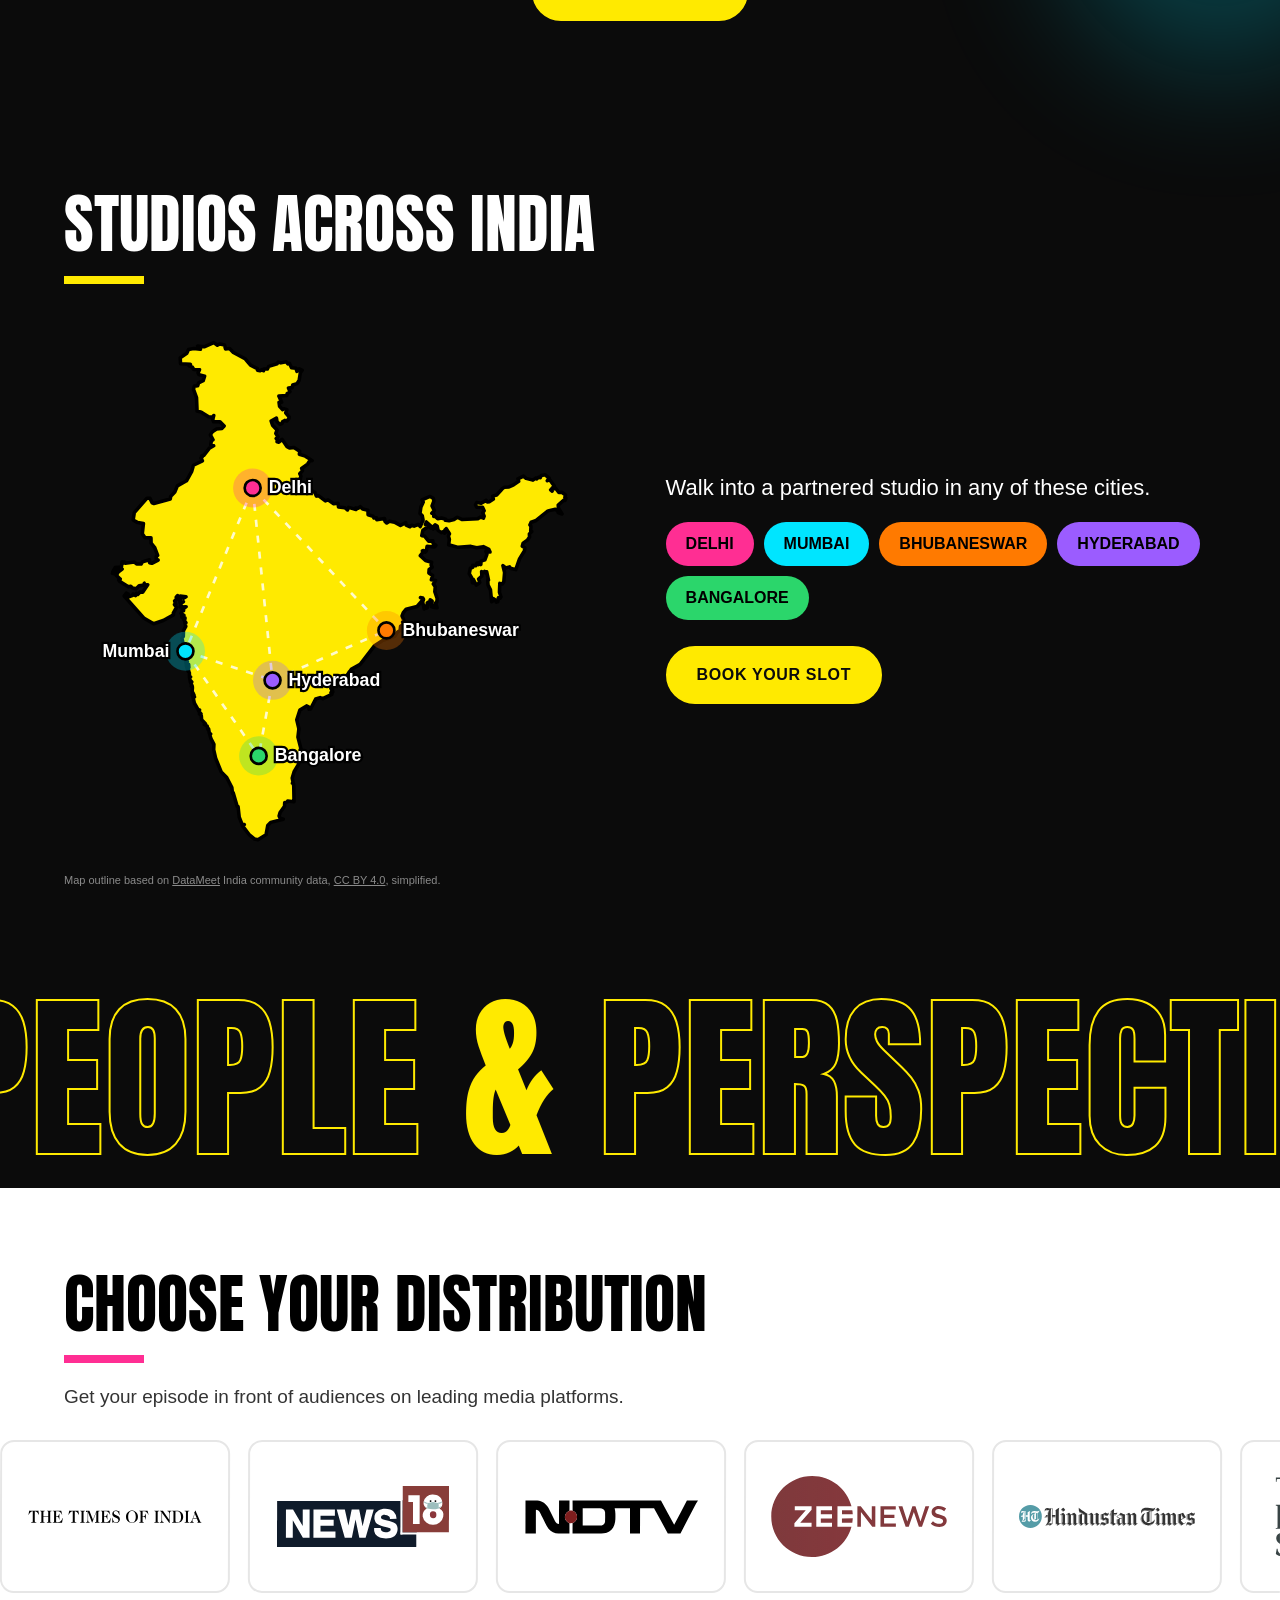
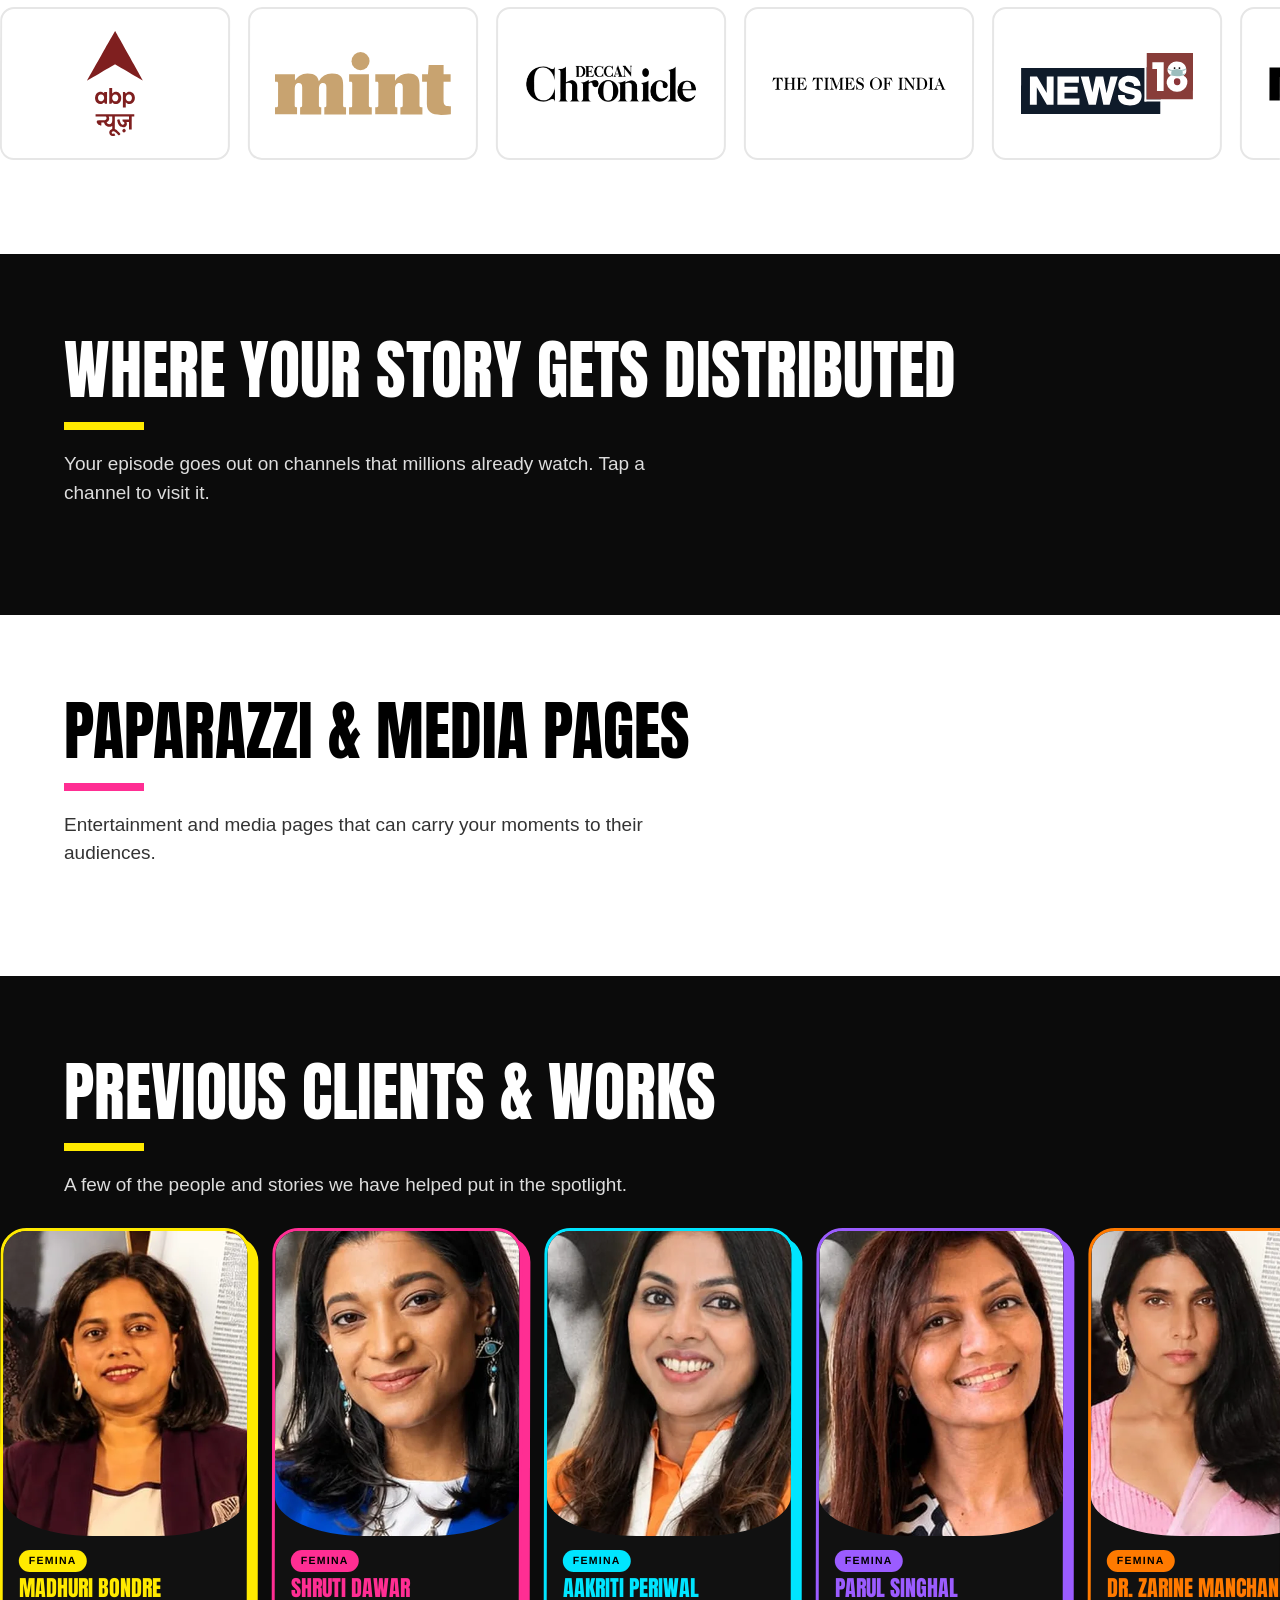
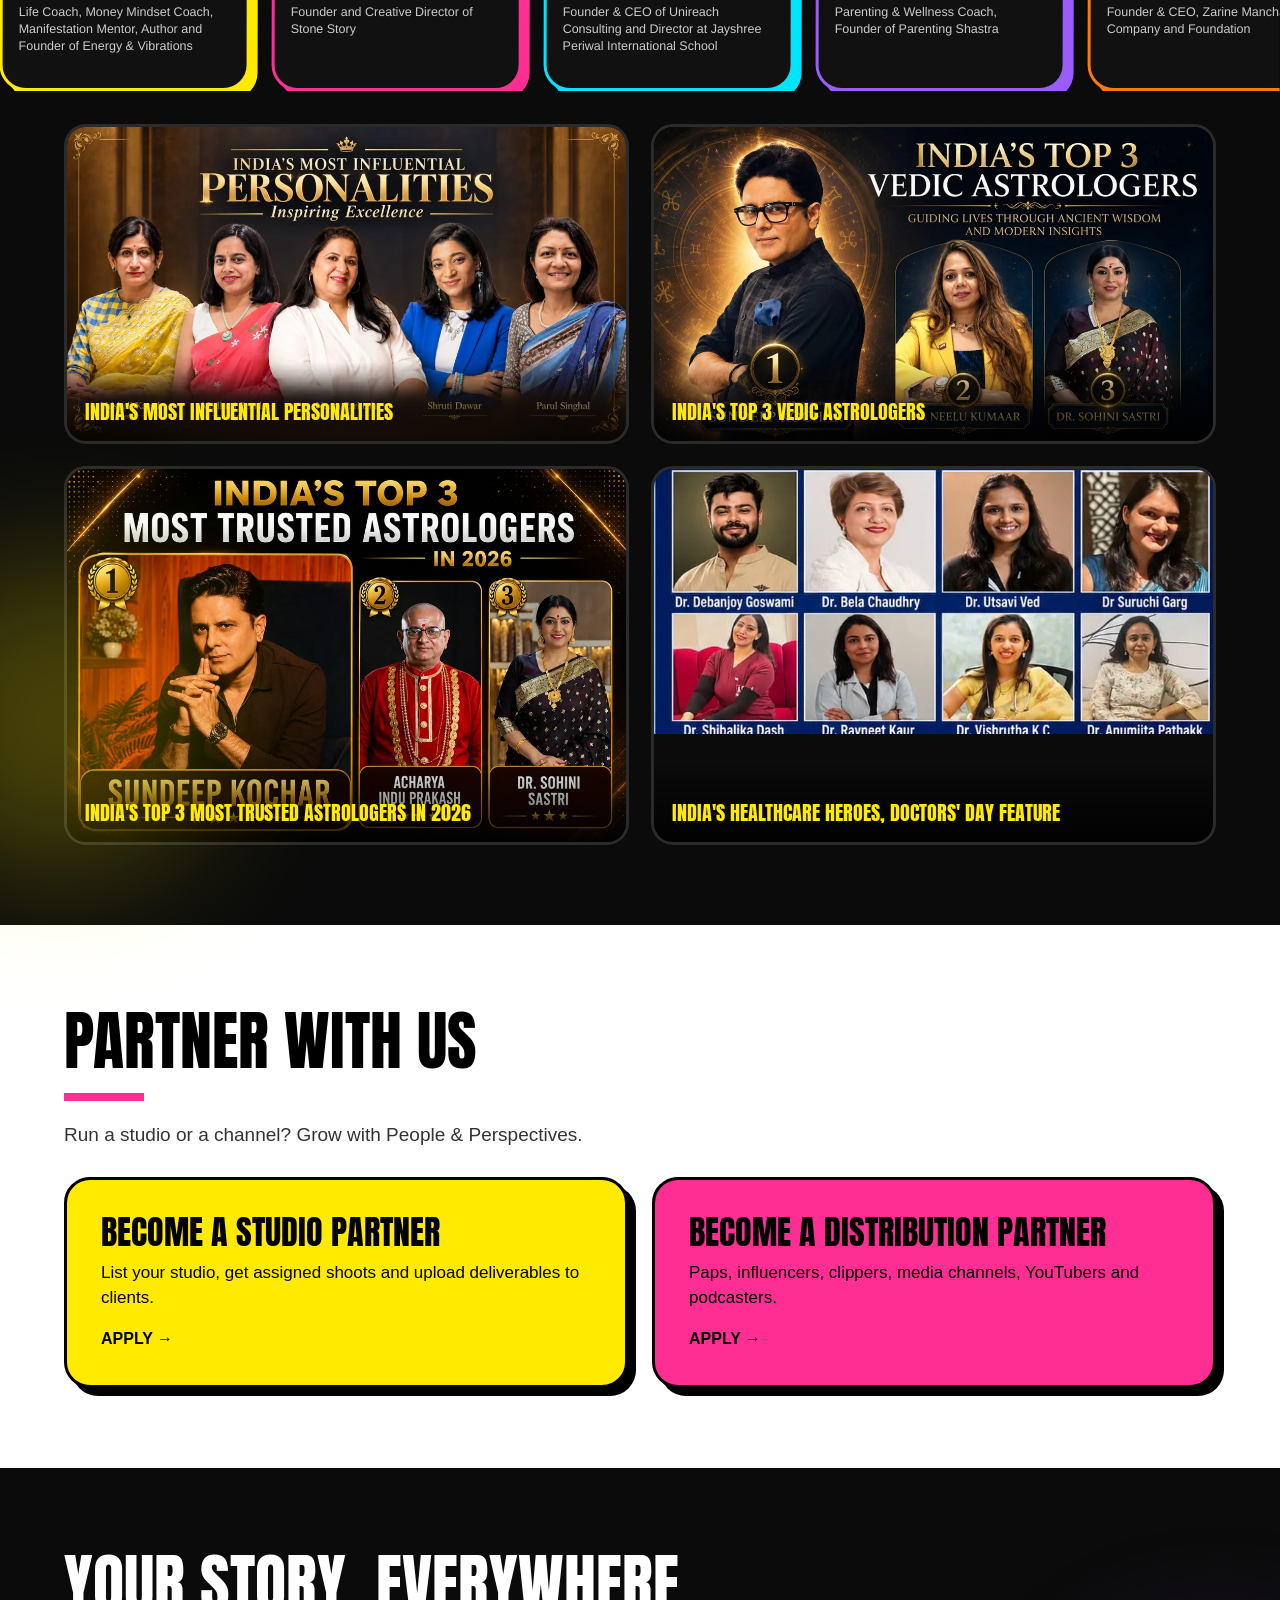
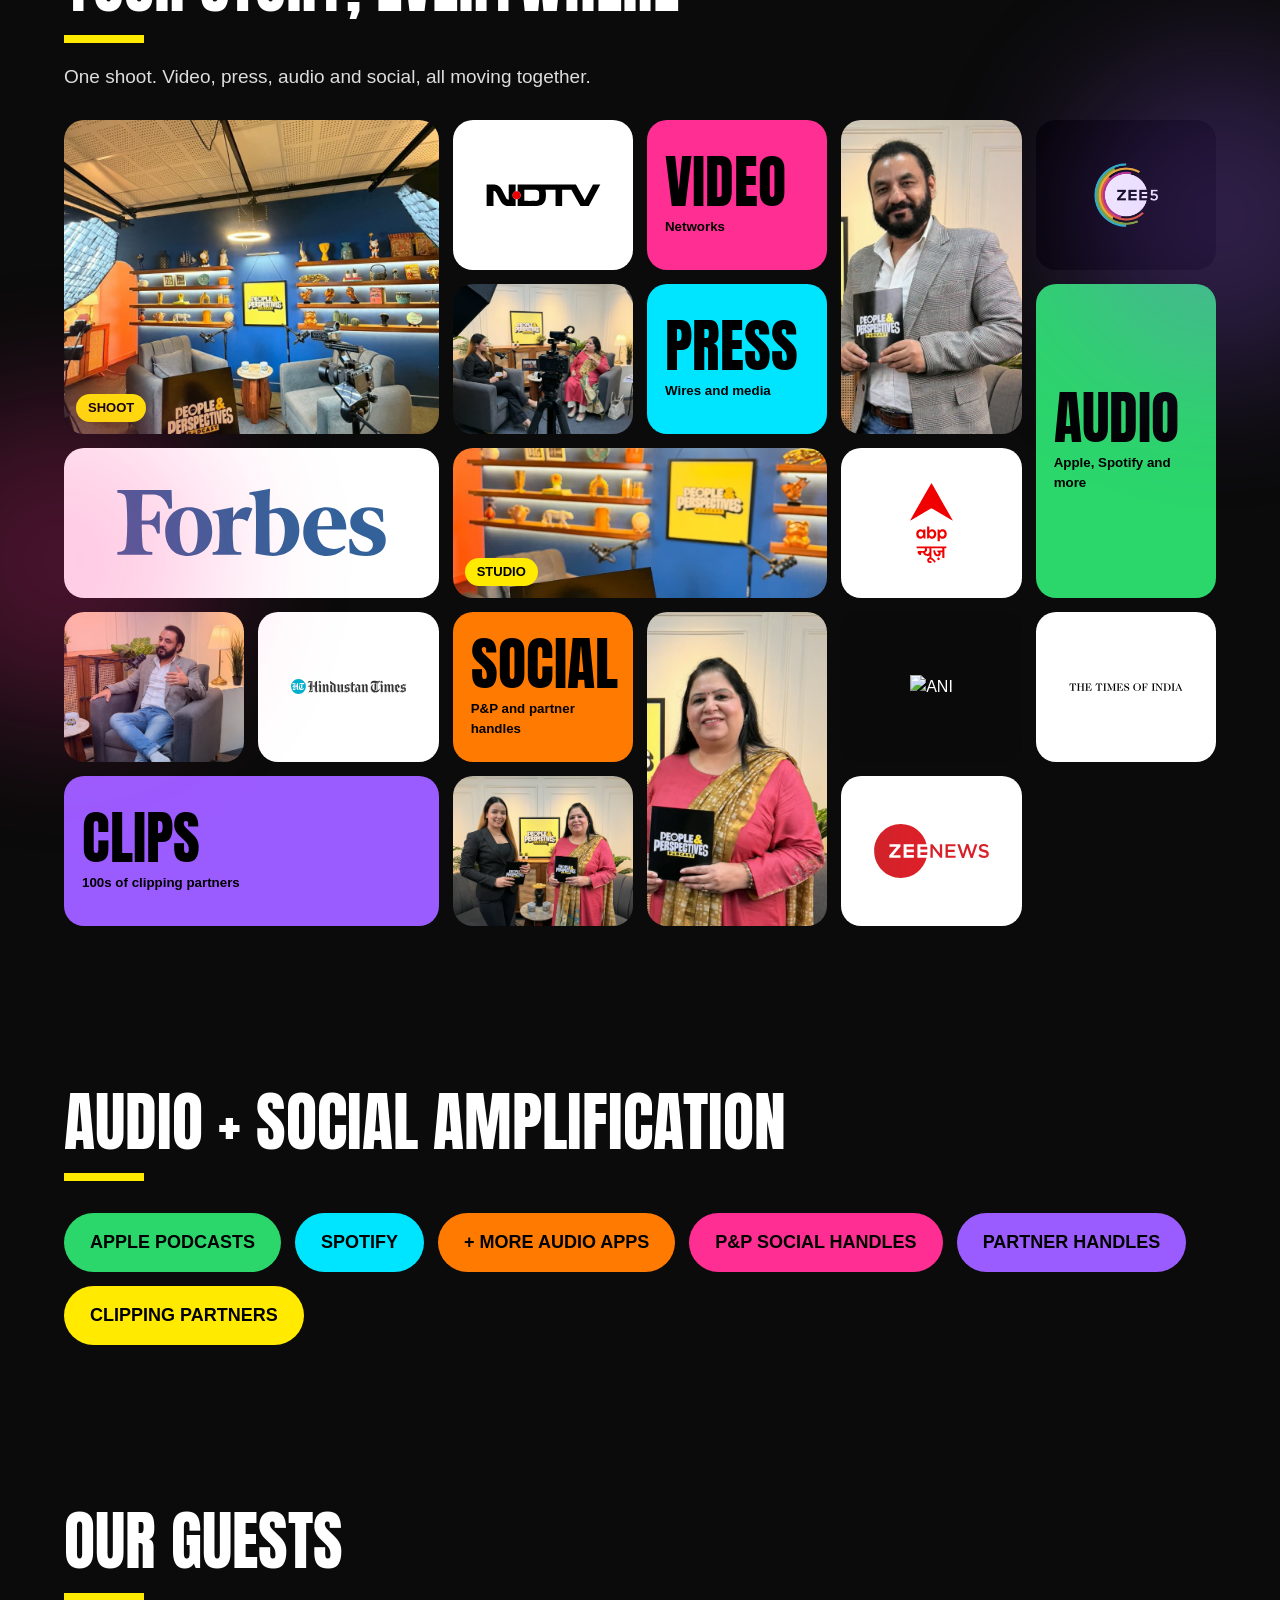
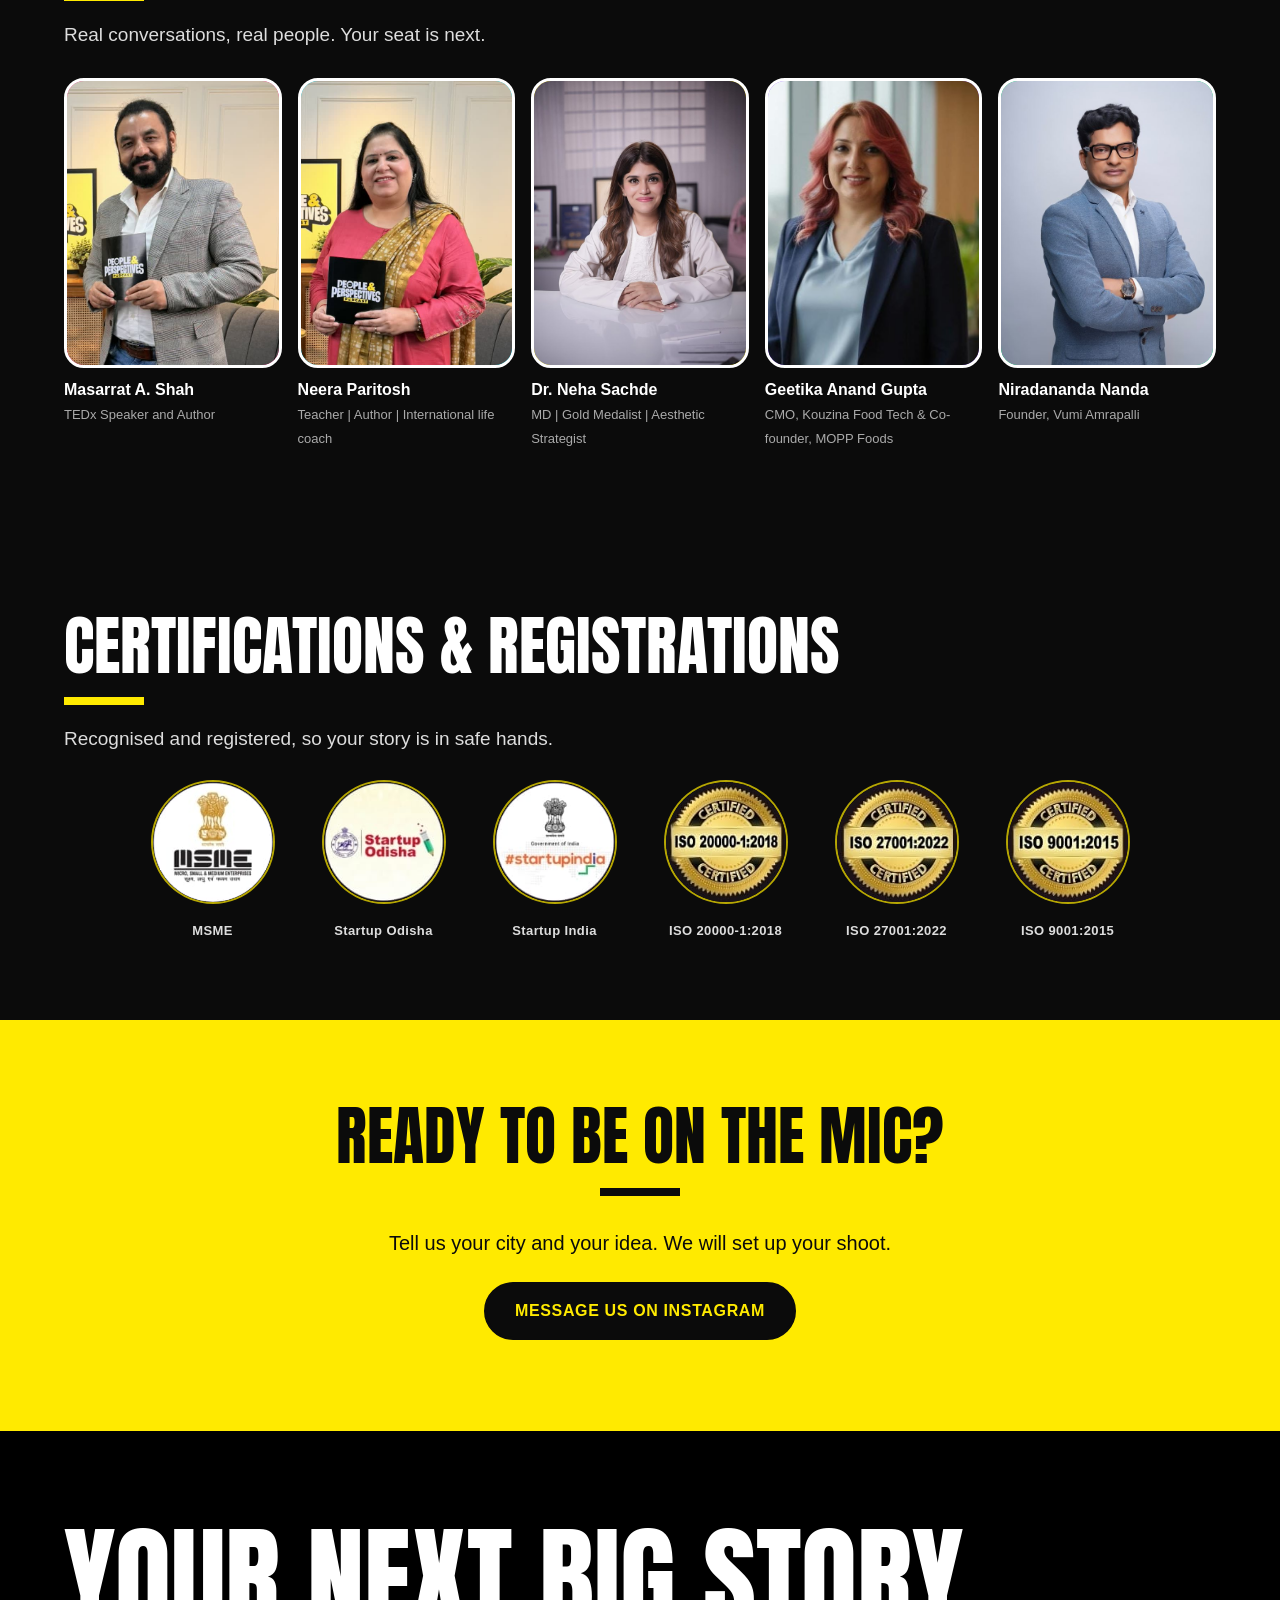
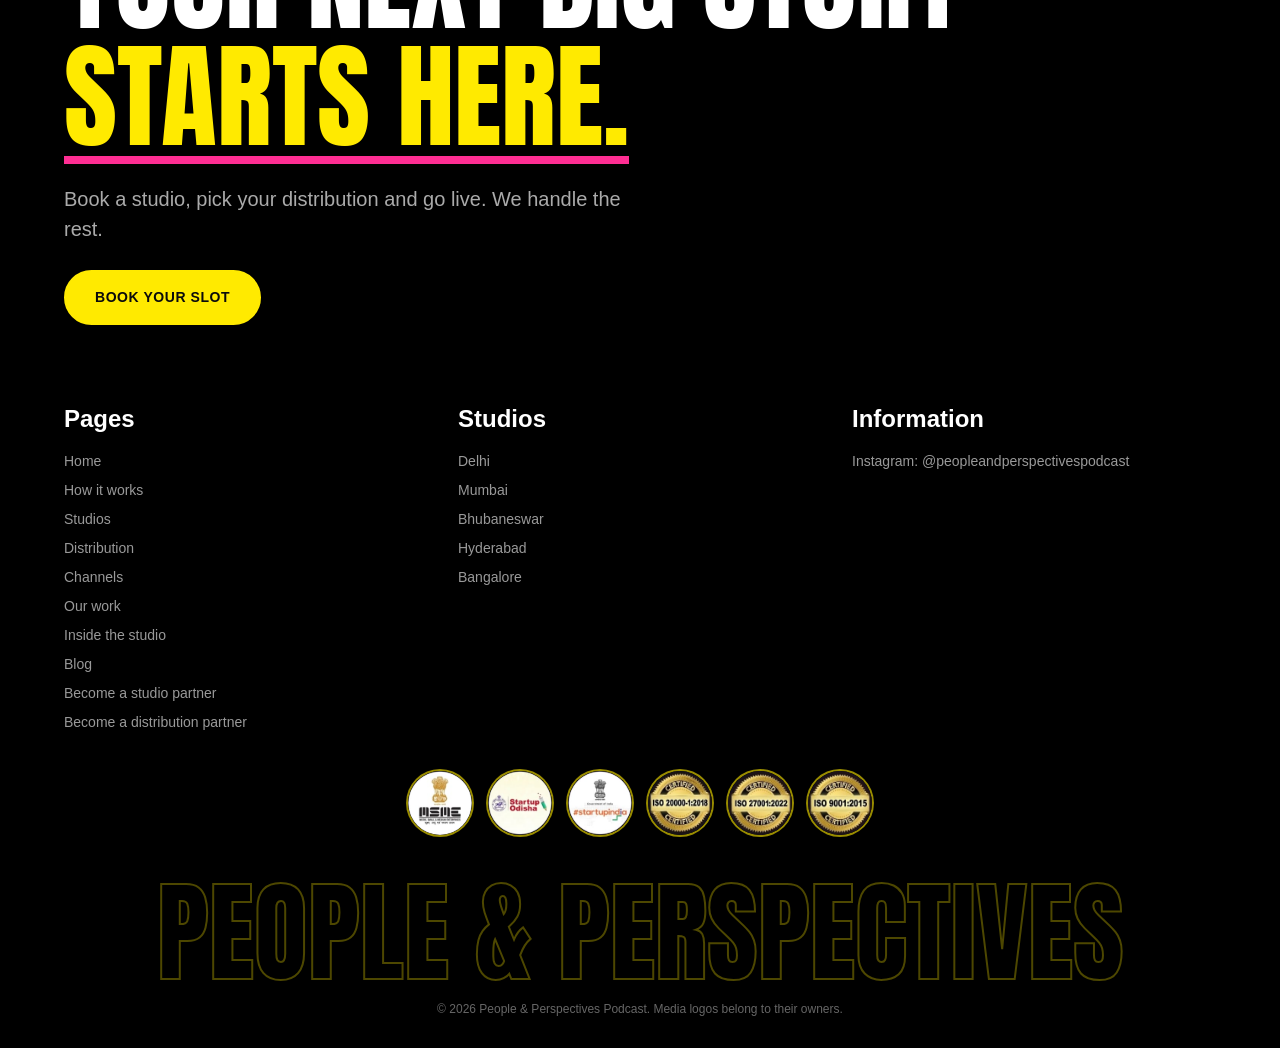
==== commit efef1d4e: "Place map credit below map block to preserve grid layout" ====
--- a/index.html
+++ b/index.html
@@ -42,10 +42,10 @@
 <div class="gal"><figure class="g1"><img loading="lazy" src="media_set.jpg" alt="Studio set with the People &amp; Perspectives yellow logo frame"></figure><figure class="g2"><img loading="lazy" src="media_wide.jpg" alt="Wide shot of the studio with cameras and lights"></figure><figure class="g3"><img loading="lazy" src="media_mug.jpg" alt="People &amp; Perspectives podcast mug"></figure></div>
 <div class="vids"><div class="vid"><video muted loop playsinline preload="none" poster="bts1.jpg" data-src="bts1.mp4"></video></div><div class="vid"><video muted loop playsinline preload="none" poster="bts2.jpg" data-src="bts2.mp4"></video></div><div class="vid"><video muted loop playsinline preload="none" poster="bts3.jpg" data-src="bts3.mp4"></video></div><div class="vid"><video muted loop playsinline preload="none" poster="bts4.jpg" data-src="bts4.mp4"></video></div><div class="vid"><video muted loop playsinline preload="none" poster="bts5.jpg" data-src="bts5.mp4"></video></div><div class="vid"><video muted loop playsinline preload="none" poster="bts6.jpg" data-src="bts6.mp4"></video></div></div><div class="shots"><figure><img loading="lazy" src="shot1.jpg" alt="On set at a People &amp; Perspectives shoot"></figure><figure><img loading="lazy" src="shot2.jpg" alt="On set at a People &amp; Perspectives shoot"></figure><figure><img loading="lazy" src="shot3.jpg" alt="On set at a People &amp; Perspectives shoot"></figure><figure><img loading="lazy" src="shot4.jpg" alt="On set at a People &amp; Perspectives shoot"></figure><figure><img loading="lazy" src="shot5.jpg" alt="On set at a People &amp; Perspectives shoot"></figure><figure><img loading="lazy" src="shot6.jpg" alt="On set at a People &amp; Perspectives shoot"></figure><figure><img loading="lazy" src="shot7.jpg" alt="On set at a People &amp; Perspectives shoot"></figure></div></section><section id="how" class="reveal"><h2>How it works</h2><div class="flow"><article class="step tilt" style="--c:#FF2E93;--d:0.0s"><span class="num">01</span><h3>Book your slot</h3><p>Pick a date that works for you.</p></article><article class="step tilt" style="--c:#00E5FF;--d:0.12s"><span class="num">02</span><h3>Choose the partnered studio</h3><p>Delhi, Mumbai, Bhubaneswar, Hyderabad or Bangalore.</p></article><article class="step tilt" style="--c:#FF7A00;--d:0.24s"><span class="num">03</span><h3>Select video distribution</h3><p>Choose your video distribution channel or partner: ANI, ABP, Hindustan Times, Zee and more.</p></article><article class="step tilt" style="--c:#9B5CFF;--d:0.36s"><span class="num">04</span><h3>Pick press release sites</h3><p>Choose where your podcast press release goes: ANI, Zee5, Forbes and more.</p></article><article class="step tilt" style="--c:#2BD66B;--d:0.48s"><span class="num">05</span><h3>Audio goes everywhere</h3><p>Your audio podcast is distributed across Apple Podcasts, Spotify and more.</p></article><article class="step tilt" style="--c:#FFEA00;--d:0.6s"><span class="num">06</span><h3>Amplified on social</h3><p>Pushed through the People &amp; Perspectives social handles and partner handles.</p></article><article class="step tilt" style="--c:#FF2E93;--d:0.72s"><span class="num">07</span><h3>Optional: clipping network</h3><p>Extend your reach through 100s of clipping partners, influencers and paparazzi channels.</p></article></div><div class="center"><a href="/book/" class="btn">Book your slot</a></div></section>
 <section id="studios" class="reveal"><h2>Studios across India</h2>
-  <div class="mapwrap"><svg viewBox="0 0 620 620" class="map" role="img" aria-label="Map of India with studio cities"><polygon points="217.9,61.1 220.9,61.7 223.1,60.4 224.8,61.6 225.2,59.8 229.0,59.8 230.6,56.8 240.0,53.8 241.2,51.9 244.3,52.8 250.3,51.5 252.2,54.0 254.0,53.4 256.3,58.2 261.2,58.8 262.4,62.3 264.9,59.4 268.3,61.1 266.2,64.0 264.9,72.4 262.5,76.2 257.6,77.7 257.1,80.7 252.8,81.0 254.5,85.2 251.3,87.6 251.0,89.6 242.0,90.2 245.2,97.1 242.2,97.1 242.8,101.7 246.4,105.5 247.7,104.5 251.0,105.5 249.7,109.0 253.5,113.6 253.4,115.3 251.0,118.3 248.7,117.6 246.1,119.2 245.6,121.2 243.2,121.9 240.0,119.1 239.3,114.9 233.3,118.2 234.9,123.0 240.0,128.5 238.6,132.3 241.1,135.9 239.0,137.9 240.3,139.2 240.0,141.7 242.0,142.1 245.6,138.9 251.3,147.2 254.4,148.8 259.0,148.2 265.5,152.4 265.1,155.7 271.9,157.9 279.6,162.9 277.2,162.6 274.4,166.8 267.7,171.8 268.7,174.1 265.6,177.7 266.9,180.4 266.1,183.5 264.0,184.1 263.6,189.7 270.4,194.9 270.4,192.4 282.5,198.6 284.3,202.9 286.6,202.4 294.4,208.3 297.4,207.1 303.8,211.5 308.7,210.9 309.2,215.1 316.4,216.0 319.3,218.5 320.6,215.6 329.0,218.0 328.6,216.2 331.7,216.5 333.8,214.8 336.4,217.4 342.4,218.7 342.5,223.9 348.1,225.6 349.2,227.6 352.1,227.4 352.3,229.4 361.1,228.1 361.6,231.5 363.6,233.2 366.7,231.3 372.3,232.2 379.0,236.0 384.9,232.8 385.4,235.5 389.8,237.4 391.6,235.7 394.4,236.8 399.3,234.8 401.3,237.2 404.5,229.9 403.6,225.1 401.0,222.5 402.0,215.3 404.7,209.6 403.3,207.1 412.3,203.3 415.9,205.3 416.7,208.3 414.6,213.9 417.2,219.2 414.3,222.1 416.5,222.7 416.5,225.9 417.4,225.0 421.0,228.4 425.3,227.5 429.9,229.0 429.6,230.1 433.8,230.6 439.3,229.3 443.0,226.7 448.6,229.3 466.1,228.5 469.3,226.4 472.5,227.6 473.3,225.5 471.7,221.6 473.3,219.3 471.5,215.6 465.1,215.5 463.5,212.7 464.9,210.2 469.9,211.0 475.5,207.7 476.8,209.4 479.4,209.1 483.7,206.2 482.9,202.9 487.3,201.6 493.5,194.8 496.1,192.8 501.3,192.6 506.4,190.2 512.2,186.2 511.3,183.4 517.6,180.4 520.5,182.9 528.2,184.9 531.3,182.6 532.7,183.5 534.4,181.7 536.5,182.1 537.7,179.7 542.1,178.9 546.4,182.6 544.4,185.5 546.9,184.1 552.2,191.4 548.2,195.8 549.9,197.3 549.8,195.1 553.6,193.8 557.4,198.8 560.8,198.6 564.9,201.6 564.2,204.4 565.4,205.2 564.4,207.8 563.1,207.4 556.7,213.0 556.9,216.1 561.0,223.0 556.5,221.4 556.6,219.9 553.5,217.7 545.2,219.5 531.1,230.7 526.2,232.3 524.8,235.4 526.0,236.9 525.7,242.2 526.9,242.8 524.2,245.5 524.4,248.9 521.9,252.5 517.2,255.8 516.2,259.3 519.1,261.0 518.6,264.7 513.1,273.6 508.9,285.7 502.8,284.1 501.9,282.6 497.5,283.8 494.4,281.2 496.3,288.9 495.4,299.4 493.8,301.9 490.9,301.2 490.5,311.2 492.2,316.3 491.3,317.9 489.3,317.5 488.6,321.7 487.8,320.7 487.0,322.4 486.3,320.1 483.4,318.3 483.1,321.0 481.7,321.7 480.4,308.5 477.7,303.2 477.3,297.5 478.2,297.4 476.1,288.1 475.0,289.4 473.7,287.8 472.0,289.6 470.4,287.9 470.7,292.8 467.0,296.2 468.3,300.2 464.5,303.2 461.0,296.6 461.0,300.8 460.1,300.6 459.3,295.1 456.5,290.2 457.8,284.1 460.3,283.2 460.3,280.7 463.9,281.3 465.3,278.2 467.0,280.0 466.9,278.1 469.5,280.0 469.8,276.2 474.1,274.6 476.4,268.5 475.3,265.3 479.9,265.8 478.6,262.9 472.3,259.8 464.9,261.0 458.4,259.5 444.1,260.6 433.3,257.7 434.1,251.4 433.0,247.7 434.2,245.2 430.6,239.5 429.1,241.1 430.1,242.9 428.8,244.7 426.1,243.2 425.0,244.0 421.4,241.5 420.3,236.5 418.0,235.3 417.1,236.3 419.6,239.5 416.9,238.6 416.0,239.7 415.1,238.2 413.1,239.1 414.3,237.4 408.2,232.0 407.1,234.9 409.7,235.2 410.4,237.2 404.3,241.3 403.0,247.4 405.9,247.8 410.7,253.6 415.4,253.3 415.9,256.4 418.9,258.3 417.4,260.2 409.0,259.4 408.2,264.5 407.0,265.9 405.1,264.2 403.7,264.7 404.3,266.1 401.4,269.9 407.2,275.4 414.1,277.3 413.5,280.4 414.7,283.1 411.3,285.4 411.0,289.5 415.2,292.4 413.8,297.1 418.6,297.9 416.0,301.8 418.2,305.0 417.7,310.6 420.4,318.4 419.9,322.2 418.6,323.2 420.2,328.6 417.1,328.3 415.8,325.7 416.4,328.3 413.7,327.3 414.7,321.0 412.5,319.8 411.1,324.4 410.4,322.4 409.2,323.3 409.2,328.6 408.6,326.8 408.4,329.1 408.3,326.8 406.1,326.6 405.7,329.9 404.0,322.0 405.0,319.2 404.2,317.6 401.5,317.2 404.6,319.3 397.7,327.2 385.4,330.3 382.2,334.1 380.8,337.9 383.3,344.2 381.4,344.9 384.9,346.1 379.1,349.6 378.8,352.3 379.9,352.8 378.2,354.3 380.2,353.2 375.5,356.2 372.9,360.6 371.8,360.2 372.8,360.7 358.5,365.7 349.4,371.8 333.6,392.4 323.5,398.1 317.6,406.4 302.3,416.3 300.6,419.5 302.6,421.2 302.7,418.8 301.1,423.6 302.8,423.2 301.7,425.5 300.7,424.4 301.6,426.3 291.5,431.1 288.5,429.9 283.5,431.5 277.8,442.6 275.9,442.8 275.5,440.2 273.2,439.2 265.7,443.8 262.2,454.8 264.6,465.0 263.5,474.4 267.4,489.5 264.1,505.2 259.2,513.4 257.1,520.5 258.2,526.3 257.2,526.3 258.5,526.9 258.8,530.2 259.1,547.2 251.9,546.3 252.9,546.8 248.6,548.3 248.4,552.2 243.4,559.2 242.3,563.3 243.4,565.7 247.0,566.8 232.8,570.4 229.5,573.9 227.6,584.2 218.5,590.0 214.4,589.1 208.5,584.1 200.9,574.0 203.1,572.9 200.8,573.3 197.4,564.5 196.1,552.6 195.1,552.6 190.6,537.1 189.8,537.7 189.1,531.3 183.3,519.9 177.1,513.5 170.8,498.1 168.6,488.4 168.9,482.6 165.4,475.8 163.9,470.3 165.2,470.9 163.7,469.9 162.9,464.9 162.1,465.8 161.3,461.9 158.0,460.2 159.3,459.3 155.0,454.7 154.7,450.3 152.7,448.4 154.4,448.1 151.7,445.0 152.7,443.8 151.7,444.4 146.9,436.1 145.4,429.7 147.0,429.1 145.5,429.4 144.5,427.2 146.6,427.4 144.5,425.6 145.9,425.7 144.3,423.0 144.7,418.7 143.4,416.9 144.6,417.2 142.3,412.0 144.0,412.3 142.1,410.4 141.4,406.9 142.6,406.5 141.4,406.1 141.2,401.7 139.5,399.5 140.4,398.9 139.3,398.7 137.8,394.2 138.1,393.0 140.7,395.8 140.4,392.3 139.3,393.3 137.5,391.6 137.3,388.3 139.0,389.3 136.4,385.1 136.8,383.0 139.0,384.6 137.3,381.2 140.0,378.9 138.9,378.9 138.6,375.6 138.2,378.5 135.6,381.3 135.2,373.3 137.2,373.7 135.1,372.5 134.6,370.1 136.9,369.1 134.1,368.8 132.9,363.0 134.4,361.0 134.6,354.5 137.2,349.7 136.2,345.6 137.4,345.5 135.2,342.4 136.3,341.2 134.3,340.8 134.1,339.7 136.3,340.0 133.8,339.0 135.1,337.1 132.7,339.1 132.7,336.5 134.4,336.8 131.9,335.0 133.7,331.7 134.7,332.0 132.8,332.0 133.3,331.0 137.5,327.5 130.8,327.8 132.2,323.3 134.5,321.8 130.8,323.3 130.4,320.8 132.1,317.2 134.6,318.0 137.4,316.3 130.8,315.4 129.0,317.4 127.9,314.9 126.4,316.7 126.5,319.5 124.6,320.9 125.9,324.8 124.4,325.0 126.7,328.3 123.1,334.6 123.4,336.7 111.8,343.0 101.0,346.6 89.8,340.1 67.8,315.4 70.3,312.1 69.7,313.8 72.3,313.3 72.9,316.4 77.5,314.7 77.9,313.1 80.5,315.0 81.6,312.3 83.1,313.6 85.8,311.0 88.6,311.2 94.3,302.7 91.5,303.1 90.4,301.0 90.4,302.9 84.6,303.8 81.4,307.1 77.1,306.4 75.2,304.5 72.5,305.1 62.5,298.7 64.0,299.4 61.7,297.5 63.3,296.2 59.5,292.8 59.7,291.4 58.9,292.2 61.0,288.4 65.5,285.0 59.7,287.7 59.0,286.3 57.6,290.7 54.6,289.9 57.5,287.7 54.9,288.1 57.6,283.4 64.7,282.8 65.4,276.8 66.5,278.6 68.0,276.9 69.0,278.4 79.2,277.1 81.8,279.4 86.9,279.4 88.4,277.0 96.3,274.6 96.4,277.9 98.9,278.6 106.0,275.0 103.9,273.7 103.8,271.0 105.5,269.6 102.0,260.5 98.1,255.8 98.0,249.9 91.3,249.7 88.2,245.2 89.5,233.8 83.1,232.7 77.9,229.8 79.2,221.5 93.5,205.2 96.8,205.4 99.4,210.5 101.2,211.2 119.7,206.1 120.2,203.2 124.8,198.2 127.7,191.4 138.0,185.6 143.9,175.0 145.8,168.1 155.9,163.2 154.3,160.0 155.9,158.4 155.2,157.6 157.7,156.8 163.8,148.8 168.6,146.2 165.3,145.1 166.0,140.7 167.9,139.4 164.9,133.9 167.1,130.5 171.8,127.3 178.0,126.6 180.4,124.0 175.7,119.2 168.4,119.0 167.6,116.6 168.7,112.1 167.6,113.9 162.8,113.5 154.7,108.3 149.9,107.1 149.3,91.9 145.9,82.6 146.8,79.0 150.6,78.6 151.6,75.2 156.8,72.9 158.4,67.9 152.0,66.0 151.0,64.1 152.6,60.5 146.2,60.3 144.6,57.7 140.9,56.2 142.4,54.4 131.3,53.8 130.9,47.2 138.3,42.0 140.3,37.7 146.1,36.5 153.7,37.4 150.5,33.9 157.9,34.7 168.7,30.0 172.8,32.9 175.7,31.5 180.8,32.6 181.9,37.1 186.5,36.6 190.8,41.1 203.9,48.1 210.1,55.4 217.8,59.3" fill="#FFEA00" stroke="#000" stroke-width="4" stroke-linejoin="round"/><path class="route" d="M212.5,193.7 L136.8,377.7"/><path class="route" d="M212.5,193.7 L234.9,410.4"/><path class="route" d="M212.5,193.7 L363.2,354.2"/><path class="route" d="M136.8,377.7 L234.9,410.4"/><path class="route" d="M234.9,410.4 L219.3,495.5"/><path class="route" d="M136.8,377.7 L219.3,495.5"/><path class="route" d="M234.9,410.4 L363.2,354.2"/><g class="pin"><circle cx="212.5" cy="193.7" r="22" fill="#FF2E93" opacity=".3" class="pulse"/><circle cx="212.5" cy="193.7" r="9" fill="#FF2E93" stroke="#000" stroke-width="3"/><text x="230.5" y="199.7" text-anchor="start" class="pl">Delhi</text></g><g class="pin"><circle cx="136.8" cy="377.7" r="22" fill="#00E5FF" opacity=".3" class="pulse"/><circle cx="136.8" cy="377.7" r="9" fill="#00E5FF" stroke="#000" stroke-width="3"/><text x="118.8" y="383.7" text-anchor="end" class="pl">Mumbai</text></g><g class="pin"><circle cx="363.2" cy="354.2" r="22" fill="#FF7A00" opacity=".3" class="pulse"/><circle cx="363.2" cy="354.2" r="9" fill="#FF7A00" stroke="#000" stroke-width="3"/><text x="381.2" y="360.2" text-anchor="start" class="pl">Bhubaneswar</text></g><g class="pin"><circle cx="234.9" cy="410.4" r="22" fill="#9B5CFF" opacity=".3" class="pulse"/><circle cx="234.9" cy="410.4" r="9" fill="#9B5CFF" stroke="#000" stroke-width="3"/><text x="252.9" y="416.4" text-anchor="start" class="pl">Hyderabad</text></g><g class="pin"><circle cx="219.3" cy="495.5" r="22" fill="#2BD66B" opacity=".3" class="pulse"/><circle cx="219.3" cy="495.5" r="9" fill="#2BD66B" stroke="#000" stroke-width="3"/><text x="237.3" y="501.5" text-anchor="start" class="pl">Bangalore</text></g></svg><p class="mapcredit">Map outline based on <a href="https://github.com/datameet/maps" target="_blank" rel="noopener">DataMeet</a> India community data, <a href="https://creativecommons.org/licenses/by/4.0/" target="_blank" rel="noopener">CC BY 4.0</a>, simplified.</p><div class="cities">
+  <div class="mapwrap"><svg viewBox="0 0 620 620" class="map" role="img" aria-label="Map of India with studio cities"><polygon points="217.9,61.1 220.9,61.7 223.1,60.4 224.8,61.6 225.2,59.8 229.0,59.8 230.6,56.8 240.0,53.8 241.2,51.9 244.3,52.8 250.3,51.5 252.2,54.0 254.0,53.4 256.3,58.2 261.2,58.8 262.4,62.3 264.9,59.4 268.3,61.1 266.2,64.0 264.9,72.4 262.5,76.2 257.6,77.7 257.1,80.7 252.8,81.0 254.5,85.2 251.3,87.6 251.0,89.6 242.0,90.2 245.2,97.1 242.2,97.1 242.8,101.7 246.4,105.5 247.7,104.5 251.0,105.5 249.7,109.0 253.5,113.6 253.4,115.3 251.0,118.3 248.7,117.6 246.1,119.2 245.6,121.2 243.2,121.9 240.0,119.1 239.3,114.9 233.3,118.2 234.9,123.0 240.0,128.5 238.6,132.3 241.1,135.9 239.0,137.9 240.3,139.2 240.0,141.7 242.0,142.1 245.6,138.9 251.3,147.2 254.4,148.8 259.0,148.2 265.5,152.4 265.1,155.7 271.9,157.9 279.6,162.9 277.2,162.6 274.4,166.8 267.7,171.8 268.7,174.1 265.6,177.7 266.9,180.4 266.1,183.5 264.0,184.1 263.6,189.7 270.4,194.9 270.4,192.4 282.5,198.6 284.3,202.9 286.6,202.4 294.4,208.3 297.4,207.1 303.8,211.5 308.7,210.9 309.2,215.1 316.4,216.0 319.3,218.5 320.6,215.6 329.0,218.0 328.6,216.2 331.7,216.5 333.8,214.8 336.4,217.4 342.4,218.7 342.5,223.9 348.1,225.6 349.2,227.6 352.1,227.4 352.3,229.4 361.1,228.1 361.6,231.5 363.6,233.2 366.7,231.3 372.3,232.2 379.0,236.0 384.9,232.8 385.4,235.5 389.8,237.4 391.6,235.7 394.4,236.8 399.3,234.8 401.3,237.2 404.5,229.9 403.6,225.1 401.0,222.5 402.0,215.3 404.7,209.6 403.3,207.1 412.3,203.3 415.9,205.3 416.7,208.3 414.6,213.9 417.2,219.2 414.3,222.1 416.5,222.7 416.5,225.9 417.4,225.0 421.0,228.4 425.3,227.5 429.9,229.0 429.6,230.1 433.8,230.6 439.3,229.3 443.0,226.7 448.6,229.3 466.1,228.5 469.3,226.4 472.5,227.6 473.3,225.5 471.7,221.6 473.3,219.3 471.5,215.6 465.1,215.5 463.5,212.7 464.9,210.2 469.9,211.0 475.5,207.7 476.8,209.4 479.4,209.1 483.7,206.2 482.9,202.9 487.3,201.6 493.5,194.8 496.1,192.8 501.3,192.6 506.4,190.2 512.2,186.2 511.3,183.4 517.6,180.4 520.5,182.9 528.2,184.9 531.3,182.6 532.7,183.5 534.4,181.7 536.5,182.1 537.7,179.7 542.1,178.9 546.4,182.6 544.4,185.5 546.9,184.1 552.2,191.4 548.2,195.8 549.9,197.3 549.8,195.1 553.6,193.8 557.4,198.8 560.8,198.6 564.9,201.6 564.2,204.4 565.4,205.2 564.4,207.8 563.1,207.4 556.7,213.0 556.9,216.1 561.0,223.0 556.5,221.4 556.6,219.9 553.5,217.7 545.2,219.5 531.1,230.7 526.2,232.3 524.8,235.4 526.0,236.9 525.7,242.2 526.9,242.8 524.2,245.5 524.4,248.9 521.9,252.5 517.2,255.8 516.2,259.3 519.1,261.0 518.6,264.7 513.1,273.6 508.9,285.7 502.8,284.1 501.9,282.6 497.5,283.8 494.4,281.2 496.3,288.9 495.4,299.4 493.8,301.9 490.9,301.2 490.5,311.2 492.2,316.3 491.3,317.9 489.3,317.5 488.6,321.7 487.8,320.7 487.0,322.4 486.3,320.1 483.4,318.3 483.1,321.0 481.7,321.7 480.4,308.5 477.7,303.2 477.3,297.5 478.2,297.4 476.1,288.1 475.0,289.4 473.7,287.8 472.0,289.6 470.4,287.9 470.7,292.8 467.0,296.2 468.3,300.2 464.5,303.2 461.0,296.6 461.0,300.8 460.1,300.6 459.3,295.1 456.5,290.2 457.8,284.1 460.3,283.2 460.3,280.7 463.9,281.3 465.3,278.2 467.0,280.0 466.9,278.1 469.5,280.0 469.8,276.2 474.1,274.6 476.4,268.5 475.3,265.3 479.9,265.8 478.6,262.9 472.3,259.8 464.9,261.0 458.4,259.5 444.1,260.6 433.3,257.7 434.1,251.4 433.0,247.7 434.2,245.2 430.6,239.5 429.1,241.1 430.1,242.9 428.8,244.7 426.1,243.2 425.0,244.0 421.4,241.5 420.3,236.5 418.0,235.3 417.1,236.3 419.6,239.5 416.9,238.6 416.0,239.7 415.1,238.2 413.1,239.1 414.3,237.4 408.2,232.0 407.1,234.9 409.7,235.2 410.4,237.2 404.3,241.3 403.0,247.4 405.9,247.8 410.7,253.6 415.4,253.3 415.9,256.4 418.9,258.3 417.4,260.2 409.0,259.4 408.2,264.5 407.0,265.9 405.1,264.2 403.7,264.7 404.3,266.1 401.4,269.9 407.2,275.4 414.1,277.3 413.5,280.4 414.7,283.1 411.3,285.4 411.0,289.5 415.2,292.4 413.8,297.1 418.6,297.9 416.0,301.8 418.2,305.0 417.7,310.6 420.4,318.4 419.9,322.2 418.6,323.2 420.2,328.6 417.1,328.3 415.8,325.7 416.4,328.3 413.7,327.3 414.7,321.0 412.5,319.8 411.1,324.4 410.4,322.4 409.2,323.3 409.2,328.6 408.6,326.8 408.4,329.1 408.3,326.8 406.1,326.6 405.7,329.9 404.0,322.0 405.0,319.2 404.2,317.6 401.5,317.2 404.6,319.3 397.7,327.2 385.4,330.3 382.2,334.1 380.8,337.9 383.3,344.2 381.4,344.9 384.9,346.1 379.1,349.6 378.8,352.3 379.9,352.8 378.2,354.3 380.2,353.2 375.5,356.2 372.9,360.6 371.8,360.2 372.8,360.7 358.5,365.7 349.4,371.8 333.6,392.4 323.5,398.1 317.6,406.4 302.3,416.3 300.6,419.5 302.6,421.2 302.7,418.8 301.1,423.6 302.8,423.2 301.7,425.5 300.7,424.4 301.6,426.3 291.5,431.1 288.5,429.9 283.5,431.5 277.8,442.6 275.9,442.8 275.5,440.2 273.2,439.2 265.7,443.8 262.2,454.8 264.6,465.0 263.5,474.4 267.4,489.5 264.1,505.2 259.2,513.4 257.1,520.5 258.2,526.3 257.2,526.3 258.5,526.9 258.8,530.2 259.1,547.2 251.9,546.3 252.9,546.8 248.6,548.3 248.4,552.2 243.4,559.2 242.3,563.3 243.4,565.7 247.0,566.8 232.8,570.4 229.5,573.9 227.6,584.2 218.5,590.0 214.4,589.1 208.5,584.1 200.9,574.0 203.1,572.9 200.8,573.3 197.4,564.5 196.1,552.6 195.1,552.6 190.6,537.1 189.8,537.7 189.1,531.3 183.3,519.9 177.1,513.5 170.8,498.1 168.6,488.4 168.9,482.6 165.4,475.8 163.9,470.3 165.2,470.9 163.7,469.9 162.9,464.9 162.1,465.8 161.3,461.9 158.0,460.2 159.3,459.3 155.0,454.7 154.7,450.3 152.7,448.4 154.4,448.1 151.7,445.0 152.7,443.8 151.7,444.4 146.9,436.1 145.4,429.7 147.0,429.1 145.5,429.4 144.5,427.2 146.6,427.4 144.5,425.6 145.9,425.7 144.3,423.0 144.7,418.7 143.4,416.9 144.6,417.2 142.3,412.0 144.0,412.3 142.1,410.4 141.4,406.9 142.6,406.5 141.4,406.1 141.2,401.7 139.5,399.5 140.4,398.9 139.3,398.7 137.8,394.2 138.1,393.0 140.7,395.8 140.4,392.3 139.3,393.3 137.5,391.6 137.3,388.3 139.0,389.3 136.4,385.1 136.8,383.0 139.0,384.6 137.3,381.2 140.0,378.9 138.9,378.9 138.6,375.6 138.2,378.5 135.6,381.3 135.2,373.3 137.2,373.7 135.1,372.5 134.6,370.1 136.9,369.1 134.1,368.8 132.9,363.0 134.4,361.0 134.6,354.5 137.2,349.7 136.2,345.6 137.4,345.5 135.2,342.4 136.3,341.2 134.3,340.8 134.1,339.7 136.3,340.0 133.8,339.0 135.1,337.1 132.7,339.1 132.7,336.5 134.4,336.8 131.9,335.0 133.7,331.7 134.7,332.0 132.8,332.0 133.3,331.0 137.5,327.5 130.8,327.8 132.2,323.3 134.5,321.8 130.8,323.3 130.4,320.8 132.1,317.2 134.6,318.0 137.4,316.3 130.8,315.4 129.0,317.4 127.9,314.9 126.4,316.7 126.5,319.5 124.6,320.9 125.9,324.8 124.4,325.0 126.7,328.3 123.1,334.6 123.4,336.7 111.8,343.0 101.0,346.6 89.8,340.1 67.8,315.4 70.3,312.1 69.7,313.8 72.3,313.3 72.9,316.4 77.5,314.7 77.9,313.1 80.5,315.0 81.6,312.3 83.1,313.6 85.8,311.0 88.6,311.2 94.3,302.7 91.5,303.1 90.4,301.0 90.4,302.9 84.6,303.8 81.4,307.1 77.1,306.4 75.2,304.5 72.5,305.1 62.5,298.7 64.0,299.4 61.7,297.5 63.3,296.2 59.5,292.8 59.7,291.4 58.9,292.2 61.0,288.4 65.5,285.0 59.7,287.7 59.0,286.3 57.6,290.7 54.6,289.9 57.5,287.7 54.9,288.1 57.6,283.4 64.7,282.8 65.4,276.8 66.5,278.6 68.0,276.9 69.0,278.4 79.2,277.1 81.8,279.4 86.9,279.4 88.4,277.0 96.3,274.6 96.4,277.9 98.9,278.6 106.0,275.0 103.9,273.7 103.8,271.0 105.5,269.6 102.0,260.5 98.1,255.8 98.0,249.9 91.3,249.7 88.2,245.2 89.5,233.8 83.1,232.7 77.9,229.8 79.2,221.5 93.5,205.2 96.8,205.4 99.4,210.5 101.2,211.2 119.7,206.1 120.2,203.2 124.8,198.2 127.7,191.4 138.0,185.6 143.9,175.0 145.8,168.1 155.9,163.2 154.3,160.0 155.9,158.4 155.2,157.6 157.7,156.8 163.8,148.8 168.6,146.2 165.3,145.1 166.0,140.7 167.9,139.4 164.9,133.9 167.1,130.5 171.8,127.3 178.0,126.6 180.4,124.0 175.7,119.2 168.4,119.0 167.6,116.6 168.7,112.1 167.6,113.9 162.8,113.5 154.7,108.3 149.9,107.1 149.3,91.9 145.9,82.6 146.8,79.0 150.6,78.6 151.6,75.2 156.8,72.9 158.4,67.9 152.0,66.0 151.0,64.1 152.6,60.5 146.2,60.3 144.6,57.7 140.9,56.2 142.4,54.4 131.3,53.8 130.9,47.2 138.3,42.0 140.3,37.7 146.1,36.5 153.7,37.4 150.5,33.9 157.9,34.7 168.7,30.0 172.8,32.9 175.7,31.5 180.8,32.6 181.9,37.1 186.5,36.6 190.8,41.1 203.9,48.1 210.1,55.4 217.8,59.3" fill="#FFEA00" stroke="#000" stroke-width="4" stroke-linejoin="round"/><path class="route" d="M212.5,193.7 L136.8,377.7"/><path class="route" d="M212.5,193.7 L234.9,410.4"/><path class="route" d="M212.5,193.7 L363.2,354.2"/><path class="route" d="M136.8,377.7 L234.9,410.4"/><path class="route" d="M234.9,410.4 L219.3,495.5"/><path class="route" d="M136.8,377.7 L219.3,495.5"/><path class="route" d="M234.9,410.4 L363.2,354.2"/><g class="pin"><circle cx="212.5" cy="193.7" r="22" fill="#FF2E93" opacity=".3" class="pulse"/><circle cx="212.5" cy="193.7" r="9" fill="#FF2E93" stroke="#000" stroke-width="3"/><text x="230.5" y="199.7" text-anchor="start" class="pl">Delhi</text></g><g class="pin"><circle cx="136.8" cy="377.7" r="22" fill="#00E5FF" opacity=".3" class="pulse"/><circle cx="136.8" cy="377.7" r="9" fill="#00E5FF" stroke="#000" stroke-width="3"/><text x="118.8" y="383.7" text-anchor="end" class="pl">Mumbai</text></g><g class="pin"><circle cx="363.2" cy="354.2" r="22" fill="#FF7A00" opacity=".3" class="pulse"/><circle cx="363.2" cy="354.2" r="9" fill="#FF7A00" stroke="#000" stroke-width="3"/><text x="381.2" y="360.2" text-anchor="start" class="pl">Bhubaneswar</text></g><g class="pin"><circle cx="234.9" cy="410.4" r="22" fill="#9B5CFF" opacity=".3" class="pulse"/><circle cx="234.9" cy="410.4" r="9" fill="#9B5CFF" stroke="#000" stroke-width="3"/><text x="252.9" y="416.4" text-anchor="start" class="pl">Hyderabad</text></g><g class="pin"><circle cx="219.3" cy="495.5" r="22" fill="#2BD66B" opacity=".3" class="pulse"/><circle cx="219.3" cy="495.5" r="9" fill="#2BD66B" stroke="#000" stroke-width="3"/><text x="237.3" y="501.5" text-anchor="start" class="pl">Bangalore</text></g></svg><div class="cities">
    <p>Walk into a partnered studio in any of these cities.</p>
    <ul><li style="--c:#FF2E93">Delhi</li><li style="--c:#00E5FF">Mumbai</li><li style="--c:#FF7A00">Bhubaneswar</li><li style="--c:#9B5CFF">Hyderabad</li><li style="--c:#2BD66B">Bangalore</li></ul>
-   <a href="/book/" class="btn">Book your slot</a></div></div></section>
+   <a href="/book/" class="btn">Book your slot</a></div></div><p class="mapcredit">Map outline based on <a href="https://github.com/datameet/maps" target="_blank" rel="noopener">DataMeet</a> India community data, <a href="https://creativecommons.org/licenses/by/4.0/" target="_blank" rel="noopener">CC BY 4.0</a>, simplified.</p></section>
 <div class="big" aria-hidden="true"><div class="bt">PEOPLE <b>&amp;</b> PERSPECTIVES · PEOPLE <b>&amp;</b> PERSPECTIVES · PEOPLE <b>&amp;</b> PERSPECTIVES</div></div><section id="reach" class="reveal paper"><h2>Choose your distribution</h2><p class="sub">Get your episode in front of audiences on leading media platforms.</p><div class="lrow"><div class="ltrack"><div class="lcard"><img src="logos/n_toi.svg" alt="The Times of India"></div><div class="lcard"><img src="logos/n_news18.svg" alt="News18"></div><div class="lcard"><img src="logos/n_ndtv.svg" alt="NDTV"></div><div class="lcard"><img src="logos/n_zeenews.svg" alt="Zee News"></div><div class="lcard"><img src="logos/n_ht.svg" alt="Hindustan Times"></div><div class="lcard"><img src="logos/n_bs.svg" alt="Business Standard"></div><div class="lcard"><img src="logos/n_et.svg" alt="Economic Times"></div><div class="lcard"><img src="logos/midday.png" alt="Mid-day"></div><div class="lcard"><img src="logos/new_abp_news_logo.svg" alt="ABP News"></div><div class="lcard"><img src="logos/new_mint_newspaper_logo.svg" alt="Mint"></div><div class="lcard"><img src="logos/new_deccan_chronicle_logo.png" alt="Deccan Chronicle"></div><div class="lcard"><img src="logos/n_toi.svg" alt="The Times of India"></div><div class="lcard"><img src="logos/n_news18.svg" alt="News18"></div><div class="lcard"><img src="logos/n_ndtv.svg" alt="NDTV"></div><div class="lcard"><img src="logos/n_zeenews.svg" alt="Zee News"></div><div class="lcard"><img src="logos/n_ht.svg" alt="Hindustan Times"></div><div class="lcard"><img src="logos/n_bs.svg" alt="Business Standard"></div><div class="lcard"><img src="logos/n_et.svg" alt="Economic Times"></div><div class="lcard"><img src="logos/midday.png" alt="Mid-day"></div><div class="lcard"><img src="logos/new_abp_news_logo.svg" alt="ABP News"></div><div class="lcard"><img src="logos/new_mint_newspaper_logo.svg" alt="Mint"></div><div class="lcard"><img src="logos/new_deccan_chronicle_logo.png" alt="Deccan Chronicle"></div></div></div><div class="lrow rev"><div class="ltrack"><div class="lcard"><img src="logos/new_abp_news_logo.svg" alt="ABP News"></div><div class="lcard"><img src="logos/new_mint_newspaper_logo.svg" alt="Mint"></div><div class="lcard"><img src="logos/new_deccan_chronicle_logo.png" alt="Deccan Chronicle"></div><div class="lcard"><img src="logos/n_toi.svg" alt="The Times of India"></div><div class="lcard"><img src="logos/n_news18.svg" alt="News18"></div><div class="lcard"><img src="logos/n_ndtv.svg" alt="NDTV"></div><div class="lcard"><img src="logos/n_zeenews.svg" alt="Zee News"></div><div class="lcard"><img src="logos/n_ht.svg" alt="Hindustan Times"></div><div class="lcard"><img src="logos/n_bs.svg" alt="Business Standard"></div><div class="lcard"><img src="logos/n_et.svg" alt="Economic Times"></div><div class="lcard"><img src="logos/midday.png" alt="Mid-day"></div><div class="lcard"><img src="logos/new_abp_news_logo.svg" alt="ABP News"></div><div class="lcard"><img src="logos/new_mint_newspaper_logo.svg" alt="Mint"></div><div class="lcard"><img src="logos/new_deccan_chronicle_logo.png" alt="Deccan Chronicle"></div><div class="lcard"><img src="logos/n_toi.svg" alt="The Times of India"></div><div class="lcard"><img src="logos/n_news18.svg" alt="News18"></div><div class="lcard"><img src="logos/n_ndtv.svg" alt="NDTV"></div><div class="lcard"><img src="logos/n_zeenews.svg" alt="Zee News"></div><div class="lcard"><img src="logos/n_ht.svg" alt="Hindustan Times"></div><div class="lcard"><img src="logos/n_bs.svg" alt="Business Standard"></div><div class="lcard"><img src="logos/n_et.svg" alt="Economic Times"></div><div class="lcard"><img src="logos/midday.png" alt="Mid-day"></div></div></div></section>
 <section id="channels" class="reveal chs"><h2>Where your story gets distributed</h2><p class="sub">Your episode goes out on channels that millions already watch. Tap a channel to visit it.</p><div class="chgrid" id="chgrid"></div></section>
 <section id="paps" class="reveal paper chs"><h2>Paparazzi &amp; media pages</h2><p class="sub">Entertainment and media pages that can carry your moments to their audiences.</p><div class="chgrid light" id="papgrid"></div></section>
--- a/style.css
+++ b/style.css
@@ -260,5 +260,5 @@
 .fgrid.fg3{grid-template-columns:repeat(3,minmax(0,340px));justify-content:center}@media(max-width:800px){.fgrid.fg3{grid-template-columns:1fr 1fr}}@media(max-width:520px){.fgrid.fg3{grid-template-columns:1fr 1fr;gap:12px}.fgrid.fg3 .face span{font-size:12px}}
 .fgrid.fg4{grid-template-columns:repeat(4,minmax(0,1fr))}@media(max-width:800px){.fgrid.fg4{grid-template-columns:1fr 1fr;gap:12px}.fgrid.fg4 .face span{font-size:12px}}
 .fgrid.fg5{grid-template-columns:repeat(5,minmax(0,1fr));gap:16px}.fgrid.fg5 .face span{font-size:13px}@media(max-width:1000px){.fgrid.fg5{grid-template-columns:repeat(3,minmax(0,1fr))}}@media(max-width:600px){.fgrid.fg5{grid-template-columns:1fr 1fr;gap:12px}.fgrid.fg5 .face span{font-size:12px}}
-.mapcredit{grid-column:1;font-size:11px;color:#8a8a8a;margin:6px 0 0;text-align:left}
+.mapcredit{font-size:11px;color:#8a8a8a;margin:6px 0 0;text-align:left}
 .mapcredit a{color:#8a8a8a;text-decoration:underline}
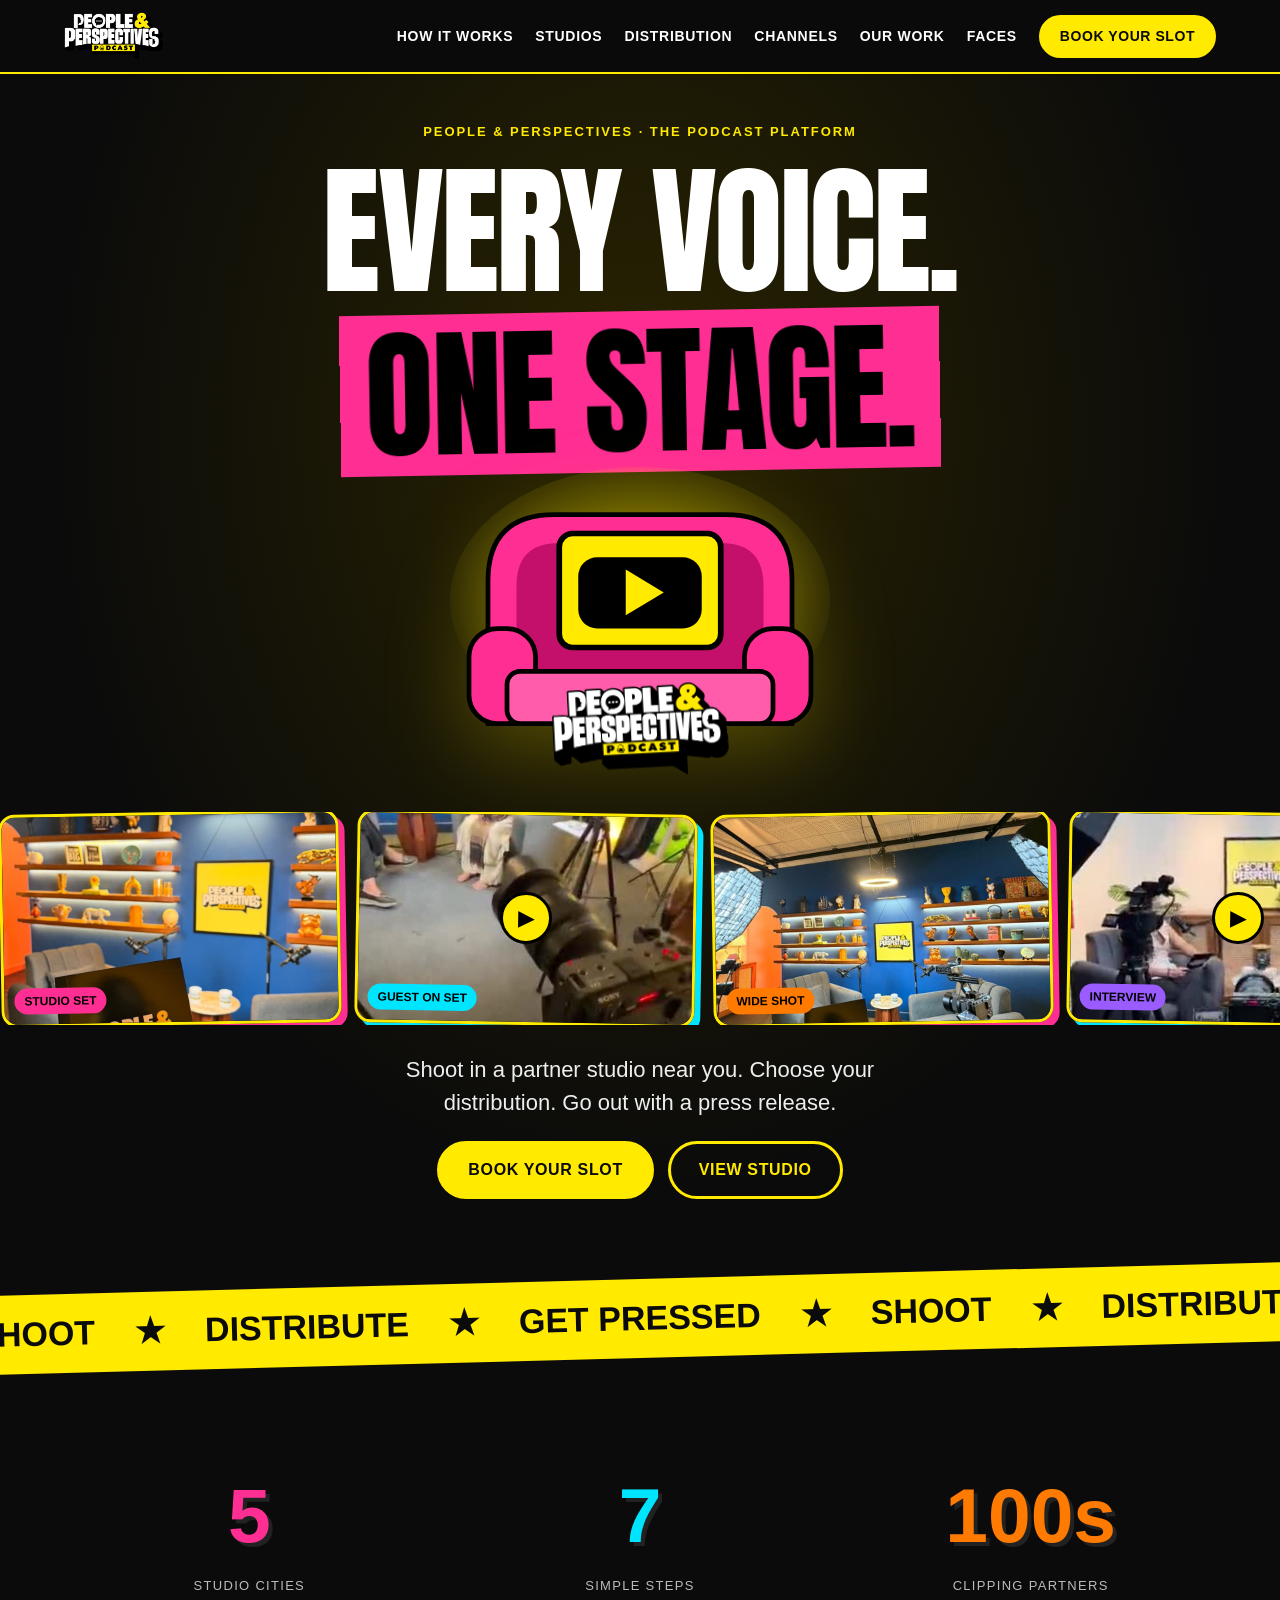
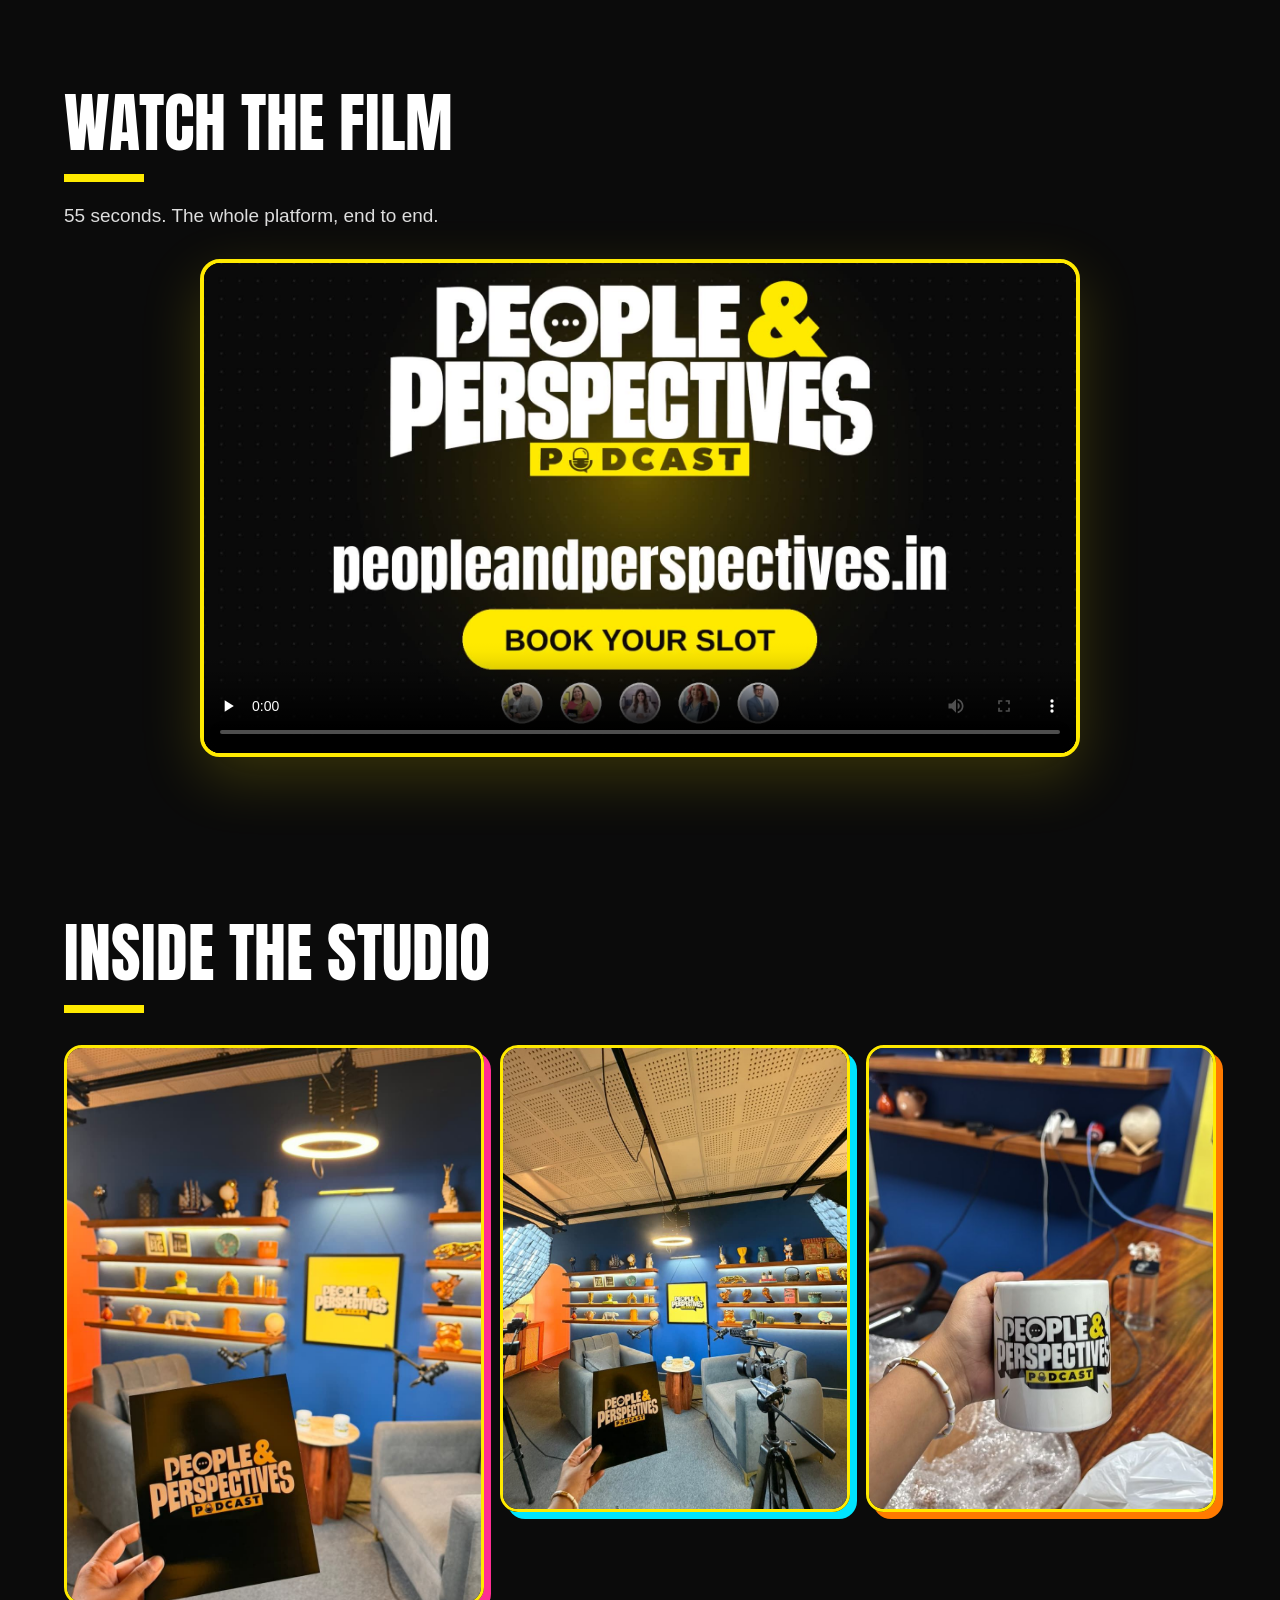
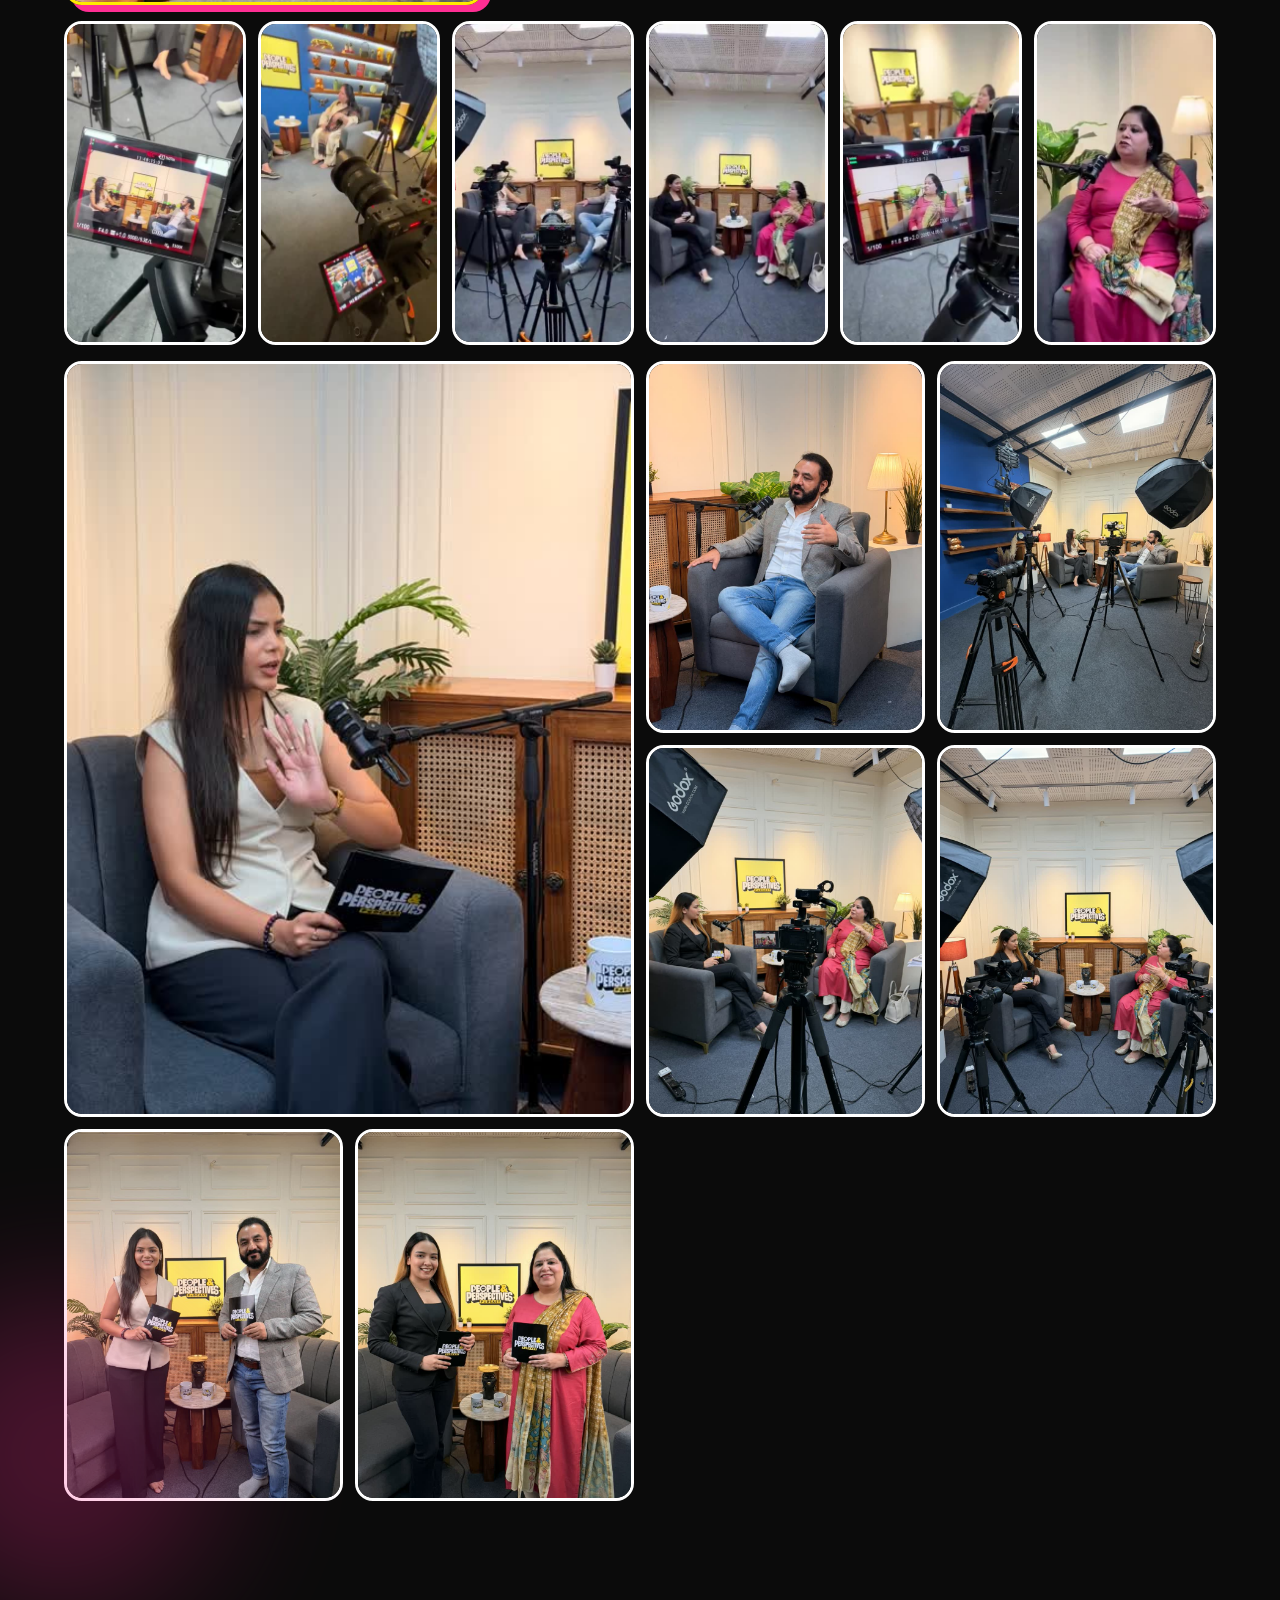
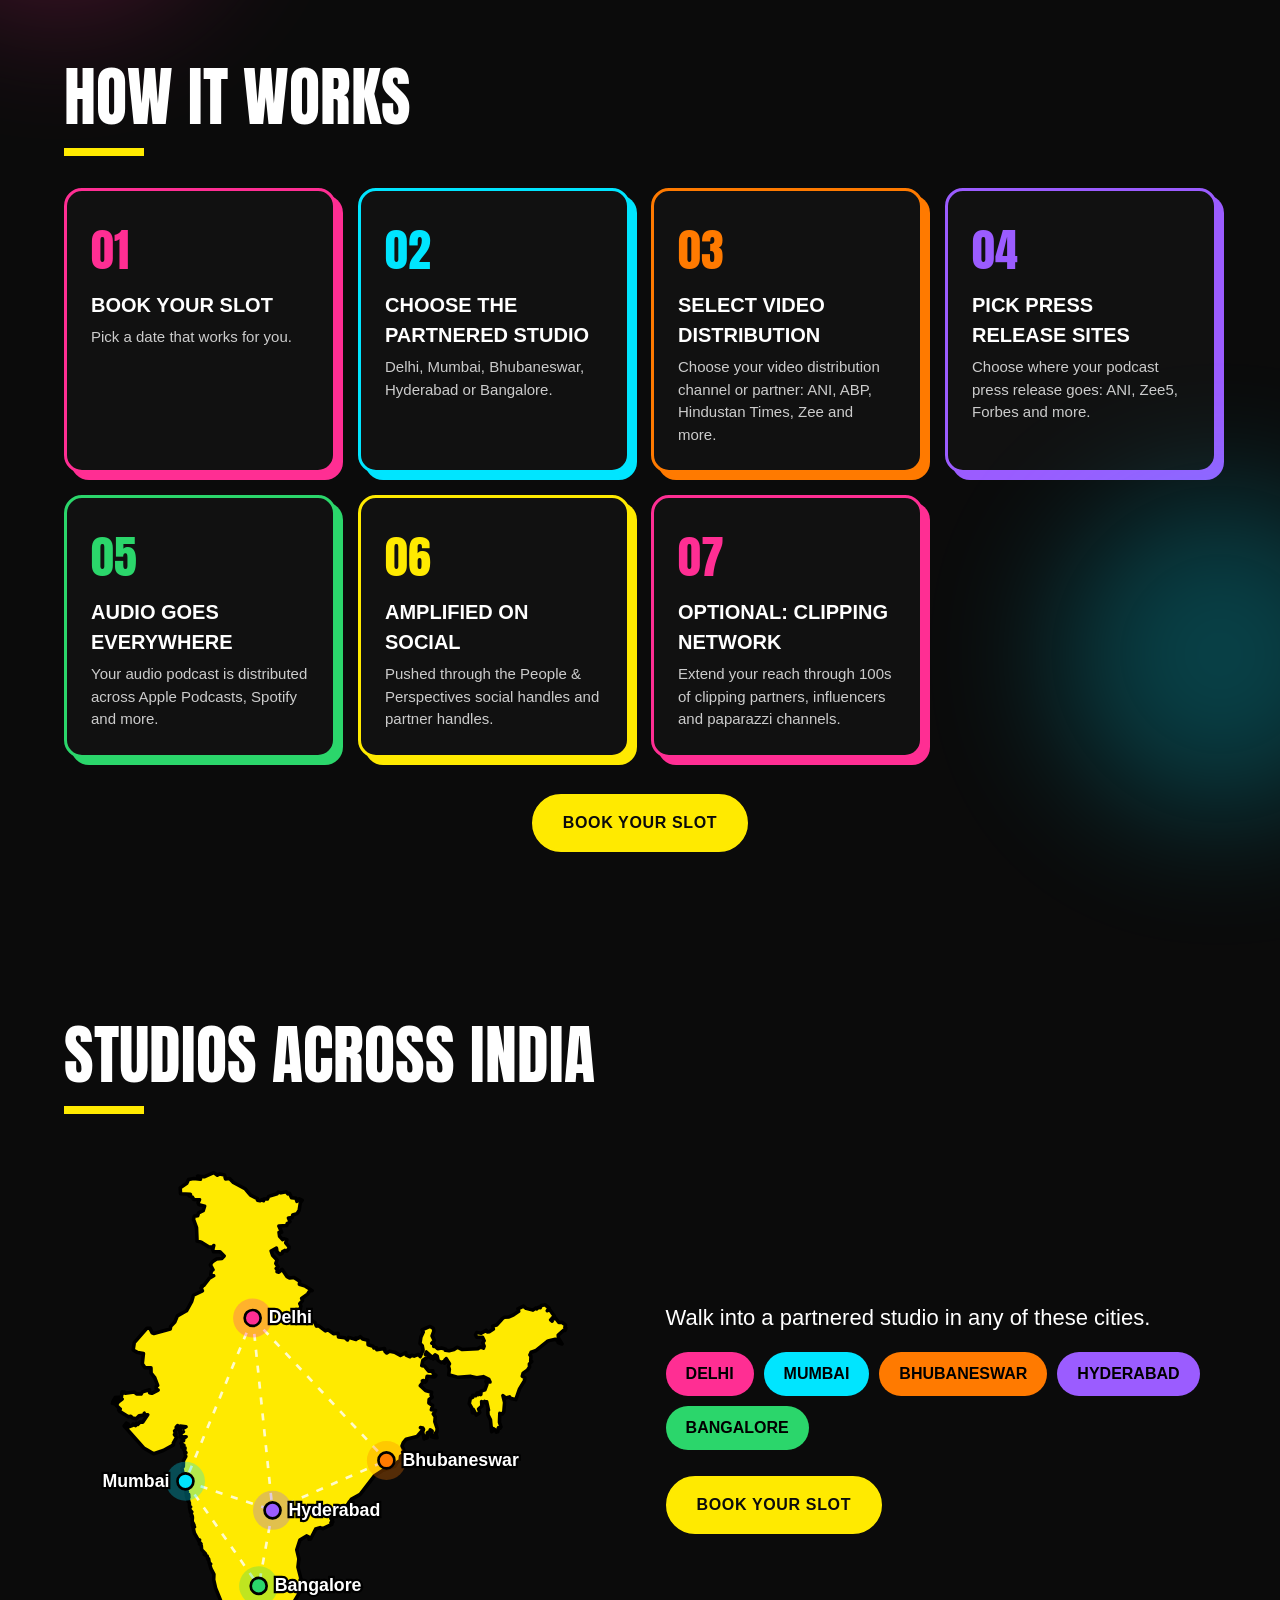
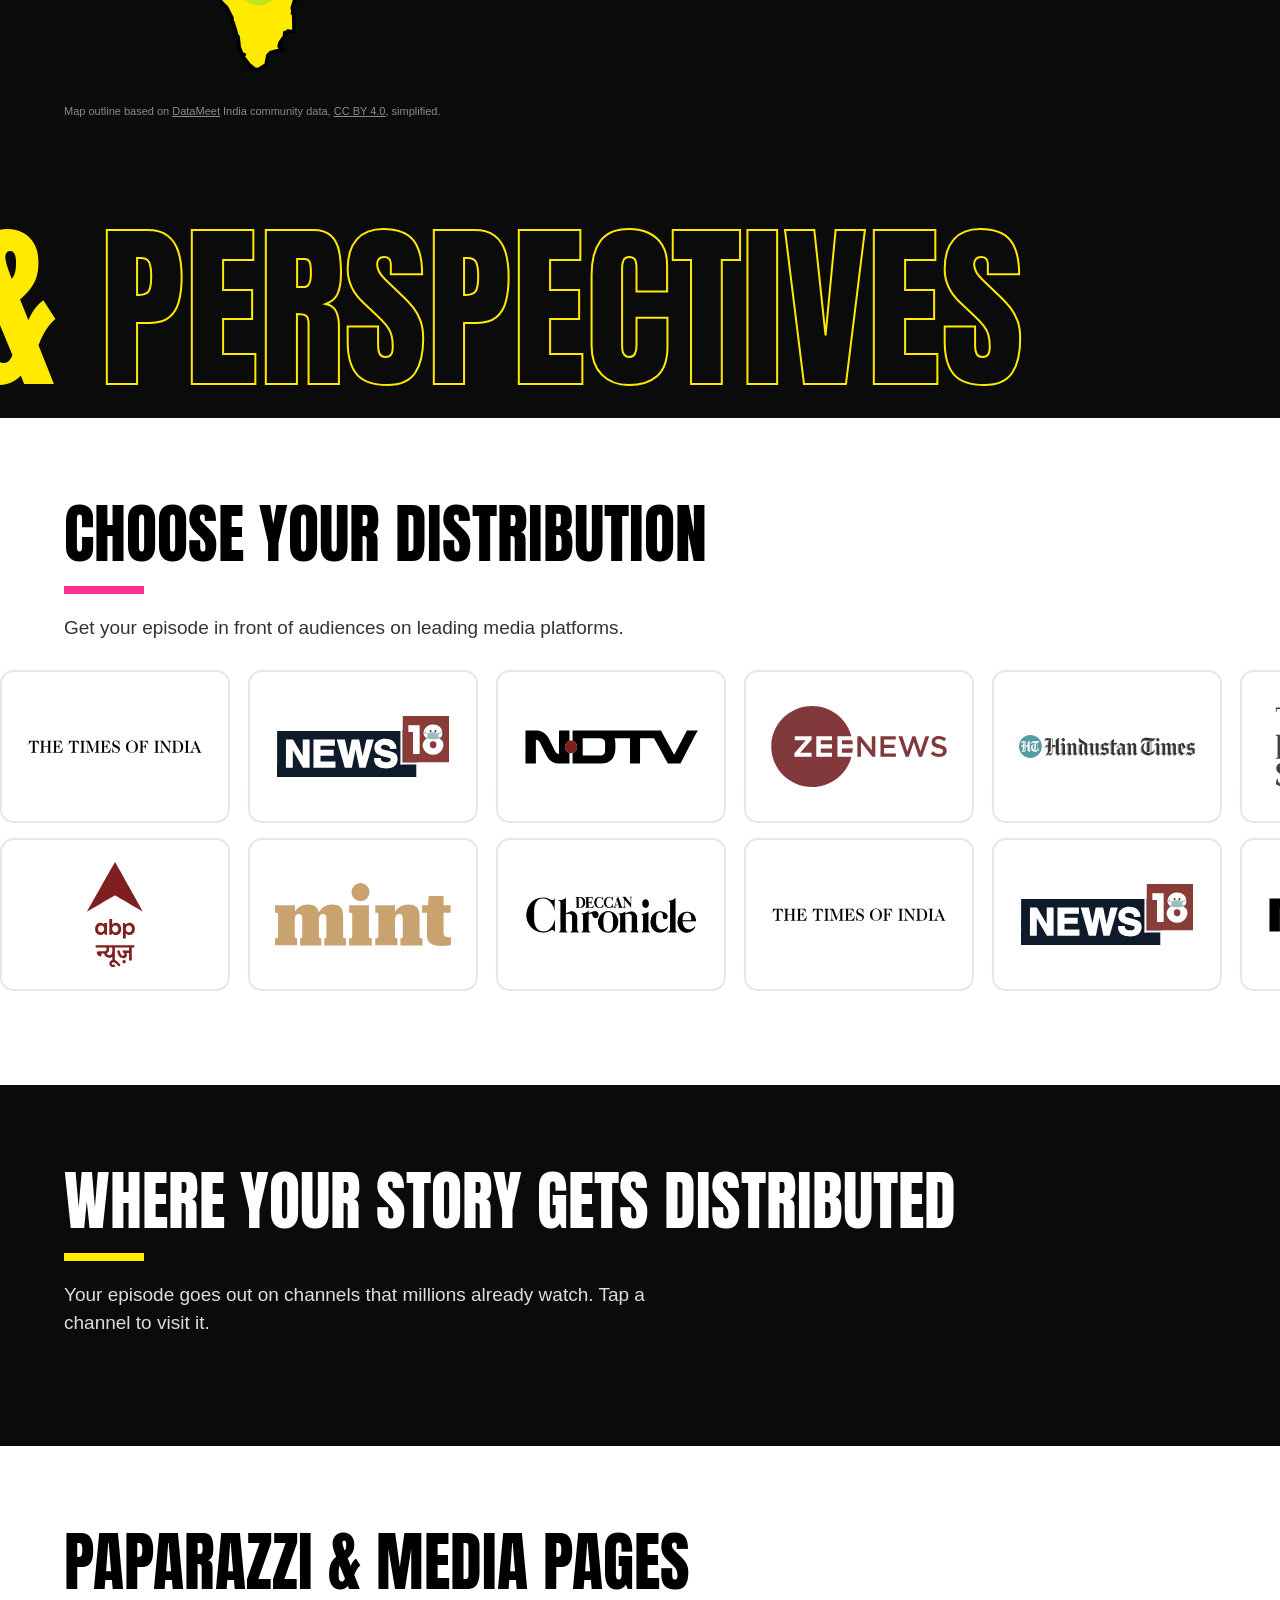
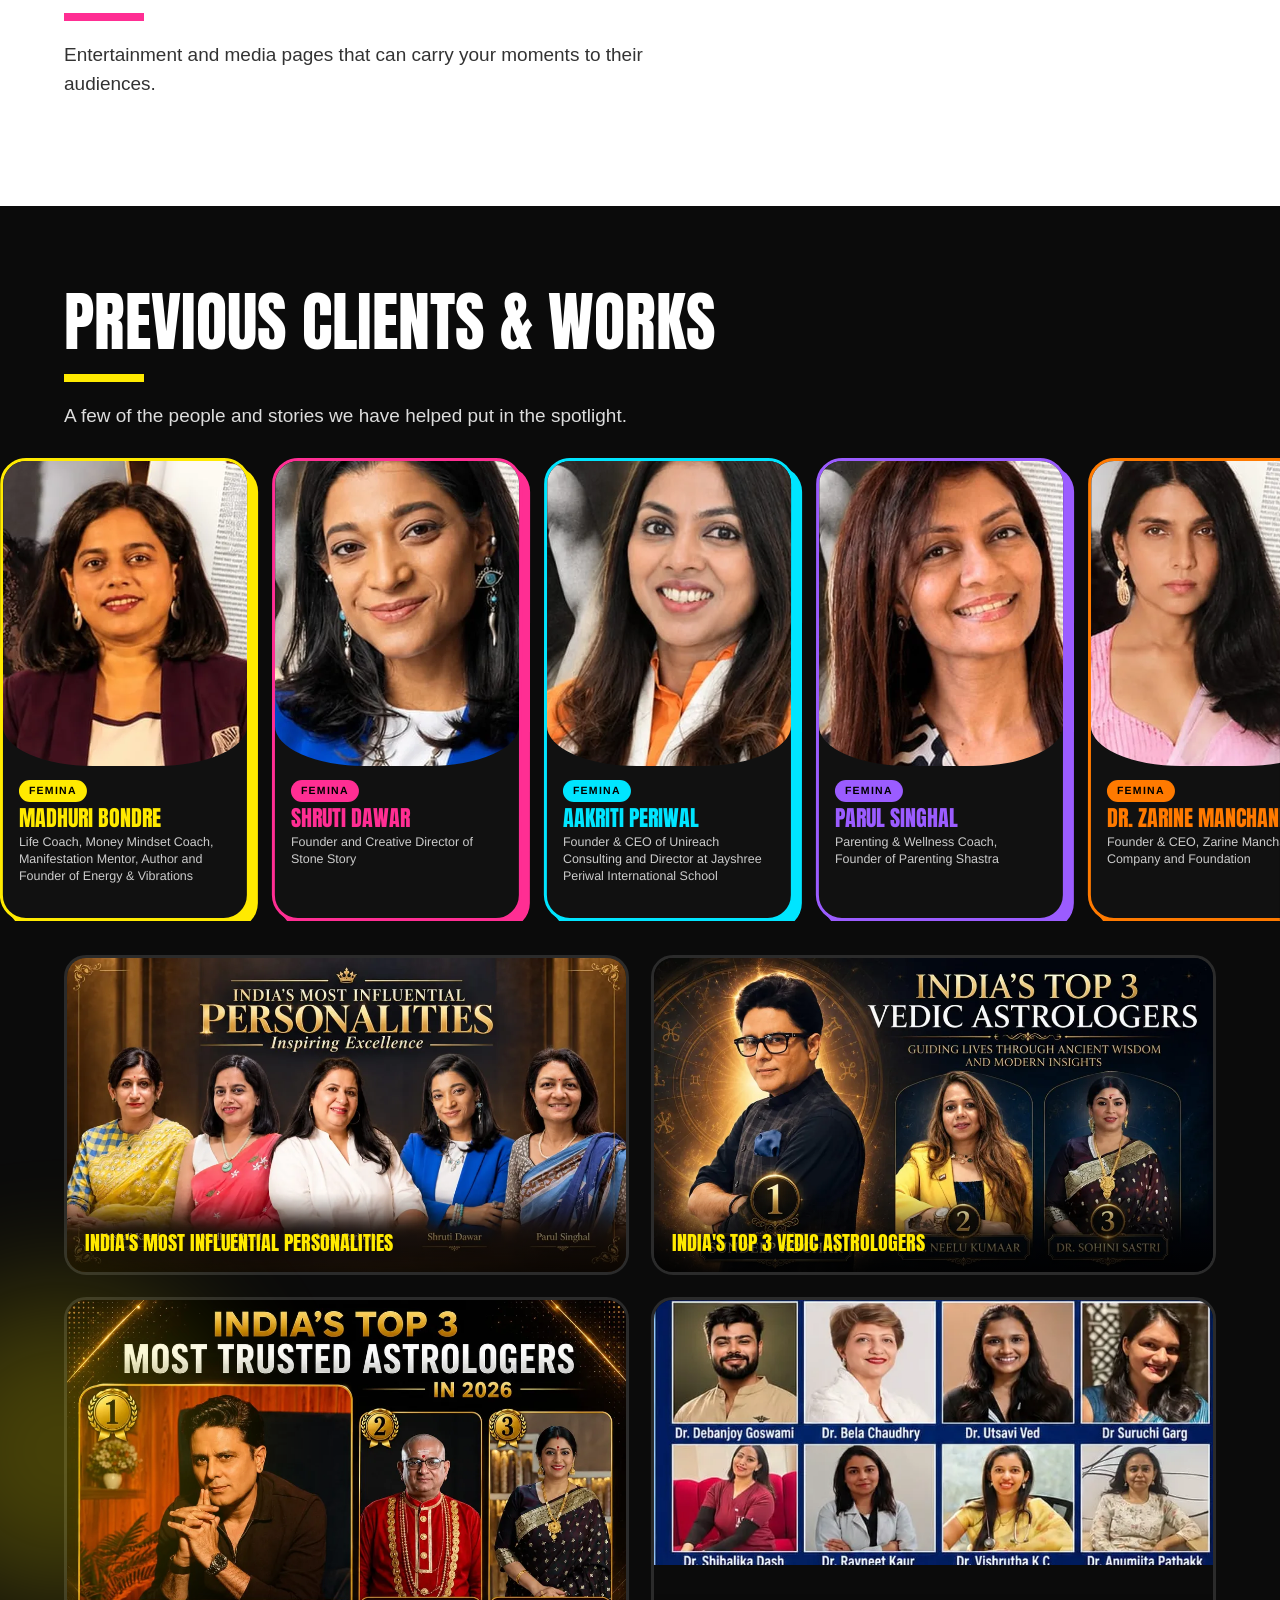
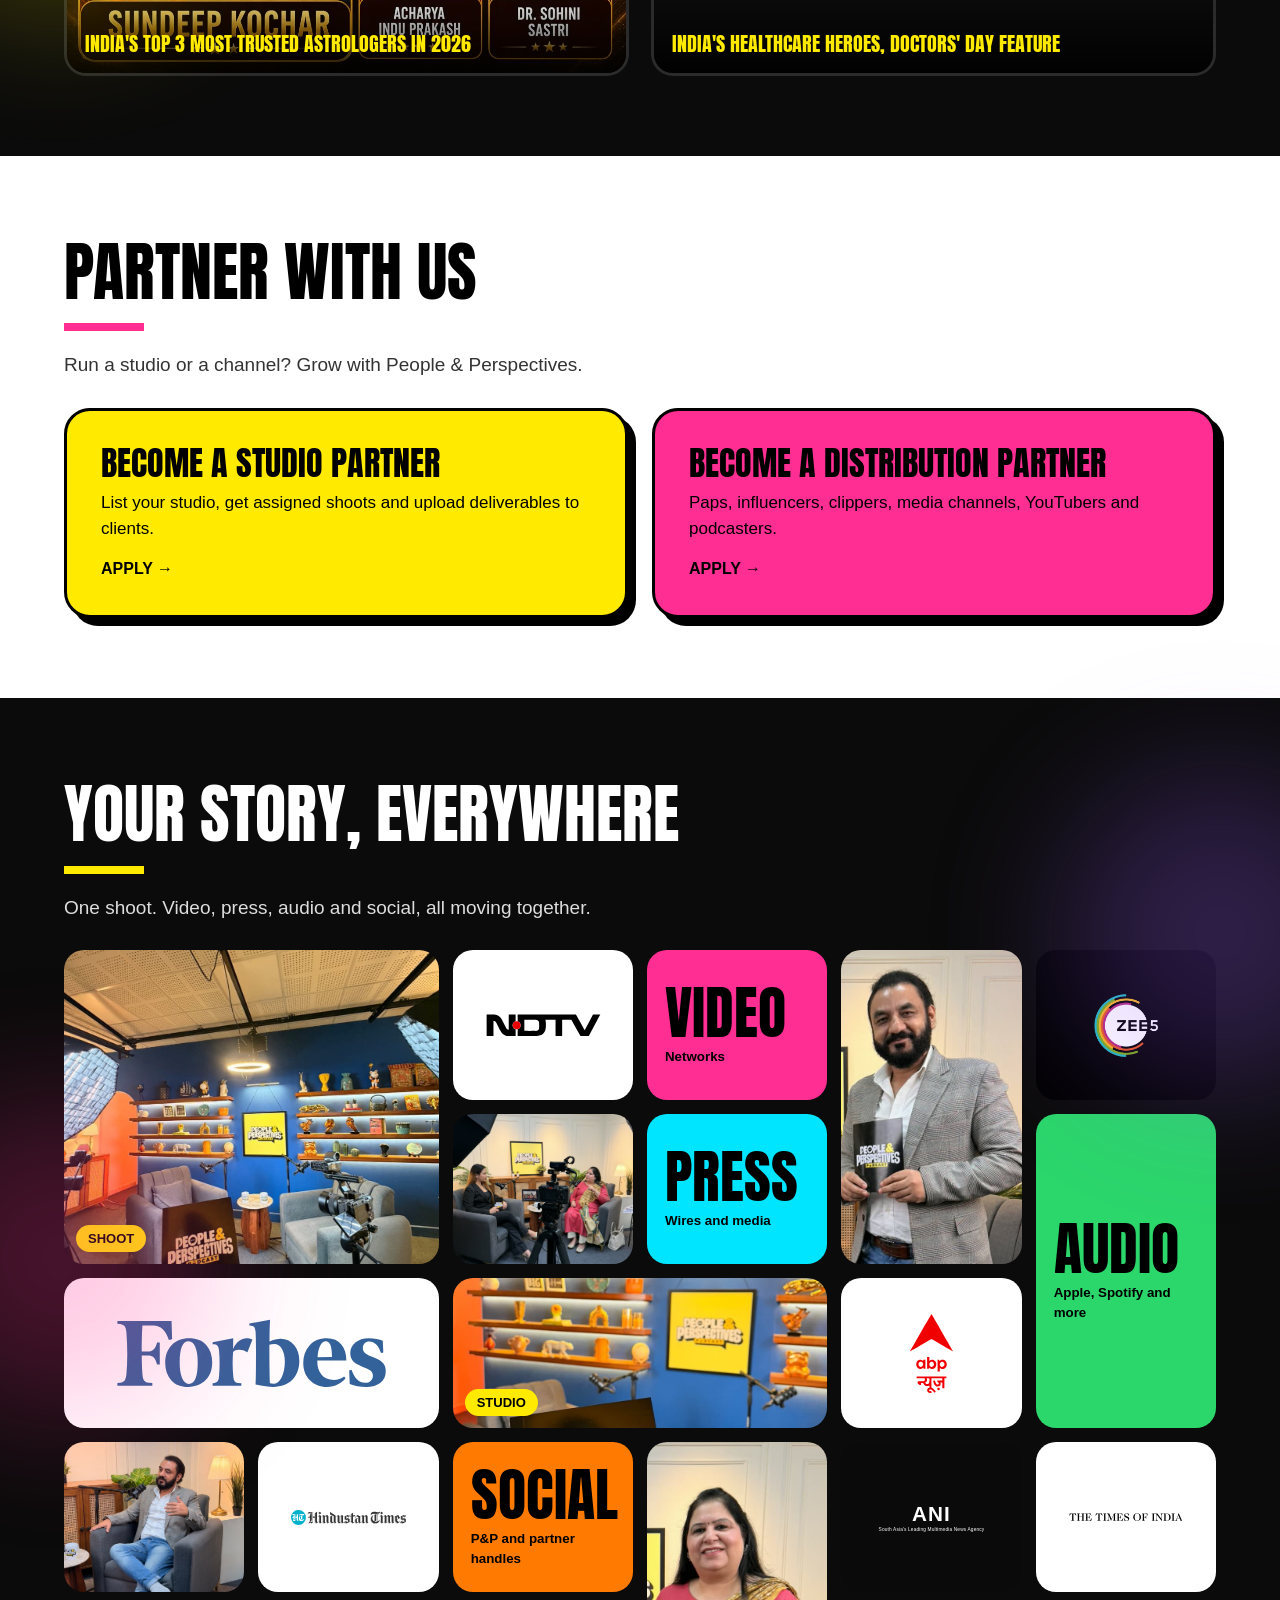
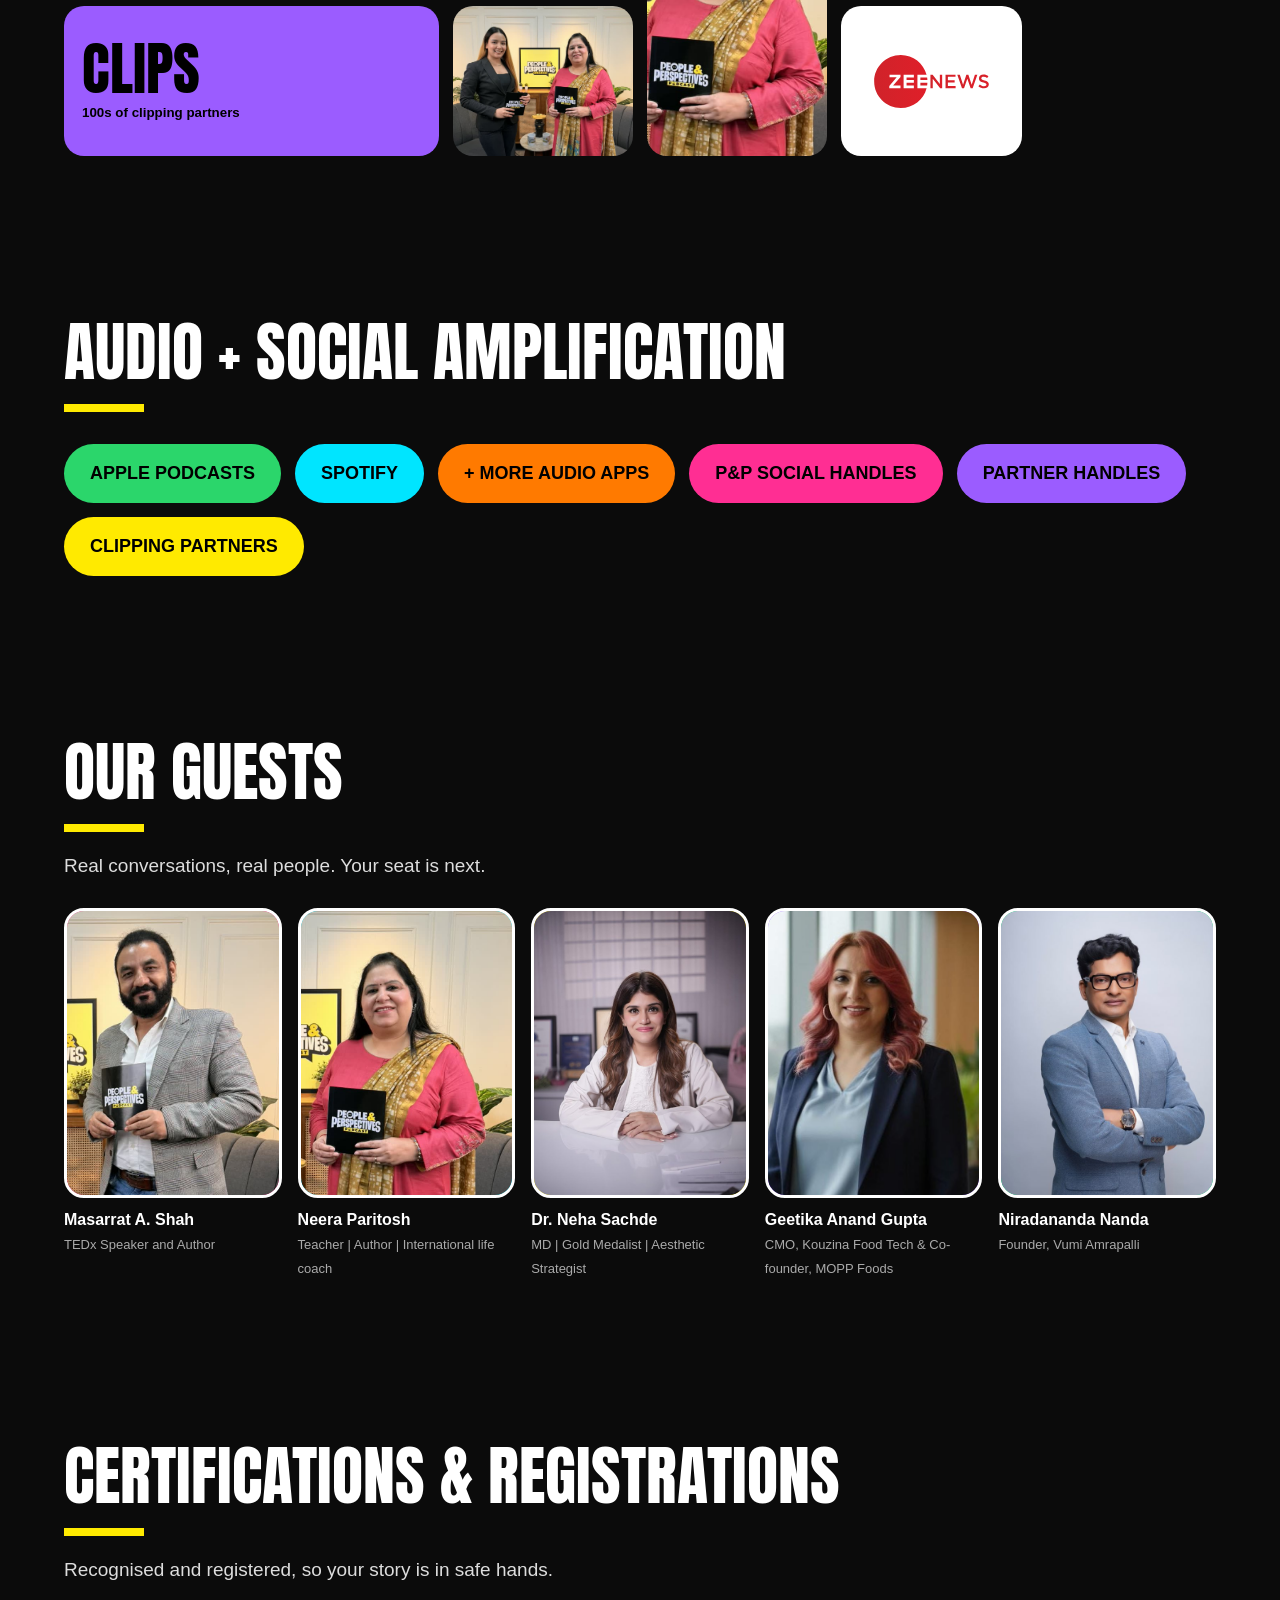
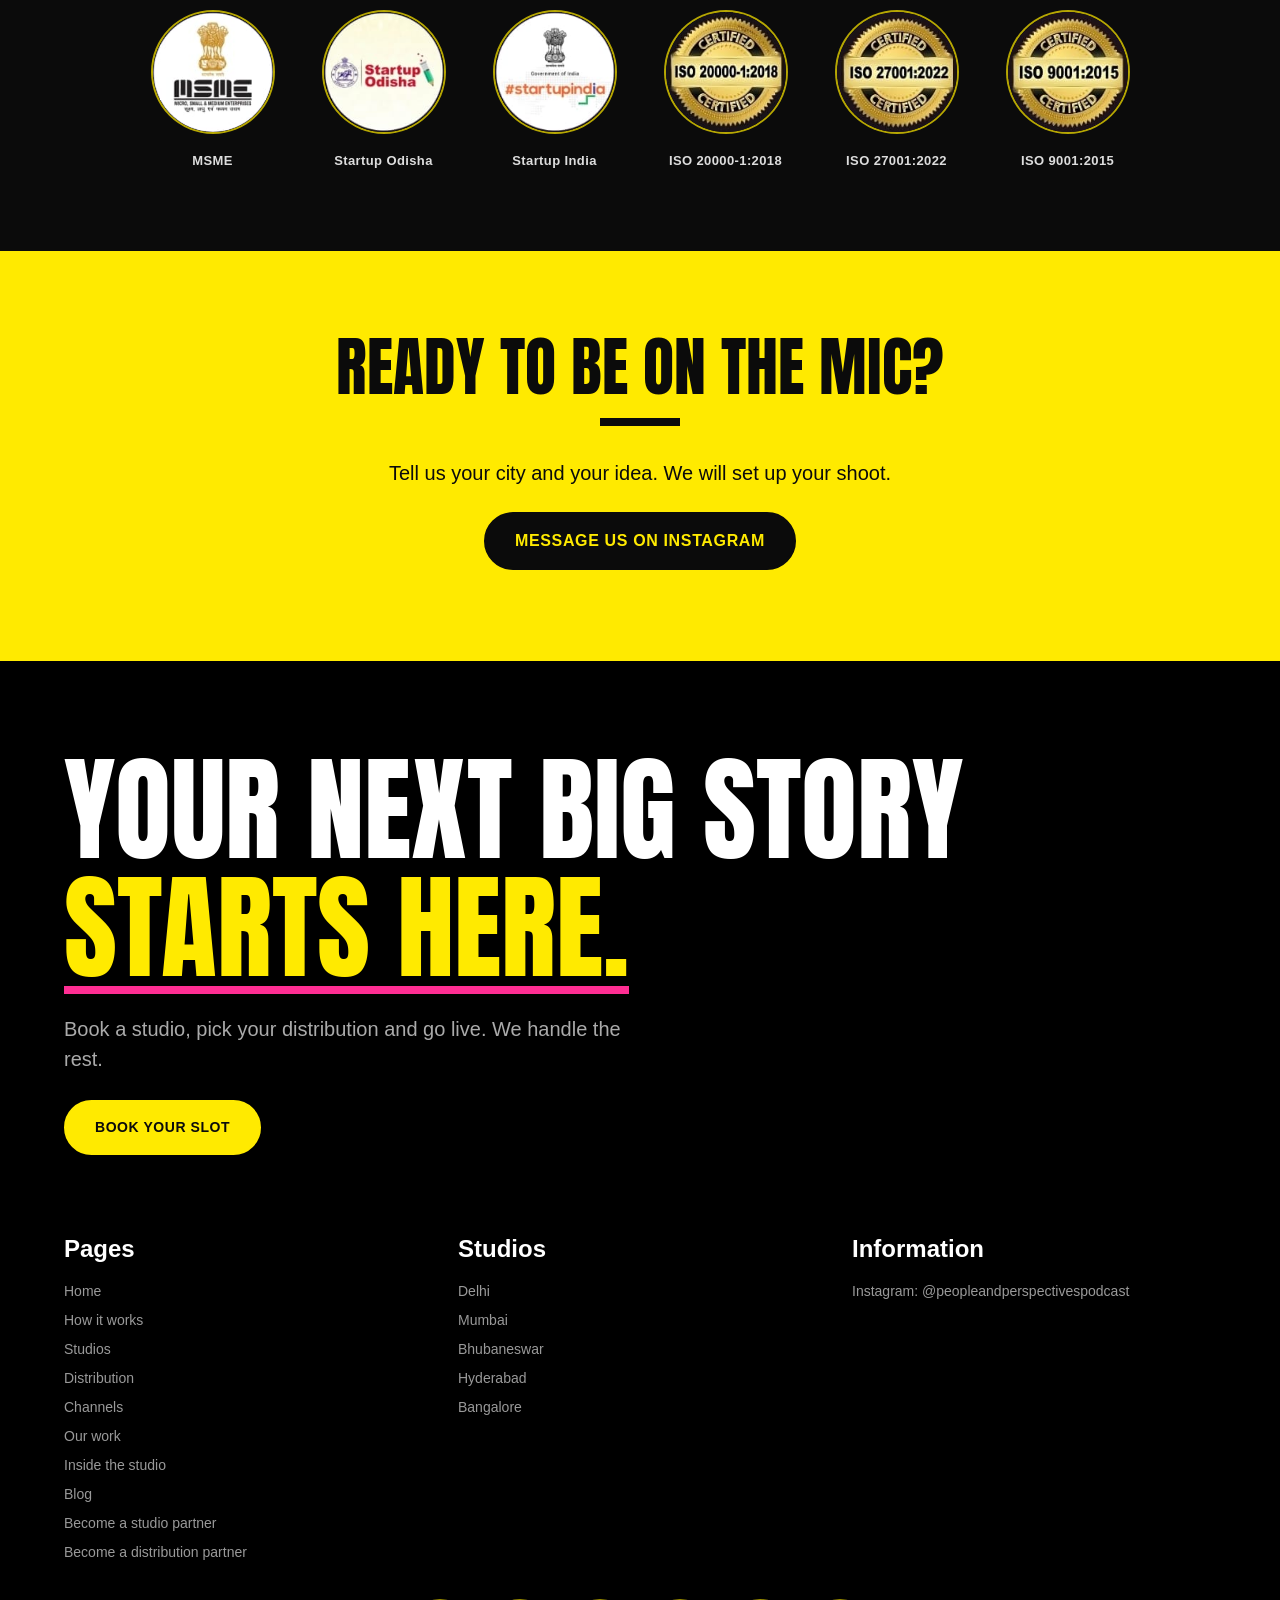
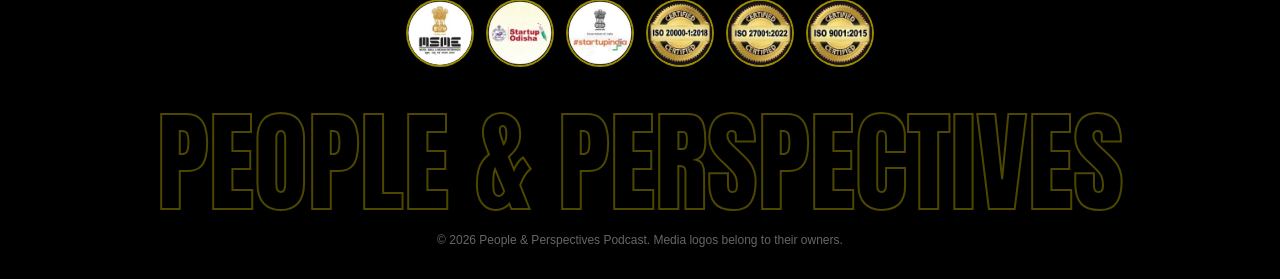
==== commit 6ea9019e: "Embed the 55-second explainer film on the homepage" ====
--- a/index.html
+++ b/index.html
@@ -38,7 +38,7 @@
   <div><b style="color:#FF7A00">100s</b><span>Clipping partners</span></div>
 </section>
 
-<section id="inside" class="reveal"><h2>Inside the studio</h2>
+<section id="film" class="reveal"><h2>Watch the film</h2><p class="sub">55 seconds. The whole platform, end to end.</p><div class="film"><video controls playsinline preload="none" poster="explainer-poster.jpg" src="explainer.mp4"></video></div></section><section id="inside" class="reveal"><h2>Inside the studio</h2>
 <div class="gal"><figure class="g1"><img loading="lazy" src="media_set.jpg" alt="Studio set with the People &amp; Perspectives yellow logo frame"></figure><figure class="g2"><img loading="lazy" src="media_wide.jpg" alt="Wide shot of the studio with cameras and lights"></figure><figure class="g3"><img loading="lazy" src="media_mug.jpg" alt="People &amp; Perspectives podcast mug"></figure></div>
 <div class="vids"><div class="vid"><video muted loop playsinline preload="none" poster="bts1.jpg" data-src="bts1.mp4"></video></div><div class="vid"><video muted loop playsinline preload="none" poster="bts2.jpg" data-src="bts2.mp4"></video></div><div class="vid"><video muted loop playsinline preload="none" poster="bts3.jpg" data-src="bts3.mp4"></video></div><div class="vid"><video muted loop playsinline preload="none" poster="bts4.jpg" data-src="bts4.mp4"></video></div><div class="vid"><video muted loop playsinline preload="none" poster="bts5.jpg" data-src="bts5.mp4"></video></div><div class="vid"><video muted loop playsinline preload="none" poster="bts6.jpg" data-src="bts6.mp4"></video></div></div><div class="shots"><figure><img loading="lazy" src="shot1.jpg" alt="On set at a People &amp; Perspectives shoot"></figure><figure><img loading="lazy" src="shot2.jpg" alt="On set at a People &amp; Perspectives shoot"></figure><figure><img loading="lazy" src="shot3.jpg" alt="On set at a People &amp; Perspectives shoot"></figure><figure><img loading="lazy" src="shot4.jpg" alt="On set at a People &amp; Perspectives shoot"></figure><figure><img loading="lazy" src="shot5.jpg" alt="On set at a People &amp; Perspectives shoot"></figure><figure><img loading="lazy" src="shot6.jpg" alt="On set at a People &amp; Perspectives shoot"></figure><figure><img loading="lazy" src="shot7.jpg" alt="On set at a People &amp; Perspectives shoot"></figure></div></section><section id="how" class="reveal"><h2>How it works</h2><div class="flow"><article class="step tilt" style="--c:#FF2E93;--d:0.0s"><span class="num">01</span><h3>Book your slot</h3><p>Pick a date that works for you.</p></article><article class="step tilt" style="--c:#00E5FF;--d:0.12s"><span class="num">02</span><h3>Choose the partnered studio</h3><p>Delhi, Mumbai, Bhubaneswar, Hyderabad or Bangalore.</p></article><article class="step tilt" style="--c:#FF7A00;--d:0.24s"><span class="num">03</span><h3>Select video distribution</h3><p>Choose your video distribution channel or partner: ANI, ABP, Hindustan Times, Zee and more.</p></article><article class="step tilt" style="--c:#9B5CFF;--d:0.36s"><span class="num">04</span><h3>Pick press release sites</h3><p>Choose where your podcast press release goes: ANI, Zee5, Forbes and more.</p></article><article class="step tilt" style="--c:#2BD66B;--d:0.48s"><span class="num">05</span><h3>Audio goes everywhere</h3><p>Your audio podcast is distributed across Apple Podcasts, Spotify and more.</p></article><article class="step tilt" style="--c:#FFEA00;--d:0.6s"><span class="num">06</span><h3>Amplified on social</h3><p>Pushed through the People &amp; Perspectives social handles and partner handles.</p></article><article class="step tilt" style="--c:#FF2E93;--d:0.72s"><span class="num">07</span><h3>Optional: clipping network</h3><p>Extend your reach through 100s of clipping partners, influencers and paparazzi channels.</p></article></div><div class="center"><a href="/book/" class="btn">Book your slot</a></div></section>
 <section id="studios" class="reveal"><h2>Studios across India</h2>
--- a/style.css
+++ b/style.css
@@ -262,3 +262,5 @@
 .fgrid.fg5{grid-template-columns:repeat(5,minmax(0,1fr));gap:16px}.fgrid.fg5 .face span{font-size:13px}@media(max-width:1000px){.fgrid.fg5{grid-template-columns:repeat(3,minmax(0,1fr))}}@media(max-width:600px){.fgrid.fg5{grid-template-columns:1fr 1fr;gap:12px}.fgrid.fg5 .face span{font-size:12px}}
 .mapcredit{font-size:11px;color:#8a8a8a;margin:6px 0 0;text-align:left}
 .mapcredit a{color:#8a8a8a;text-decoration:underline}
+.film{max-width:880px;margin:8px auto 0;border:4px solid var(--y);border-radius:20px;overflow:hidden;background:#000;box-shadow:0 20px 60px rgba(255,234,0,.18)}
+.film video{display:block;width:100%;height:auto}
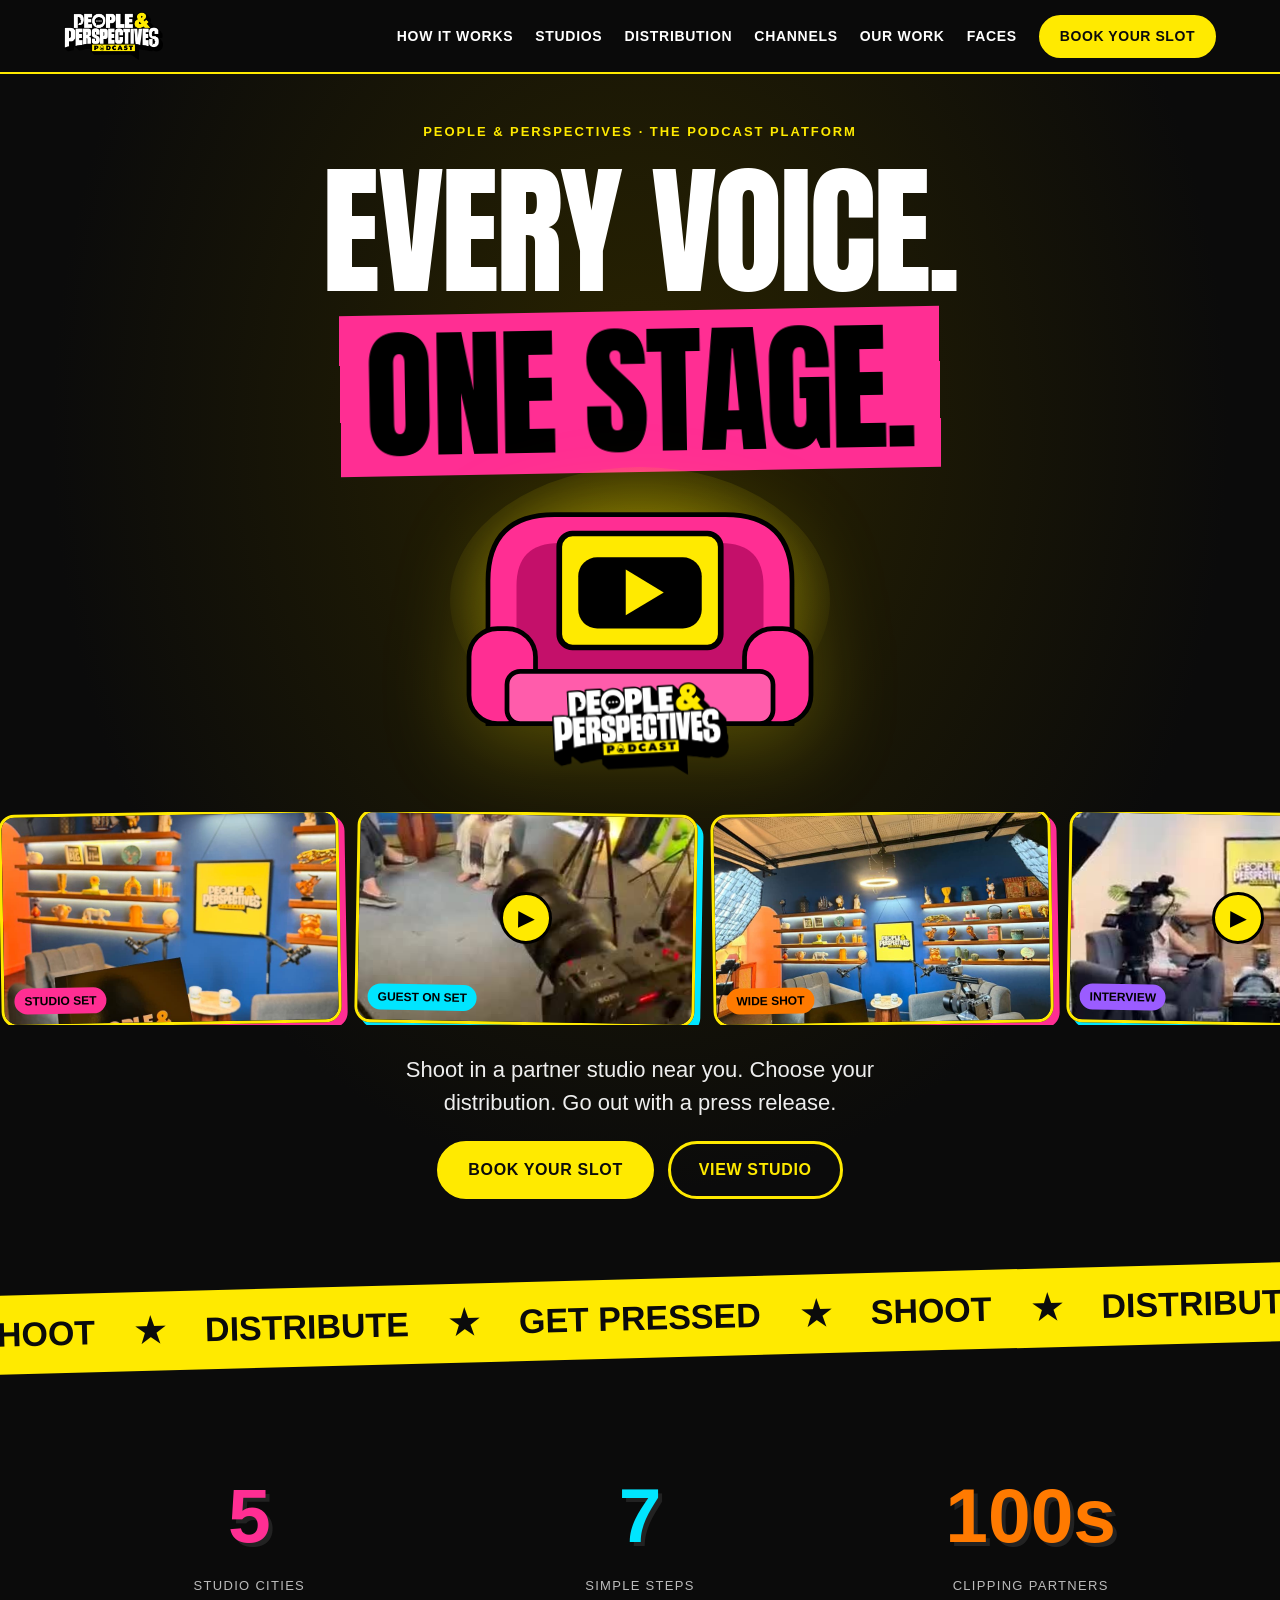
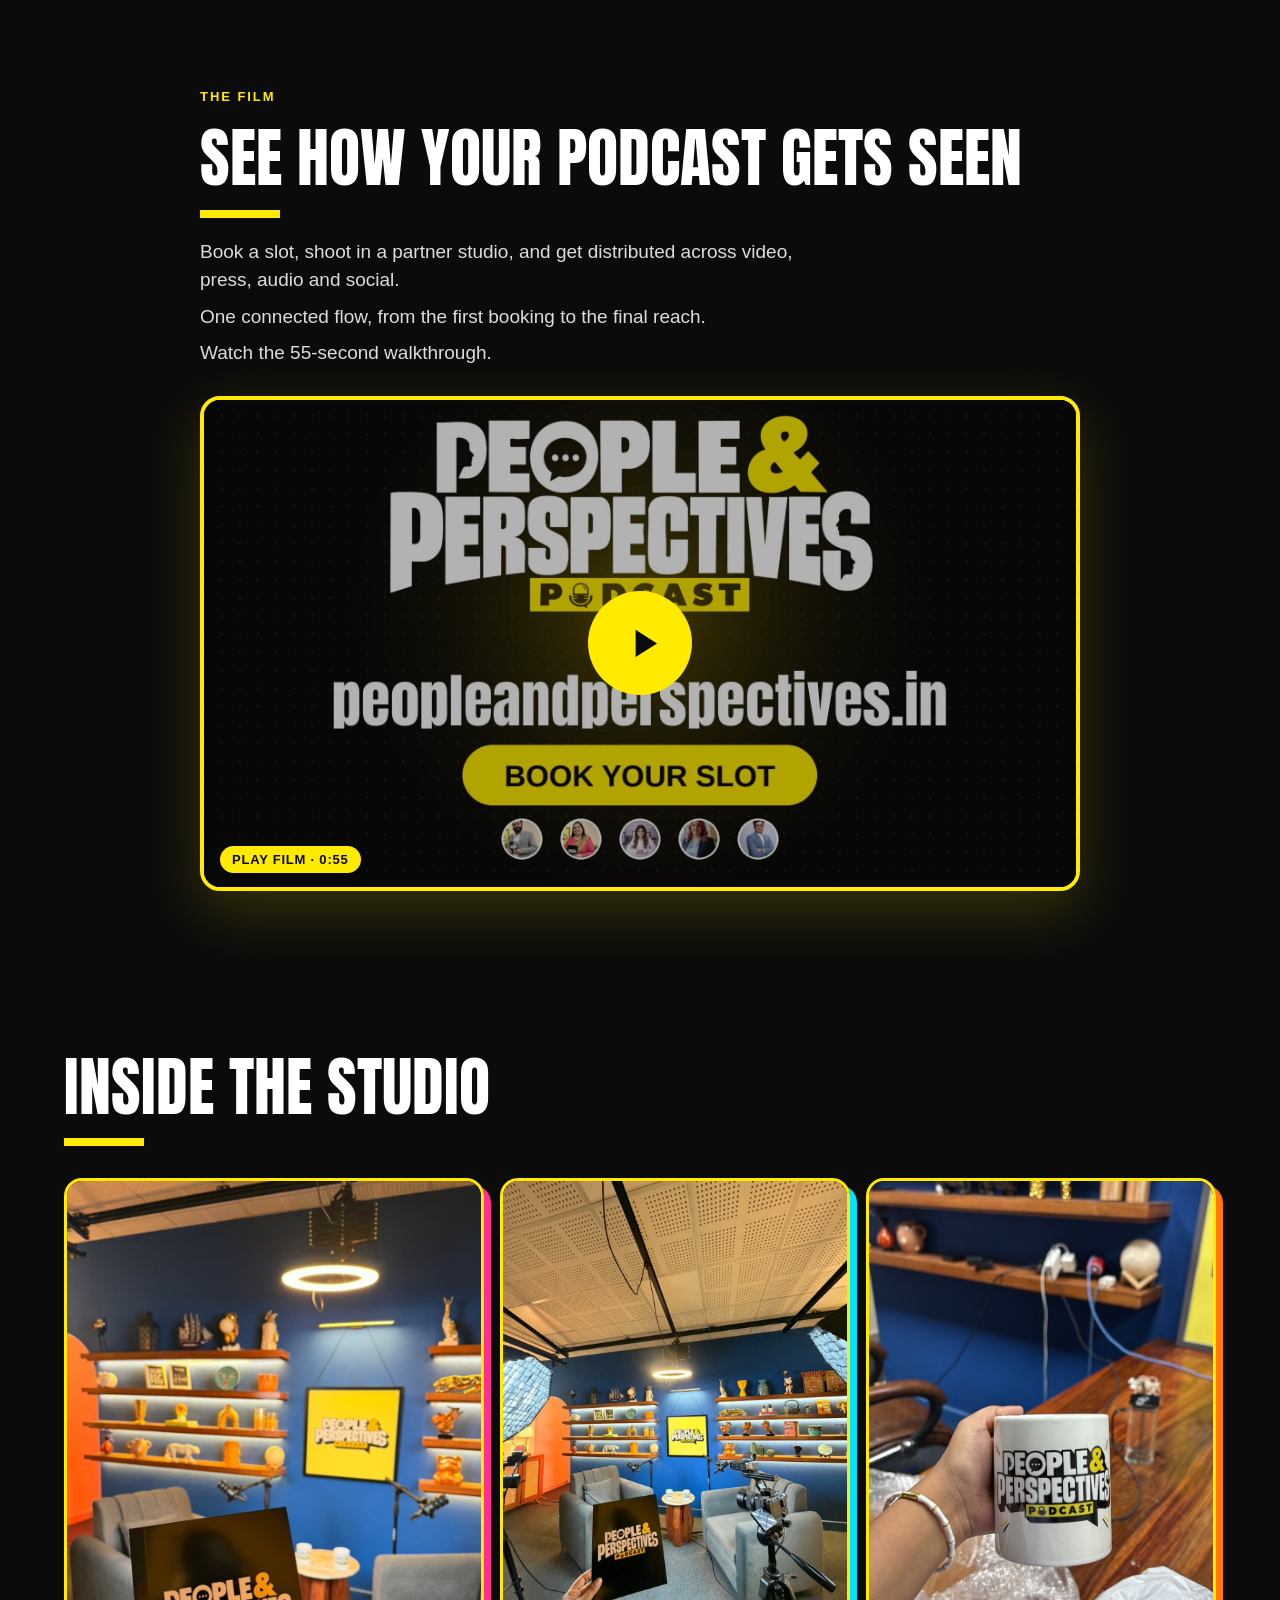
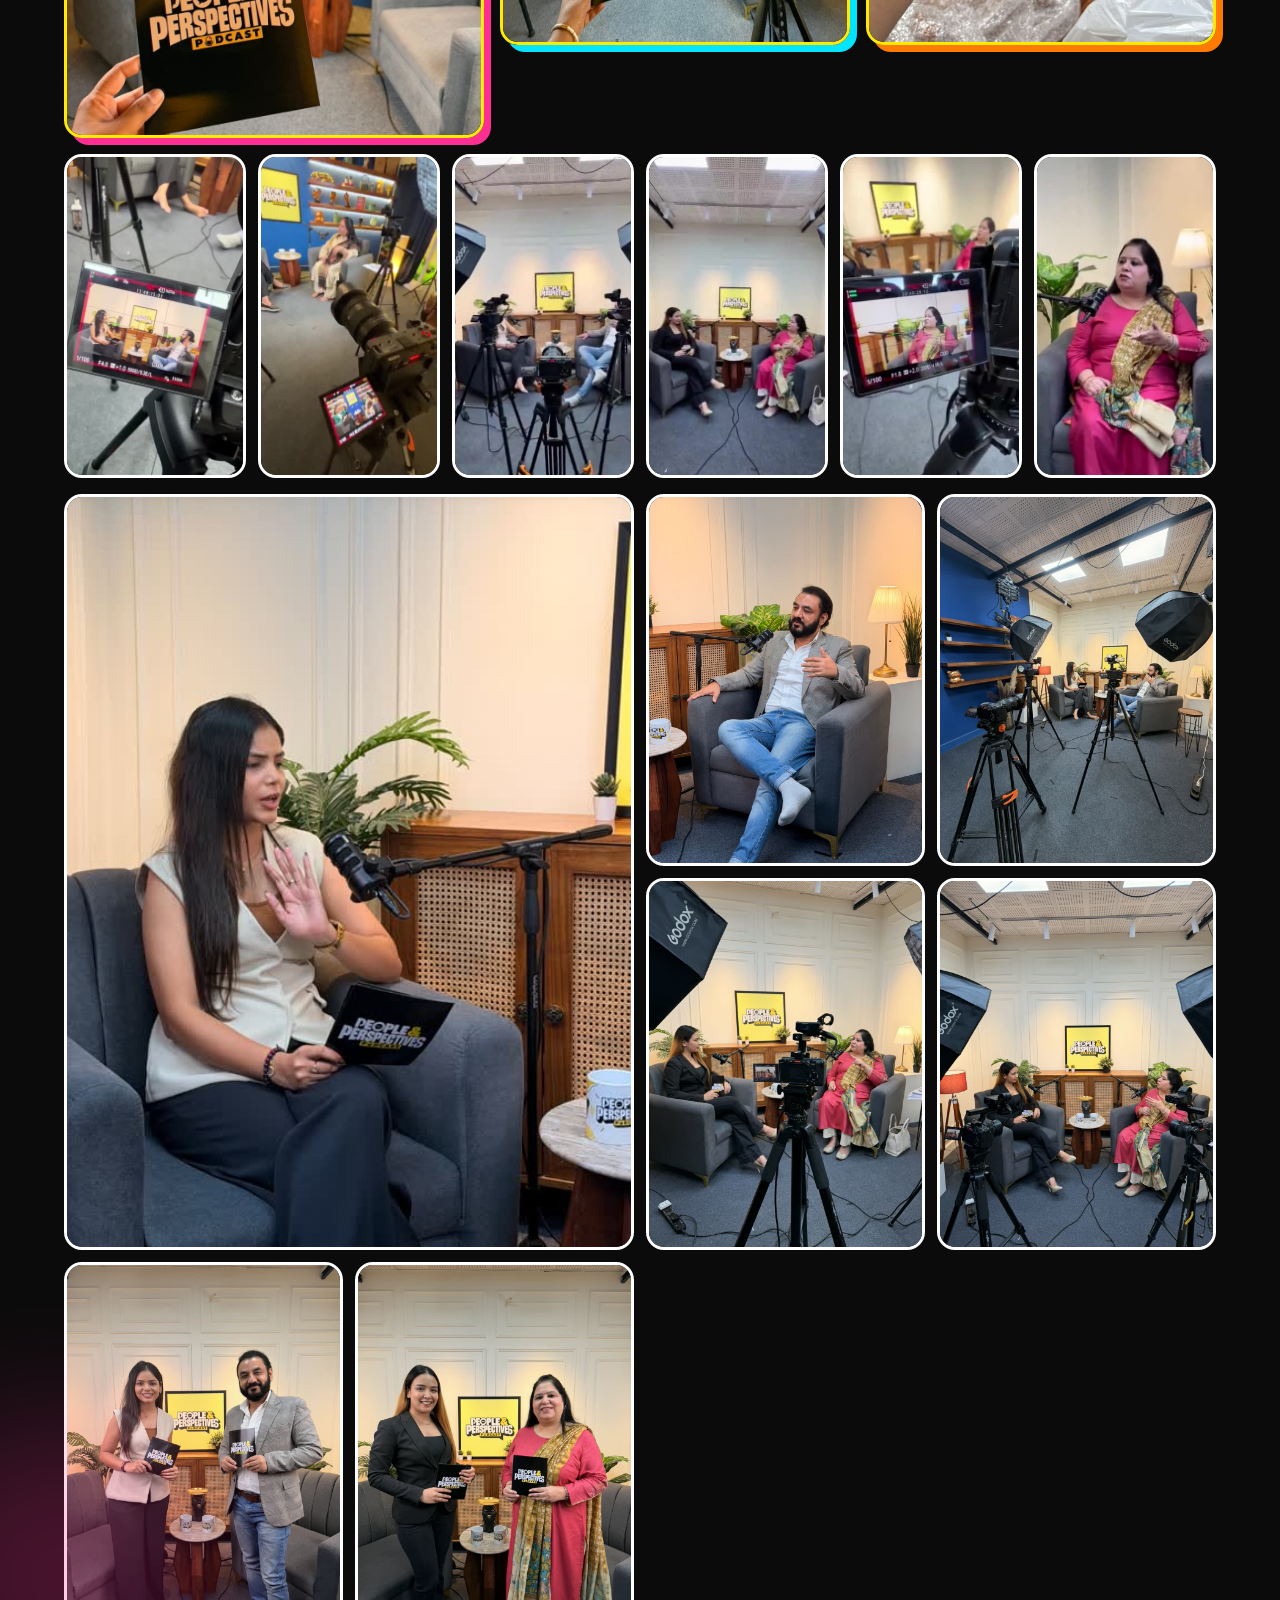
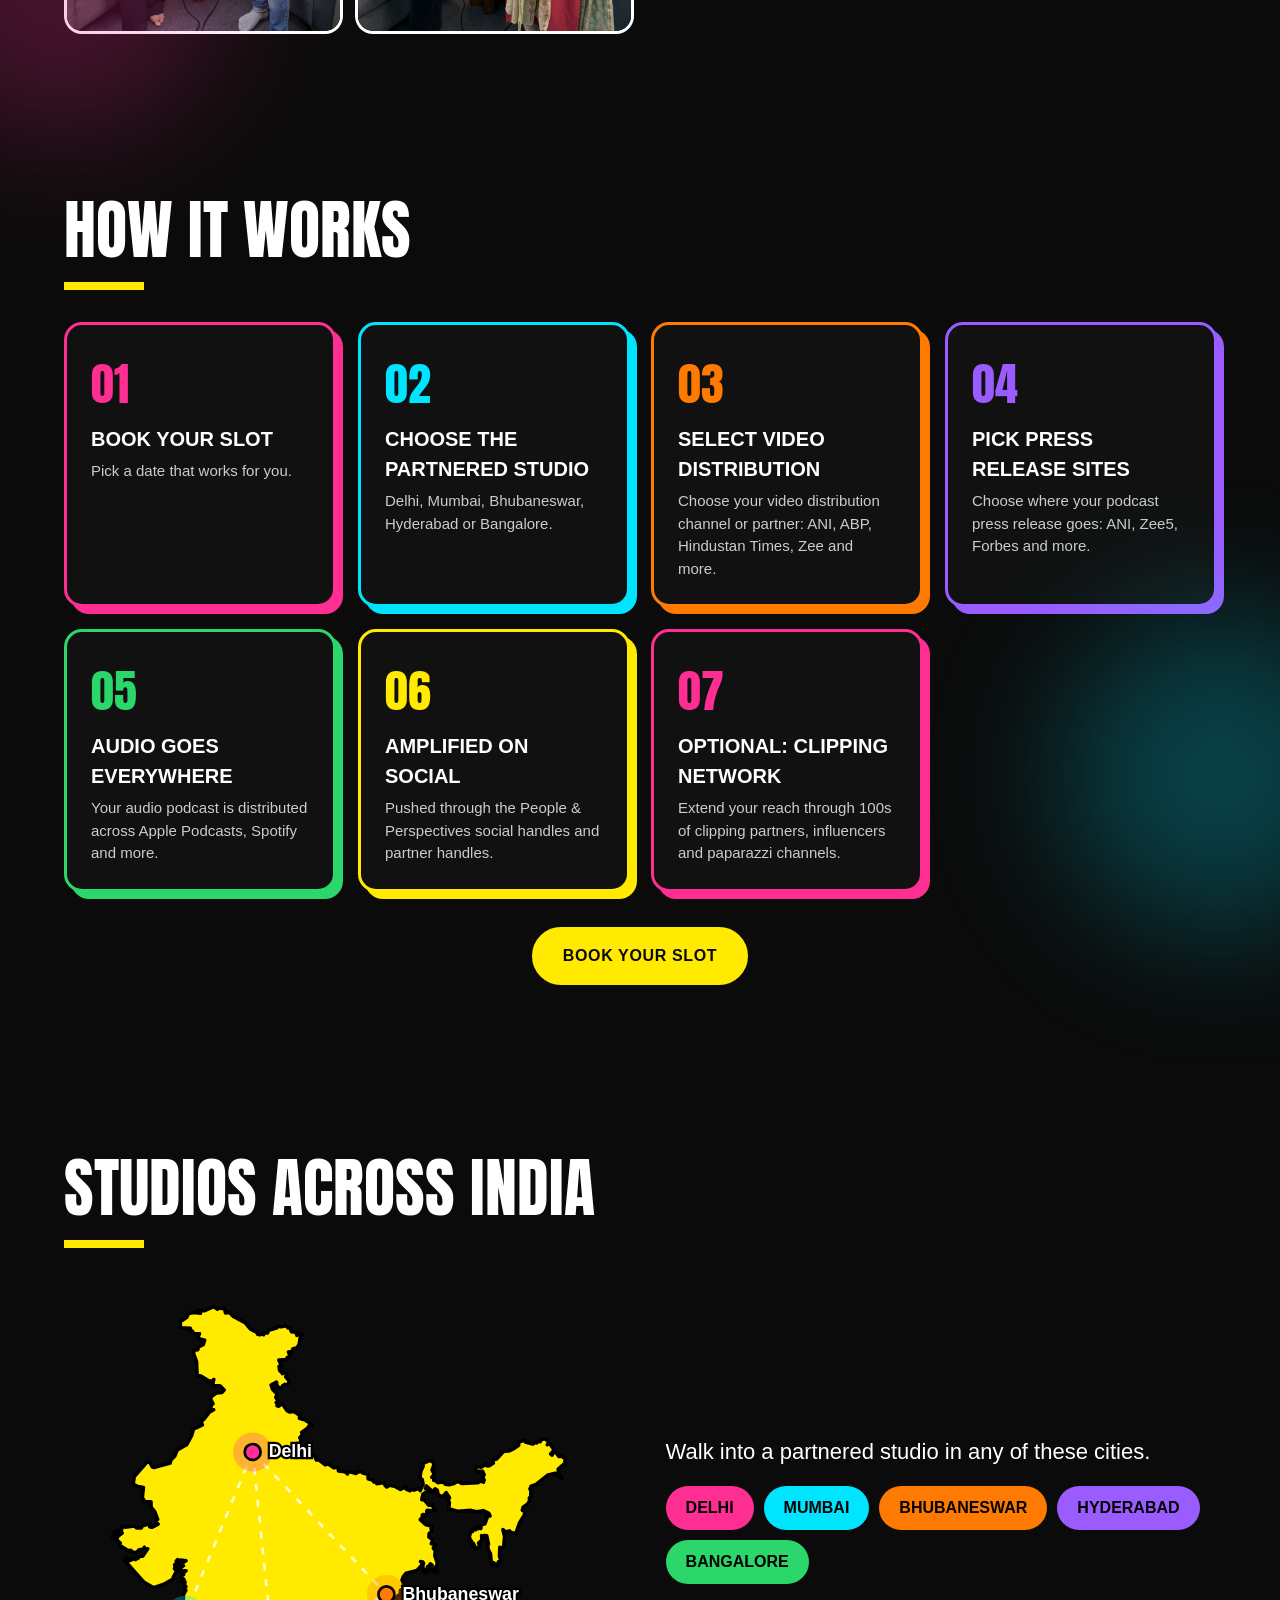
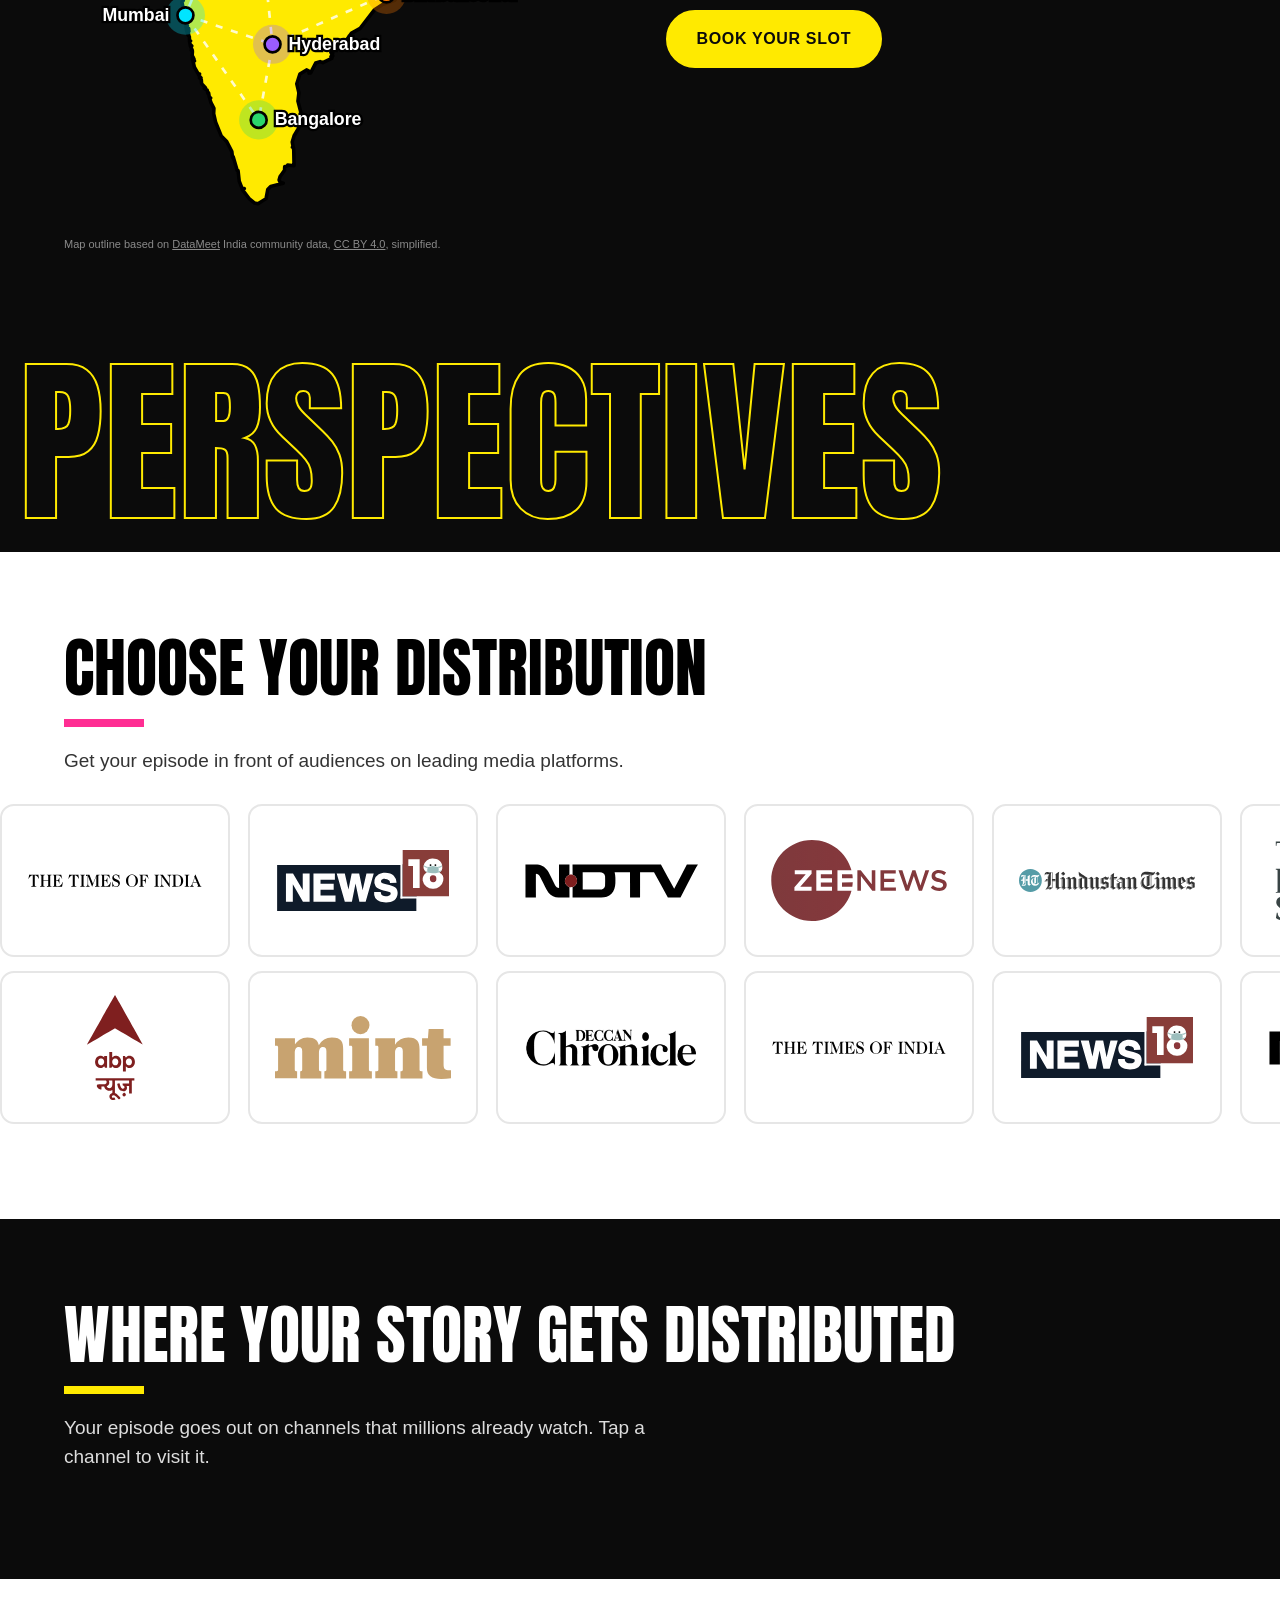
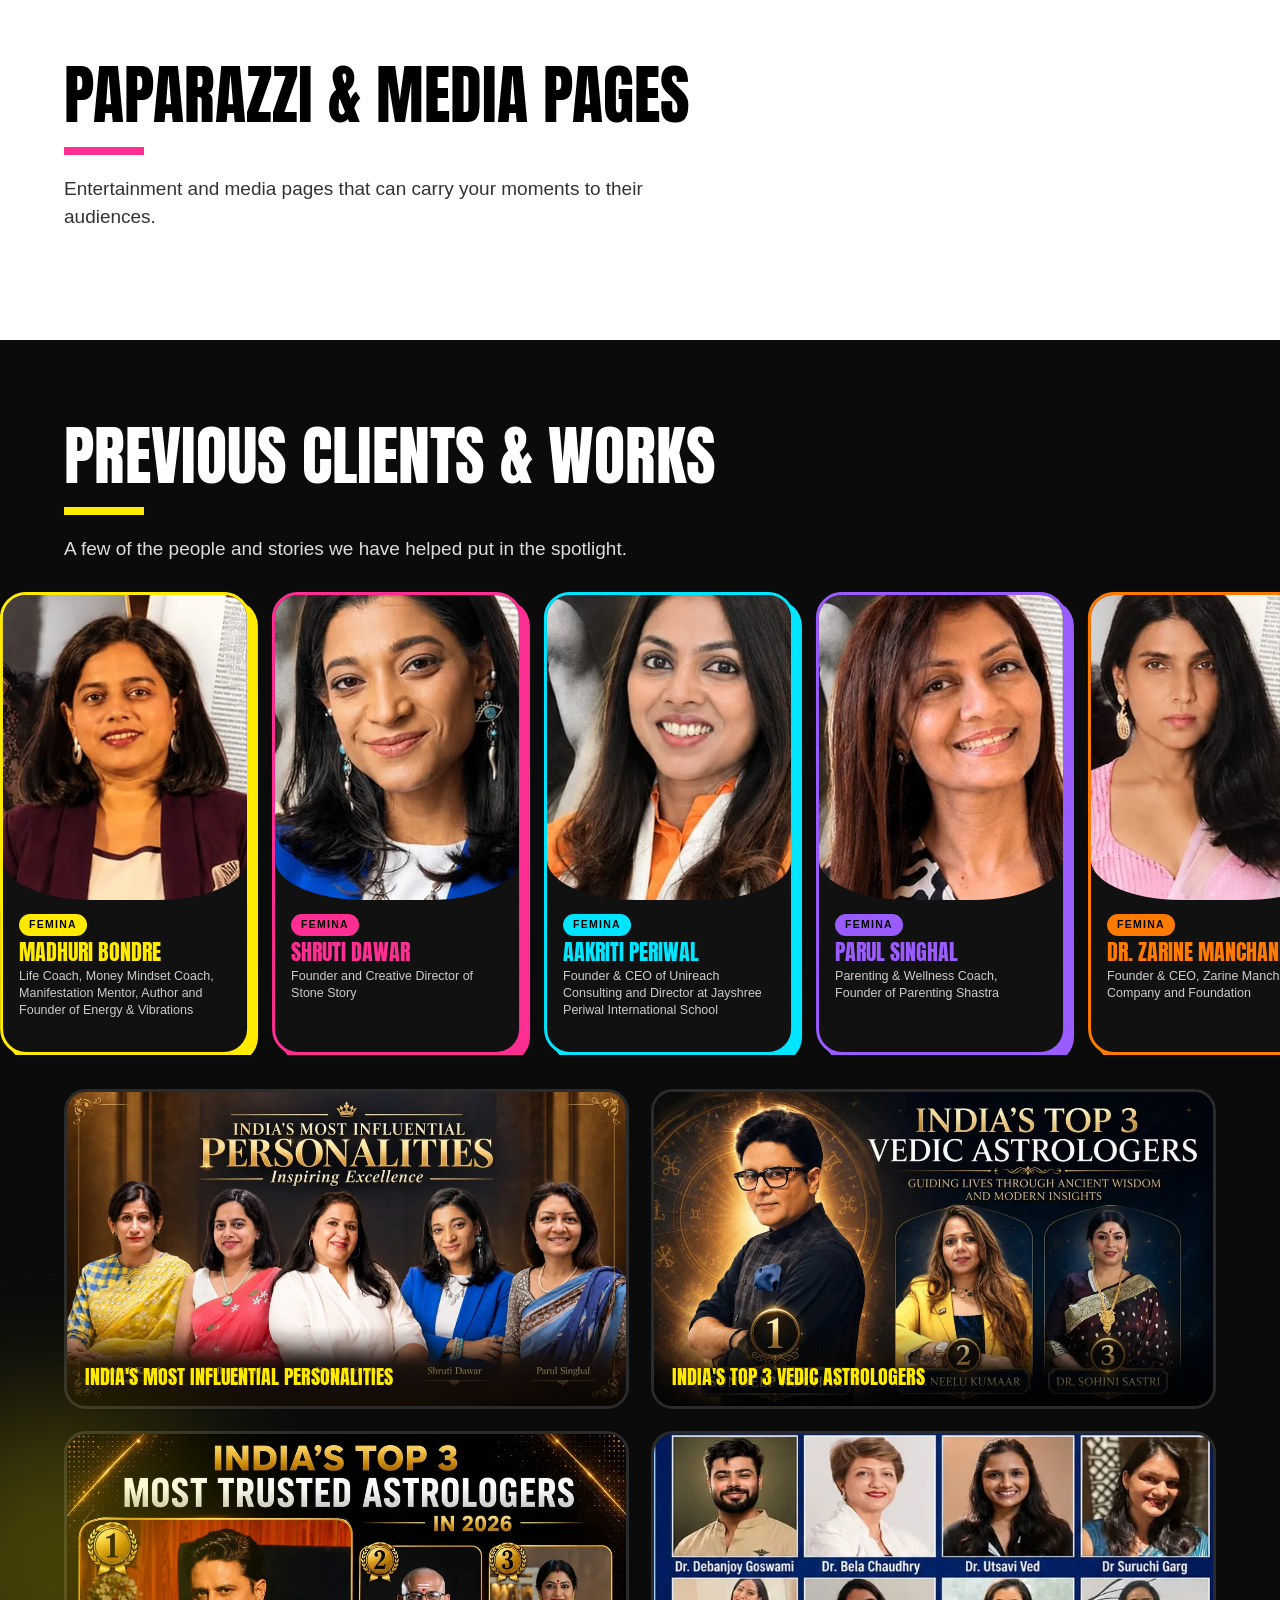
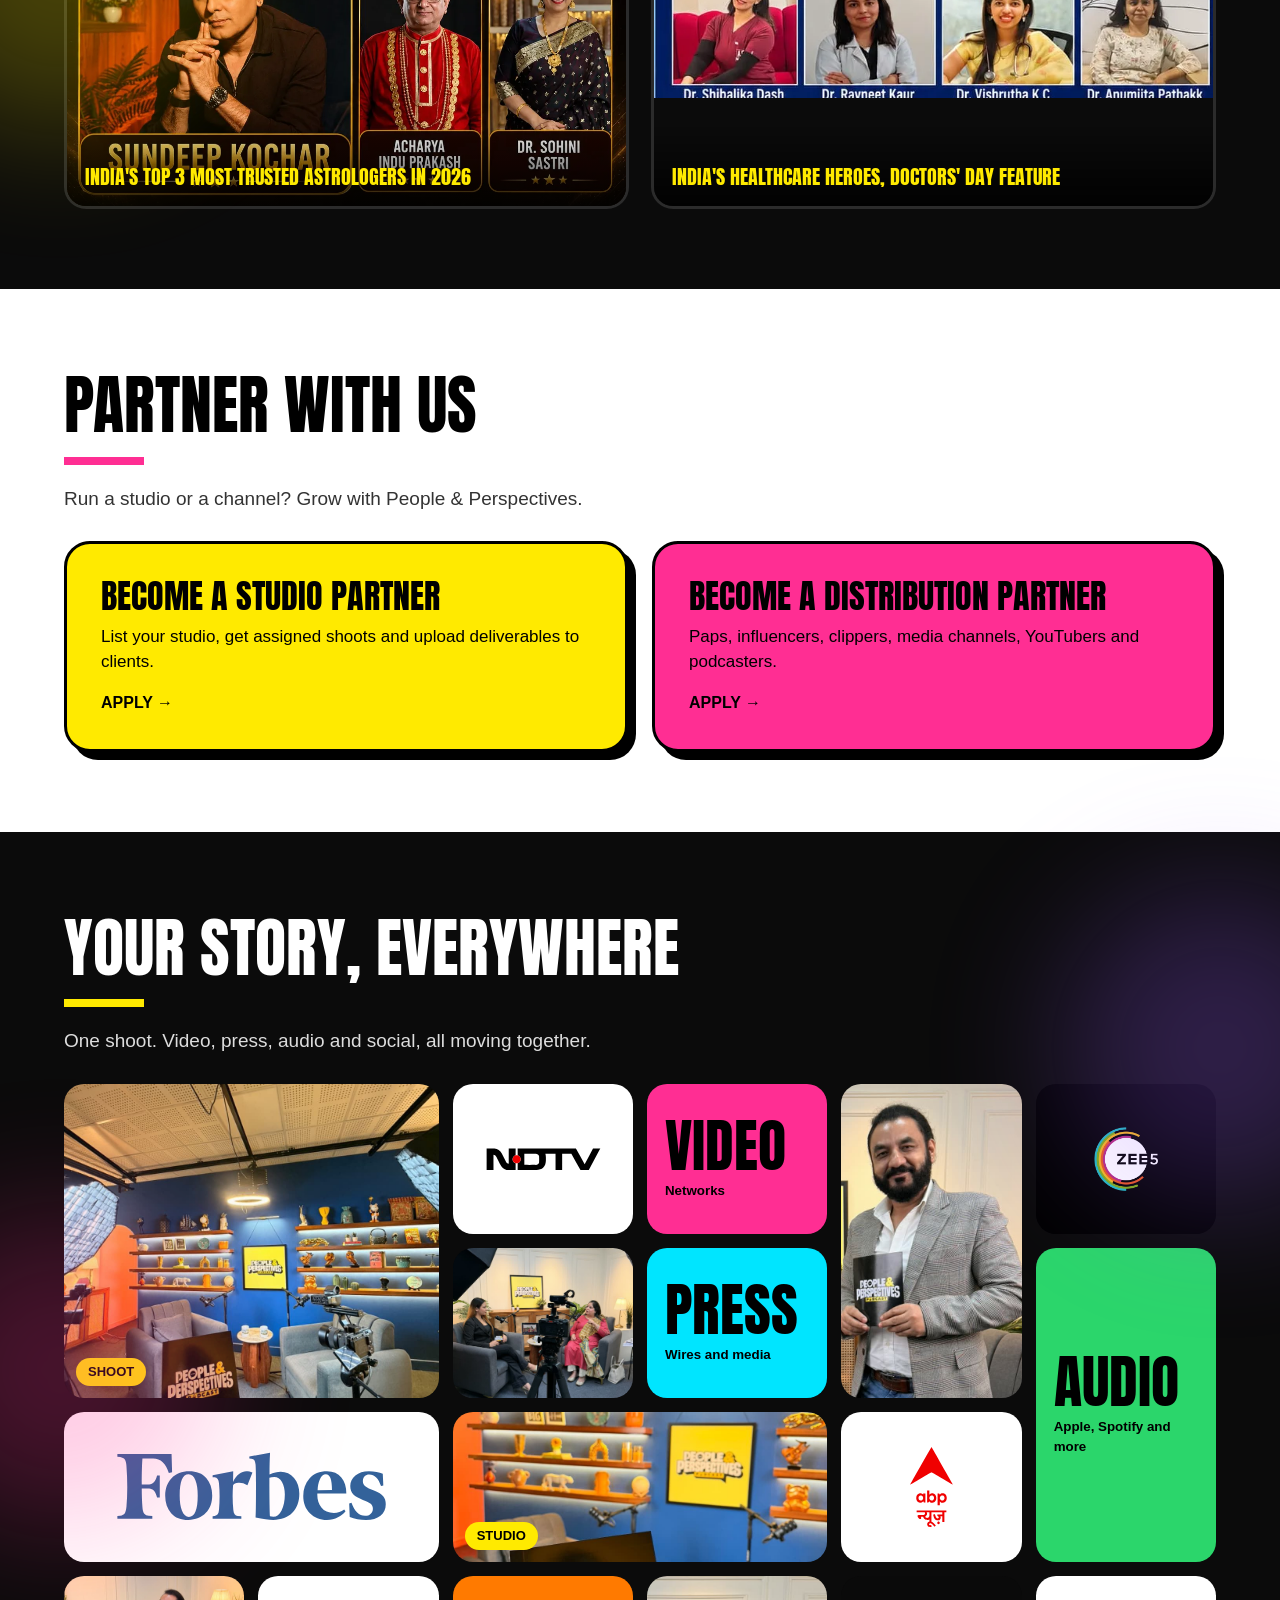
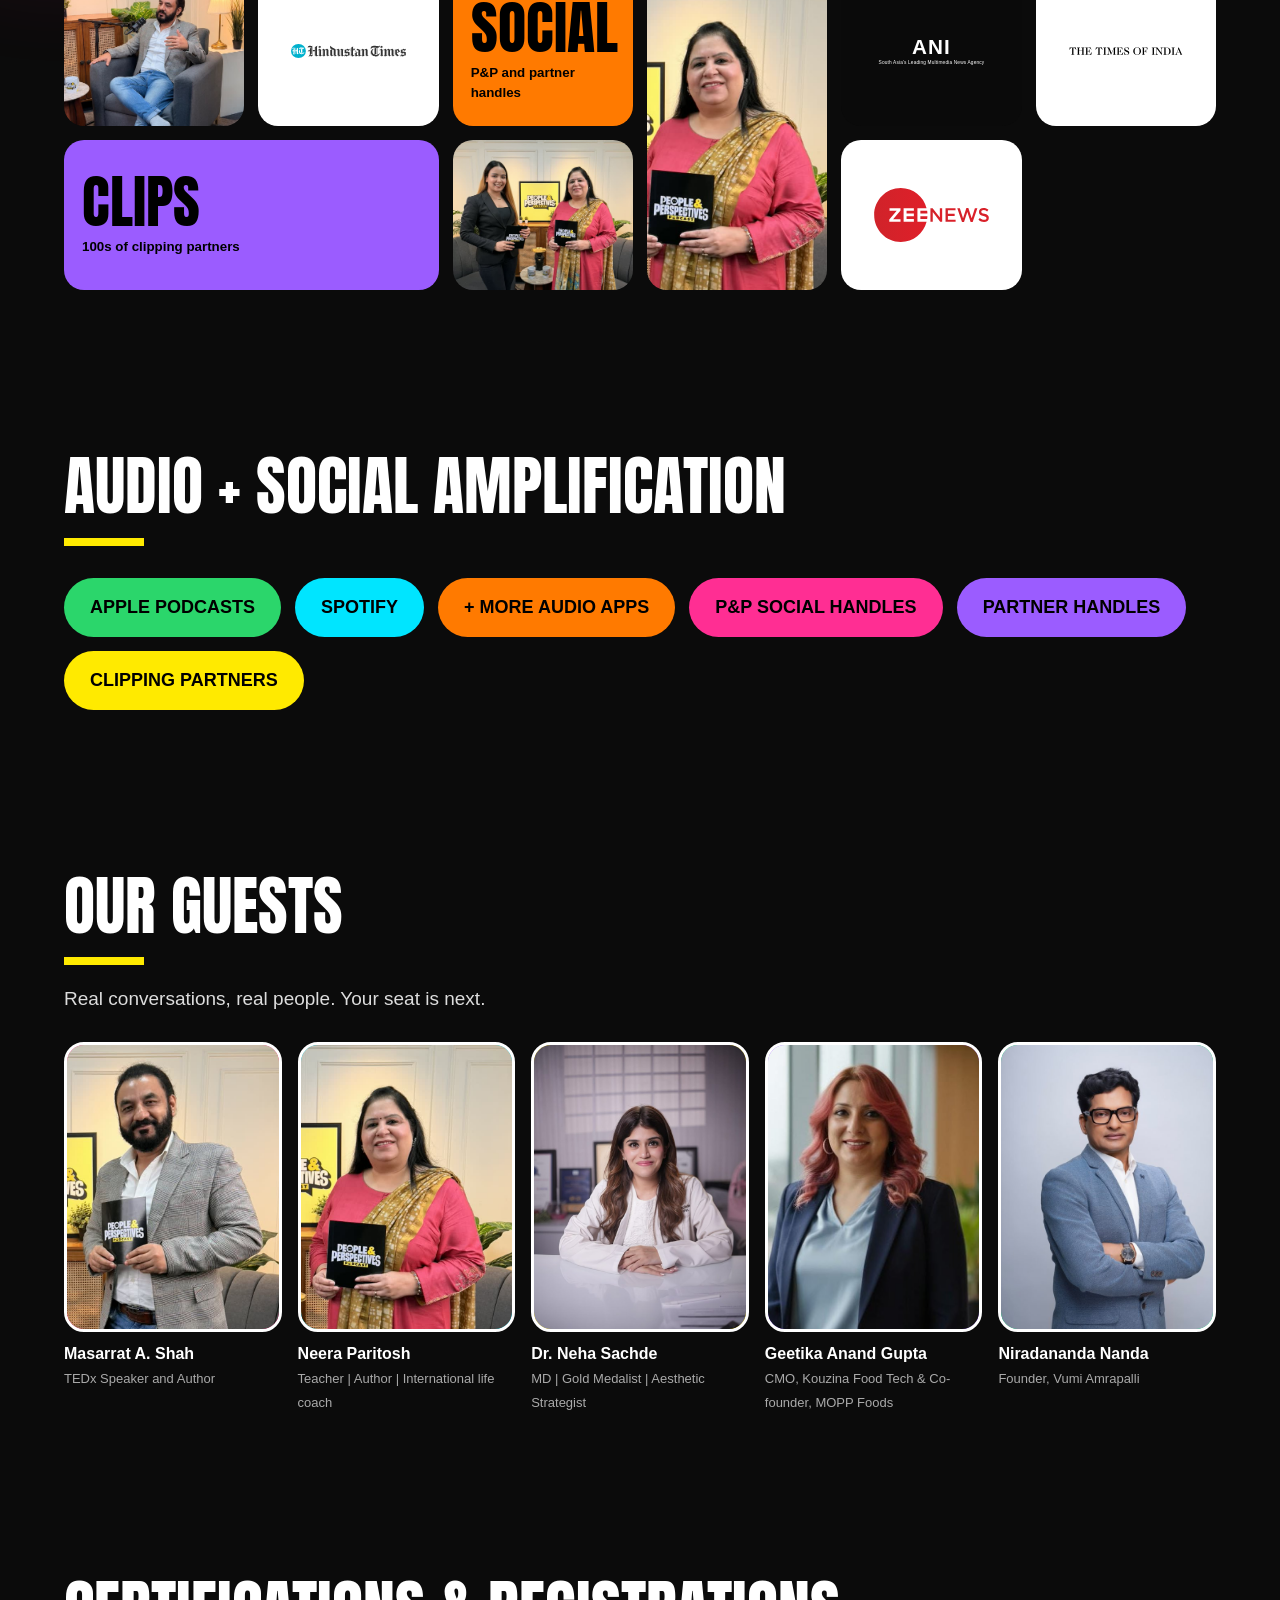
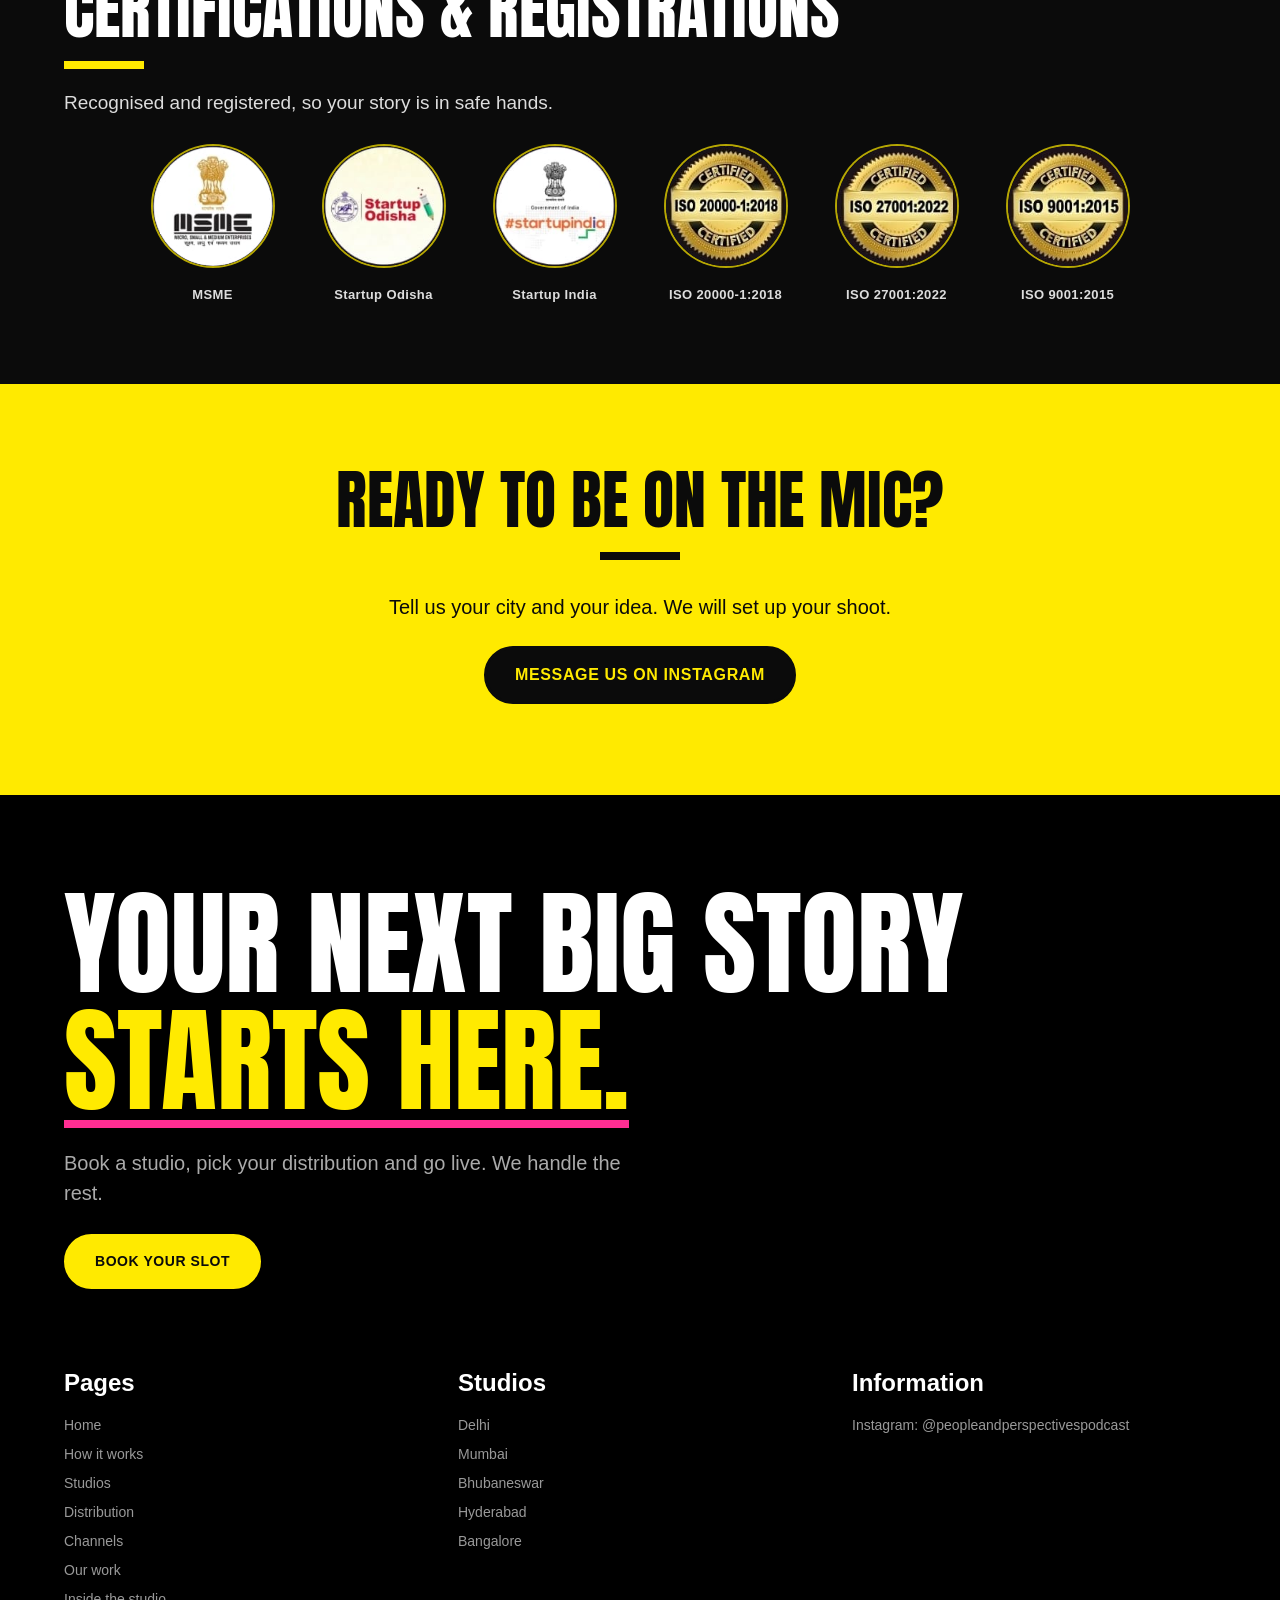
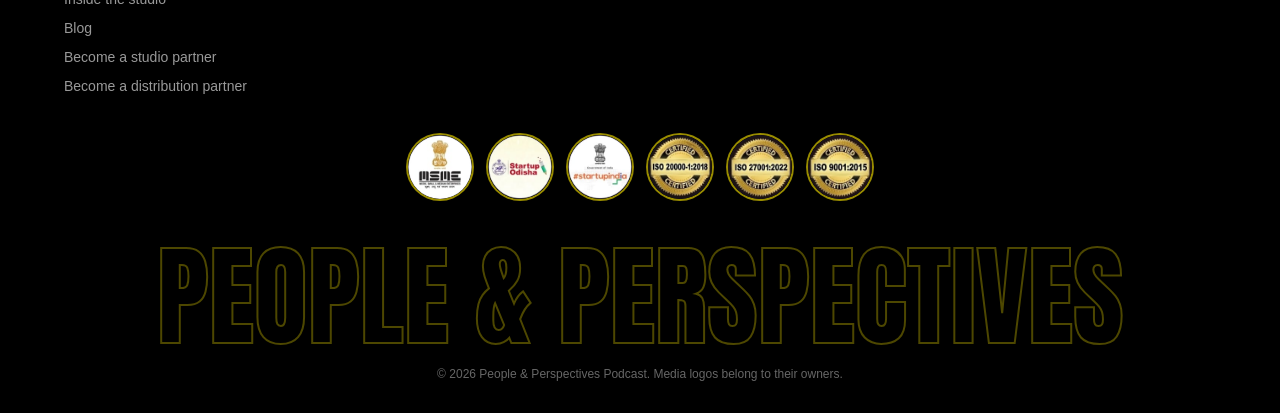
==== commit c53d1c33: "Designed video section with cover and central play button" ====
--- a/index.html
+++ b/index.html
@@ -38,7 +38,7 @@
   <div><b style="color:#FF7A00">100s</b><span>Clipping partners</span></div>
 </section>
 
-<section id="film" class="reveal"><h2>Watch the film</h2><p class="sub">55 seconds. The whole platform, end to end.</p><div class="film"><video controls playsinline preload="none" poster="explainer-poster.jpg" src="explainer.mp4"></video></div></section><section id="inside" class="reveal"><h2>Inside the studio</h2>
+<section id="film" class="reveal"><div class="filmhead"><p class="tag">THE FILM</p><h2>See how your podcast gets seen</h2><p class="sub">Book a slot, shoot in a partner studio, and get distributed across video, press, audio and social.</p><p class="sub">One connected flow, from the first booking to the final reach.</p><p class="sub">Watch the 55-second walkthrough.</p></div><div class="film" id="filmbox"><button class="filmplay" type="button" aria-label="Play the People &amp; Perspectives film"><img src="explainer-poster.jpg" alt="" loading="lazy"><span class="pbtn" aria-hidden="true"><svg viewBox="0 0 24 24"><path d="M8 5v14l11-7z"/></svg></span><span class="plabel">Play film &middot; 0:55</span></button></div></section><section id="inside" class="reveal"><h2>Inside the studio</h2>
 <div class="gal"><figure class="g1"><img loading="lazy" src="media_set.jpg" alt="Studio set with the People &amp; Perspectives yellow logo frame"></figure><figure class="g2"><img loading="lazy" src="media_wide.jpg" alt="Wide shot of the studio with cameras and lights"></figure><figure class="g3"><img loading="lazy" src="media_mug.jpg" alt="People &amp; Perspectives podcast mug"></figure></div>
 <div class="vids"><div class="vid"><video muted loop playsinline preload="none" poster="bts1.jpg" data-src="bts1.mp4"></video></div><div class="vid"><video muted loop playsinline preload="none" poster="bts2.jpg" data-src="bts2.mp4"></video></div><div class="vid"><video muted loop playsinline preload="none" poster="bts3.jpg" data-src="bts3.mp4"></video></div><div class="vid"><video muted loop playsinline preload="none" poster="bts4.jpg" data-src="bts4.mp4"></video></div><div class="vid"><video muted loop playsinline preload="none" poster="bts5.jpg" data-src="bts5.mp4"></video></div><div class="vid"><video muted loop playsinline preload="none" poster="bts6.jpg" data-src="bts6.mp4"></video></div></div><div class="shots"><figure><img loading="lazy" src="shot1.jpg" alt="On set at a People &amp; Perspectives shoot"></figure><figure><img loading="lazy" src="shot2.jpg" alt="On set at a People &amp; Perspectives shoot"></figure><figure><img loading="lazy" src="shot3.jpg" alt="On set at a People &amp; Perspectives shoot"></figure><figure><img loading="lazy" src="shot4.jpg" alt="On set at a People &amp; Perspectives shoot"></figure><figure><img loading="lazy" src="shot5.jpg" alt="On set at a People &amp; Perspectives shoot"></figure><figure><img loading="lazy" src="shot6.jpg" alt="On set at a People &amp; Perspectives shoot"></figure><figure><img loading="lazy" src="shot7.jpg" alt="On set at a People &amp; Perspectives shoot"></figure></div></section><section id="how" class="reveal"><h2>How it works</h2><div class="flow"><article class="step tilt" style="--c:#FF2E93;--d:0.0s"><span class="num">01</span><h3>Book your slot</h3><p>Pick a date that works for you.</p></article><article class="step tilt" style="--c:#00E5FF;--d:0.12s"><span class="num">02</span><h3>Choose the partnered studio</h3><p>Delhi, Mumbai, Bhubaneswar, Hyderabad or Bangalore.</p></article><article class="step tilt" style="--c:#FF7A00;--d:0.24s"><span class="num">03</span><h3>Select video distribution</h3><p>Choose your video distribution channel or partner: ANI, ABP, Hindustan Times, Zee and more.</p></article><article class="step tilt" style="--c:#9B5CFF;--d:0.36s"><span class="num">04</span><h3>Pick press release sites</h3><p>Choose where your podcast press release goes: ANI, Zee5, Forbes and more.</p></article><article class="step tilt" style="--c:#2BD66B;--d:0.48s"><span class="num">05</span><h3>Audio goes everywhere</h3><p>Your audio podcast is distributed across Apple Podcasts, Spotify and more.</p></article><article class="step tilt" style="--c:#FFEA00;--d:0.6s"><span class="num">06</span><h3>Amplified on social</h3><p>Pushed through the People &amp; Perspectives social handles and partner handles.</p></article><article class="step tilt" style="--c:#FF2E93;--d:0.72s"><span class="num">07</span><h3>Optional: clipping network</h3><p>Extend your reach through 100s of clipping partners, influencers and paparazzi channels.</p></article></div><div class="center"><a href="/book/" class="btn">Book your slot</a></div></section>
 <section id="studios" class="reveal"><h2>Studios across India</h2>
--- a/style.css
+++ b/style.css
@@ -264,3 +264,20 @@
 .mapcredit a{color:#8a8a8a;text-decoration:underline}
 .film{max-width:880px;margin:8px auto 0;border:4px solid var(--y);border-radius:20px;overflow:hidden;background:#000;box-shadow:0 20px 60px rgba(255,234,0,.18)}
 .film video{display:block;width:100%;height:auto}
+
+#film .filmhead{max-width:880px;margin:0 auto 28px;text-align:left}
+#film .filmhead .sub{margin:0 0 8px;max-width:640px}
+#film h2{margin-bottom:20px}
+.film{position:relative;aspect-ratio:16/9;max-width:880px}
+.film video{position:absolute;inset:0;width:100%;height:100%;object-fit:contain;background:#000}
+.filmplay{position:absolute;inset:0;width:100%;height:100%;padding:0;border:0;background:#000;cursor:pointer;display:block;-webkit-tap-highlight-color:transparent}
+.filmplay img{width:100%;height:100%;object-fit:cover;display:block;transition:transform .6s,filter .3s;filter:brightness(.7)}
+.filmplay:hover img{transform:scale(1.04);filter:brightness(.85)}
+.filmplay .pbtn{position:absolute;left:50%;top:50%;width:clamp(68px,12vw,104px);height:clamp(68px,12vw,104px);margin:calc(clamp(68px,12vw,104px)/-2) 0 0 calc(clamp(68px,12vw,104px)/-2);border-radius:50%;background:var(--y);display:flex;align-items:center;justify-content:center;box-shadow:0 0 0 0 rgba(255,234,0,.6);animation:pulse 2s infinite;transition:transform .2s}
+.filmplay:hover .pbtn{transform:scale(1.1)}
+.filmplay .pbtn svg{width:45%;height:45%;fill:var(--k);margin-left:6%}
+.filmplay .plabel{position:absolute;left:16px;bottom:14px;background:var(--y);color:var(--k);font-weight:900;font-size:13px;letter-spacing:.06em;text-transform:uppercase;padding:6px 12px;border-radius:999px}
+.filmplay:focus-visible{outline:4px solid #fff;outline-offset:-8px}
+@keyframes pulse{70%{box-shadow:0 0 0 22px rgba(255,234,0,0)}100%{box-shadow:0 0 0 0 rgba(255,234,0,0)}}
+@media(max-width:600px){#film{padding:56px 5vw}.film{border-width:3px;border-radius:14px}}
+@media(prefers-reduced-motion:reduce){.filmplay .pbtn{animation:none}}
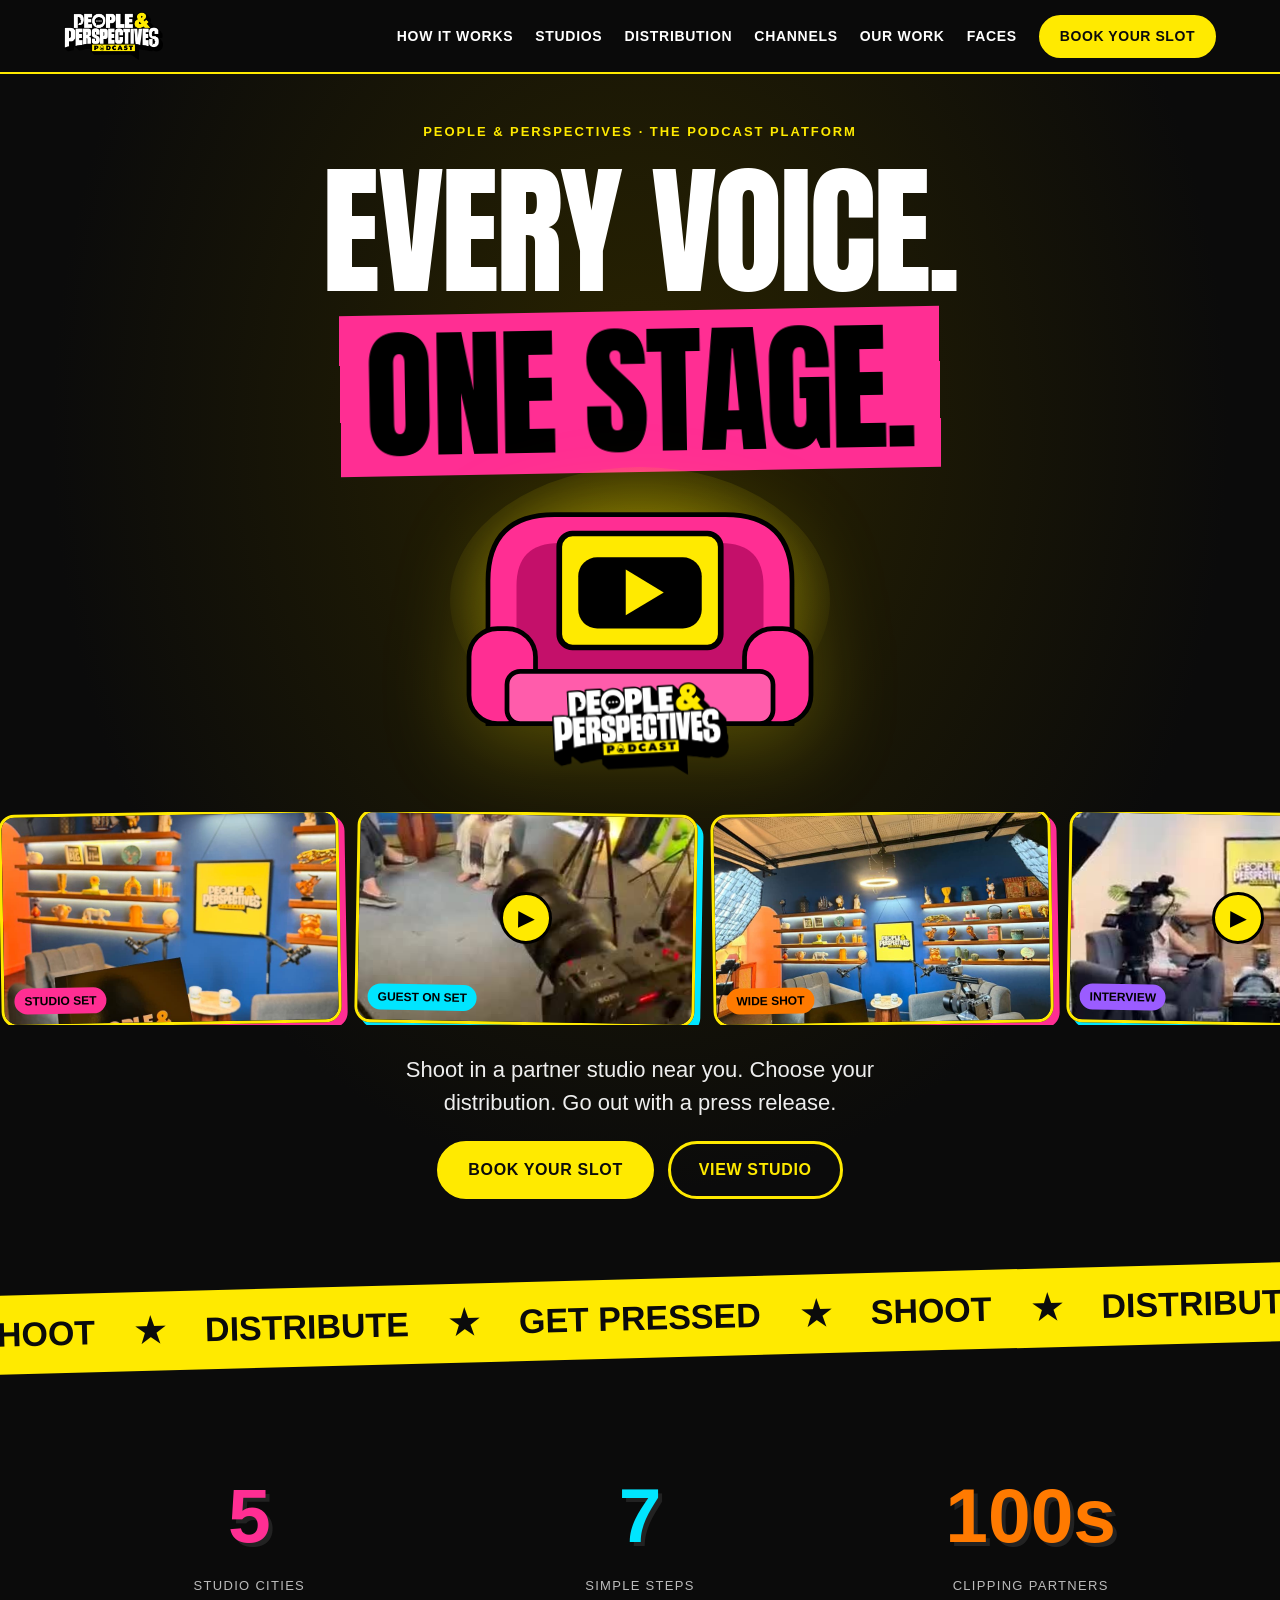
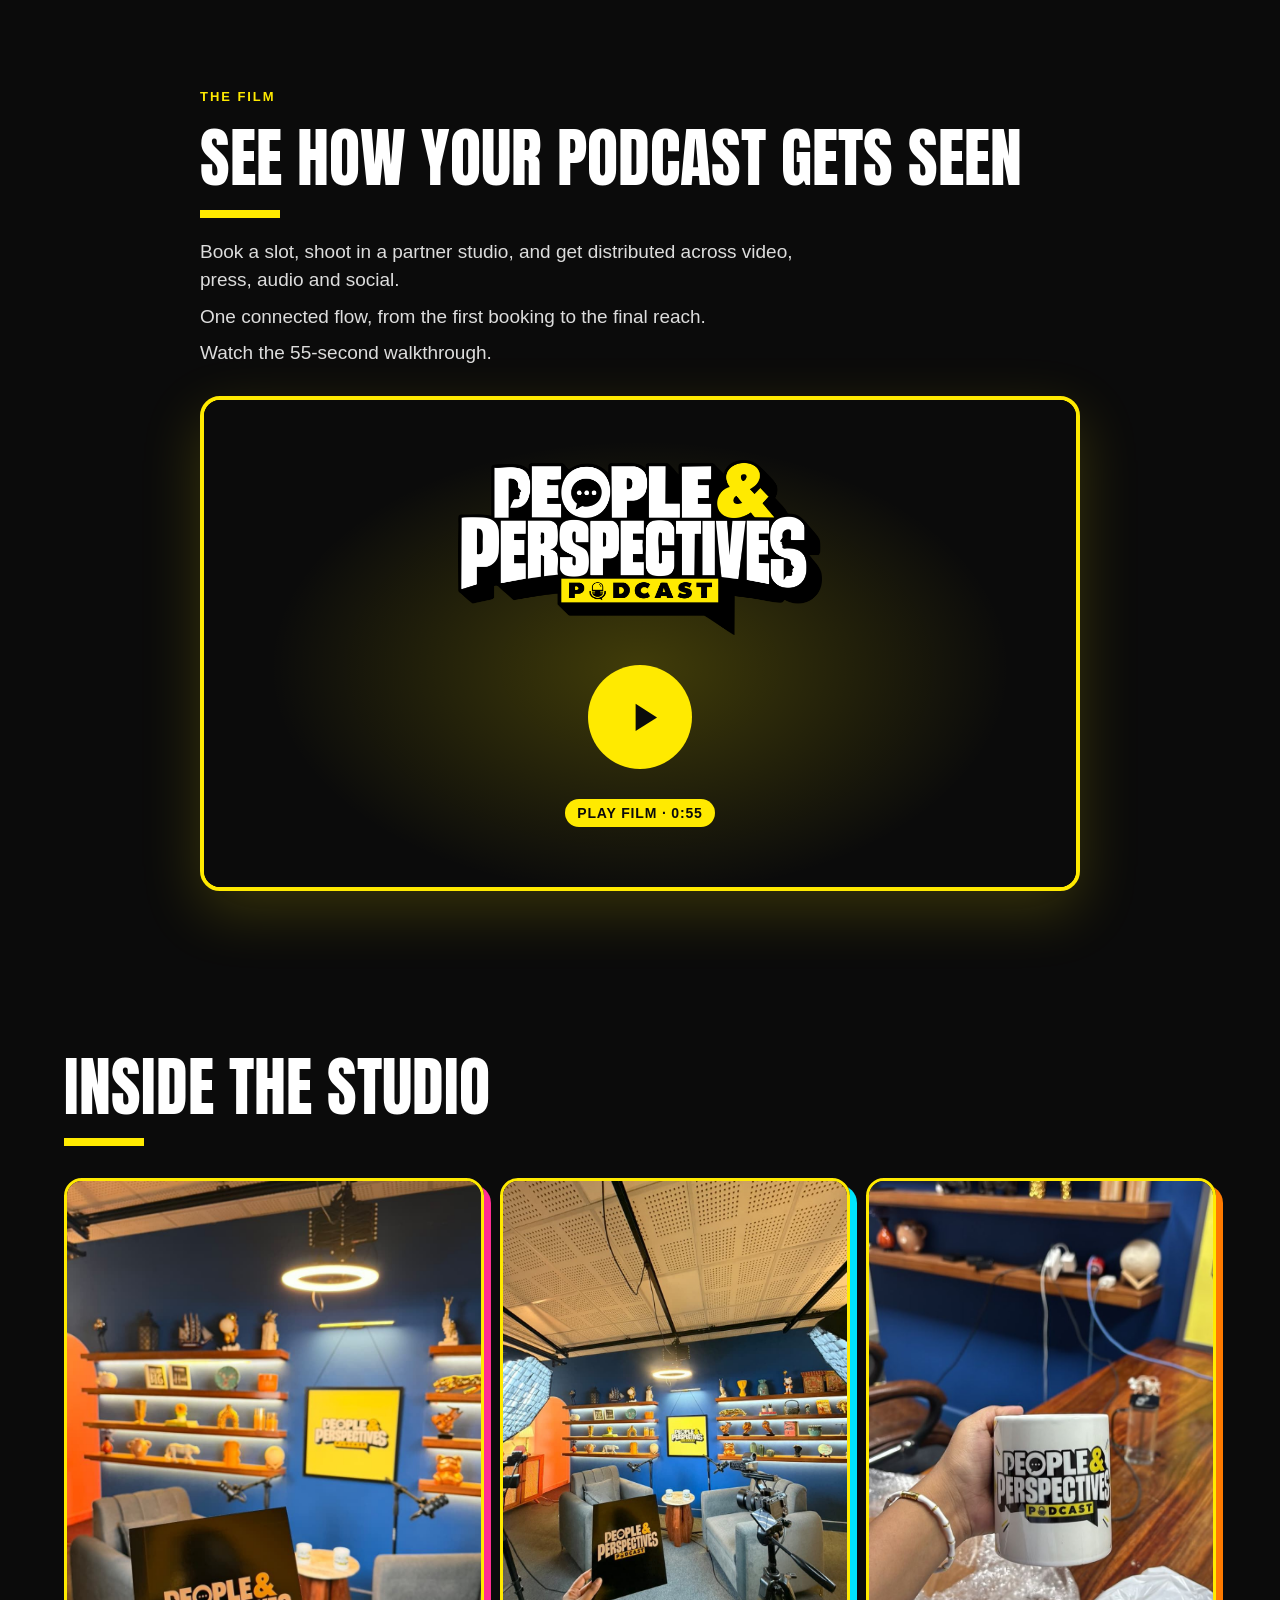
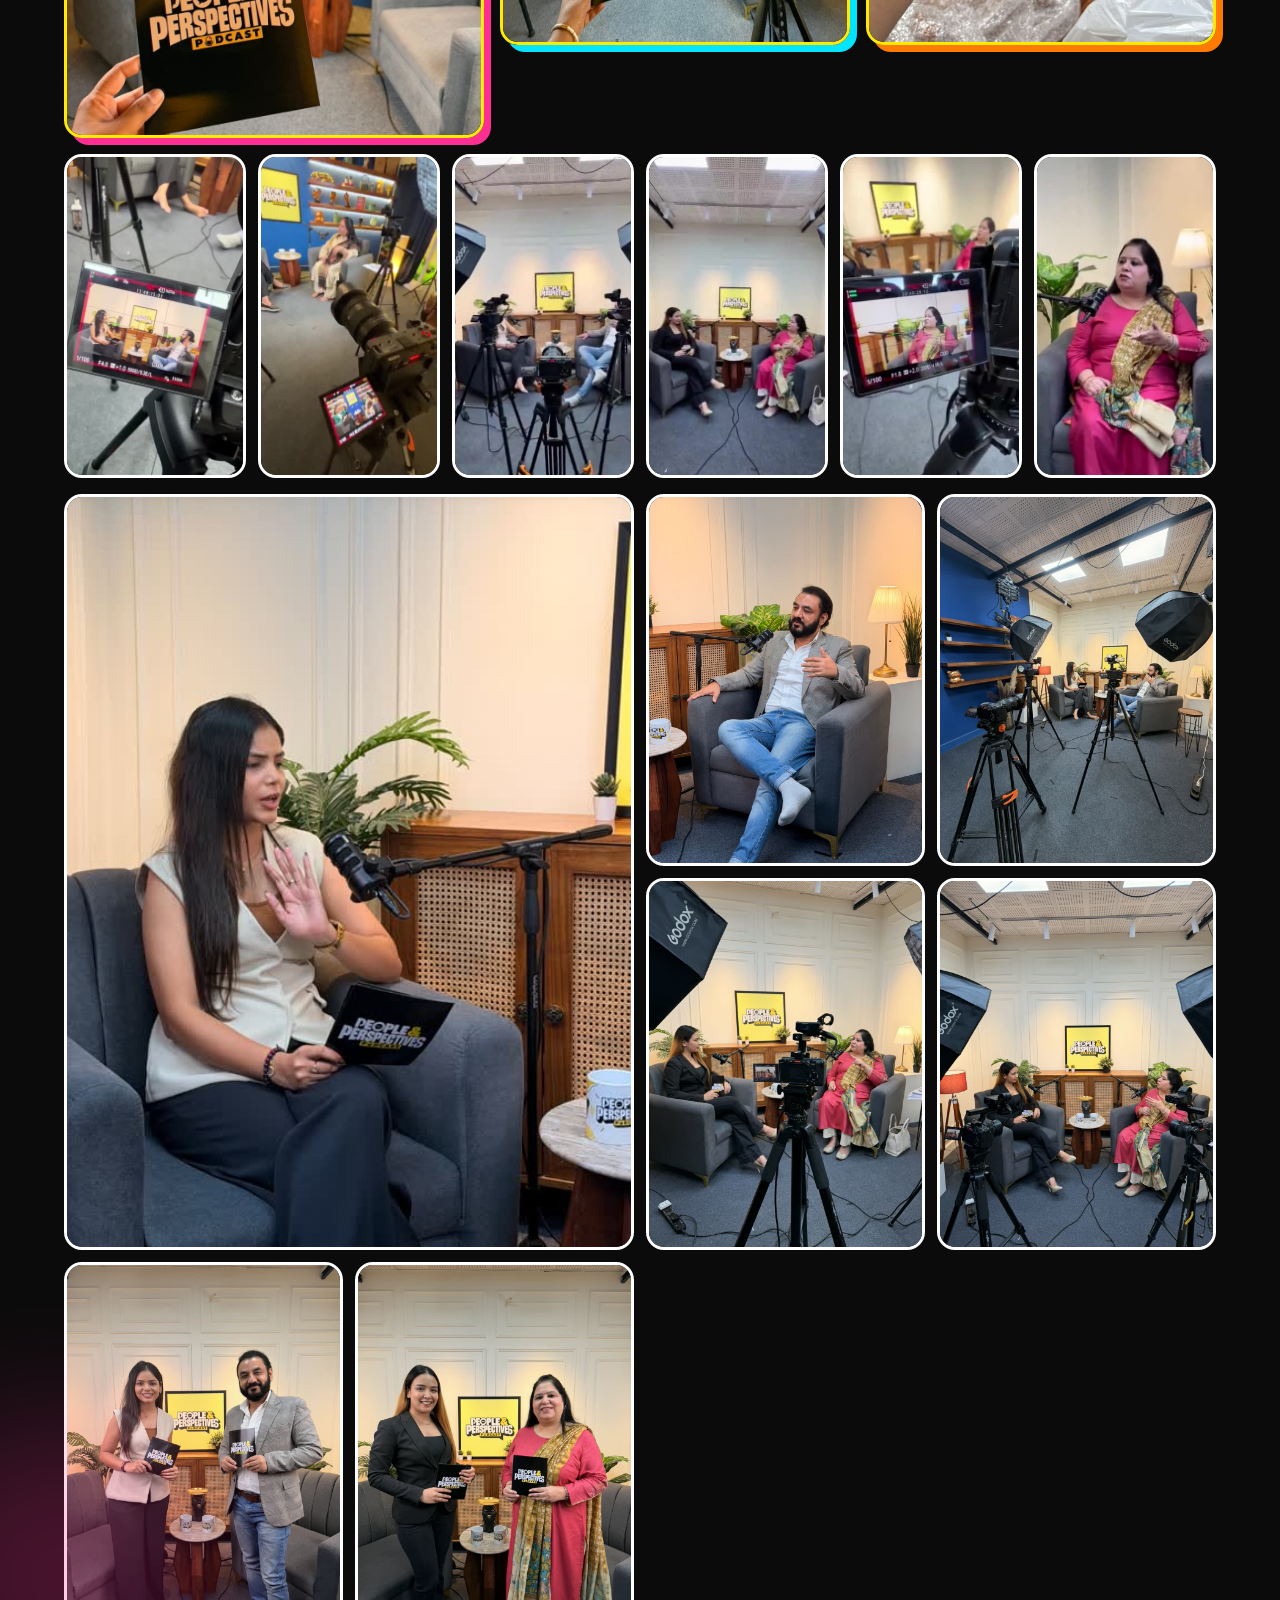
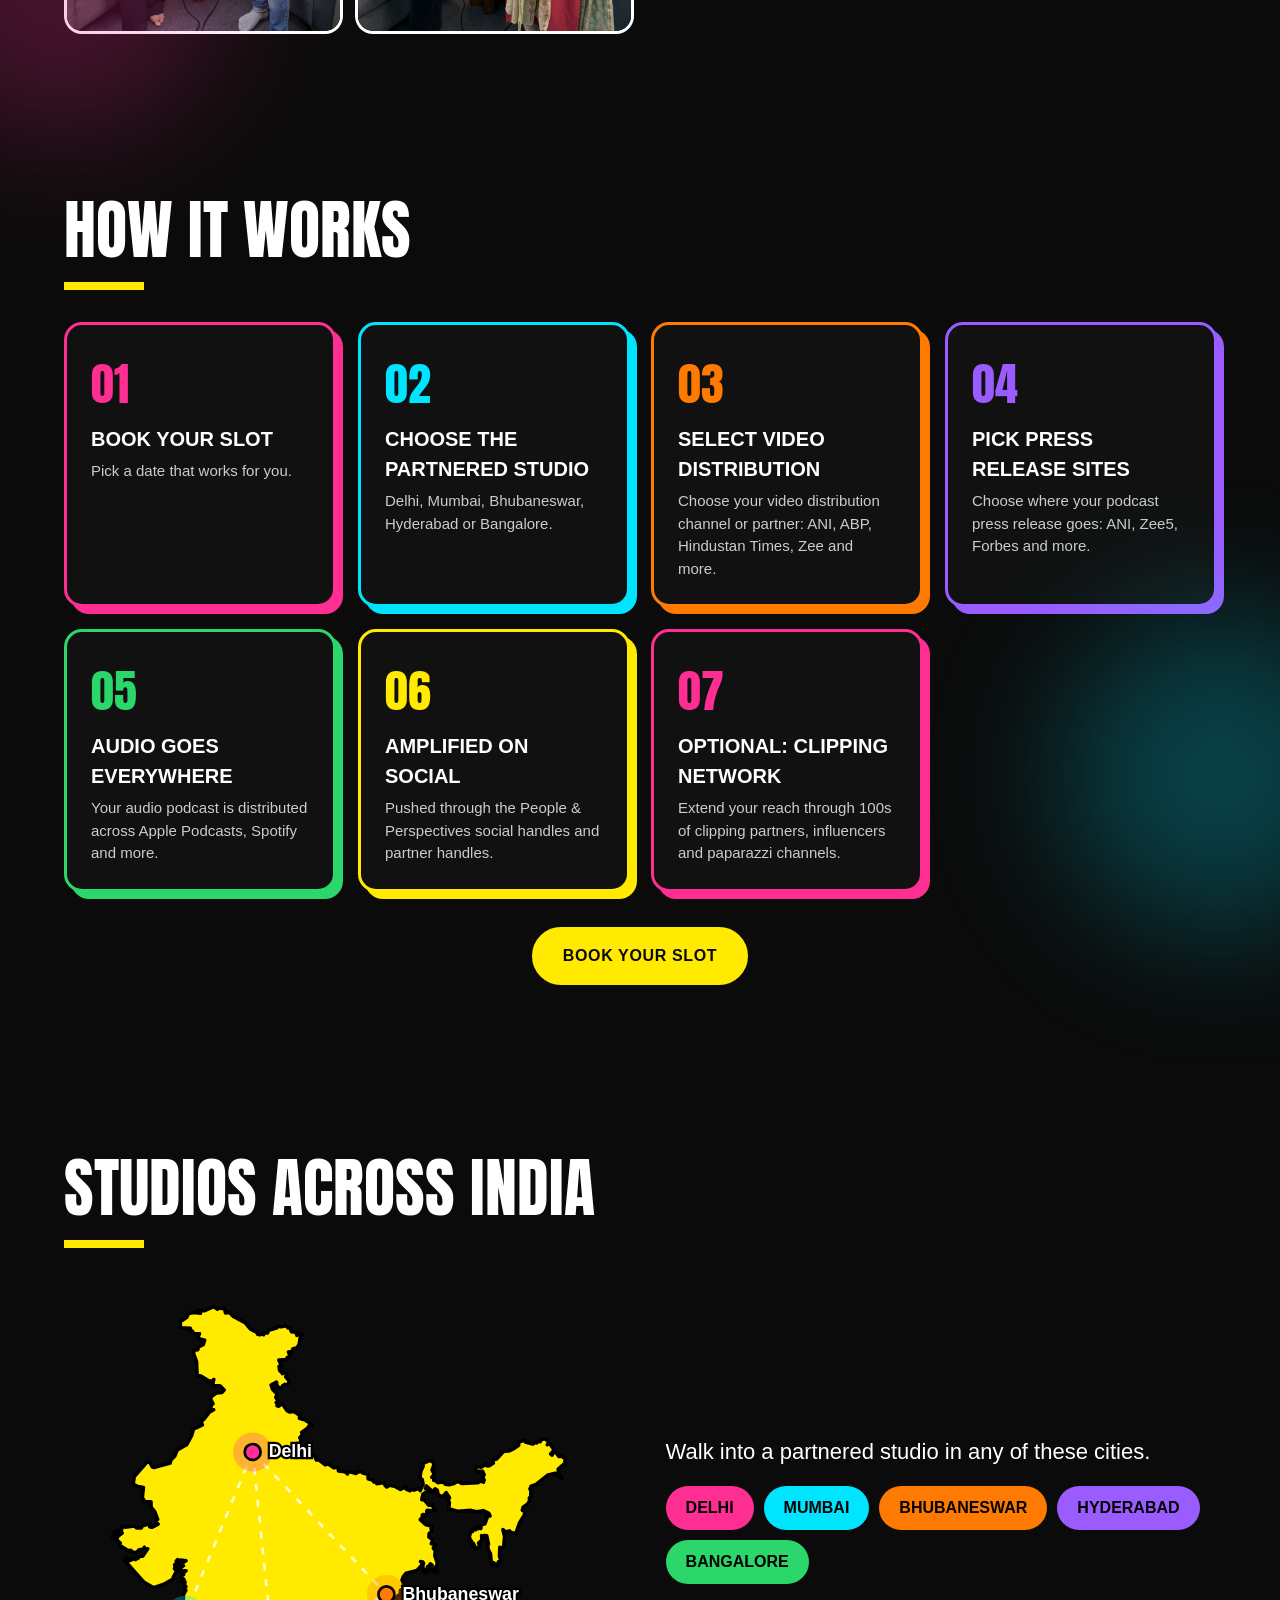
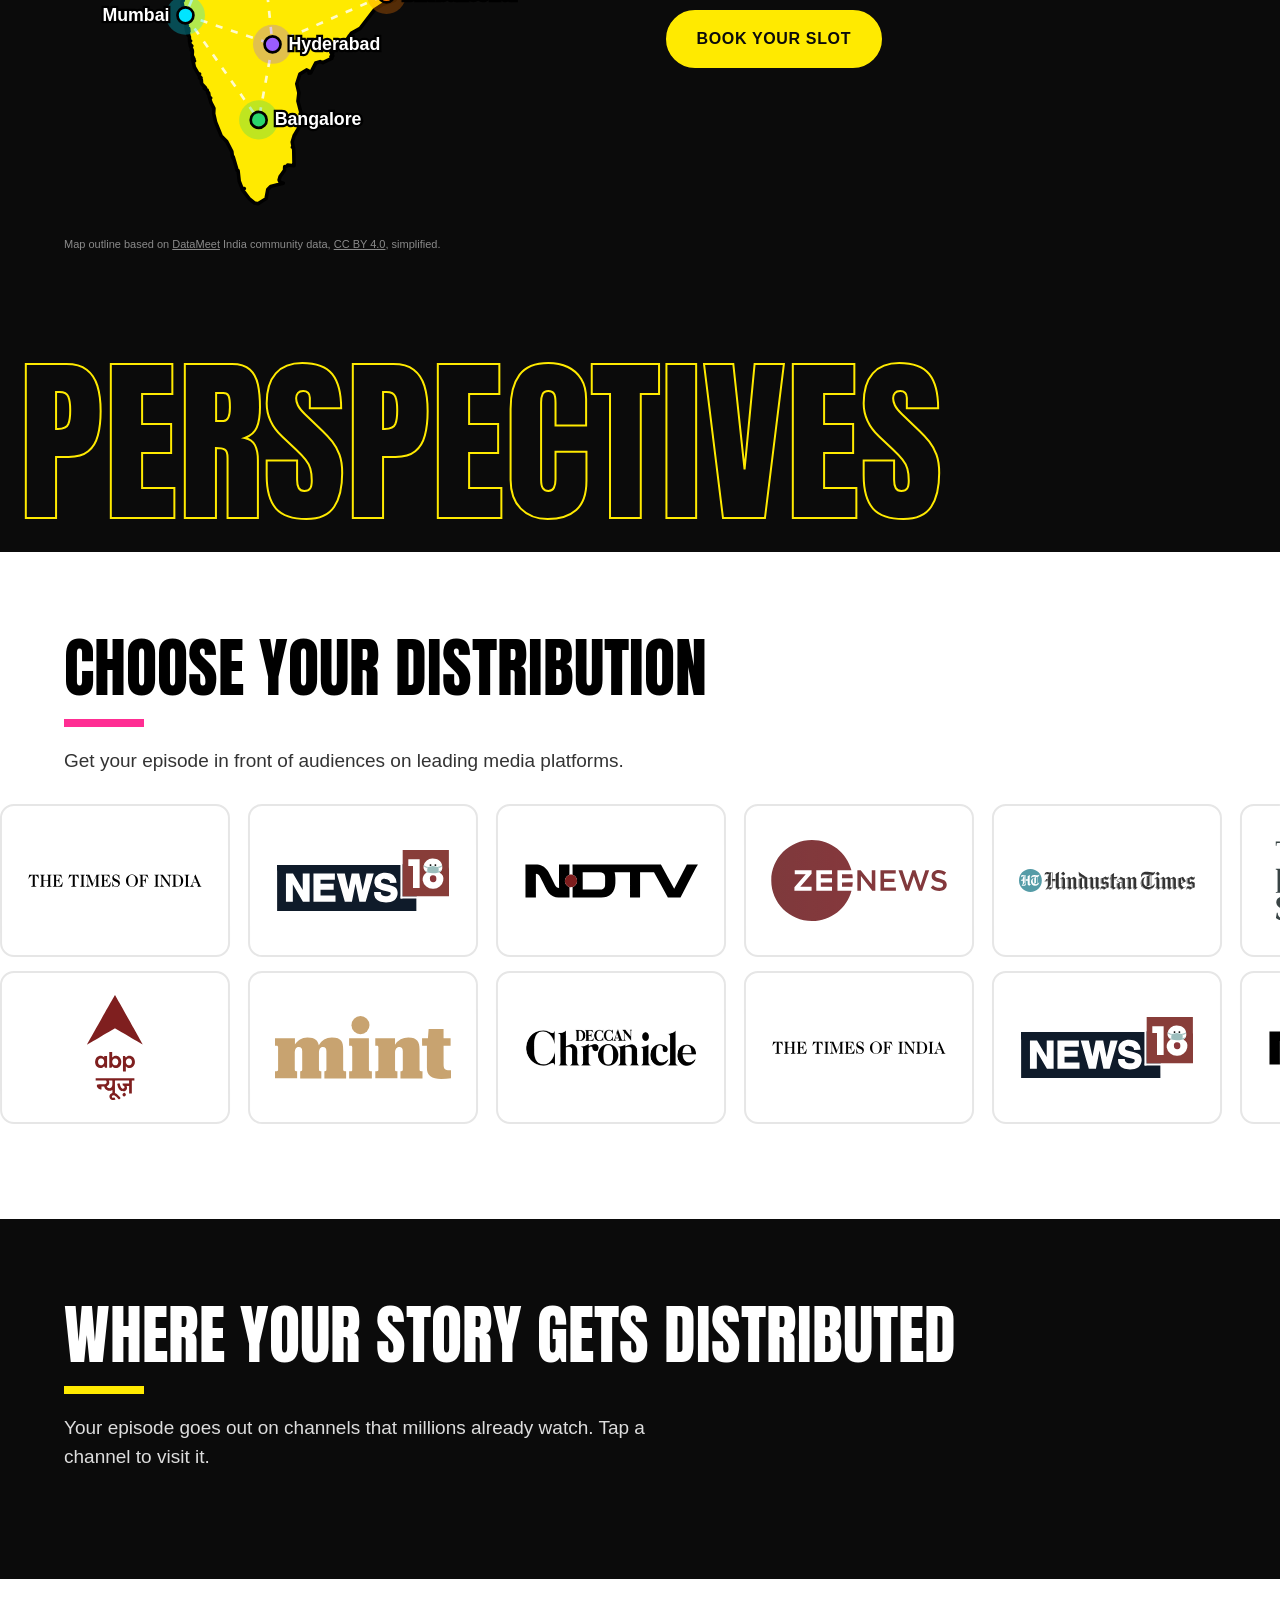
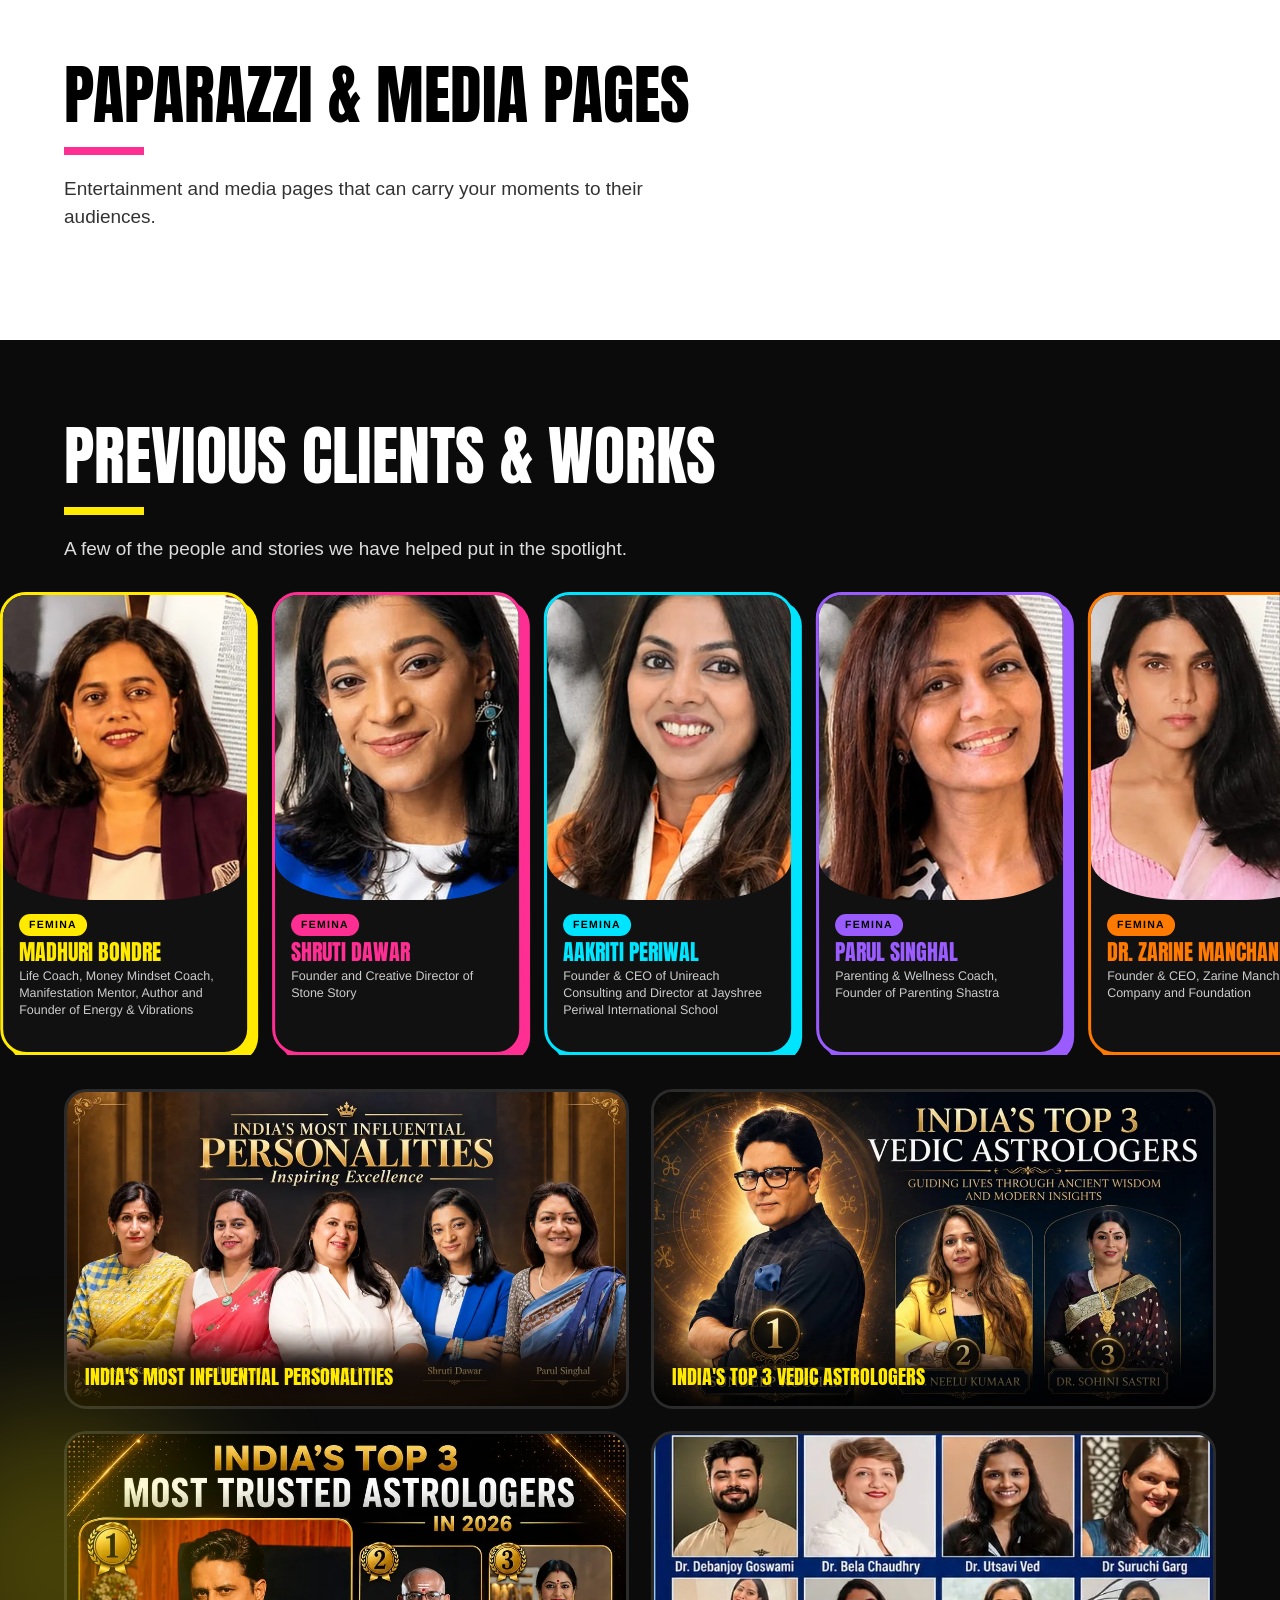
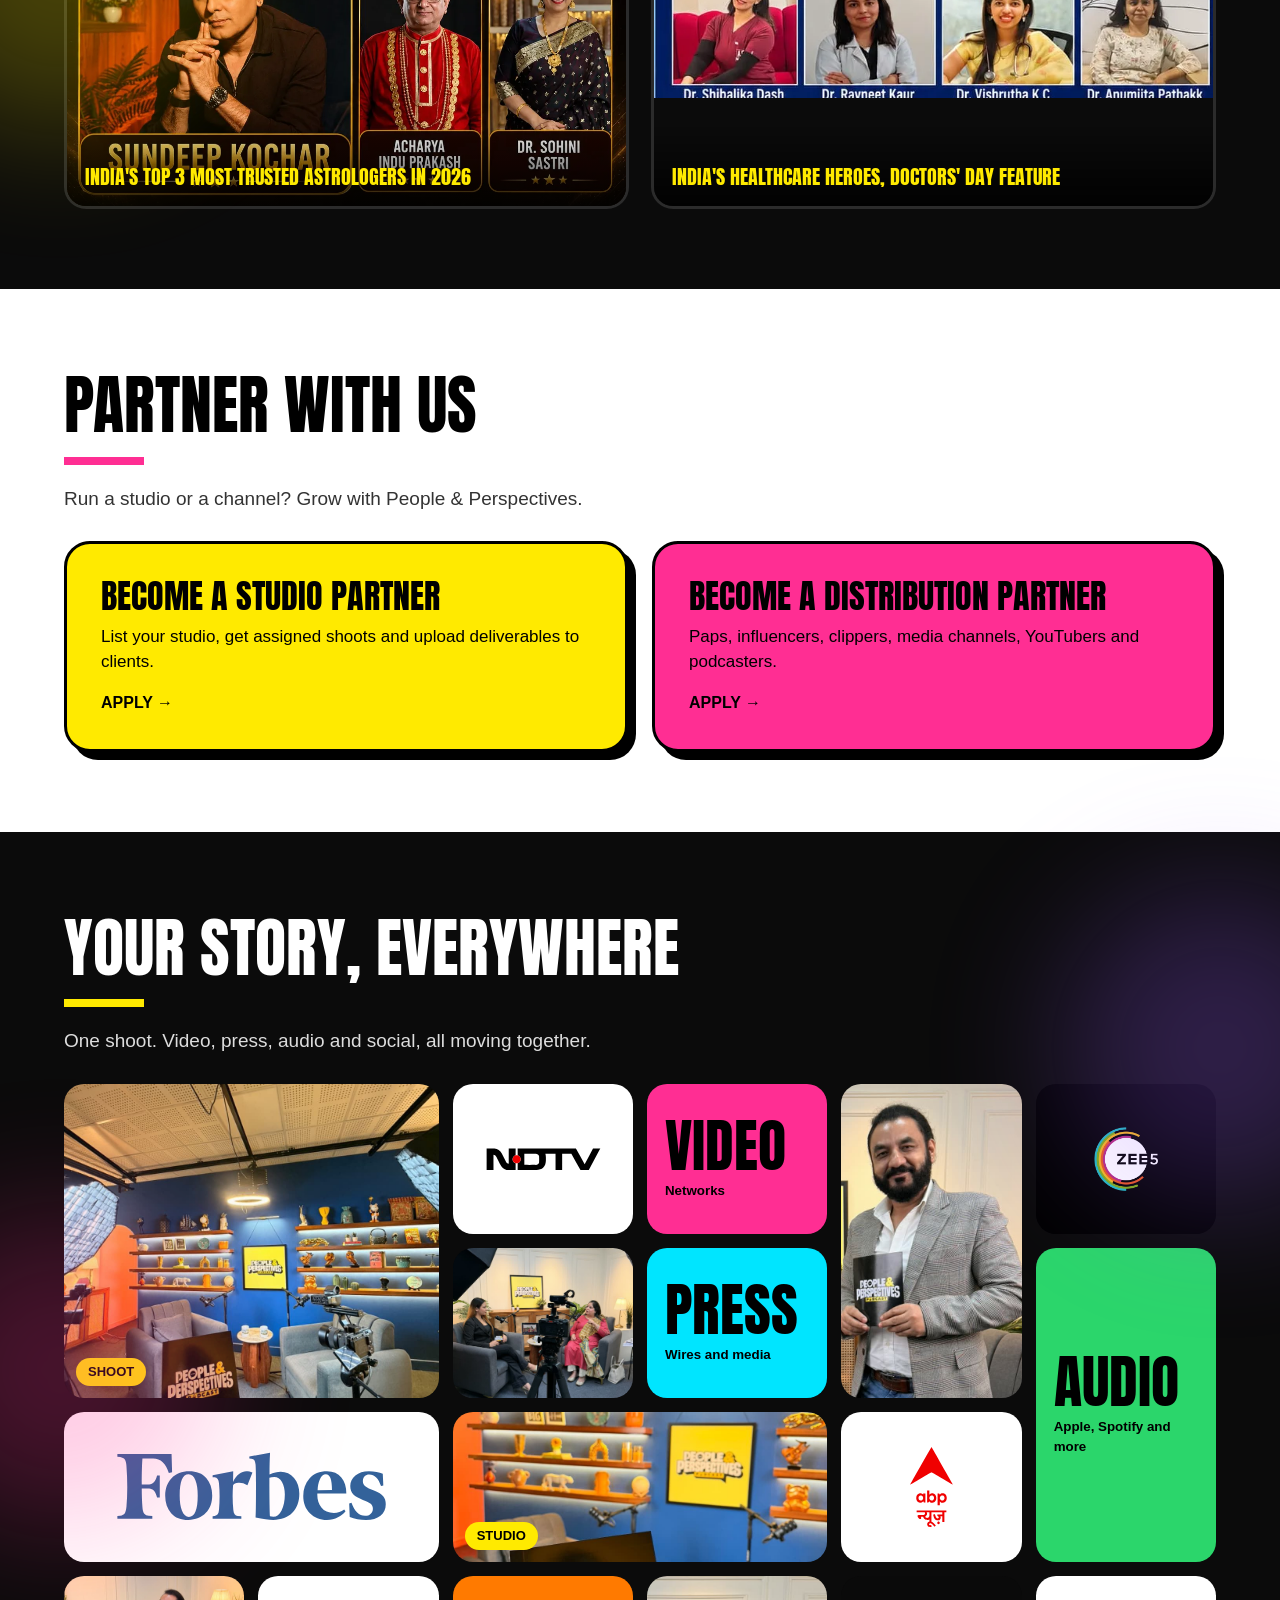
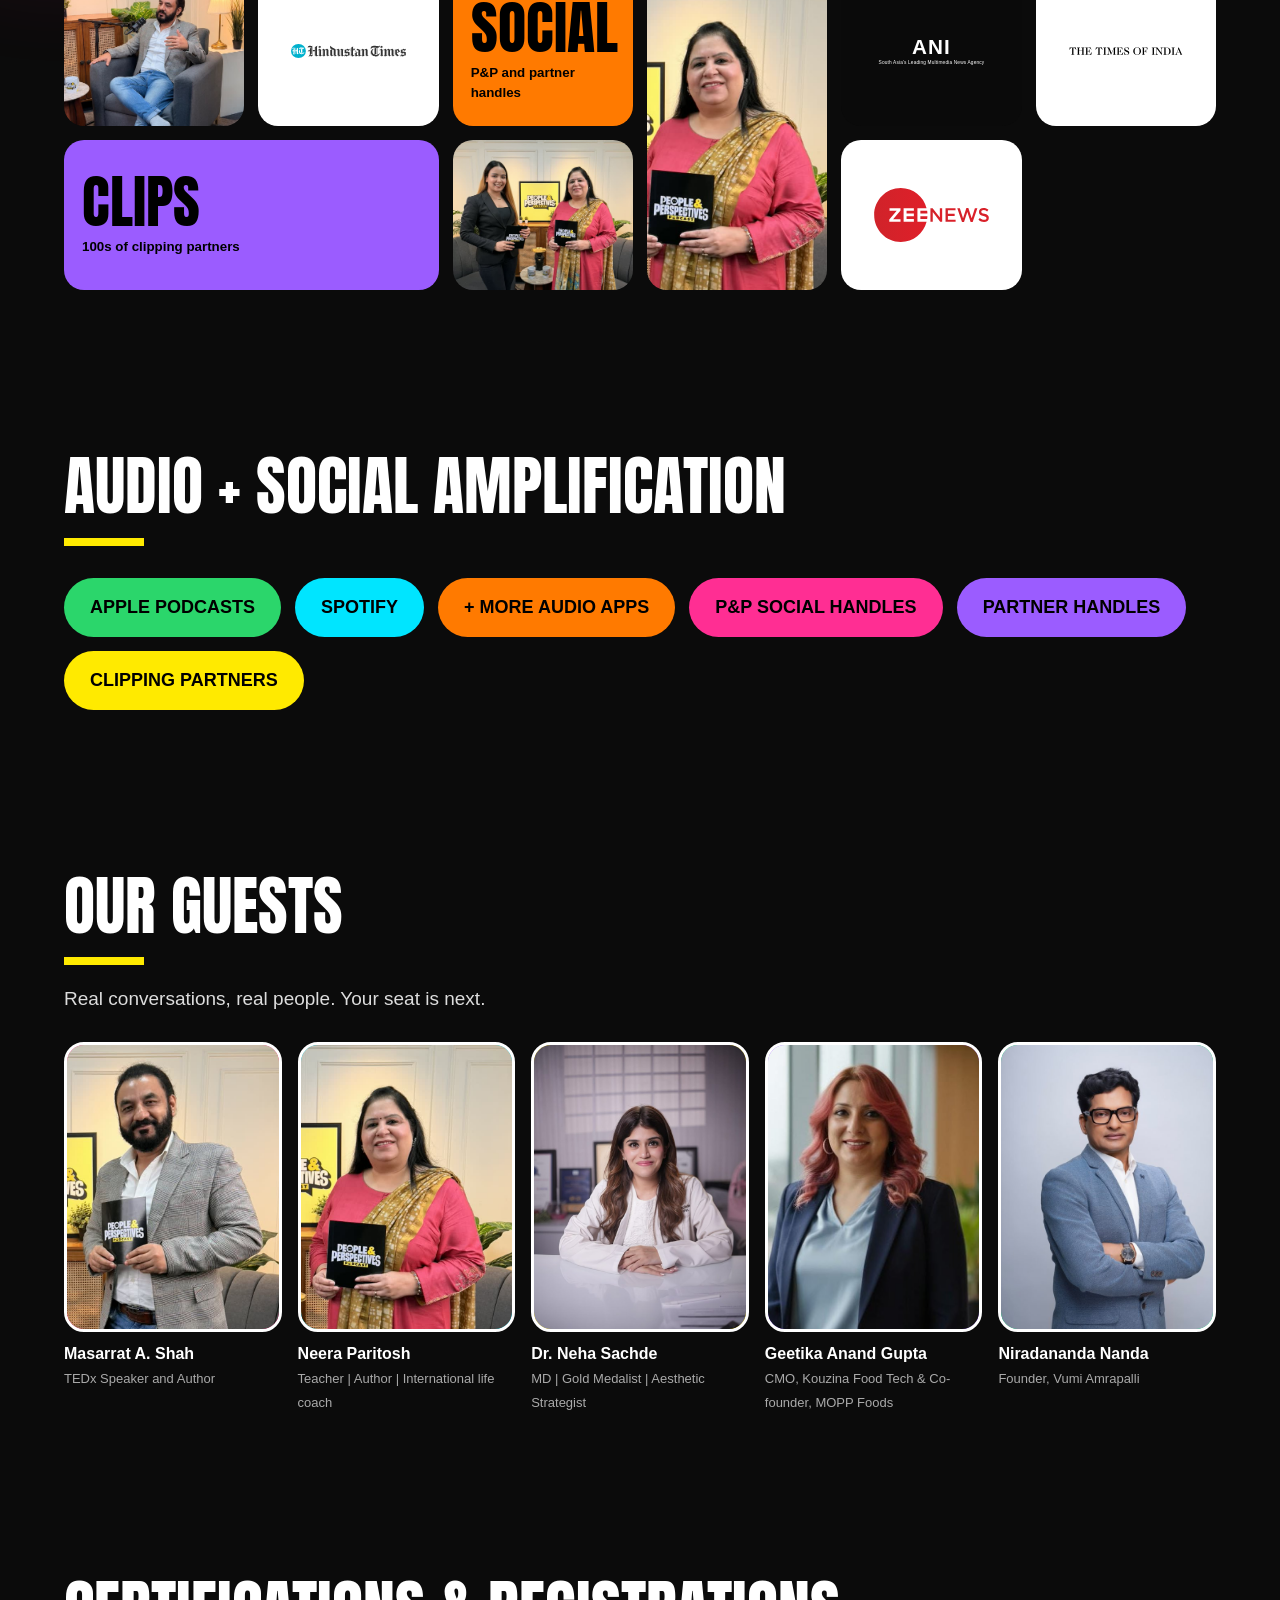
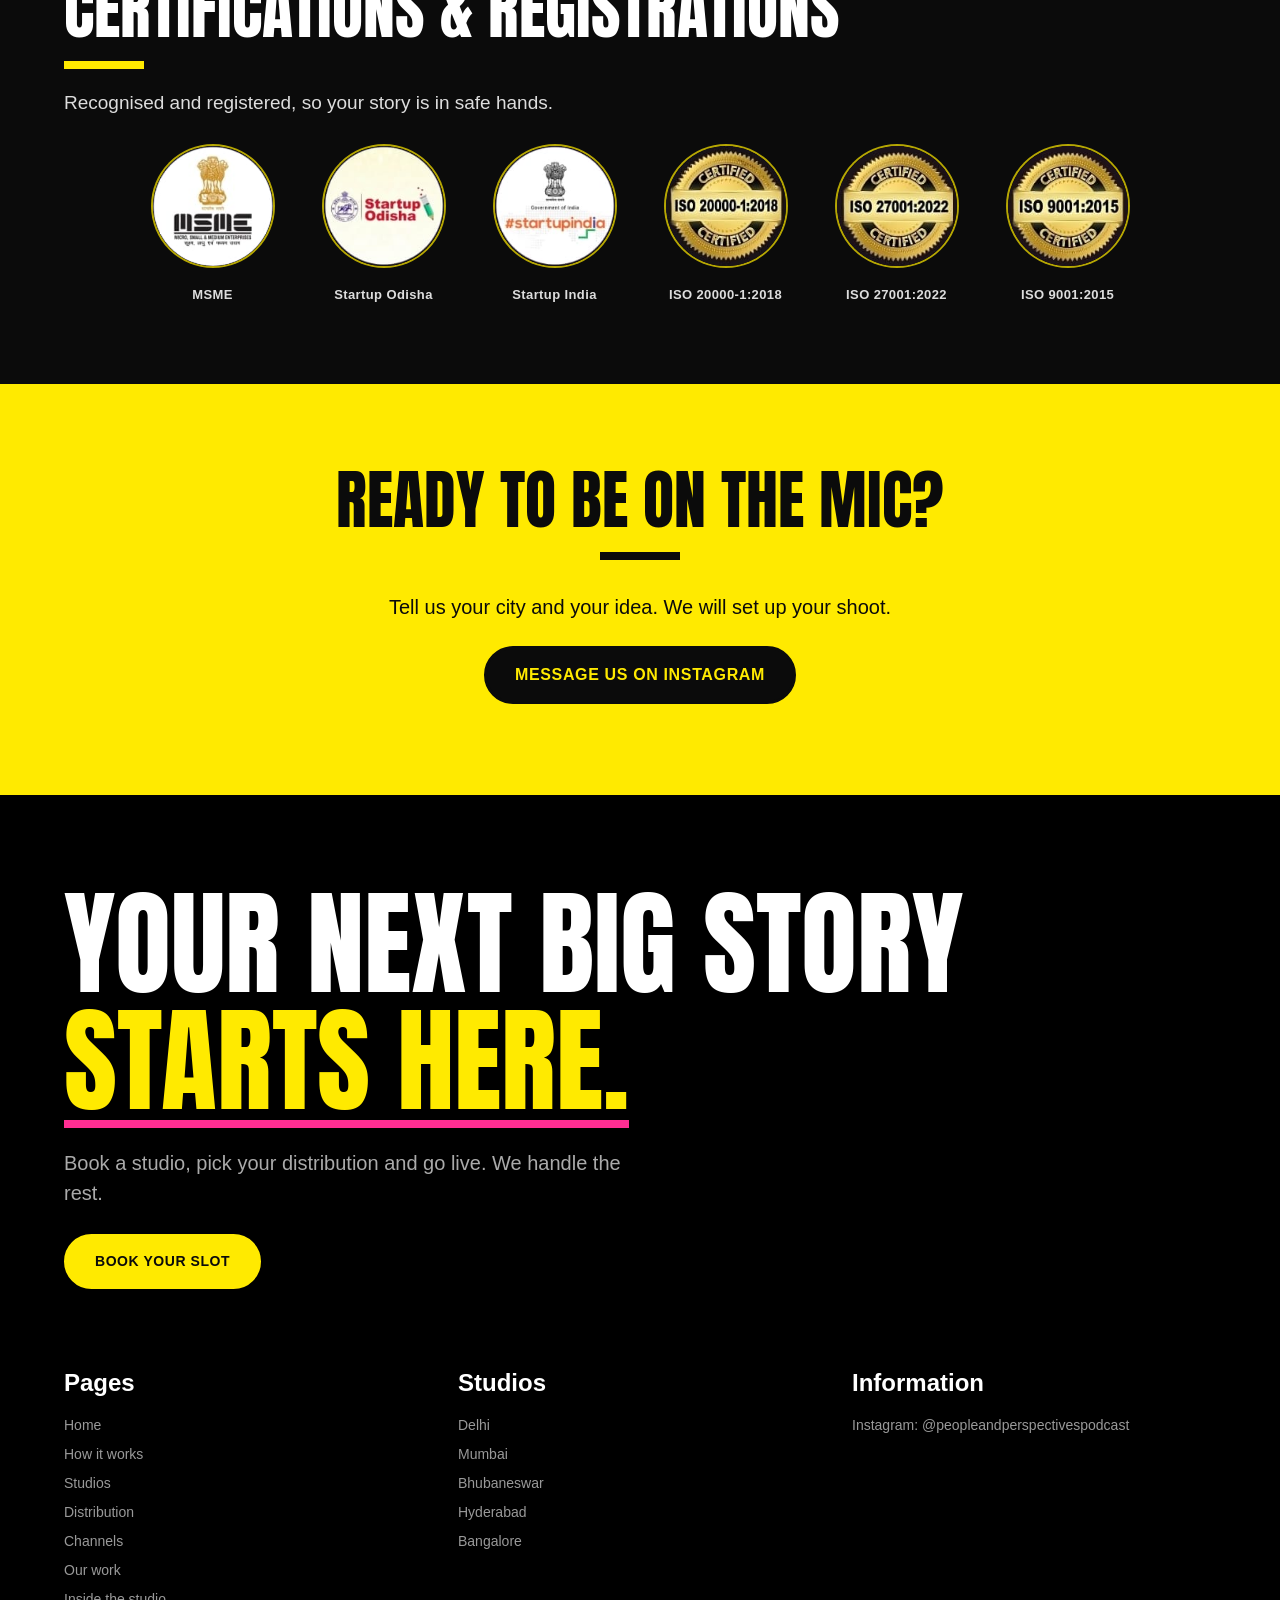
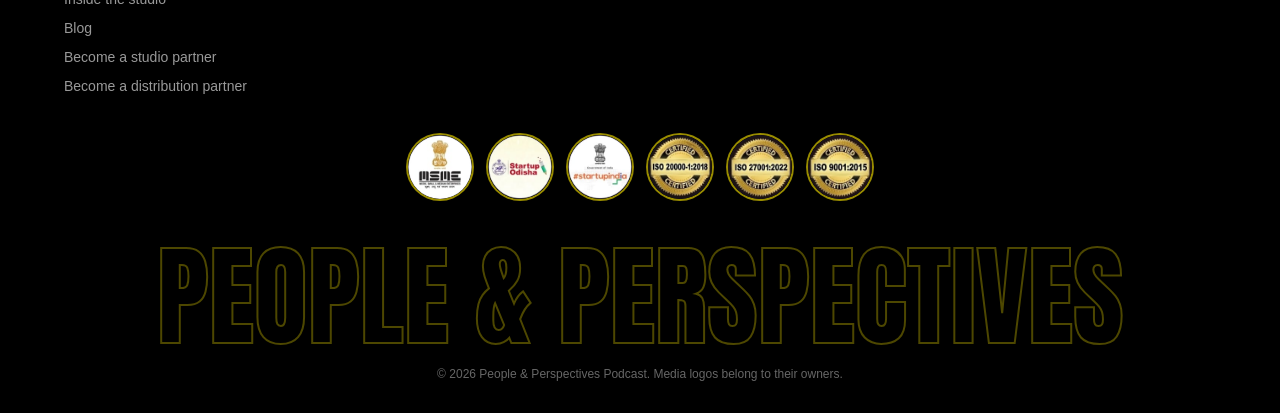
==== commit 5112b42e: "Clean cover composition for film section" ====
--- a/index.html
+++ b/index.html
@@ -38,7 +38,7 @@
   <div><b style="color:#FF7A00">100s</b><span>Clipping partners</span></div>
 </section>
 
-<section id="film" class="reveal"><div class="filmhead"><p class="tag">THE FILM</p><h2>See how your podcast gets seen</h2><p class="sub">Book a slot, shoot in a partner studio, and get distributed across video, press, audio and social.</p><p class="sub">One connected flow, from the first booking to the final reach.</p><p class="sub">Watch the 55-second walkthrough.</p></div><div class="film" id="filmbox"><button class="filmplay" type="button" aria-label="Play the People &amp; Perspectives film"><img src="explainer-poster.jpg" alt="" loading="lazy"><span class="pbtn" aria-hidden="true"><svg viewBox="0 0 24 24"><path d="M8 5v14l11-7z"/></svg></span><span class="plabel">Play film &middot; 0:55</span></button></div></section><section id="inside" class="reveal"><h2>Inside the studio</h2>
+<section id="film" class="reveal"><div class="filmhead"><p class="tag">THE FILM</p><h2>See how your podcast gets seen</h2><p class="sub">Book a slot, shoot in a partner studio, and get distributed across video, press, audio and social.</p><p class="sub">One connected flow, from the first booking to the final reach.</p><p class="sub">Watch the 55-second walkthrough.</p></div><div class="film" id="filmbox"><button class="filmplay" type="button" aria-label="Play the People &amp; Perspectives film"><span class="fcover"><img class="flogo" src="logo.png" alt="People &amp; Perspectives Podcast"><span class="pbtn" aria-hidden="true"><svg viewBox="0 0 24 24"><path d="M8 5v14l11-7z"/></svg></span><span class="plabel">Play film &middot; 0:55</span></span></button></div></section><section id="inside" class="reveal"><h2>Inside the studio</h2>
 <div class="gal"><figure class="g1"><img loading="lazy" src="media_set.jpg" alt="Studio set with the People &amp; Perspectives yellow logo frame"></figure><figure class="g2"><img loading="lazy" src="media_wide.jpg" alt="Wide shot of the studio with cameras and lights"></figure><figure class="g3"><img loading="lazy" src="media_mug.jpg" alt="People &amp; Perspectives podcast mug"></figure></div>
 <div class="vids"><div class="vid"><video muted loop playsinline preload="none" poster="bts1.jpg" data-src="bts1.mp4"></video></div><div class="vid"><video muted loop playsinline preload="none" poster="bts2.jpg" data-src="bts2.mp4"></video></div><div class="vid"><video muted loop playsinline preload="none" poster="bts3.jpg" data-src="bts3.mp4"></video></div><div class="vid"><video muted loop playsinline preload="none" poster="bts4.jpg" data-src="bts4.mp4"></video></div><div class="vid"><video muted loop playsinline preload="none" poster="bts5.jpg" data-src="bts5.mp4"></video></div><div class="vid"><video muted loop playsinline preload="none" poster="bts6.jpg" data-src="bts6.mp4"></video></div></div><div class="shots"><figure><img loading="lazy" src="shot1.jpg" alt="On set at a People &amp; Perspectives shoot"></figure><figure><img loading="lazy" src="shot2.jpg" alt="On set at a People &amp; Perspectives shoot"></figure><figure><img loading="lazy" src="shot3.jpg" alt="On set at a People &amp; Perspectives shoot"></figure><figure><img loading="lazy" src="shot4.jpg" alt="On set at a People &amp; Perspectives shoot"></figure><figure><img loading="lazy" src="shot5.jpg" alt="On set at a People &amp; Perspectives shoot"></figure><figure><img loading="lazy" src="shot6.jpg" alt="On set at a People &amp; Perspectives shoot"></figure><figure><img loading="lazy" src="shot7.jpg" alt="On set at a People &amp; Perspectives shoot"></figure></div></section><section id="how" class="reveal"><h2>How it works</h2><div class="flow"><article class="step tilt" style="--c:#FF2E93;--d:0.0s"><span class="num">01</span><h3>Book your slot</h3><p>Pick a date that works for you.</p></article><article class="step tilt" style="--c:#00E5FF;--d:0.12s"><span class="num">02</span><h3>Choose the partnered studio</h3><p>Delhi, Mumbai, Bhubaneswar, Hyderabad or Bangalore.</p></article><article class="step tilt" style="--c:#FF7A00;--d:0.24s"><span class="num">03</span><h3>Select video distribution</h3><p>Choose your video distribution channel or partner: ANI, ABP, Hindustan Times, Zee and more.</p></article><article class="step tilt" style="--c:#9B5CFF;--d:0.36s"><span class="num">04</span><h3>Pick press release sites</h3><p>Choose where your podcast press release goes: ANI, Zee5, Forbes and more.</p></article><article class="step tilt" style="--c:#2BD66B;--d:0.48s"><span class="num">05</span><h3>Audio goes everywhere</h3><p>Your audio podcast is distributed across Apple Podcasts, Spotify and more.</p></article><article class="step tilt" style="--c:#FFEA00;--d:0.6s"><span class="num">06</span><h3>Amplified on social</h3><p>Pushed through the People &amp; Perspectives social handles and partner handles.</p></article><article class="step tilt" style="--c:#FF2E93;--d:0.72s"><span class="num">07</span><h3>Optional: clipping network</h3><p>Extend your reach through 100s of clipping partners, influencers and paparazzi channels.</p></article></div><div class="center"><a href="/book/" class="btn">Book your slot</a></div></section>
 <section id="studios" class="reveal"><h2>Studios across India</h2>
--- a/style.css
+++ b/style.css
@@ -281,3 +281,10 @@
 @keyframes pulse{70%{box-shadow:0 0 0 22px rgba(255,234,0,0)}100%{box-shadow:0 0 0 0 rgba(255,234,0,0)}}
 @media(max-width:600px){#film{padding:56px 5vw}.film{border-width:3px;border-radius:14px}}
 @media(prefers-reduced-motion:reduce){.filmplay .pbtn{animation:none}}
+
+.filmplay{background:radial-gradient(ellipse at 50% 55%,rgba(255,234,0,.22),transparent 60%),#0b0b0b;background-size:auto}
+.fcover{position:absolute;inset:0;display:flex;flex-direction:column;align-items:center;justify-content:center;gap:clamp(14px,3.2vw,30px)}
+.filmplay .flogo{width:auto;max-width:62%;height:auto;max-height:36%;object-fit:contain;filter:none!important;transform:none!important}
+.filmplay:hover .flogo{transform:none}
+.filmplay .pbtn{position:relative;left:auto;top:auto;margin:0;flex:none}
+.filmplay .plabel{position:static;left:auto;bottom:auto;font-size:clamp(11px,2.6vw,14px)}
